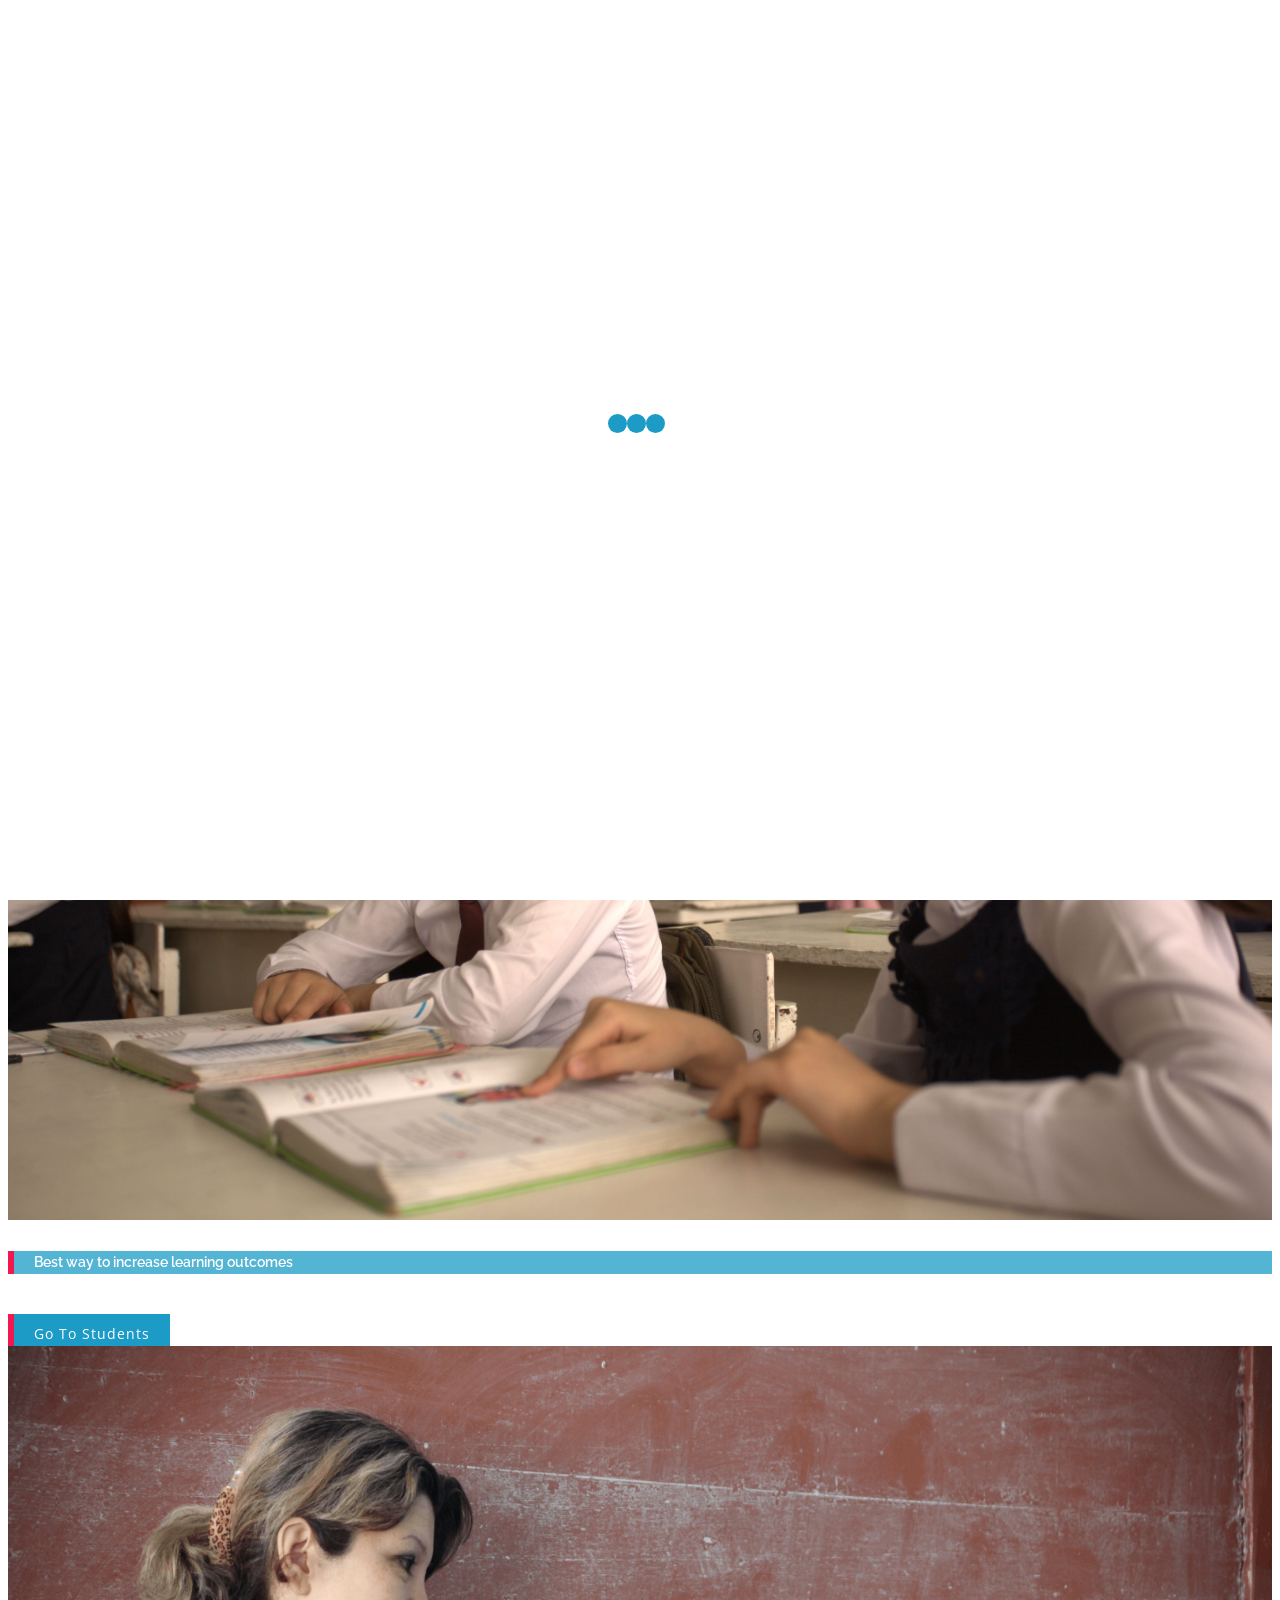
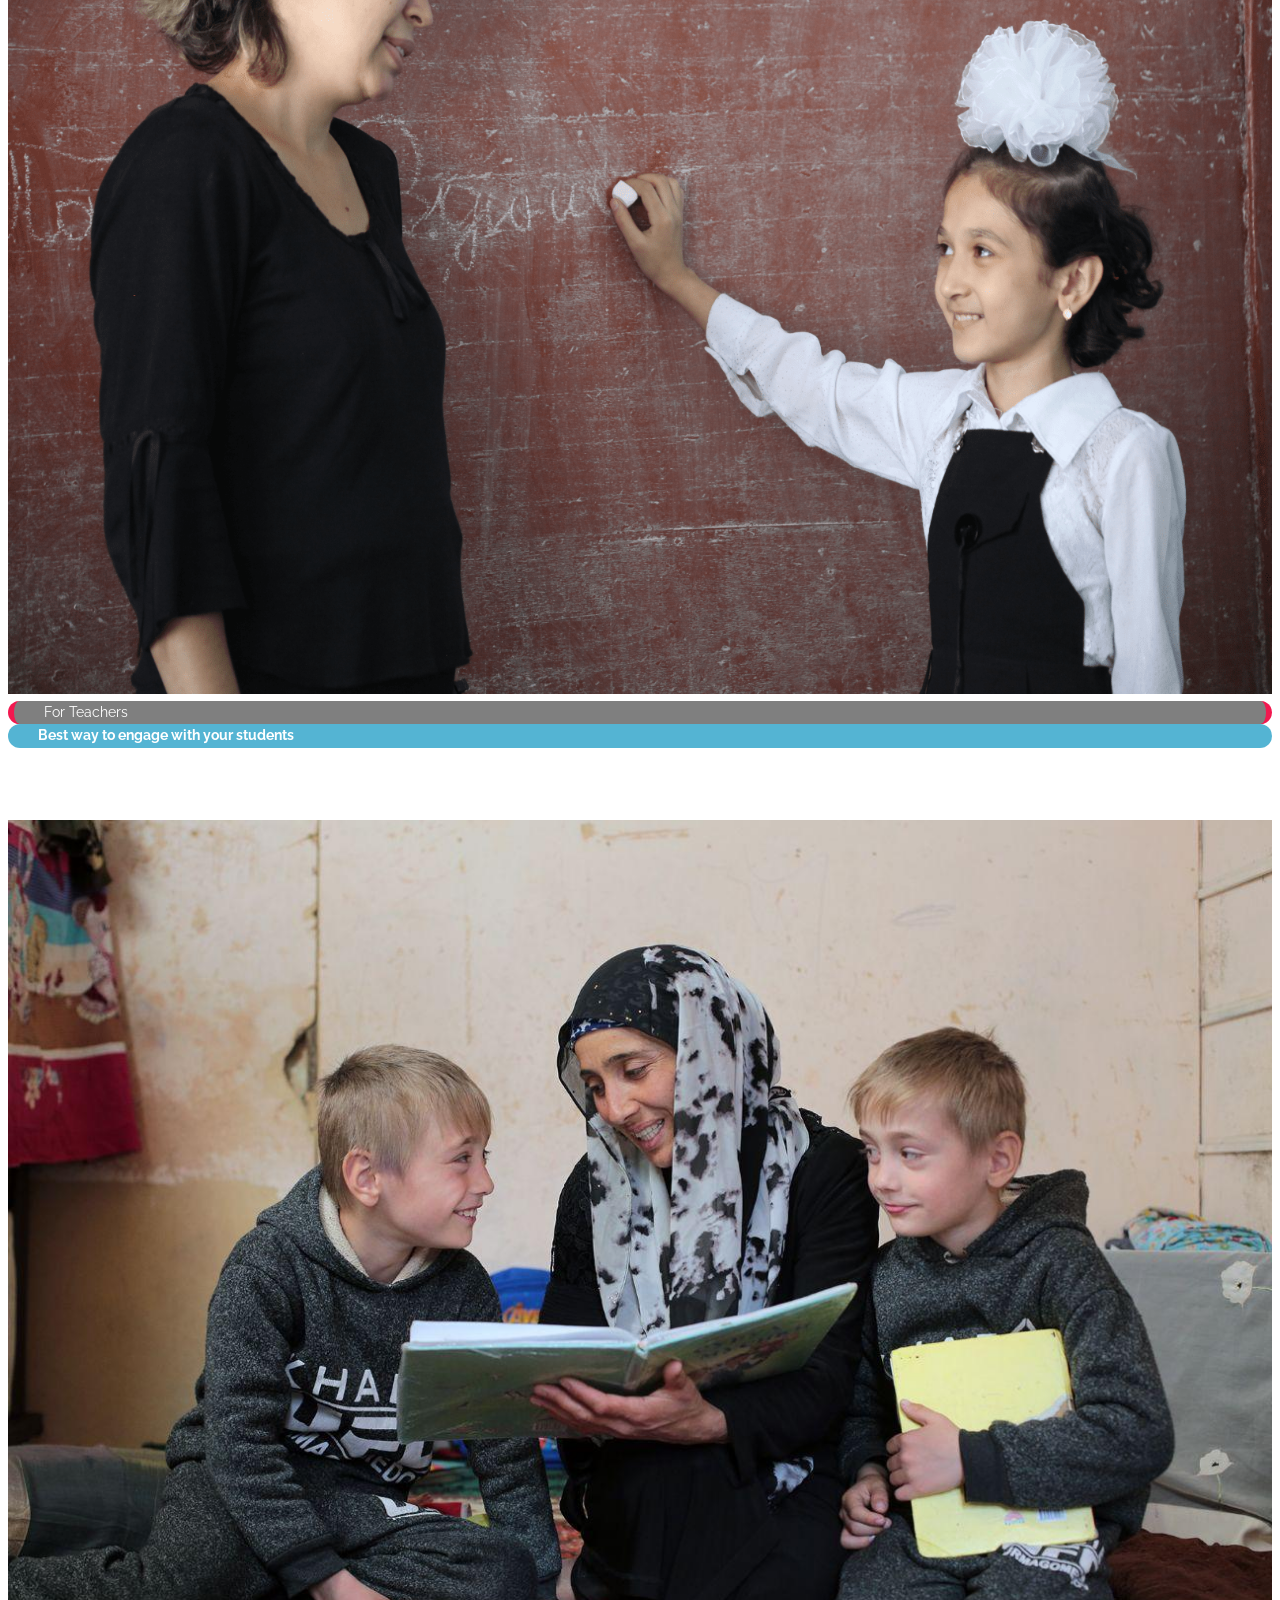
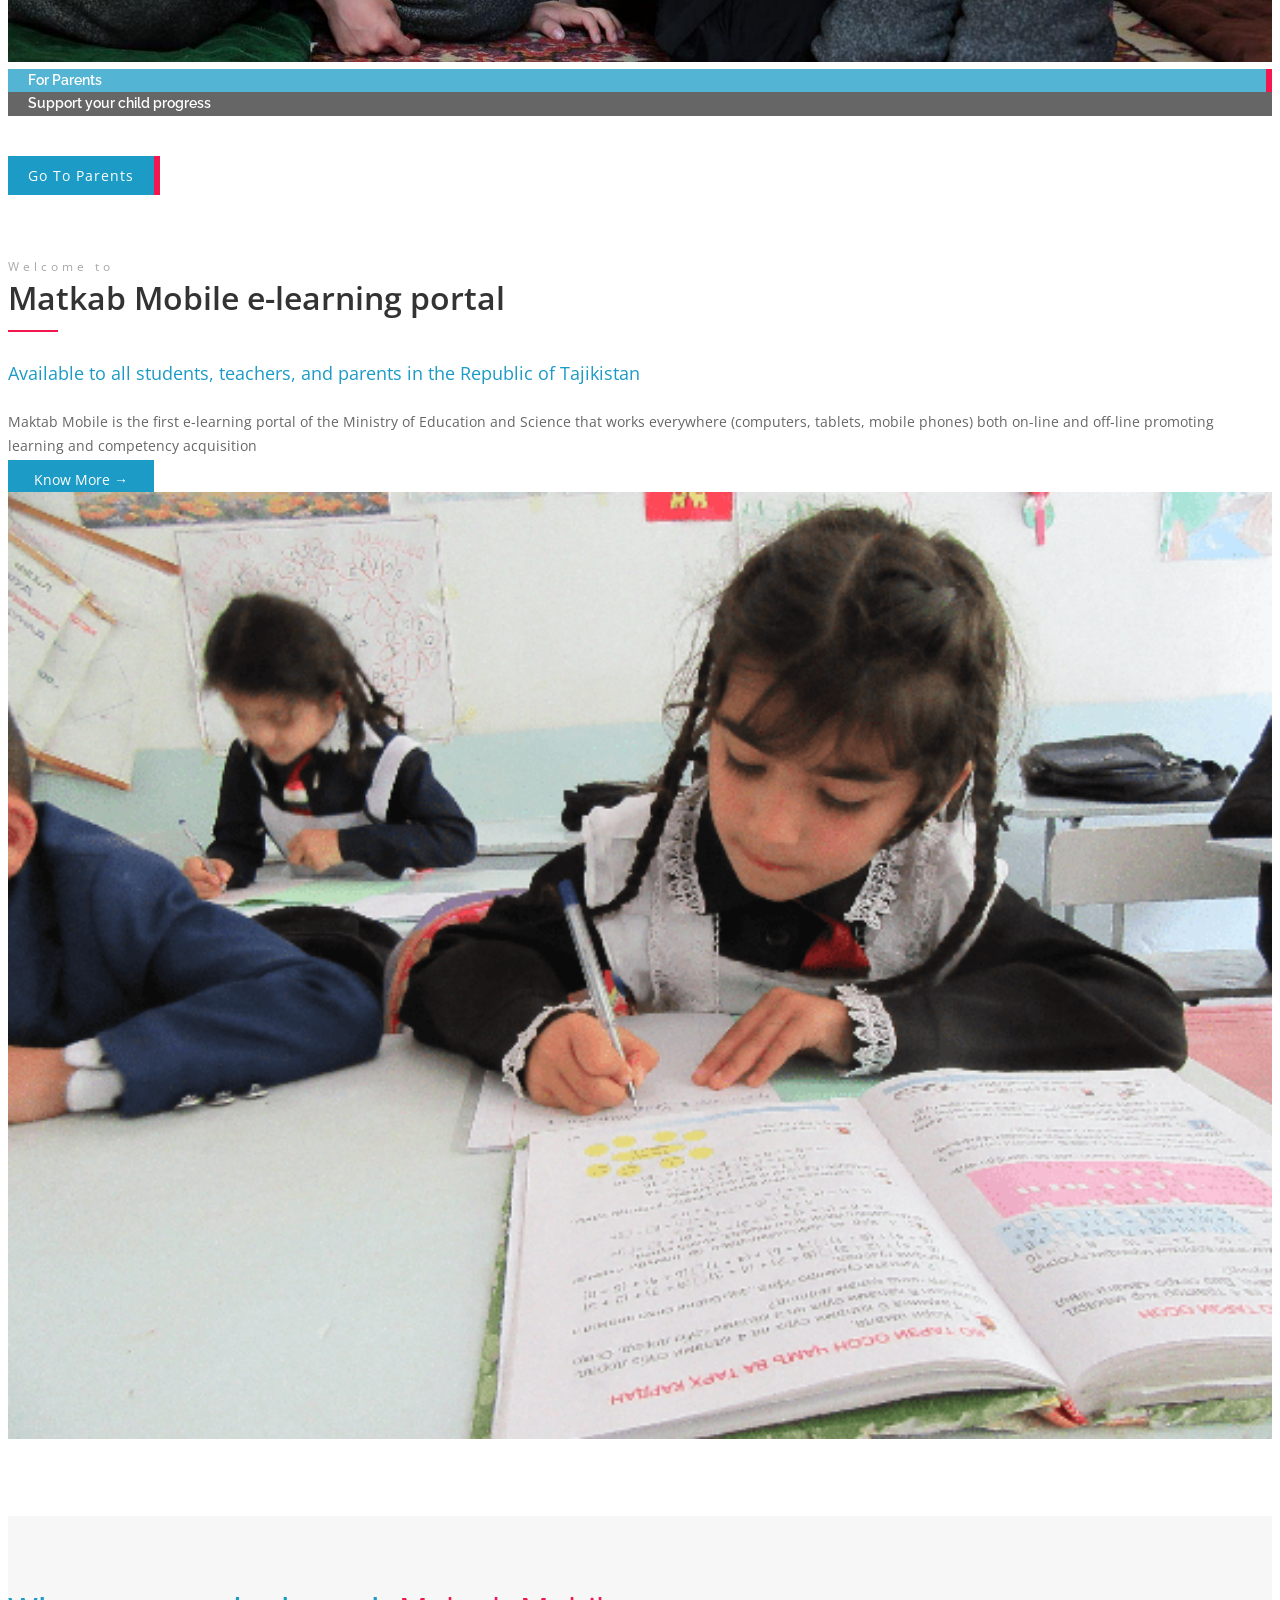
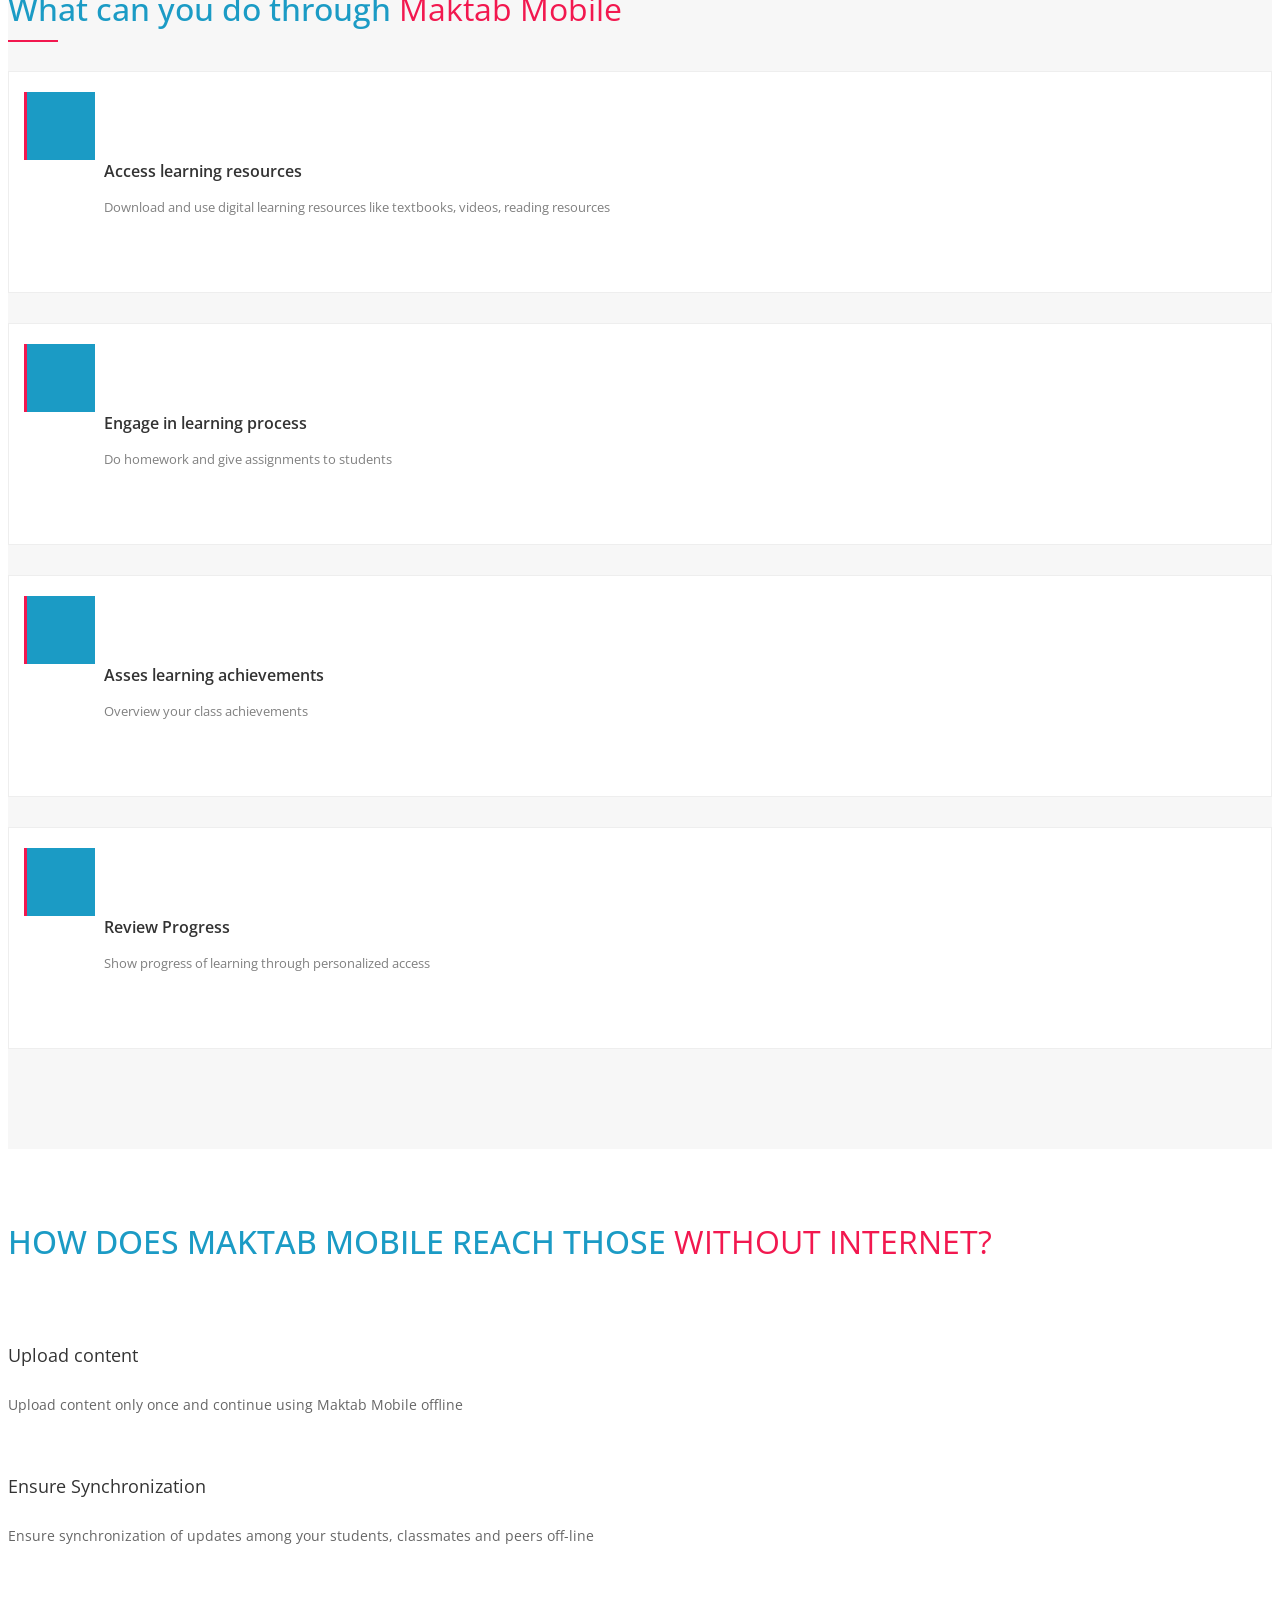
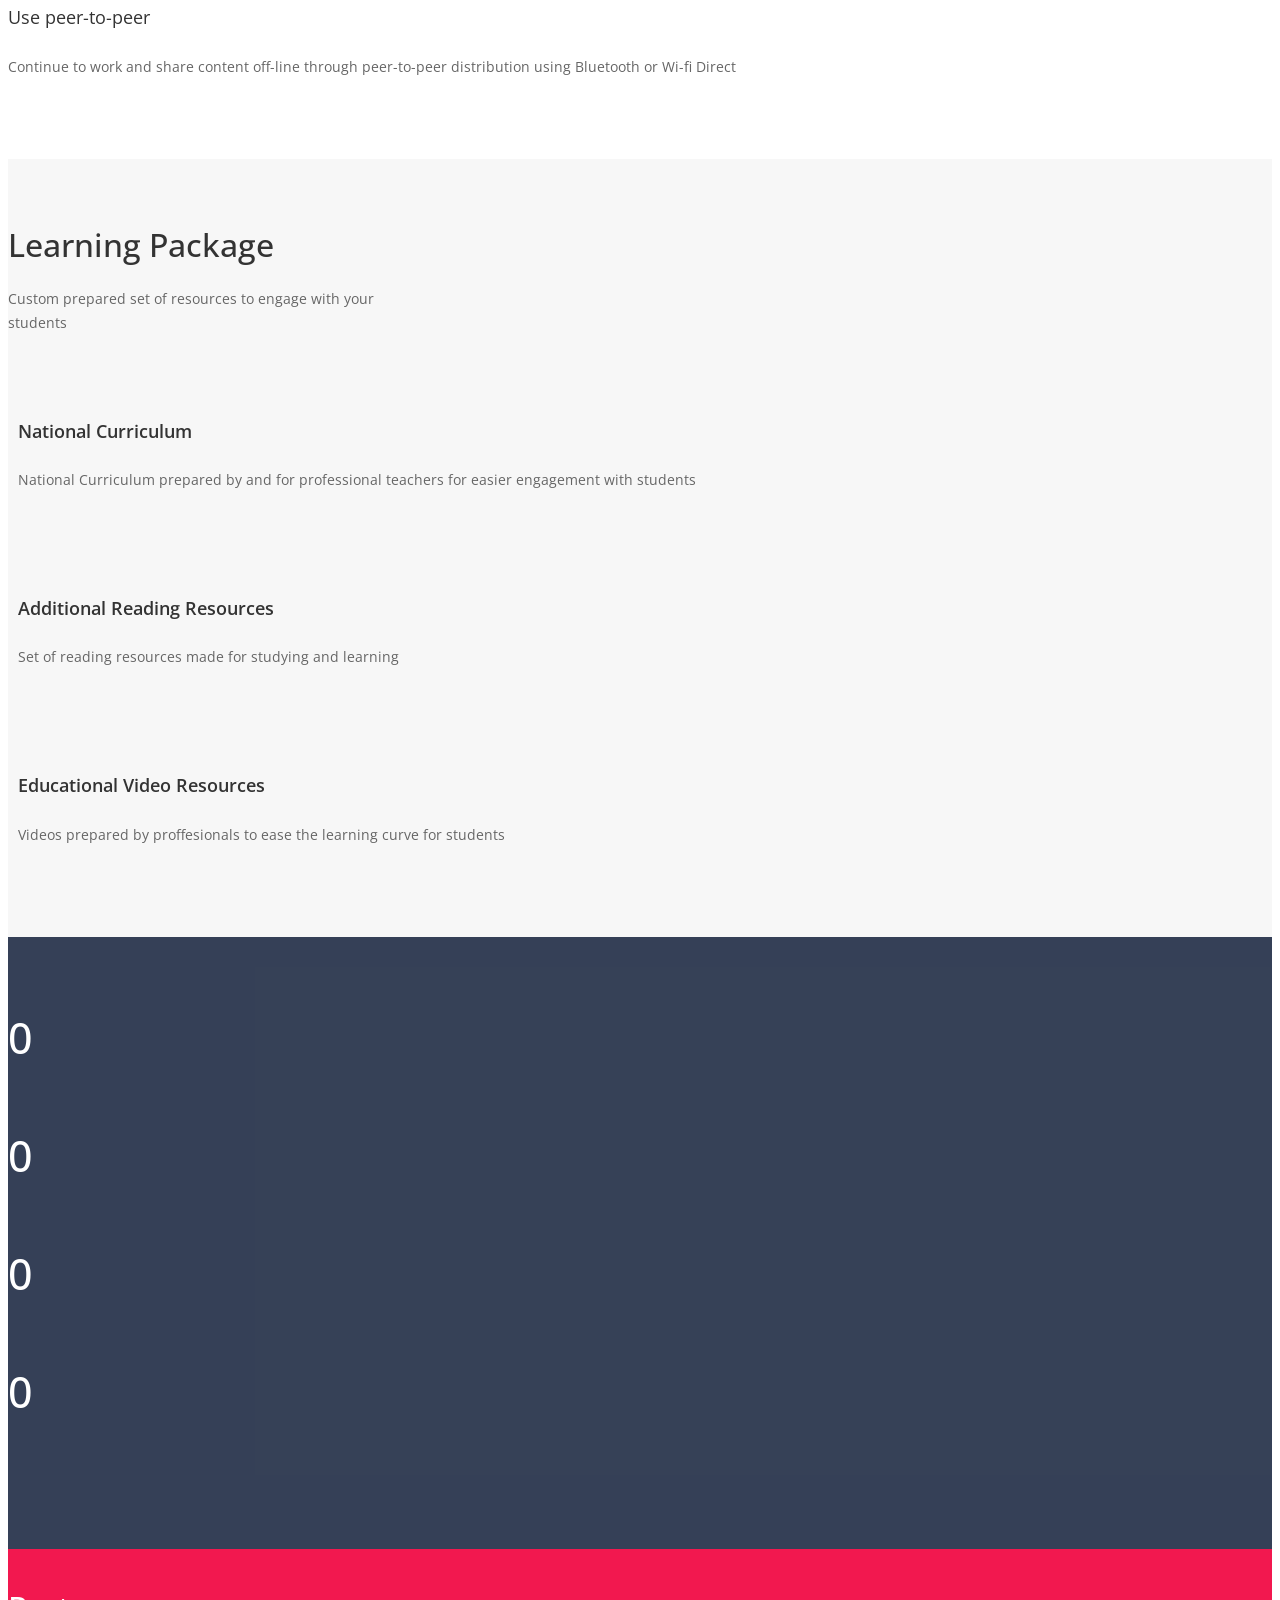
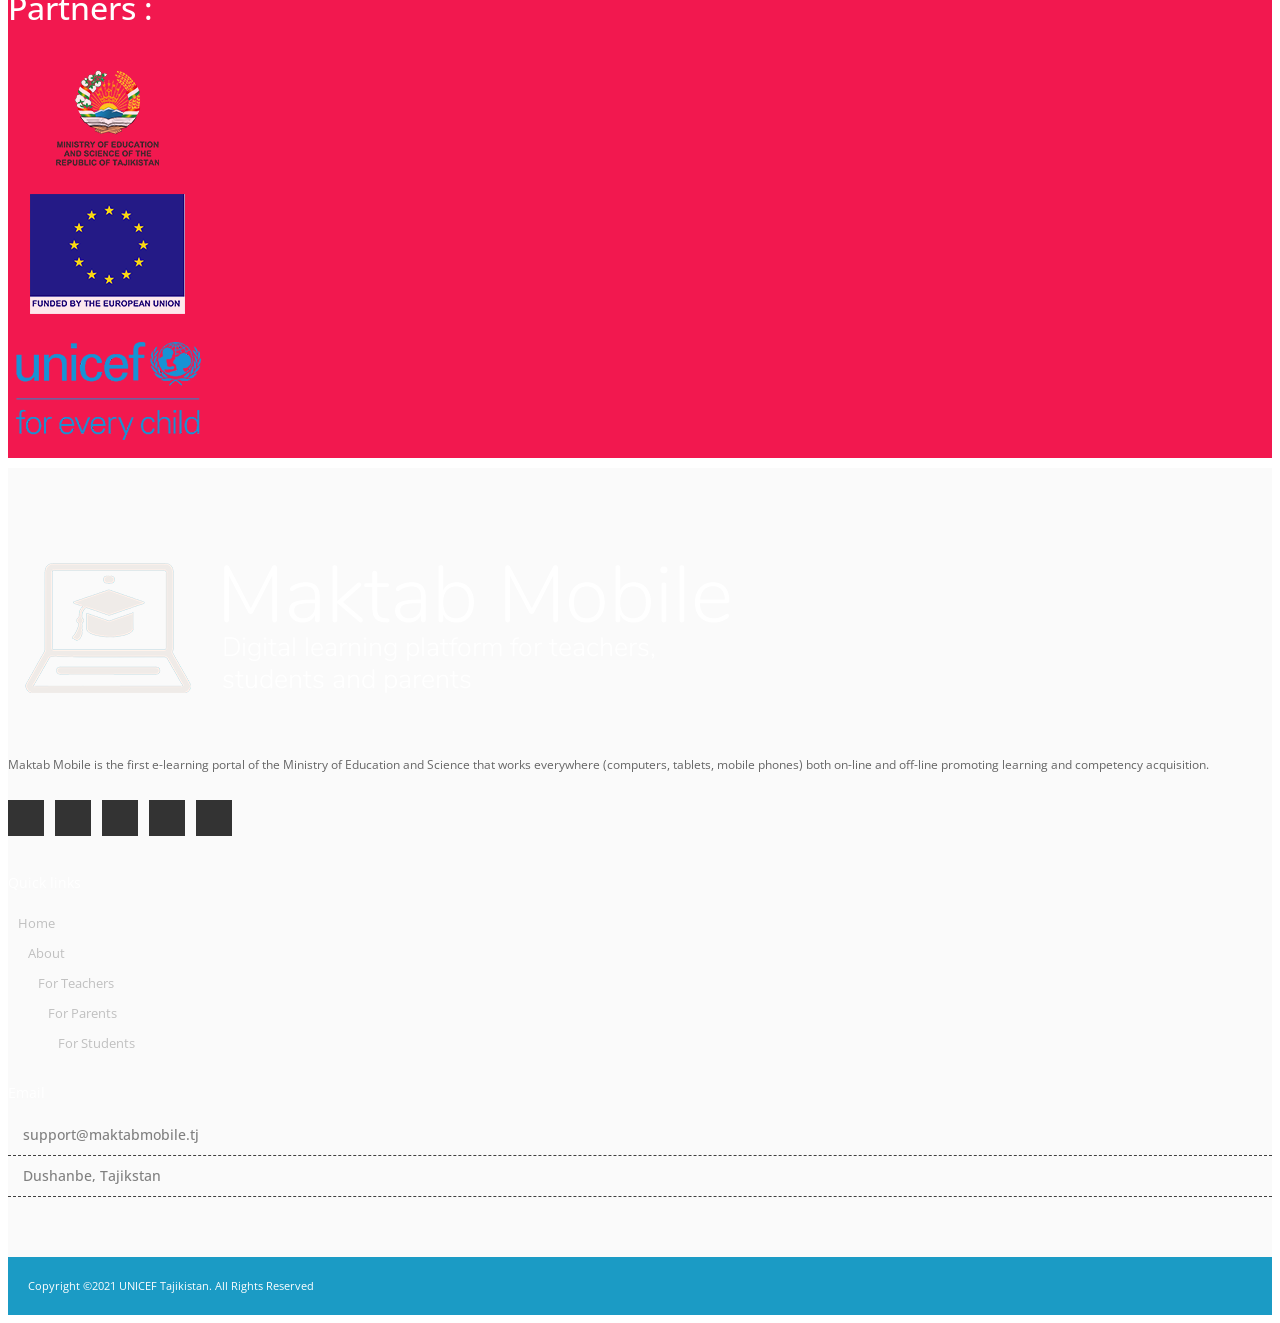
==== index.html @ 2756b374 "init" ====
<!DOCTYPE html>
<html lang="en">
<head>
 
<!-- Meta Tags -->
<meta name="viewport" content="width=device-width,initial-scale=1.0"/>
<meta http-equiv="content-type" content="text/html; charset=UTF-8"/>
<meta name="description" content="MaktabMobile | e-learning portal" />
<meta name="keywords" content="academy, course, education, education html theme, elearning, learning," />
<meta name="author" content="Shohjahon Hakimjonov" />

<!-- Page Title -->
<title>MaktabMobile | e-learning portal</title>

<link href="images/logo_blue.png" rel="shortcut icon" type="image/png">

<!-- Stylesheet -->
<link href="css/bootstrap.min.css" rel="stylesheet" type="text/css">
<link href="css/jquery-ui.min.css" rel="stylesheet" type="text/css">
<link href="css/animate.css" rel="stylesheet" type="text/css">
<link href="css/css-plugin-collections.css" rel="stylesheet"/>
<!-- CSS | menuzord megamenu skins -->
<link id="menuzord-menu-skins" href="css/menuzord-skins/menuzord-rounded-boxed.css" rel="stylesheet"/>
<!-- CSS | Main style file -->
<link href="css/style-main.css" rel="stylesheet" type="text/css">
<!-- CSS | Preloader Styles -->
<link href="css/preloader.css" rel="stylesheet" type="text/css">
<!-- CSS | Custom Margin Padding Collection -->
<link href="css/custom-bootstrap-margin-padding.css" rel="stylesheet" type="text/css">
<!-- CSS | Responsive media queries -->
<link href="css/responsive.css" rel="stylesheet" type="text/css">
<!-- CSS | Style css. This is the file where you can place your own custom css code. Just uncomment it and use it. -->
<!-- <link href="css/style.css" rel="stylesheet" type="text/css"> -->

<!-- Revolution Slider 5.x CSS settings -->
<link  href="js/revolution-slider/css/settings.css" rel="stylesheet" type="text/css"/>
<link  href="js/revolution-slider/css/layers.css" rel="stylesheet" type="text/css"/>
<link  href="js/revolution-slider/css/navigation.css" rel="stylesheet" type="text/css"/>

<!-- CSS | Theme Color -->
<link href="css/colors/theme-skin-color-set-1.css" rel="stylesheet" type="text/css">

<!-- external javascripts -->
<script src="js/jquery-2.2.4.min.js"></script>
<script src="js/jquery-ui.min.js"></script>
<script src="js/bootstrap.min.js"></script>
<!-- JS | jquery plugin collection for this theme -->
<script src="js/jquery-plugin-collection.js"></script>

<!-- Revolution Slider 5.x SCRIPTS -->
<script src="js/revolution-slider/js/jquery.themepunch.tools.min.js"></script>
<script src="js/revolution-slider/js/jquery.themepunch.revolution.min.js"></script>

</head>
<body class="">
<div id="wrapper" class="clearfix">
  <!-- preloader -->
  <div id="preloader">
    <div id="spinner">
      <div class="preloader-dot-loading">
        <div class="cssload-loading"><i></i><i></i><i></i><i></i></div>
      </div>
    </div>
   <!-- <div id="disable-preloader" class="btn btn-default btn-sm">Disable Preloader</div>-->
  </div>
  
  <!-- Header -->
  <header id="header" class="header">
    <div class="header-top bg-theme-color-2 sm-text-center p-0">
      <div class="container">
        <div class="row">
          <div class="col-md-4">
            
          </div>
          <div class="col-md-8">
           
            <div class="widget no-border m-0  pull-right flip sm-pull-none sm-text-center">
              <ul class="list-inline font-13 sm-text-center mt-5 mb-5 pull-right ">
              
                <li><a href="#" class="text-white" onclick="setCookieAndReload('en');" id="english_lang">English</a></li>
                <li class="text-white">|</li>
                <li><a href="#" class="text-white" onclick="setCookieAndReload('tj');" id="tajik_lang">Tajik</a></li>
                <li class="text-white">|</li>
                <li><a href="#" class="text-white" onclick="setCookieAndReload('ru');" id="russian_lang">Russian</a></li>
          
              </ul>
            </div>
          </div>
        </div>
      </div>
    </div>
    <div class="header-middle p-0 bg-lightest xs-text-center">
      <div class="container pt-0 pb-0">
        <div class="row">
          <div class="col-xs-12 col-sm-4 col-md-5">
            <div class="widget no-border m-0">
              <a class="menuzord-brand pull-left flip xs-pull-center mb-15" href="javascript:void(0)"><img id="logo_img" src="images/logo-wide.png" alt=""></a>
            </div>
          </div>
          <div class="col-xs-12 col-sm-4 col-md-4">
            <div class="widget no-border pull-right sm-pull-none sm-text-center mt-10 mb-10 m-0">
              <ul class="list-inline">
                <li>
                  
                </li>
              </ul>
            </div>
          </div>  
          <div class="col-xs-12 col-sm-4 col-md-3">
            <div class="widget no-border pull-right sm-pull-none sm-text-center mt-10 mb-10 m-0">
              <a class="menuzord-brand pull-right flip xs-pull-center mb-15" href="javascript:void(0)"><img id="logo_ministry" src="images/ministr-resized.png" alt=""></a>
            </div>
          </div>
        </div>
      </div>
    </div>
    <div class="header-nav">
      <div class="header-nav-wrapper navbar-scrolltofixed bg-theme-colored border-bottom-theme-color-2-1px">
        <div class="container">
          <nav id="menuzord" class="menuzord bg-theme-colored pull-left flip menuzord-responsive">
            <ul class="menuzord-menu">
              <li class="active " style="margin-right: 10px;"><a id="home" href="index.html">Home</a>
              
              </li>
              <li style="margin-right: 10px;"><a id="about" href="about.html">About <span class="label label-info"></span></a>
              
              </li>
              <li  style="margin-right: 10px;"><a id="educators" href="for-teachers.html">For Teachers</a>
               
              </li>
              <li style="margin-right: 10px;"><a id="parents" href="for-parents.html">For Parents</a>
               
              </li>
              <li style="margin-right: 10px;"><a id="students" href="for-students.html">For Students</a>
              </li>
             <!-- <li style="margin-right: 10px;"><a id="faq" href="faq.html">FAQ</a>-->
               
              </li>
             
            </ul>
            <ul class="pull-right flip hidden-sm hidden-xs">
              <li>
                <!-- Modal: Book Now Starts -->
                <a id="get_started" class="btn btn-colored btn-flat bg-theme-color-2 text-white font-14 bs-modal-ajax-load mt-0 p-25 pr-15 pl-15" href="https://maktabmobile.org/demo/">Get Started</a>
                <!-- Modal: Book Now End -->
              </li>
            </ul>
            <div id="top-search-bar" class="collapse">
              <div class="container">
                <form role="search" action="#" class="search_form_top" method="get">
                  <input type="text" placeholder="Type text and press Enter..." name="s" class="form-control" autocomplete="off">
                  <span class="search-close"><i class="fa fa-search"></i></span>
                </form>
              </div>
            </div>
          </nav>
        </div>
      </div>
    </div>
  </header>
  
  <!-- Start main-content -->
  <div class="main-content"> 
   
    <!-- Section: home -->
    <section id="home">
      <div class="container-fluid p-0">
        
        <!-- Slider Revolution Start -->
        <div class="rev_slider_wrapper">
          <div class="rev_slider" data-version="5.0">
            <ul>

              <!-- SLIDE 1 -->
              <li data-index="rs-1" data-transition="slidingoverlayhorizontal" data-slotamount="default" data-easein="default" data-easeout="default" data-masterspeed="default" data-thumb="" data-rotate="0" data-saveperformance="off" data-title="Slide 1" data-description="">
                <!-- MAIN IMAGE -->
                <img src="images/tj/IMG_5167-min.jpg"  alt=""  data-bgposition="center 10%" data-bgfit="cover" data-bgrepeat="no-repeat" class="rev-slidebg" data-bgparallax="10" data-no-retina>
                <!-- LAYERS -->

                <!-- LAYER NR. 1 -->
                <div class="tp-caption tp-resizeme text-uppercase text-white font-raleway"
                  id="rs_1_layer_1"

                  data-x="['left']"
                  data-hoffset="['30']"
                  data-y="['middle']"
                  data-voffset="['-110']" 
                  data-fontsize="['100']"
                  data-lineheight="['110']"
                  data-width="none"
                  data-height="none"
                  data-whitespace="nowrap"
                  data-transform_idle="o:1;s:500"
                  data-transform_in="y:100;scaleX:1;scaleY:1;opacity:0;"
                  data-transform_out="x:left(R);s:1000;e:Power3.easeIn;s:1000;e:Power3.easeIn;"
                  data-mask_in="x:0px;y:0px;s:inherit;e:inherit;"
                  data-mask_out="x:inherit;y:inherit;s:inherit;e:inherit;"
                  data-start="1000" 
                  data-splitin="none" 
                  data-splitout="none" 
                  data-responsive_offset="on"
                  style="z-index: 7; white-space: nowrap; font-weight:700;">For Students
                </div>

                <!-- LAYER NR. 2 -->
                <div class="tp-caption tp-resizeme text-uppercase text-white font-raleway bg-theme-colored-transparent border-left-theme-color-2-6px pl-20 pr-20"
                  id="rs_1_layer_2"

                  data-x="['left']"
                  data-hoffset="['35']"
                  data-y="['middle']"
                  data-voffset="['-25']" 
                  data-fontsize="['35']"
                  data-lineheight="['54']"
                  data-width="none"
                  data-height="none"
                  data-whitespace="nowrap"
                  data-transform_idle="o:1;s:500"
                  data-transform_in="y:100;scaleX:1;scaleY:1;opacity:0;"
                  data-transform_out="x:left(R);s:1000;e:Power3.easeIn;s:1000;e:Power3.easeIn;"
                  data-mask_in="x:0px;y:0px;s:inherit;e:inherit;"
                  data-mask_out="x:inherit;y:inherit;s:inherit;e:inherit;"
                  data-start="1000" 
                  data-splitin="none" 
                  data-splitout="none" 
                  data-responsive_offset="on"
                  style="z-index: 7; white-space: nowrap; font-weight:600;">Best way to increase learning outcomes
                </div>

                <!-- LAYER NR. 3 -->
                <div class="tp-caption tp-resizeme text-white" 
                  id="rs_1_layer_3"

                  data-x="['left']"
                  data-hoffset="['35']"
                  data-y="['middle']"
                  data-voffset="['35']"
                  data-fontsize="['16']"
                  data-lineheight="['28']"
                  data-width="none"
                  data-height="none"
                  data-whitespace="nowrap"
                  data-transform_idle="o:1;s:500"
                  data-transform_in="y:100;scaleX:1;scaleY:1;opacity:0;"
                  data-transform_out="x:left(R);s:1000;e:Power3.easeIn;s:1000;e:Power3.easeIn;"
                  data-mask_in="x:0px;y:0px;s:inherit;e:inherit;"
                  data-mask_out="x:inherit;y:inherit;s:inherit;e:inherit;"
                  data-start="1400" 
                  data-splitin="none" 
                  data-splitout="none" 
                  data-responsive_offset="on"
                  style="z-index: 5; white-space: nowrap; letter-spacing:0px; font-weight:400;">Track you progress  and <br> submit quizes online!
                </div>

                <!-- LAYER NR. 4 -->
                <div class="tp-caption tp-resizeme" 
                  id="rs-1-layer-4"

                  data-x="['left']"
                  data-hoffset="['35']"
                  data-y="['middle']"
                  data-voffset="['100']"
                  data-width="none"
                  data-height="none"
                  data-whitespace="nowrap"
                  data-transform_idle="o:1;"
                  data-transform_in="y:[100%];z:0;rX:0deg;rY:0;rZ:0;sX:1;sY:1;skX:0;skY:0;opacity:0;s:2000;e:Power4.easeInOut;" 
                  data-transform_out="y:[100%];s:1000;e:Power2.easeInOut;s:1000;e:Power2.easeInOut;" 
                  data-mask_in="x:0px;y:[100%];s:inherit;e:inherit;" 
                  data-mask_out="x:inherit;y:inherit;s:inherit;e:inherit;"
                  data-start="1400" 
                  data-splitin="none" 
                  data-splitout="none" 
                  data-responsive_offset="on"
                  style="z-index: 5; white-space: nowrap; letter-spacing:1px;"><a id="go_to_students" class="btn btn-colored btn-lg btn-flat btn-theme-colored border-left-theme-color-2-6px pl-20 pr-20" href="for-students.html">Go To Students</a> 
                </div>
              </li>

              <!-- SLIDE 2 -->
              <li data-index="rs-2" data-transition="slidingoverlayhorizontal" data-slotamount="default" data-easein="default" data-easeout="default" data-masterspeed="default" data-thumb="" data-rotate="0" data-saveperformance="off" data-title="Slide 2" data-description="">
                <!-- MAIN IMAGE -->
                <img src="images/tj/teach-slider.png"  alt=""  data-bgposition="center 40%" data-bgfit="cover" data-bgrepeat="no-repeat" class="rev-slidebg" data-bgparallax="10" data-no-retina>
                <!-- LAYERS -->

                <!-- LAYER NR. 1 -->
                <div class="tp-caption tp-resizeme text-uppercase  bg-dark-transparent-5 text-white font-raleway border-left-theme-color-2-6px border-right-theme-color-2-6px pl-30 pr-30"
                  id="rs_2_layer_1"
                
                  data-x="['center']"
                  data-hoffset="['0']"
                  data-y="['middle']"
                  data-voffset="['-90']" 
                  data-fontsize="['28']"
                  data-lineheight="['54']"
                  data-width="none"
                  data-height="none"
                  data-whitespace="nowrap"
                  data-transform_idle="o:1;s:500"
                  data-transform_in="y:100;scaleX:1;scaleY:1;opacity:0;"
                  data-transform_out="x:left(R);s:1000;e:Power3.easeIn;s:1000;e:Power3.easeIn;"
                  data-mask_in="x:0px;y:0px;s:inherit;e:inherit;"
                  data-mask_out="x:inherit;y:inherit;s:inherit;e:inherit;"
                  data-start="1000" 
                  data-splitin="none" 
                  data-splitout="none" 
                  data-responsive_offset="on"
                  style="z-index: 7; white-space: nowrap; font-weight:400; border-radius: 30px;">For Teachers
                </div>

                <!-- LAYER NR. 2 -->
                <div class="tp-caption tp-resizeme text-uppercase bg-theme-colored-transparent text-white font-raleway pl-30 pr-30"
                  id="rs_2_layer_2"

                  data-x="['center']"
                  data-hoffset="['0']"
                  data-y="['middle']"
                  data-voffset="['-20']"
                  data-fontsize="['48']"
                  data-lineheight="['70']"
                  data-width="none"
                  data-height="none"
                  data-whitespace="nowrap"
                  data-transform_idle="o:1;s:500"
                  data-transform_in="y:100;scaleX:1;scaleY:1;opacity:0;"
                  data-transform_out="x:left(R);s:1000;e:Power3.easeIn;s:1000;e:Power3.easeIn;"
                  data-mask_in="x:0px;y:0px;s:inherit;e:inherit;"
                  data-mask_out="x:inherit;y:inherit;s:inherit;e:inherit;"
                  data-start="1000" 
                  data-splitin="none" 
                  data-splitout="none" 
                  data-responsive_offset="on"
                  style="z-index: 7; white-space: nowrap; font-weight:700; border-radius: 30px;"> Best way to engage with your students
                </div>

                <!-- LAYER NR. 3 -->
                <div class="tp-caption tp-resizeme text-white text-center" 
                  id="rs_2_layer_3"

                  data-x="['center']"
                  data-hoffset="['0']"
                  data-y="['middle']"
                  data-voffset="['50']"
                  data-fontsize="['16']"
                  data-lineheight="['28']"
                  data-width="none"
                  data-height="none"
                  data-whitespace="nowrap"
                  data-transform_idle="o:1;s:500"
                  data-transform_in="y:100;scaleX:1;scaleY:1;opacity:0;"
                  data-transform_out="x:left(R);s:1000;e:Power3.easeIn;s:1000;e:Power3.easeIn;"
                  data-mask_in="x:0px;y:0px;s:inherit;e:inherit;"
                  data-mask_out="x:inherit;y:inherit;s:inherit;e:inherit;"
                  data-start="1400" 
                  data-splitin="none" 
                  data-splitout="none" 
                  data-responsive_offset="on"
                  style="z-index: 5; white-space: nowrap; letter-spacing:0px; font-weight:400;">Interact with your students using <br> interactive content, quizes and assignments.
                </div>

                <!-- LAYER NR. 4 -->
                <div class="tp-caption tp-resizeme" 
                  id="rs-2-layer-4"

                  data-x="['center']"
                  data-hoffset="['0']"
                  data-y="['middle']"
                  data-voffset="['115']"
                  data-width="none"
                  data-height="none"
                  data-whitespace="nowrap"
                  data-transform_idle="o:1;"
                  data-transform_in="y:[100%];z:0;rX:0deg;rY:0;rZ:0;sX:1;sY:1;skX:0;skY:0;opacity:0;s:2000;e:Power4.easeInOut;" 
                  data-transform_out="y:[100%];s:1000;e:Power2.easeInOut;s:1000;e:Power2.easeInOut;" 
                  data-mask_in="x:0px;y:[100%];s:inherit;e:inherit;" 
                  data-mask_out="x:inherit;y:inherit;s:inherit;e:inherit;"
                  data-start="1400" 
                  data-splitin="none" 
                  data-splitout="none" 
                  data-responsive_offset="on"
                  style="z-index: 5; white-space: nowrap; letter-spacing:1px;"><a id="go_to_teachers" class="btn btn-default btn-circled btn-transparent pl-20 pr-20" href="for-teachers.html">Go To Teachers</a> 
                </div>
              </li>

              <!-- SLIDE 3 -->
              <li data-index="rs-3" data-transition="slidingoverlayhorizontal" data-slotamount="default" data-easein="default" data-easeout="default" data-masterspeed="default" data-thumb="" data-rotate="0" data-saveperformance="off" data-title="Slide 3" data-description="">
                <!-- MAIN IMAGE -->
                <img src="images/tj/parent-slider.jpg"  alt=""  data-bgposition="center center" data-bgfit="cover" data-bgrepeat="no-repeat" class="rev-slidebg" data-bgparallax="10" data-no-retina>
                <!-- LAYERS -->

                <!-- LAYER NR. 1 -->
                <div class="tp-caption tp-resizeme text-uppercase text-white font-raleway bg-theme-colored-transparent border-right-theme-color-2-6px pr-20 pl-20"
                  id="rs_3_layer_1"

                  data-x="['right']"
                  data-hoffset="['30']"
                  data-y="['middle']"
                  data-voffset="['-90']" 
                  data-fontsize="['64']"
                  data-lineheight="['72']"
                  data-width="none"
                  data-height="none"
                  data-whitespace="nowrap"
                  data-transform_idle="o:1;s:500"
                  data-transform_in="y:100;scaleX:1;scaleY:1;opacity:0;"
                  data-transform_out="x:left(R);s:1000;e:Power3.easeIn;s:1000;e:Power3.easeIn;"
                  data-mask_in="x:0px;y:0px;s:inherit;e:inherit;"
                  data-mask_out="x:inherit;y:inherit;s:inherit;e:inherit;"
                  data-start="1000" 
                  data-splitin="none" 
                  data-splitout="none" 
                  data-responsive_offset="on"
                  style="z-index: 7; white-space: nowrap; font-weight:600;">For Parents
                </div>

                <!-- LAYER NR. 2 -->
                <div class="tp-caption tp-resizeme text-uppercase bg-dark-transparent-6 text-white font-raleway pl-20 pr-20"
                  id="rs_3_layer_2"

                  data-x="['right']"
                  data-hoffset="['35']"
                  data-y="['middle']"
                  data-voffset="['-25']" 
                  data-fontsize="['32']"
                  data-lineheight="['54']"
                  data-width="none"
                  data-height="none"
                  data-whitespace="nowrap"
                  data-transform_idle="o:1;s:500"
                  data-transform_in="y:100;scaleX:1;scaleY:1;opacity:0;"
                  data-transform_out="x:left(R);s:1000;e:Power3.easeIn;s:1000;e:Power3.easeIn;"
                  data-mask_in="x:0px;y:0px;s:inherit;e:inherit;"
                  data-mask_out="x:inherit;y:inherit;s:inherit;e:inherit;"
                  data-start="1000" 
                  data-splitin="none" 
                  data-splitout="none" 
                  data-responsive_offset="on"
                  style="z-index: 7; white-space: nowrap; font-weight:600;">Support your child progress
                </div>

                <!-- LAYER NR. 3 -->
                <div class="tp-caption tp-resizeme text-white text-right" 
                  id="rs_3_layer_3"

                  data-x="['right']"
                  data-hoffset="['35']"
                  data-y="['middle']"
                  data-voffset="['30']"
                  data-fontsize="['16']"
                  data-lineheight="['28']"
                  data-width="none"
                  data-height="none"
                  data-whitespace="nowrap"
                  data-transform_idle="o:1;s:500"
                  data-transform_in="y:100;scaleX:1;scaleY:1;opacity:0;"
                  data-transform_out="x:left(R);s:1000;e:Power3.easeIn;s:1000;e:Power3.easeIn;"
                  data-mask_in="x:0px;y:0px;s:inherit;e:inherit;"
                  data-mask_out="x:inherit;y:inherit;s:inherit;e:inherit;"
                  data-start="1400" 
                  data-splitin="none" 
                  data-splitout="none" 
                  data-responsive_offset="on"
                  style="z-index: 5; white-space: nowrap; letter-spacing:0px; font-weight:400;">Monitor your kids success <br> and help them to achieve more.
                </div>

                <!-- LAYER NR. 4 -->
                <div class="tp-caption tp-resizeme" 
                  id="rs-3-layer-4"

                  data-x="['right']"
                  data-hoffset="['35']"
                  data-y="['middle']"
                  data-voffset="['95']"
                  data-width="none"
                  data-height="none"
                  data-whitespace="nowrap"
                  data-transform_idle="o:1;"
                  data-transform_in="y:[100%];z:0;rX:0deg;rY:0;rZ:0;sX:1;sY:1;skX:0;skY:0;opacity:0;s:2000;e:Power4.easeInOut;" 
                  data-transform_out="y:[100%];s:1000;e:Power2.easeInOut;s:1000;e:Power2.easeInOut;" 
                  data-mask_in="x:0px;y:[100%];s:inherit;e:inherit;" 
                  data-mask_out="x:inherit;y:inherit;s:inherit;e:inherit;"
                  data-start="1400" 
                  data-splitin="none" 
                  data-splitout="none" 
                  data-responsive_offset="on"
                  style="z-index: 5; white-space: nowrap; letter-spacing:1px;"><a id="go_to_parents" class="btn btn-colored btn-lg btn-flat btn-theme-colored btn-theme-colored border-right-theme-color-2-6px pl-20 pr-20" href="for-parents.html">Go To Parents</a> 
                </div>
              </li>

            </ul>
          </div>
          <!-- end .rev_slider -->
        </div>
        <!-- end .rev_slider_wrapper -->
        <script>
          $(document).ready(function(e) {
            $(".rev_slider").revolution({
              sliderType:"standard",
              sliderLayout: "auto",
              dottedOverlay: "none",
              delay: 5000,
              navigation: {
                  keyboardNavigation: "off",
                  keyboard_direction: "horizontal",
                  mouseScrollNavigation: "off",
                  onHoverStop: "off",
                  touch: {
                      touchenabled: "on",
                      swipe_threshold: 75,
                      swipe_min_touches: 1,
                      swipe_direction: "horizontal",
                      drag_block_vertical: false
                  },
                arrows: {
                  style:"zeus",
                  enable:true,
                  hide_onmobile:true,
                  hide_under:600,
                  hide_onleave:true,
                  hide_delay:200,
                  hide_delay_mobile:1200,
                  tmp:'<div class="tp-title-wrap">    <div class="tp-arr-imgholder"></div> </div>',
                  left: {
                    h_align:"left",
                    v_align:"center",
                    h_offset:30,
                    v_offset:0
                  },
                  right: {
                    h_align:"right",
                    v_align:"center",
                    h_offset:30,
                    v_offset:0
                  }
                },
                bullets: {
                  enable:false,
                  hide_onmobile:true,
                  hide_under:600,
                  style:"metis",
                  hide_onleave:true,
                  hide_delay:200,
                  hide_delay_mobile:1200,
                  direction:"horizontal",
                  h_align:"center",
                  v_align:"bottom",
                  h_offset:0,
                  v_offset:30,
                  space:5,
                  tmp:'<span class="tp-bullet-img-wrap">  <span class="tp-bullet-image"></span></span><span class="tp-bullet-title">{{title}}</span>'
                }
              },
              responsiveLevels: [1240, 1024, 778],
              visibilityLevels: [1240, 1024, 778],
              gridwidth: [1170, 1024, 778, 480],
              gridheight: [650, 768, 960, 720],
              lazyType: "none",
              parallax: {
                  origo: "slidercenter",
                  speed: 1000,
                  levels: [5, 10, 15, 20, 25, 30, 35, 40, 45, 46, 47, 48, 49, 50, 100, 55],
                  type: "scroll"
              },
              shadow: 0,
              spinner: "off",
              stopLoop: "on",
              stopAfterLoops: 0,
              stopAtSlide: -1,
              shuffle: "off",
              autoHeight: "off",
              fullScreenAutoWidth: "off",
              fullScreenAlignForce: "off",
              fullScreenOffsetContainer: "",
              fullScreenOffset: "0",
              hideThumbsOnMobile: "off",
              hideSliderAtLimit: 0,
              hideCaptionAtLimit: 0,
              hideAllCaptionAtLilmit: 0,
              debugMode: false,
              fallbacks: {
                  simplifyAll: "off",
                  nextSlideOnWindowFocus: "off",
                  disableFocusListener: false,
              }
            });
          });
        </script>
        <!-- Slider Revolution Ends -->

      </div>
    </section>

    <!-- Section: About -->
    <section class="">
      <div class="container">
        <div class="section-content">
          <div class="row">
            <div class="col-md-6">
              <h6 id="welcome_to" class="letter-space-4 text-gray-darkgray text-uppercase mt-0 mb-0">Welcome to</h6>
              <h2 id="mm_portal" class="text-uppercase font-weight-600 mt-0 font-28 line-bottom">Matkab Mobile e-learning portal</h2>
              <h4 id="available" class="text-theme-colored">Available to all students, teachers, and parents in the Republic of Tajikistan  </h4>
              <p id="welcome_desc">Maktab Mobile is the first e-learning portal of the Ministry of Education and Science that works everywhere (computers, tablets, mobile phones) both on-line and off-line promoting learning and competency acquisition</p>
              <a id="know_more" class="btn btn-theme-colored btn-flat btn-lg mt-10 mb-sm-30" href="about.html">Know More →</a>
            </div>
            <div class="col-md-6">
              <div class="video-popup">                
                <a href="" data-lightbox-gallery="youtube-video" title="Video">
                  <img alt="" src="images/tj/m-1.png" class="img-responsive img-fullwidth">
                </a>
              </div>
            </div>
          </div>
        </div>
      </div>
    </section>

     <!-- Section: Services -->
     <section id="services" class="bg-lighter">
      <div class="container">
        <div class="section-title">
          <div class="row">
            <div class="col-md-12">
              <h2 id="what_can_you_do" class="text-uppercase text-theme-colored title line-bottom">What can you do through <span class="text-theme-color-2 font-weight-400">Maktab Mobile</span></h2>
            </div>
          </div>
        </div>
        <div class="row mtli-row-clearfix">
          <div class="col-xs-12 col-sm-6 col-md-3">
            <div class="icon-box iconbox-theme-colored bg-white p-15 mb-30 border-1px" style="height: 190px;">
              <a class="icon icon-dark border-left-theme-color-2-3px pull-left flip mb-0 mr-0 mt-5" href="#">
                <i class="pe-7s-scissors"></i>
              </a>
              <div class="icon-box-details">
                <h4 class="icon-box-title font-16 font-weight-600 m-0 mb-5" id="access_learning_resources">Access learning resources</h4>
                <p id="acces_learning_desc" class="text-gray font-13 mb-0">Download and use digital learning resources like textbooks, videos, reading resources</p>
              </div>
            </div>    
          </div>
          <div class="col-xs-12 col-sm-6 col-md-3">
            <div class="icon-box iconbox-theme-colored bg-white p-15 mb-30 border-1px" style="height: 190px;">
              <a class="icon icon-dark border-left-theme-color-2-3px pull-left flip mb-0 mr-0 mt-5" href="#">
                <i class="pe-7s-pen"></i>
              </a>
              <div class="icon-box-details">
                <h4 class="icon-box-title font-16 font-weight-600 m-0 mb-5" id="engage_in_learning">Engage in learning process</h4>
                <p class="text-gray font-13 mb-0" id="do_homework">Do homework and give assignments to students</p>
              </div>
            </div>    
          </div>
          <div class="col-xs-12 col-sm-6 col-md-3">
            <div class="icon-box iconbox-theme-colored bg-white p-15 mb-30 border-1px" style="height: 190px;">
              <a class="icon icon-dark border-left-theme-color-2-3px pull-left flip mb-0 mr-0 mt-5" href="#">
                <i class="pe-7s-tools"></i>
              </a>
              <div class="icon-box-details">
                <h4 class="icon-box-title font-16 font-weight-600 m-0 mb-5" id="asses_learning">Asses learning achievements</h4>
                <p class="text-gray font-13 mb-0" id="asses_learning_desc">Overview your class achievements<br> <br></p>
              </div>
            </div>    
          </div>
          <div class="col-xs-12 col-sm-6 col-md-3">
            <div class="icon-box iconbox-theme-colored bg-white p-15 mb-30 border-1px" style="height: 190px;">
              <a class="icon icon-dark border-left-theme-color-2-3px pull-left flip mb-0 mr-0 mt-5" href="#">
                <i class="pe-7s-vector"></i>
              </a>
              <div class="icon-box-details">
                <h4 class="icon-box-title font-16 font-weight-600 m-0 mb-5" id="review_progress">Review Progress</h4>
                <p class="text-gray font-13 mb-0" id="review_progress_desc">Show progress of learning through personalized access</p>
              </div>
            </div>    
          </div>
        
        </div>
      </div>
    </section>

    <section>
      <div class="container">
        <div class="section-title text-center">
          <div class="row">
            <div class="col-md-12">
              <h2 class="text-uppercase text-theme-colored title " id="how_do_reach_disconnected">HOW DOES MAKTAB MOBILE REACH THOSE <span class="text-theme-color-2 font-weight-400">WITHOUT INTERNET?</span></h2>
            </div>
          </div>
        </div>
        <div class="section-content">
          <div class="row">
            <div class="col-md-4">
              <div class="text-center">
                <a href="#" class="">
                  <img src="images/flaticon-png/small/graduates.png" width="90" alt="">
                </a>
                <h4 class="icon-box-title text-uppercase"><a class="" href="#" id="upload_content">Upload content</a></h4>
                <p id="upload_content_desc" class="">Upload content only once and continue using Maktab Mobile offline</p>
              </div>
            </div>
            <div class="col-md-4">
              <div class="text-center">
                <a href="#" class="">
                  <img src="images/flaticon-png/small/desktop.png" width="90" alt="">
                </a>
                <h4 class="icon-box-title text-uppercase"><a class="" href="#" id="ensure_sync">Ensure Synchronization</a></h4>
                <p class="" id="ensure_sync_desc">Ensure synchronization of updates among your students, classmates and peers off-line</p>
              </div>
            </div>
            <div class="col-md-4">
              <div class="text-center">
                <a href="#" class="">
                  <img src="images/flaticon-png/small/library.png" width="90" alt="">
                </a>
                <h4 class="icon-box-title text-uppercase"><a class="" href="#" id="use_peer">Use peer-to-peer</a></h4>
                <p class="" id="use_peer_desc">Continue to work and share content off-line through peer-to-peer distribution using Bluetooth or Wi-fi Direct</p>
              </div>
            </div>
           
          </div>
        </div>
      </div>
    </section>

    <!-- Section: Services -->
    <section id="services" class="bg-lighter">
      <div class="container pb-40">
        <div class="section-title text-center">
          <div class="row">
            <div class="col-md-10 col-md-offset-1">
              <h2 class="text-uppercase mt-0 line-height-1" id="learning_package">Learning Package</h2>
              <p id="learning_package_desc">Custom prepared set of resources to engage with your  <br>students</p>
            </div>
          </div>
        </div>
        <div class="section-content">
          <div class="row">
            <div class="col-xs-12 col-sm-6 col-md-4 col-lg-4">
              <div class="text-center mb-30 p-10">
                <a href="#" class="">
                  <img src="images/flaticon-png/small/7.png" width="70" alt="">
                </a>
                <h4 class="font-weight-600 mt-20" id="national_curriculum">National Curriculum</h4>
                <p id="national_curriculum_desc">National Curriculum prepared by and for professional teachers for easier engagement with students</p>
              </div>
            </div>
            <div class="col-xs-12 col-sm-6 col-md-4 col-lg-4">
              <div class="text-center mb-30 p-10">
                <a href="#" class="">
                  <img src="images/flaticon-png/small/3.png" width="70" alt="">
                </a>
                <h4 class="font-weight-600 mt-20" id="additional_reading_resources">Additional Reading Resources</h4>
                <p id="additional_reading_resources_desc">Set of reading resources made for studying and learning</p>
              </div>
            </div>
            <div class="col-xs-12 col-sm-6 col-md-4 col-lg-4">
              <div class="text-center mb-30 p-10">
                <a href="#" class="">
                  <img src="images/flaticon-png/small/2.png" width="70" alt="">
                </a>
                <h4 class="font-weight-600 mt-20" id="educational_video">Educational Video Resources</h4>
                <p id="educational_video_desc">Videos prepared by proffesionals to ease the learning curve for students</p>
              </div>
            </div>
         
            
          </div>
        </div>
      </div>
    </section>

    <!-- Divider: Funfact -->
    <section class="divider parallax layer-overlay overlay-theme-colored-9" data-bg-img="" data-parallax-ratio="0.7">
      <div class="container">
        <div class="row">
          <div class="col-xs-12 col-sm-6 col-md-3 mb-md-50">
            <div class="funfact text-center">
              <i class="pe-7s-smile mt-5 text-theme-color-2"></i>
              <h2 data-animation-duration="2000" data-value="5248" class="animate-number text-white mt-0 font-38 font-weight-500">0</h2>
              <h5 class="text-white text-uppercase mb-0" id="happy_students">Happy Students</h5>
            </div>
          </div>
          <div class="col-xs-12 col-sm-6 col-md-3 mb-md-50">
            <div class="funfact text-center">
              <i class="pe-7s-note2 mt-5 text-theme-color-2"></i>
              <h2 data-animation-duration="2000" data-value="675" class="animate-number text-white mt-0 font-38 font-weight-500">0</h2>
              <h5 class="text-white text-uppercase mb-0" id="number_resources">Number of Resources</h5>
            </div>
          </div>
          <div class="col-xs-12 col-sm-6 col-md-3 mb-md-50">
            <div class="funfact text-center">
              <i class="pe-7s-users mt-5 text-theme-color-2"></i>
              <h2 data-animation-duration="2000" data-value="248" class="animate-number text-white mt-0 font-38 font-weight-500">0</h2>
              <h5 class="text-white text-uppercase mb-0" id="number_teachers">Number of Teachers</h5>
            </div>
          </div>
          <div class="col-xs-12 col-sm-6 col-md-3 mb-md-0">
            <div class="funfact text-center">
              <i class="pe-7s-cup mt-5 text-theme-color-2"></i>
              <h2 data-animation-duration="2000" data-value="24" class="animate-number text-white mt-0 font-38 font-weight-500">0</h2>
              <h5 class="text-white text-uppercase mb-0" id="awards_won">Awards Won</h5>
            </div>
          </div>
        </div>
      </div>
    </section>

    <!-- Section: Gallery -->
    <!--<section id="gallery" class="bg-lighter">
     <div class="container">
        <div class="section-title mb-10">
          <div class="row">
            <div class="col-md-12">
              <h2 class="mt-0 text-uppercase text-theme-colored title line-bottom line-height-1" id="our_gallery">Our<span class="text-theme-color-2 font-weight-400"> Gallery</span></h2>
            </div>
          </div>
        </div>
        <div class="section-content">
          <div class="row">
            <div class="col-md-12">
            
              <div class="portfolio-filter font-alt align-center">
                <a href="#" class="active" data-filter="*" id="all">All</a>
                <a href="#select1" class="" data-filter=".select1" id="teachersg">Teachers</a>
                <a href="#select2" class="" data-filter=".select2" id="studentsg">Students</a>
                <a href="#select3" class="" data-filter=".select3" id="parentsg">Parents</a>
              </div>
            
              <div id="grid" class="gallery-isotope grid-4 gutter clearfix">
               
           
                <div class="gallery-item select1">
                  <div class="thumb">
                    <img class="img-fullwidth" src="http://placehold.it/280x160" alt="project">
                    <div class="overlay-shade"></div>
                    <div class="icons-holder">
                      <div class="icons-holder-inner">
                        <div class="styled-icons icon-sm icon-dark icon-circled icon-theme-colored">
                          <a data-lightbox="image" href="images/gallery/1.jpg"><i class="fa fa-plus"></i></a>
                          <a href="#"><i class="fa fa-link"></i></a>
                        </div>
                      </div>
                    </div>
                    <a class="hover-link" data-lightbox="image" href="images/gallery/1.jpg">View more</a>
                  </div>
                </div>
              

          
                <div class="gallery-item select1">
                  <div class="thumb">
                    <img class="img-fullwidth" src="http://placehold.it/280x160" alt="project">
                    <div class="overlay-shade"></div>
                    <div class="icons-holder">
                      <div class="icons-holder-inner">
                        <div class="styled-icons icon-sm icon-dark icon-circled icon-theme-colored">
                          <a data-lightbox="image" href="images/gallery/2.jpg"><i class="fa fa-plus"></i></a>
                          <a href="#"><i class="fa fa-link"></i></a>
                        </div>
                      </div>
                    </div>
                    <a class="hover-link" data-lightbox="image" href="images/gallery/2.jpg">View more</a>
                  </div>
                </div>
                
                
              </div>
          
            </div>
          </div>
        </div>
      </div >
    </section>-->

    <!-- Divider: Clients -->
    <section class="clients bg-theme-color-2">
      <div class="container pt-10 pb-0">
        <div class="row">
          <div class="col-md-12">
            <!-- Section: Clients -->
            <div class="owl-carousel-6col clients-logo transparent text-center owl-nav-top">
              <div class="item"> <h2 class="text-white bold" id="partners">Partners : </h2></div>
              <div class="item"> <a href="#"><img id="moes" src="images/moes.png" alt=""></a></div>
              <div class="item"> <a href="#"><img id="eu" src="images/un.png" alt=""></a></div>
              <div class="item"> <a href="#"><img id="unicef" src="images/unicef.png" alt=""></a></div>
            </div>
          </div>
        </div>
      </div>
    </section>
  <!-- end main-content -->
  </div>

  <footer id="footer" class="footer pb-0" data-bg-img="images/footer-bg.png" data-bg-color="#25272e">
    <div class="container pt-60 pb-30">
      <div class="row multi-row-clearfix">
        <div class="col-sm-6 col-md-4">
          <div class="widget dark"> <img alt="" id="footer_logo" src="images/logo-wide-white.png">
            <p class="font-12 mt-20 mb-10" id="maktab_desc_footer">Maktab Mobile is the first e-learning portal of the Ministry of Education and Science that works everywhere (computers, tablets, mobile phones) both on-line and off-line promoting learning and competency acquisition. </p>
            <ul class="styled-icons icon-dark mt-20">
              <li><a href="#" data-bg-color="#3B5998"><i class="fa fa-facebook"></i></a></li>
              <li><a href="#" data-bg-color="#02B0E8"><i class="fa fa-twitter"></i></a></li>
              <li><a href="#" data-bg-color="#05A7E3"><i class="fa fa-skype"></i></a></li>
              <li><a href="#" data-bg-color="#A11312"><i class="fa fa-google-plus"></i></a></li>
              <li><a href="#" data-bg-color="#C22E2A"><i class="fa fa-youtube"></i></a></li>
            </ul>
          </div>
        </div>
       
        <div class="col-sm-6 col-md-4 ">
          <div class="widget dark text-center">
            <h5 class="widget-title line-bottom-theme-colored-2" id="quick_links">Quick links</h5>
            <div class="latest-posts">
              <article class="post media-post clearfix pb-0 mb-10">
                <a class="post-thumb" href="#"><img src="" alt=""></a>
                <div class="post-right">
                  <h5 class="post-title mt-0 mb-5"><a href="index.html" id="homef">Home</a></h5>
                 
                </div>
              </article>
              <article class="post media-post clearfix pb-0 mb-10">
                <a class="post-thumb" href="#"><img src="" alt=""></a>
                <div class="post-right">
                  <h5 class="post-title mt-0 mb-5"><a href="about.html" id="aboutf">About</a></h5>
                  
                </div>
              </article>
              <article class="post media-post clearfix pb-0 mb-10">
                <a class="post-thumb" href="#"><img src="" alt=""></a>
                <div class="post-right">
                  <h5 class="post-title mt-0 mb-5"><a href="for-teachers.html" id="teachersf">For Teachers</a></h5>
            
                </div>
              </article>
              <article class="post media-post clearfix pb-0 mb-10">
                <a class="post-thumb" href="#"><img src="" alt=""></a>
                <div class="post-right">
                  <h5 class="post-title mt-0 mb-5"><a href="for-parents.html" id="parentsf">For Parents</a></h5>
            
                </div>
              </article>
              <article class="post media-post clearfix pb-0 mb-10">
                <a class="post-thumb" href="#"><img src="" alt=""></a>
                <div class="post-right">
                  <h5 class="post-title mt-0 mb-5"><a href="for-students.html" id="studentsf">For Students</a></h5>
            
                </div>
              </article>
             <!-- <article class="post media-post clearfix pb-0 mb-10">
                <a class="post-thumb" href="#"><img src="" alt=""></a>
                <div class="post-right">
                  <h5 class="post-title mt-0 mb-5"><a href="faq.html" id="faqf">FAQ</a></h5>
            
                </div>
              </article>-->
            </div>
          </div>
        </div>
        <div class="col-sm-6 col-md-4">
          <div class="widget dark text-right">
            <h5 class="widget-title line-bottom-theme-colored-2" id="email">Email</h5>
            <ul class="list list-border">
              <li><a href="#">support@maktabmobile.tj</a></li>
              <li><a href="#" class="lineheight-20" id="dushanbe">Dushanbe, Tajikstan</a></li>
            </ul>
          
          </div>
        </div>
      </div>
    </div>
    <div class="container-fluid bg-theme-colored p-20">
      <div class="row text-center">
        <div class="col-md-12">
          <p class="text-white font-11 m-0">Copyright &copy;2021 UNICEF Tajikistan. All Rights Reserved</p>
        </div>
      </div>
    </div>
  </footer>
  <a class="scrollToTop" href="#"><i class="fa fa-angle-up"></i></a>
</div>
<!-- end wrapper -->

<!-- Footer Scripts -->
<!-- JS | Custom script for all pages -->
<script src="js/custom.js"></script>
<script src="js/translation.js"></script>
<!-- SLIDER REVOLUTION 5.0 EXTENSIONS  
      (Load Extensions only on Local File Systems ! 
       The following part can be removed on Server for On Demand Loading) -->
<script type="text/javascript" src="js/revolution-slider/js/extensions/revolution.extension.actions.min.js"></script>
<script type="text/javascript" src="js/revolution-slider/js/extensions/revolution.extension.carousel.min.js"></script>
<script type="text/javascript" src="js/revolution-slider/js/extensions/revolution.extension.kenburn.min.js"></script>
<script type="text/javascript" src="js/revolution-slider/js/extensions/revolution.extension.layeranimation.min.js"></script>
<script type="text/javascript" src="js/revolution-slider/js/extensions/revolution.extension.migration.min.js"></script>
<script type="text/javascript" src="js/revolution-slider/js/extensions/revolution.extension.navigation.min.js"></script>
<script type="text/javascript" src="js/revolution-slider/js/extensions/revolution.extension.parallax.min.js"></script>
<script type="text/javascript" src="js/revolution-slider/js/extensions/revolution.extension.slideanims.min.js"></script>
<script type="text/javascript" src="js/revolution-slider/js/extensions/revolution.extension.video.min.js"></script>

</body>
</html>
---- css/menuzord-skins/menuzord-rounded-boxed.css ----
/*
Rounded Boxed Skin
*/

/* Menu items */
.menuzord-menu > li{
	padding: 18px 0;
}
.menuzord-menu > li > a{
	padding: 8px 16px;
	border-radius: 30px;
}

/* Active/hover state (Menu items) */
.menuzord-menu > li.active > a,
.menuzord-menu > li:hover > a{
	background: #333;
	color: #fff;
}

/* Dropdown */
.menuzord-menu ul.dropdown{
	top: 71px;
}
.menuzord-menu ul.dropdown li ul.dropdown{
    top: 0;
}

/* Dropdown items */
.menuzord .menuzord-menu ul.dropdown li:hover > a{
	background: #333;
	color: #fff;
}

/* Megamenu */
.menuzord-menu > li > .megamenu{
	top: 71px;
}

/* Search field */
.menuzord-menu > li.search form{
	padding: 2px 16px;
}

/* Color schemes */
/* blue */
.menuzord.blue .menuzord-menu > li.active > a, 
.menuzord.blue .menuzord-menu > li:hover > a, 
.menuzord.blue .menuzord-menu ul.dropdown li:hover > a{ 
	background: #5D9CEC; 
	color: #fff;
}
/* green */
.menuzord.green .menuzord-menu > li.active > a, 
.menuzord.green .menuzord-menu > li:hover > a, 
.menuzord.green .menuzord-menu ul.dropdown li:hover > a{ 
	background: #48CFAD;
	color: #fff;
}
/* red */
.menuzord.red .menuzord-menu > li.active > a, 
.menuzord.red .menuzord-menu > li:hover > a, 
.menuzord.red .menuzord-menu ul.dropdown li:hover > a{ 
	background: #FC6E51;
	color: #fff;
}
/* orange */
.menuzord.orange .menuzord-menu > li.active > a, 
.menuzord.orange .menuzord-menu > li:hover > a, 
.menuzord.orange .menuzord-menu ul.dropdown li:hover > a{ 
	background: #ff853f;
	color: #fff;
}
/* yellow */
.menuzord.yellow .menuzord-menu > li.active > a, 
.menuzord.yellow .menuzord-menu > li:hover > a, 
.menuzord.yellow .menuzord-menu ul.dropdown li:hover > a{ 
	background: #FFCE54;
	color: #fff;
}
/* purple */
.menuzord.purple .menuzord-menu > li.active > a, 
.menuzord.purple .menuzord-menu > li:hover > a, 
.menuzord.purple .menuzord-menu ul.dropdown li:hover > a{ 
	background: #AC92EC;
	color: #fff;
}
/* pink */
.menuzord.pink .menuzord-menu > li.active > a, 
.menuzord.pink .menuzord-menu > li:hover > a, 
.menuzord.pink .menuzord-menu ul.dropdown li:hover > a{ 
	background: #EC87C0;
	color: #fff;
}

/* Mobile mode (Responsive mode) */
@media (max-width: 900px){
	/* Menu items */
	.menuzord-responsive .menuzord-menu > li{
		padding: 0;
	}
	.menuzord-responsive .menuzord-menu > li > a{
		padding: 12px 20px !important;
		border-radius: 0;
	}
}
---- css/preloader.css ----
/*
@Author: ThemeMascot
@URL: http://ThemeMascot.com

*/

/* Your Preloader css codes start here: */

/*
 * 2.0 -> Preloader
 * -----------------------------------------------
*/
#preloader {
    position: fixed;
    top: 0;
    left: 0;
    width: 100%;
    height: 100%;
  	background-color: #fff;
    z-index: 9999;
}
#spinner {
    display: block;
    position: relative;
    left: 46%;
    top: 46%;
  	width: 70px;
  	height: 70px;
}
#preloader #disable-preloader {
    display: block;
    position: absolute;
    right: 30px;
    bottom: 30px;
}

/*===== Preloader One =======*/

/*=======Markup=====

<div class="preloader-whirlpool">
	<div class="whirlpool"></div>
</div>

 */
.preloader-whirlpool{
	position:relative;
}	
.preloader-whirlpool .whirlpool,
.preloader-whirlpool .whirlpool::before,
.preloader-whirlpool .whirlpool::after {
	position: absolute;
	top: 50%;
	left: 50%;
	border: 1px solid rgb(204,204,204);
	border-left-color: rgb(0,0,0);
	border-radius: 974px;
		-o-border-radius: 974px;
		-ms-border-radius: 974px;
		-webkit-border-radius: 974px;
		-moz-border-radius: 974px;
}
.preloader-whirlpool .whirlpool {
	margin: -24px 0 0 -24px;
	height: 49px;
	width: 49px;
	animation: cssload-rotate 1150ms linear infinite;
		-o-animation: cssload-rotate 1150ms linear infinite;
		-ms-animation: cssload-rotate 1150ms linear infinite;
		-webkit-animation: cssload-rotate 1150ms linear infinite;
		-moz-animation: cssload-rotate 1150ms linear infinite;
}

.preloader-whirlpool .whirlpool::before {
	content: "";
	margin: -22px 0 0 -22px;
	height: 43px;
	width: 43px;
	animation: cssload-rotate 1150ms linear infinite;
		-o-animation: cssload-rotate 1150ms linear infinite;
		-ms-animation: cssload-rotate 1150ms linear infinite;
		-webkit-animation: cssload-rotate 1150ms linear infinite;
		-moz-animation: cssload-rotate 1150ms linear infinite;
}
.preloader-whirlpool .whirlpool::after {
	content: "";
	margin: -28px 0 0 -28px;
	height: 55px;
	width: 55px;
	animation: cssload-rotate 2300ms linear infinite;
		-o-animation: cssload-rotate 2300ms linear infinite;
		-ms-animation: cssload-rotate 2300ms linear infinite;
		-webkit-animation: cssload-rotate 2300ms linear infinite;
		-moz-animation: cssload-rotate 2300ms linear infinite;
}
@keyframes cssload-rotate {
	100% {
		transform: rotate(360deg);
	}
}
@-o-keyframes cssload-rotate {
	100% {
		-o-transform: rotate(360deg);
	}
}
@-ms-keyframes cssload-rotate {
	100% {
		-ms-transform: rotate(360deg);
	}
}
@-webkit-keyframes cssload-rotate {
	100% {
		-webkit-transform: rotate(360deg);
	}
}
@-moz-keyframes cssload-rotate {
	100% {
		-moz-transform: rotate(360deg);
	}
}

/*===== Preloader Two =======*/

/*=======Markup=====

<div class="preloader-floating-circles">
	<div class="f_circleG" id="frotateG_01"></div>
	<div class="f_circleG" id="frotateG_02"></div>
	<div class="f_circleG" id="frotateG_03"></div>
	<div class="f_circleG" id="frotateG_04"></div>
	<div class="f_circleG" id="frotateG_05"></div>
	<div class="f_circleG" id="frotateG_06"></div>
	<div class="f_circleG" id="frotateG_07"></div>
	<div class="f_circleG" id="frotateG_08"></div>
</div>

 */
.preloader-floating-circles {
	position:relative;
	width:80px;
	height:80px;
	margin:auto;
	transform:scale(0.6);
		-o-transform:scale(0.6);
		-ms-transform:scale(0.6);
		-webkit-transform:scale(0.6);
		-moz-transform:scale(0.6);
}
.preloader-floating-circles .f_circleG{
	position:absolute;
	background-color:rgb(255,255,255);
	height:14px;
	width:14px;
	border-radius:7px;
		-o-border-radius:7px;
		-ms-border-radius:7px;
		-webkit-border-radius:7px;
		-moz-border-radius:7px;
	animation-name:f_fadeG;
		-o-animation-name:f_fadeG;
		-ms-animation-name:f_fadeG;
		-webkit-animation-name:f_fadeG;
		-moz-animation-name:f_fadeG;
	animation-duration:0.672s;
		-o-animation-duration:0.672s;
		-ms-animation-duration:0.672s;
		-webkit-animation-duration:0.672s;
		-moz-animation-duration:0.672s;
	animation-iteration-count:infinite;
		-o-animation-iteration-count:infinite;
		-ms-animation-iteration-count:infinite;
		-webkit-animation-iteration-count:infinite;
		-moz-animation-iteration-count:infinite;
	animation-direction:normal;
		-o-animation-direction:normal;
		-ms-animation-direction:normal;
		-webkit-animation-direction:normal;
		-moz-animation-direction:normal;
}
.preloader-floating-circles #frotateG_01{
	left:0;
	top:32px;
	animation-delay:0.2495s;
		-o-animation-delay:0.2495s;
		-ms-animation-delay:0.2495s;
		-webkit-animation-delay:0.2495s;
		-moz-animation-delay:0.2495s;
}
.preloader-floating-circles #frotateG_02{
	left:9px;
	top:9px;
	animation-delay:0.336s;
		-o-animation-delay:0.336s;
		-ms-animation-delay:0.336s;
		-webkit-animation-delay:0.336s;
		-moz-animation-delay:0.336s;
}
.preloader-floating-circles #frotateG_03{
	left:32px;
	top:0;
	animation-delay:0.4225s;
		-o-animation-delay:0.4225s;
		-ms-animation-delay:0.4225s;
		-webkit-animation-delay:0.4225s;
		-moz-animation-delay:0.4225s;
}
.preloader-floating-circles #frotateG_04{
	right:9px;
	top:9px;
	animation-delay:0.509s;
		-o-animation-delay:0.509s;
		-ms-animation-delay:0.509s;
		-webkit-animation-delay:0.509s;
		-moz-animation-delay:0.509s;
}
.preloader-floating-circles #frotateG_05{
	right:0;
	top:32px;
	animation-delay:0.5955s;
		-o-animation-delay:0.5955s;
		-ms-animation-delay:0.5955s;
		-webkit-animation-delay:0.5955s;
		-moz-animation-delay:0.5955s;
}
.preloader-floating-circles #frotateG_06{
	right:9px;
	bottom:9px;
	animation-delay:0.672s;
		-o-animation-delay:0.672s;
		-ms-animation-delay:0.672s;
		-webkit-animation-delay:0.672s;
		-moz-animation-delay:0.672s;
}
.preloader-floating-circles #frotateG_07{
	left:32px;
	bottom:0;
	animation-delay:0.7585s;
		-o-animation-delay:0.7585s;
		-ms-animation-delay:0.7585s;
		-webkit-animation-delay:0.7585s;
		-moz-animation-delay:0.7585s;
}
.preloader-floating-circles #frotateG_08{
	left:9px;
	bottom:9px;
	animation-delay:0.845s;
		-o-animation-delay:0.845s;
		-ms-animation-delay:0.845s;
		-webkit-animation-delay:0.845s;
		-moz-animation-delay:0.845s;
}
@keyframes f_fadeG{
	0%{
		background-color:rgb(0,0,0);
	}

	100%{
		background-color:rgb(255,255,255);
	}
}
@-o-keyframes f_fadeG{
	0%{
		background-color:rgb(0,0,0);
	}

	100%{
		background-color:rgb(255,255,255);
	}
}
@-ms-keyframes f_fadeG{
	0%{
		background-color:rgb(0,0,0);
	}

	100%{
		background-color:rgb(255,255,255);
	}
}
@-webkit-keyframes f_fadeG{
	0%{
		background-color:rgb(0,0,0);
	}

	100%{
		background-color:rgb(255,255,255);
	}
}
@-moz-keyframes f_fadeG{
	0%{
		background-color:rgb(0,0,0);
	}

	100%{
		background-color:rgb(255,255,255);
	}
}

/*===== Preloader Three =======*/

/*=======Markup=====

<div class="preloader-eight-spinning">
	<div class="cssload-lt"></div>
	<div class="cssload-rt"></div>
	<div class="cssload-lb"></div>
	<div class="cssload-rb"></div>
</div>

 */
.preloader-eight-spinning {
	width: 72px;
	margin: 0px auto;
	font-size: 0;
	position: relative;
	transform-origin: 50% 50%;
		-o-transform-origin: 50% 50%;
		-ms-transform-origin: 50% 50%;
		-webkit-transform-origin: 50% 50%;
		-moz-transform-origin: 50% 50%;
	animation: cssload-clockwise 6.9s linear infinite;
		-o-animation: cssload-clockwise 6.9s linear infinite;
		-ms-animation: cssload-clockwise 6.9s linear infinite;
		-webkit-animation: cssload-clockwise 6.9s linear infinite;
		-moz-animation: cssload-clockwise 6.9s linear infinite;
}
.preloader-eight-spinning:before {
	position: absolute;
	content: '';
	top: 0;
	left: 0;
	width: 39px;
	height: 39px;
	border: 6px solid rgb(229,229,229);
	border-radius: 100%;
		-o-border-radius: 100%;
		-ms-border-radius: 100%;
		-webkit-border-radius: 100%;
		-moz-border-radius: 100%;
	box-sizing: border-box;
		-o-box-sizing: border-box;
		-ms-box-sizing: border-box;
		-webkit-box-sizing: border-box;
		-moz-box-sizing: border-box;
}
.preloader-eight-spinning:after {
	position: absolute;
	content: '';
	z-index: -1;
	top: 0;
	right: 0;
	width: 39px;
	height: 39px;
	border: 6px solid rgb(229,229,229);
	border-radius: 100%;
		-o-border-radius: 100%;
		-ms-border-radius: 100%;
		-webkit-border-radius: 100%;
		-moz-border-radius: 100%;
	box-sizing: border-box;
		-o-box-sizing: border-box;
		-ms-box-sizing: border-box;
		-webkit-box-sizing: border-box;
		-moz-box-sizing: border-box;
}

.preloader-eight-spinning .cssload-lt, .preloader-eight-spinning .cssload-rt, .preloader-eight-spinning .cssload-lb, .preloader-eight-spinning .cssload-rb {
	position: relative;
	display: inline-block;
	overflow: hidden;
	width: 39px;
	height: 19px;
	opacity: 1;
}
.preloader-eight-spinning .cssload-lt:before, .preloader-eight-spinning .cssload-rt:before, 
.preloader-eight-spinning .cssload-lb:before, .preloader-eight-spinning .cssload-rb:before {
	position: absolute;
	content: '';
	width: 39px;
	height: 39px;
	border-top: 6px solid rgb(87,67,87);
	border-right: 6px solid transparent;
	border-bottom: 6px solid transparent;
	border-left: 6px solid transparent;
	border-radius: 100%;
		-o-border-radius: 100%;
		-ms-border-radius: 100%;
		-webkit-border-radius: 100%;
		-moz-border-radius: 100%;
	box-sizing: border-box;
		-o-box-sizing: border-box;
		-ms-box-sizing: border-box;
		-webkit-box-sizing: border-box;
		-moz-box-sizing: border-box;
	-moz-box-sizing: border-box;
}

.preloader-eight-spinning .cssload-lt {
	margin-right: -6px;
	animation: cssload-lt 2.3s linear -2300ms infinite;
		-o-animation: cssload-lt 2.3s linear -2300ms infinite;
		-ms-animation: cssload-lt 2.3s linear -2300ms infinite;
		-webkit-animation: cssload-lt 2.3s linear -2300ms infinite;
		-moz-animation: cssload-lt 2.3s linear -2300ms infinite;
}
.preloader-eight-spinning .cssload-lt:before {
	top: 0;
	left: 0;
	animation: cssload-not-clockwise 1.15s linear infinite;
		-o-animation: cssload-not-clockwise 1.15s linear infinite;
		-ms-animation: cssload-not-clockwise 1.15s linear infinite;
		-webkit-animation: cssload-not-clockwise 1.15s linear infinite;
		-moz-animation: cssload-not-clockwise 1.15s linear infinite;
}

.preloader-eight-spinning .cssload-rt {
	animation: cssload-lt 2.3s linear -1150ms infinite;
		-o-animation: cssload-lt 2.3s linear -1150ms infinite;
		-ms-animation: cssload-lt 2.3s linear -1150ms infinite;
		-webkit-animation: cssload-lt 2.3s linear -1150ms infinite;
		-moz-animation: cssload-lt 2.3s linear -1150ms infinite;
}
.preloader-eight-spinning .cssload-rt:before {
	top: 0;
	right: 0;
	animation: cssload-clockwise 1.15s linear infinite;
		-o-animation: cssload-clockwise 1.15s linear infinite;
		-ms-animation: cssload-clockwise 1.15s linear infinite;
		-webkit-animation: cssload-clockwise 1.15s linear infinite;
		-moz-animation: cssload-clockwise 1.15s linear infinite;
}

.preloader-eight-spinning .cssload-lb {
	margin-right: -6px;
	animation: cssload-lt 2.3s linear -1725ms infinite;
		-o-animation: cssload-lt 2.3s linear -1725ms infinite;
		-ms-animation: cssload-lt 2.3s linear -1725ms infinite;
		-webkit-animation: cssload-lt 2.3s linear -1725ms infinite;
		-moz-animation: cssload-lt 2.3s linear -1725ms infinite;
}
.preloader-eight-spinning .cssload-lb:before {
	bottom: 0;
	left: 0;
	animation: cssload-not-clockwise 1.15s linear infinite;
		-o-animation: cssload-not-clockwise 1.15s linear infinite;
		-ms-animation: cssload-not-clockwise 1.15s linear infinite;
		-webkit-animation: cssload-not-clockwise 1.15s linear infinite;
		-moz-animation: cssload-not-clockwise 1.15s linear infinite;
}

.preloader-eight-spinning .cssload-rb {
	animation: cssload-lt 2.3s linear -575ms infinite;
		-o-animation: cssload-lt 2.3s linear -575ms infinite;
		-ms-animation: cssload-lt 2.3s linear -575ms infinite;
		-webkit-animation: cssload-lt 2.3s linear -575ms infinite;
		-moz-animation: cssload-lt 2.3s linear -575ms infinite;
}
.preloader-eight-spinning .cssload-rb:before {
	bottom: 0;
	right: 0;
	animation: cssload-clockwise 1.15s linear infinite;
		-o-animation: cssload-clockwise 1.15s linear infinite;
		-ms-animation: cssload-clockwise 1.15s linear infinite;
		-webkit-animation: cssload-clockwise 1.15s linear infinite;
		-moz-animation: cssload-clockwise 1.15s linear infinite;
}

@keyframes cssload-clockwise {
	0% {
		transform: rotate(-45deg);
	}
	100% {
		transform: rotate(315deg);
	}
}

@-o-keyframes cssload-clockwise {
	0% {
		-o-transform: rotate(-45deg);
	}
	100% {
		-o-transform: rotate(315deg);
	}
}

@-ms-keyframes cssload-clockwise {
	0% {
		-ms-transform: rotate(-45deg);
	}
	100% {
		-ms-transform: rotate(315deg);
	}
}

@-webkit-keyframes cssload-clockwise {
	0% {
		-webkit-transform: rotate(-45deg);
	}
	100% {
		-webkit-transform: rotate(315deg);
	}
}

@-moz-keyframes cssload-clockwise {
	0% {
		-moz-transform: rotate(-45deg);
	}
	100% {
		-moz-transform: rotate(315deg);
	}
}
@keyframes cssload-not-clockwise {
	0% {
		transform: rotate(45deg);
	}
	100% {
		transform: rotate(-315deg);
	}
}
@-o-keyframes cssload-not-clockwise {
	0% {
		-o-transform: rotate(45deg);
	}
	100% {
		-o-transform: rotate(-315deg);
	}
}
@-ms-keyframes cssload-not-clockwise {
	0% {
		-ms-transform: rotate(45deg);
	}
	100% {
		-ms-transform: rotate(-315deg);
	}
}
@-webkit-keyframes cssload-not-clockwise {
	0% {
		-webkit-transform: rotate(45deg);
	}
	100% {
		-webkit-transform: rotate(-315deg);
	}
}

@-moz-keyframes cssload-not-clockwise {
	0% {
		-moz-transform: rotate(45deg);
	}
	100% {
		-moz-transform: rotate(-315deg);
	}
}
@keyframes cssload-lt {
	0% {
		opacity: 1;
	}
	25% {
		opacity: 1;
	}
	26% {
		opacity: 0;
	}
	75% {
		opacity: 0;
	}
	76% {
		opacity: 1;
	}
	100% {
		opacity: 1;
	}
}
@-o-keyframes cssload-lt {
	0% {
		opacity: 1;
	}
	25% {
		opacity: 1;
	}
	26% {
		opacity: 0;
	}
	75% {
		opacity: 0;
	}
	76% {
		opacity: 1;
	}
	100% {
		opacity: 1;
	}
}
@-ms-keyframes cssload-lt {
	0% {
		opacity: 1;
	}
	25% {
		opacity: 1;
	}
	26% {
		opacity: 0;
	}
	75% {
		opacity: 0;
	}
	76% {
		opacity: 1;
	}
	100% {
		opacity: 1;
	}
}
@-webkit-keyframes cssload-lt {
	0% {
		opacity: 1;
	}
	25% {
		opacity: 1;
	}
	26% {
		opacity: 0;
	}
	75% {
		opacity: 0;
	}
	76% {
		opacity: 1;
	}
	100% {
		opacity: 1;
	}
}
@-moz-keyframes cssload-lt {
	0% {
		opacity: 1;
	}
	25% {
		opacity: 1;
	}
	26% {
		opacity: 0;
	}
	75% {
		opacity: 0;
	}
	76% {
		opacity: 1;
	}
	100% {
		opacity: 1;
	}
}
/*===== Preloader Four =======*/

/*=======Markup=====

<div class="preloader-double-torus"></div>

 */
.preloader-double-torus {
	width: 49px;
	height: 49px;
	margin: 0 auto;
	border: 4px double;
	border-radius: 50%;
	border-color: transparent rgba(0,0,0,0.9) rgba(0,0,0,0.9);
	animation: cssload-spin 960ms infinite linear;
		-o-animation: cssload-spin 960ms infinite linear;
		-ms-animation: cssload-spin 960ms infinite linear;
		-webkit-animation: cssload-spin 960ms infinite linear;
		-moz-animation: cssload-spin 960ms infinite linear;
}

@keyframes cssload-spin {
	100%{ transform: rotate(360deg); transform: rotate(360deg); }
}

@-o-keyframes cssload-spin {
	100%{ -o-transform: rotate(360deg); transform: rotate(360deg); }
}

@-ms-keyframes cssload-spin {
	100%{ -ms-transform: rotate(360deg); transform: rotate(360deg); }
}

@-webkit-keyframes cssload-spin {
	100%{ -webkit-transform: rotate(360deg); transform: rotate(360deg); }
}

@-moz-keyframes cssload-spin {
	100%{ -moz-transform: rotate(360deg); transform: rotate(360deg); }
}

/*===== Preloader Five =======*/

/*=======Markup=====

<div class="preloader-tube-tunnel"></div>

 */
.preloader-tube-tunnel {
	width: 49px;
	height: 49px;
	margin: 0 auto;
	border: 4px solid;
	border-radius: 50%;
	border-color: rgb(0,0,0);
	animation: cssload-scale 1035ms infinite linear;
		-o-animation: cssload-scale 1035ms infinite linear;
		-ms-animation: cssload-scale 1035ms infinite linear;
		-webkit-animation: cssload-scale 1035ms infinite linear;
		-moz-animation: cssload-scale 1035ms infinite linear;
}
@keyframes cssload-scale {
	0% { transform: scale(0); transform: scale(0); }
	90% { transform: scale(0.7); transform: scale(0.7); }
	100% { transform: scale(1); transform: scale(1); }
}

@-o-keyframes cssload-scale {
	0% { -o-transform: scale(0); transform: scale(0); }
	90% { -o-transform: scale(0.7); transform: scale(0.7); }
	100% { -o-transform: scale(1); transform: scale(1); }
}

@-ms-keyframes cssload-scale {
	0% { -ms-transform: scale(0); transform: scale(0); }
	90% { -ms-transform: scale(0.7); transform: scale(0.7); }
	100% { -ms-transform: scale(1); transform: scale(1); }
}

@-webkit-keyframes cssload-scale {
	0% { -webkit-transform: scale(0); transform: scale(0); }
	90% { -webkit-transform: scale(0.7); transform: scale(0.7); }
	100% { -webkit-transform: scale(1); transform: scale(1); }
}

@-moz-keyframes cssload-scale {
	0% { -moz-transform: scale(0); transform: scale(0); }
	90% { -moz-transform: scale(0.7); transform: scale(0.7); }
	100% { -moz-transform: scale(1); transform: scale(1); }
}

/*===== Preloader Six =======*/

/*=======Markup=====

<div class="preloader-speeding-wheel"></div>

 */
.preloader-speeding-wheel {
	width: 49px;
	height: 49px;
	margin: 0 auto;
	border: 3px solid rgb(0,0,0);
	border-radius: 50%;
	border-left-color: transparent;
	border-right-color: transparent;
	animation: cssload-spin 575ms infinite linear;
		-o-animation: cssload-spin 575ms infinite linear;
		-ms-animation: cssload-spin 575ms infinite linear;
		-webkit-animation: cssload-spin 575ms infinite linear;
		-moz-animation: cssload-spin 575ms infinite linear;
}
@keyframes cssload-spin {
	100%{ transform: rotate(360deg); transform: rotate(360deg); }
}

@-o-keyframes cssload-spin {
	100%{ -o-transform: rotate(360deg); transform: rotate(360deg); }
}

@-ms-keyframes cssload-spin {
	100%{ -ms-transform: rotate(360deg); transform: rotate(360deg); }
}

@-webkit-keyframes cssload-spin {
	100%{ -webkit-transform: rotate(360deg); transform: rotate(360deg); }
}

@-moz-keyframes cssload-spin {
	100%{ -moz-transform: rotate(360deg); transform: rotate(360deg); }
}

/*===== Preloader Seven =======*/

/*=======Markup=====

<div class="preloader-loading-wrapper">
	<div class="cssload-loading"><i></i><i></i></div>
</div>

 */
 .preloader-loading-wrapper{
	display: block;
	margin:0px auto;
	width:97px;
}
.preloader-loading-wrapper .cssload-loading i{
	width: 49px;
	height: 49px;
	display: inline-block;
	background: rgb(255,89,84);
	border-radius: 50%;
}
.preloader-loading-wrapper .cssload-loading i:nth-child(1){
	animation:cssload-loading-ani1 1.15s ease-in-out infinite;
		-o-animation:cssload-loading-ani1 1.15s ease-in-out infinite;
		-ms-animation:cssload-loading-ani1 1.15s ease-in-out infinite;
		-webkit-animation:cssload-loading-ani1 1.15s ease-in-out infinite;
		-moz-animation:cssload-loading-ani1 1.15s ease-in-out infinite;

}
.preloader-loading-wrapper .cssload-loading i:nth-child(2){
	background: rgb(0,168,206);
	margin-left: -10px;
	animation:cssload-loading-ani1 1.15s ease-in-out 0.58s infinite;
		-o-animation:cssload-loading-ani1 1.15s ease-in-out 0.58s infinite;
		-ms-animation:cssload-loading-ani1 1.15s ease-in-out 0.58s infinite;
		-webkit-animation:cssload-loading-ani1 1.15s ease-in-out 0.58s infinite;
		-moz-animation:cssload-loading-ani1 1.15s ease-in-out 0.58s infinite;
}

@keyframes cssload-loading-ani1{
	70%{
		transform:scale(0.5);
	}
}

@-o-keyframes cssload-loading-ani1{
	70%{
		-o-transform:scale(0.5);
	}
}

@-ms-keyframes cssload-loading-ani1{
	70%{
		-ms-transform:scale(0.5);
	}
}

@-webkit-keyframes cssload-loading-ani1{
	70%{
		-webkit-transform:scale(0.5);
	}
}

@-moz-keyframes cssload-loading-ani1{
	70%{
		-moz-transform:scale(0.5);
	}
}

/*===== Preloader Eight =======*/

/*=======Markup=====

<div class="preloader-dot-loading">
	<div class="cssload-loading"><i></i><i></i><i></i><i></i></div>
</div>

 */
 .preloader-dot-loading {
	display: block;
	margin:0px auto;
	width:97px;
}

.preloader-dot-loading .cssload-loading i{
	width: 19px;
	height: 19px;
	display: inline-block;
	border-radius: 50%;
	background: rgb(42,43,38);
}
.preloader-dot-loading .cssload-loading i:first-child{
	opacity: 0;
	animation:cssload-loading-ani2 0.58s linear infinite;
		-o-animation:cssload-loading-ani2 0.58s linear infinite;
		-ms-animation:cssload-loading-ani2 0.58s linear infinite;
		-webkit-animation:cssload-loading-ani2 0.58s linear infinite;
		-moz-animation:cssload-loading-ani2 0.58s linear infinite;
	transform:translate(-19px);
		-o-transform:translate(-19px);
		-ms-transform:translate(-19px);
		-webkit-transform:translate(-19px);
		-moz-transform:translate(-19px);
}
.preloader-dot-loading .cssload-loading i:nth-child(2),
.preloader-dot-loading .cssload-loading i:nth-child(3){
	animation:cssload-loading-ani3 0.58s linear infinite;
		-o-animation:cssload-loading-ani3 0.58s linear infinite;
		-ms-animation:cssload-loading-ani3 0.58s linear infinite;
		-webkit-animation:cssload-loading-ani3 0.58s linear infinite;
		-moz-animation:cssload-loading-ani3 0.58s linear infinite;
}
.preloader-dot-loading .cssload-loading i:last-child{
	animation:cssload-loading-ani1 0.58s linear infinite;
		-o-animation:cssload-loading-ani1 0.58s linear infinite;
		-ms-animation:cssload-loading-ani1 0.58s linear infinite;
		-webkit-animation:cssload-loading-ani1 0.58s linear infinite;
		-moz-animation:cssload-loading-ani1 0.58s linear infinite;
}
@keyframes cssload-loading-ani1{
	100%{
		transform:translate(39px);
		opacity: 0;
	}
}

@-o-keyframes cssload-loading-ani1{
	100%{
		-o-transform:translate(39px);
		opacity: 0;
	}
}
@-ms-keyframes cssload-loading-ani1{
	100%{
		-ms-transform:translate(39px);
		opacity: 0;
	}
}

@-webkit-keyframes cssload-loading-ani1{
	100%{
		-webkit-transform:translate(39px);
		opacity: 0;
	}
}

@-moz-keyframes cssload-loading-ani1{
	100%{
		-moz-transform:translate(39px);
		opacity: 0;
	}
}

@keyframes cssload-loading-ani2{
	100%{
		transform:translate(19px);
		opacity: 1;
	}
}

@-o-keyframes cssload-loading-ani2{
	100%{
		-o-transform:translate(19px);
		opacity: 1;
	}
}

@-ms-keyframes cssload-loading-ani2{
	100%{
		-ms-transform:translate(19px);
		opacity: 1;
	}
}

@-webkit-keyframes cssload-loading-ani2{
	100%{
		-webkit-transform:translate(19px);
		opacity: 1;
	}
}

@-moz-keyframes cssload-loading-ani2{
	100%{
		-moz-transform:translate(19px);
		opacity: 1;
	}
}

@keyframes cssload-loading-ani3{
	100%{
		transform:translate(19px);
	}
}

@-o-keyframes cssload-loading-ani3{
	100%{
		-o-transform:translate(19px);
	}
}

@-ms-keyframes cssload-loading-ani3{
	100%{
		-ms-transform:translate(19px);
	}
}

@-webkit-keyframes cssload-loading-ani3{
	100%{
		-webkit-transform:translate(19px);
	}
}

@-moz-keyframes cssload-loading-ani3{
	100%{
		-moz-transform:translate(19px);
	}
}
/*===== Preloader Nine =======*/

/*=======Markup=====

<div class="preloader-fountainTextG">
	<div id="fountainTextG_1" class="fountainTextG">L</div>
	<div id="fountainTextG_2" class="fountainTextG">o</div>
	<div id="fountainTextG_3" class="fountainTextG">a</div>
	<div id="fountainTextG_4" class="fountainTextG">d</div>
	<div id="fountainTextG_5" class="fountainTextG">i</div>
	<div id="fountainTextG_6" class="fountainTextG">n</div>
	<div id="fountainTextG_7" class="fountainTextG">g</div>
</div>

*/
.preloader-fountainTextG{
	width:300px;
	margin:auto;
}

.preloader-fountainTextG .fountainTextG{
	color:rgb(0,0,0);
	font-family:Arial;
	font-size:31px;
	text-decoration:none;
	font-weight:normal;
	font-style:normal;
	float:left;
	animation-name:bounce_fountainTextG;
		-o-animation-name:bounce_fountainTextG;
		-ms-animation-name:bounce_fountainTextG;
		-webkit-animation-name:bounce_fountainTextG;
		-moz-animation-name:bounce_fountainTextG;
	animation-duration:2.09s;
		-o-animation-duration:2.09s;
		-ms-animation-duration:2.09s;
		-webkit-animation-duration:2.09s;
		-moz-animation-duration:2.09s;
	animation-iteration-count:infinite;
		-o-animation-iteration-count:infinite;
		-ms-animation-iteration-count:infinite;
		-webkit-animation-iteration-count:infinite;
		-moz-animation-iteration-count:infinite;
	animation-direction:normal;
		-o-animation-direction:normal;
		-ms-animation-direction:normal;
		-webkit-animation-direction:normal;
		-moz-animation-direction:normal;
	transform:scale(.5);
		-o-transform:scale(.5);
		-ms-transform:scale(.5);
		-webkit-transform:scale(.5);
		-moz-transform:scale(.5);
}.preloader-fountainTextG #fountainTextG_1{
	animation-delay:0.75s;
		-o-animation-delay:0.75s;
		-ms-animation-delay:0.75s;
		-webkit-animation-delay:0.75s;
		-moz-animation-delay:0.75s;
}
.preloader-fountainTextG #fountainTextG_2{
	animation-delay:0.9s;
		-o-animation-delay:0.9s;
		-ms-animation-delay:0.9s;
		-webkit-animation-delay:0.9s;
		-moz-animation-delay:0.9s;
}
.preloader-fountainTextG #fountainTextG_3{
	animation-delay:1.05s;
		-o-animation-delay:1.05s;
		-ms-animation-delay:1.05s;
		-webkit-animation-delay:1.05s;
		-moz-animation-delay:1.05s;
}
.preloader-fountainTextG #fountainTextG_4{
	animation-delay:1.2s;
		-o-animation-delay:1.2s;
		-ms-animation-delay:1.2s;
		-webkit-animation-delay:1.2s;
		-moz-animation-delay:1.2s;
}
.preloader-fountainTextG #fountainTextG_5{
	animation-delay:1.35s;
		-o-animation-delay:1.35s;
		-ms-animation-delay:1.35s;
		-webkit-animation-delay:1.35s;
		-moz-animation-delay:1.35s;
}
.preloader-fountainTextG #fountainTextG_6{
	animation-delay:1.5s;
		-o-animation-delay:1.5s;
		-ms-animation-delay:1.5s;
		-webkit-animation-delay:1.5s;
		-moz-animation-delay:1.5s;
}
.preloader-fountainTextG #fountainTextG_7{
	animation-delay:1.64s;
		-o-animation-delay:1.64s;
		-ms-animation-delay:1.64s;
		-webkit-animation-delay:1.64s;
		-moz-animation-delay:1.64s;
}
@keyframes bounce_fountainTextG{
	0%{
		transform:scale(1);
		color:rgb(0,0,0);
	}

	100%{
		transform:scale(.5);
		color:rgb(255,255,255);
	}
}

@-o-keyframes bounce_fountainTextG{
	0%{
		-o-transform:scale(1);
		color:rgb(0,0,0);
	}

	100%{
		-o-transform:scale(.5);
		color:rgb(255,255,255);
	}
}

@-ms-keyframes bounce_fountainTextG{
	0%{
		-ms-transform:scale(1);
		color:rgb(0,0,0);
	}

	100%{
		-ms-transform:scale(.5);
		color:rgb(255,255,255);
	}
}

@-webkit-keyframes bounce_fountainTextG{
	0%{
		-webkit-transform:scale(1);
		color:rgb(0,0,0);
	}

	100%{
		-webkit-transform:scale(.5);
		color:rgb(255,255,255);
	}
}

@-moz-keyframes bounce_fountainTextG{
	0%{
		-moz-transform:scale(1);
		color:rgb(0,0,0);
	}

	100%{
		-moz-transform:scale(.5);
		color:rgb(255,255,255);
	}
}
/*===== Preloader Ten =======*/

/*=======Markup=====

<div class="preloader-circle-loading-wrapper">
	<div class="cssload-loader"></div>
</div>

 */
 .preloader-circle-loading-wrapper {
	margin: 0px auto;
	display: block;
	width: 97px;
}
.preloader-circle-loading-wrapper .cssload-loader {
	width: 49px;
	height: 49px;
	border-radius: 50%;
	margin: 0;
	display: inline-block;
	position: relative;
	vertical-align: middle;
}
.preloader-circle-loading-wrapper .cssload-loader {
	width: 49px;
	height: 49px;
	border-radius: 50%;
	margin: 0;
	display: inline-block;
	position: relative;
	vertical-align: middle;
	background-color: rgb(211,211,211);
}
.preloader-circle-loading-wrapper .cssload-loader,
.preloader-circle-loading-wrapper .cssload-loader:before,
.preloader-circle-loading-wrapper .cssload-loader:after {
	animation: 1.15s infinite ease-in-out;
		-o-animation: 1.15s infinite ease-in-out;
		-ms-animation: 1.15s infinite ease-in-out;
		-webkit-animation: 1.15s infinite ease-in-out;
		-moz-animation: 1.15s infinite ease-in-out;
}
.preloader-circle-loading-wrapper .cssload-loader:before,
.preloader-circle-loading-wrapper .cssload-loader:after {
	width: 100%; 
	height: 100%;
	border-radius: 50%;
	position: absolute;
	top: 0;
	left: 0;
}

.preloader-circle-loading-wrapper .cssload-loader:before,
.preloader-circle-loading-wrapper .cssload-loader:after {
		content: "";
}
.preloader-circle-loading-wrapper .cssload-loader:before {
	content: '';
	border: 10px solid white;
	top: 0px;
	left: 0px;
	animation-name: cssload-animation;
		-o-animation-name: cssload-animation;
		-ms-animation-name: cssload-animation;
		-webkit-animation-name: cssload-animation;
		-moz-animation-name: cssload-animation;
}
@keyframes cssload-animation {
	0% { transform: scale(0); }
	100% { transform: scale(1); }
}

@-o-keyframes cssload-animation {
	0% { -o-transform: scale(0); }
	100% { -o-transform: scale(1); }
}

@-ms-keyframes cssload-animation {
	0% { -ms-transform: scale(0); }
	100% { -ms-transform: scale(1); }
}

@-webkit-keyframes cssload-animation {
	0% { -webkit-transform: scale(0); }
	100% { -webkit-transform: scale(1); }
}

@-moz-keyframes cssload-animation {
	0% { -moz-transform: scale(0); }
	100% { -moz-transform: scale(1); }
}

/*===== Preloader Eleven =======*/

/*=======Markup=====

<div class="preloader-dot-circle-rotator"></div>

*/
.preloader-dot-circle-rotator{
	position: relative;
	width: 12px;
	height: 12px;
	left: 46%;
	left: calc(50% - 6px);
		left: -o-calc(50% - 6px);
		left: -ms-calc(50% - 6px);
		left: -webkit-calc(50% - 6px);
		left: -moz-calc(50% - 6px);
	
	border-radius: 12px;
	background-color: rgb(0,0,0);
	transform-origin:	50% 50%;
		-o-transform-origin:	50% 50%;
		-ms-transform-origin:	50% 50%;
		-webkit-transform-origin:	50% 50%;
		-moz-transform-origin:	50% 50%;
	animation: cssload-loader 1.15s ease-in-out infinite;
		-o-animation: cssload-loader 1.15s ease-in-out infinite;
		-ms-animation: cssload-loader 1.15s ease-in-out infinite;
		-webkit-animation: cssload-loader 1.15s ease-in-out infinite;
		-moz-animation: cssload-loader 1.15s ease-in-out infinite;
}

.preloader-dot-circle-rotator:before{
	content: "";
	position: absolute;
	background-color: rgb(0,0,0);
	top: 0px;
	left: -24px;
	height: 12px;
	width: 12px;
	border-radius: 12px;
}

.preloader-dot-circle-rotator:after{
	content: "";
	position: absolute;
	background-color: rgb(0,0,0);
	top: 0px;
	left: 24px;
	height: 12px;
	width: 12px;
	border-radius: 12px;
}

@keyframes cssload-loader{
		0%{transform:rotate(0deg);}
		50%{transform:rotate(180deg);}
		100%{transform:rotate(180deg);}
}

@-o-keyframes cssload-loader{
		0%{-o-transform:rotate(0deg);}
		50%{-o-transform:rotate(180deg);}
		100%{-o-transform:rotate(180deg);}
}

@-ms-keyframes cssload-loader{
		0%{-ms-transform:rotate(0deg);}
		50%{-ms-transform:rotate(180deg);}
		100%{-ms-transform:rotate(180deg);}
}

@-webkit-keyframes cssload-loader{
		0%{-webkit-transform:rotate(0deg);}
		50%{-webkit-transform:rotate(180deg);}
		100%{-webkit-transform:rotate(180deg);}
}

@-moz-keyframes cssload-loader{
		0%{-moz-transform:rotate(0deg);}
		50%{-moz-transform:rotate(180deg);}
		100%{-moz-transform:rotate(180deg);}
}

/*===== Preloader Twelve =======*/

/*=======Markup=====

<div class="preloader-bubblingG">
	<span id="bubblingG_1">
	</span>
	<span id="bubblingG_2">
	</span>
	<span id="bubblingG_3">
	</span>
</div>
*/
.preloader-bubblingG {
	text-align: center;
	width:78px;
	height:49px;
	margin: auto;
}
.preloader-bubblingG span {
	display: inline-block;
	vertical-align: middle;
	width: 10px;
	height: 10px;
	margin: 24px auto;
	background: rgb(0,0,0);
	border-radius: 49px;
		-o-border-radius: 49px;
		-ms-border-radius: 49px;
		-webkit-border-radius: 49px;
		-moz-border-radius: 49px;
	animation: bubblingG 1.5s infinite alternate;
		-o-animation: bubblingG 1.5s infinite alternate;
		-ms-animation: bubblingG 1.5s infinite alternate;
		-webkit-animation: bubblingG 1.5s infinite alternate;
		-moz-animation: bubblingG 1.5s infinite alternate;
}
.preloader-bubblingG #bubblingG_1 {
	animation-delay: 0s;
		-o-animation-delay: 0s;
		-ms-animation-delay: 0s;
		-webkit-animation-delay: 0s;
		-moz-animation-delay: 0s;
}

.preloader-bubblingG #bubblingG_2 {
	animation-delay: 0.45s;
		-o-animation-delay: 0.45s;
		-ms-animation-delay: 0.45s;
		-webkit-animation-delay: 0.45s;
		-moz-animation-delay: 0.45s;
}
.preloader-bubblingG #bubblingG_3 {
	animation-delay: 0.9s;
		-o-animation-delay: 0.9s;
		-ms-animation-delay: 0.9s;
		-webkit-animation-delay: 0.9s;
		-moz-animation-delay: 0.9s;
}
@keyframes bubblingG {
	0% {
		width: 10px;
		height: 10px;
		background-color:rgb(0,0,0);
		transform: translateY(0);
	}

	100% {
		width: 23px;
		height: 23px;
		background-color:rgb(255,255,255);
		transform: translateY(-20px);
	}
}

@-o-keyframes bubblingG {
	0% {
		width: 10px;
		height: 10px;
		background-color:rgb(0,0,0);
		-o-transform: translateY(0);
	}

	100% {
		width: 23px;
		height: 23px;
		background-color:rgb(255,255,255);
		-o-transform: translateY(-20px);
	}
}

@-ms-keyframes bubblingG {
	0% {
		width: 10px;
		height: 10px;
		background-color:rgb(0,0,0);
		-ms-transform: translateY(0);
	}

	100% {
		width: 23px;
		height: 23px;
		background-color:rgb(255,255,255);
		-ms-transform: translateY(-20px);
	}
}

@-webkit-keyframes bubblingG {
	0% {
		width: 10px;
		height: 10px;
		background-color:rgb(0,0,0);
		-webkit-transform: translateY(0);
	}

	100% {
		width: 23px;
		height: 23px;
		background-color:rgb(255,255,255);
		-webkit-transform: translateY(-20px);
	}
}

@-moz-keyframes bubblingG {
	0% {
		width: 10px;
		height: 10px;
		background-color:rgb(0,0,0);
		-moz-transform: translateY(0);
	}

	100% {
		width: 23px;
		height: 23px;
		background-color:rgb(255,255,255);
		-moz-transform: translateY(-20px);
	}
}

/*===== Preloader Thirteen =======*/

/*=======Markup=====

<div class="preloader-coffee"></div>
*/
.preloader-coffee {
	text-align:left;
	height: 49px;
	width: 39px;
	border-bottom-left-radius: 5px;
	border-bottom-right-radius: 5px;
	position: absolute;
	left: 50%;
	z-index: 999;
	background: linear-gradient(to bottom left, rgb(247,148,30), rgb(194,108,7));
		background: -o-linear-gradient(to bottom left, rgb(247,148,30), rgb(194,108,7));
		background: -ms-linear-gradient(to bottom left, rgb(247,148,30), rgb(194,108,7));
		background: -webkit-linear-gradient(to bottom left, rgb(247,148,30), rgb(194,108,7));
		background: -moz-linear-gradient(to bottom left, rgb(247,148,30), rgb(194,108,7));
}
.preloader-coffee:before {
	position: absolute;
	content: "";
	right: -15px;
	top: 5px;
	height: 24px;
	width: 10px;
	background: transparent;
	border: 5px solid rgb(247,148,30);
	border-left: 5px solid transparent;
	border-bottom: 5px solid rgb(231,129,8);
	border-top-right-radius: 10px;
	border-bottom-right-radius: 10px;
	z-index: 1;
}
.preloader-coffee:after {
	position: absolute;
	content: "";
	width: 5px;
	height: 29px;
	background: rgb(225,225,225);
	border-radius: 4px;
	top: -29px;
	box-shadow: 34px 0px 0 rgb(225,225,225), 17.5px -15px 0 rgb(225,225,225);
	opacity: 1;
	animation: cssload-steam 3.45s ease infinite;
		-o-animation: cssload-steam 3.45s ease infinite;
		-ms-animation: cssload-steam 3.45s ease infinite;
		-webkit-animation: cssload-steam 3.45s ease infinite;
		-moz-animation: cssload-steam 3.45s ease infinite;
}



@keyframes cssload-steam {
	100% {
		top: -39px;
		background: rgb(238,238,238);
		box-shadow: 34px 0px 0 rgb(238,238,238), 17.5px -15px 0 rgb(238,238,238);
		opacity: 0.25;
	}
}

@-o-keyframes cssload-steam {
	100% {
		top: -39px;
		background: rgb(238,238,238);
		box-shadow: 34px 0px 0 rgb(238,238,238), 17.5px -15px 0 rgb(238,238,238);
		opacity: 0.25;
	}
}

@-ms-keyframes cssload-steam {
	100% {
		top: -39px;
		background: rgb(238,238,238);
		box-shadow: 34px 0px 0 rgb(238,238,238), 17.5px -15px 0 rgb(238,238,238);
		opacity: 0.25;
	}
}

@-webkit-keyframes cssload-steam {
	100% {
		top: -39px;
		background: rgb(238,238,238);
		box-shadow: 34px 0px 0 rgb(238,238,238), 17.5px -15px 0 rgb(238,238,238);
		opacity: 0.25;
	}
}

@-moz-keyframes cssload-steam {
	100% {
		top: -39px;
		background: rgb(238,238,238);
		box-shadow: 34px 0px 0 rgb(238,238,238), 17.5px -15px 0 rgb(238,238,238);
		opacity: 0.25;
	}
}

/*===== Preloader Fourteen =======*/

/*=======Markup=====

<div class="preloader-orbit-loading">
	<div class="cssload-inner cssload-one"></div>
	<div class="cssload-inner cssload-two"></div>
	<div class="cssload-inner cssload-three"></div>
</div>
*/
.preloader-orbit-loading {
	position: relative;
	left: calc(50% - 31px);
	width: 62px;
	height: 62px;
	border-radius: 50%;
		-o-border-radius: 50%;
		-ms-border-radius: 50%;
		-webkit-border-radius: 50%;
		-moz-border-radius: 50%;
	perspective: 780px;
}

.preloader-orbit-loading .cssload-inner {
	position: absolute;
	width: 100%;
	height: 100%;
	box-sizing: border-box;
		-o-box-sizing: border-box;
		-ms-box-sizing: border-box;
		-webkit-box-sizing: border-box;
		-moz-box-sizing: border-box;
	border-radius: 50%;
		-o-border-radius: 50%;
		-ms-border-radius: 50%;
		-webkit-border-radius: 50%;
		-moz-border-radius: 50%;	
}

.preloader-orbit-loading .cssload-inner.cssload-one {
	left: 0%;
	top: 0%;
	animation: cssload-rotate-one 1.15s linear infinite;
		-o-animation: cssload-rotate-one 1.15s linear infinite;
		-ms-animation: cssload-rotate-one 1.15s linear infinite;
		-webkit-animation: cssload-rotate-one 1.15s linear infinite;
		-moz-animation: cssload-rotate-one 1.15s linear infinite;
	border-bottom: 3px solid rgb(0,0,0);
}

.preloader-orbit-loading .cssload-inner.cssload-two {
	right: 0%;
	top: 0%;
	animation: cssload-rotate-two 1.15s linear infinite;
		-o-animation: cssload-rotate-two 1.15s linear infinite;
		-ms-animation: cssload-rotate-two 1.15s linear infinite;
		-webkit-animation: cssload-rotate-two 1.15s linear infinite;
		-moz-animation: cssload-rotate-two 1.15s linear infinite;
	border-right: 3px solid rgb(0,0,0);
}

.preloader-orbit-loading .cssload-inner.cssload-three {
	right: 0%;
	bottom: 0%;
	animation: cssload-rotate-three 1.15s linear infinite;
		-o-animation: cssload-rotate-three 1.15s linear infinite;
		-ms-animation: cssload-rotate-three 1.15s linear infinite;
		-webkit-animation: cssload-rotate-three 1.15s linear infinite;
		-moz-animation: cssload-rotate-three 1.15s linear infinite;
	border-top: 3px solid rgb(0,0,0);
}
@keyframes cssload-rotate-one {
	0% {
		transform: rotateX(35deg) rotateY(-45deg) rotateZ(0deg);
	}
	100% {
		transform: rotateX(35deg) rotateY(-45deg) rotateZ(360deg);
	}
}

@-o-keyframes cssload-rotate-one {
	0% {
		-o-transform: rotateX(35deg) rotateY(-45deg) rotateZ(0deg);
	}
	100% {
		-o-transform: rotateX(35deg) rotateY(-45deg) rotateZ(360deg);
	}
}

@-ms-keyframes cssload-rotate-one {
	0% {
		-ms-transform: rotateX(35deg) rotateY(-45deg) rotateZ(0deg);
	}
	100% {
		-ms-transform: rotateX(35deg) rotateY(-45deg) rotateZ(360deg);
	}
}

@-webkit-keyframes cssload-rotate-one {
	0% {
		-webkit-transform: rotateX(35deg) rotateY(-45deg) rotateZ(0deg);
	}
	100% {
		-webkit-transform: rotateX(35deg) rotateY(-45deg) rotateZ(360deg);
	}
}

@-moz-keyframes cssload-rotate-one {
	0% {
		-moz-transform: rotateX(35deg) rotateY(-45deg) rotateZ(0deg);
	}
	100% {
		-moz-transform: rotateX(35deg) rotateY(-45deg) rotateZ(360deg);
	}
}

@keyframes cssload-rotate-two {
	0% {
		transform: rotateX(50deg) rotateY(10deg) rotateZ(0deg);
	}
	100% {
		transform: rotateX(50deg) rotateY(10deg) rotateZ(360deg);
	}
}

@-o-keyframes cssload-rotate-two {
	0% {
		-o-transform: rotateX(50deg) rotateY(10deg) rotateZ(0deg);
	}
	100% {
		-o-transform: rotateX(50deg) rotateY(10deg) rotateZ(360deg);
	}
}

@-ms-keyframes cssload-rotate-two {
	0% {
		-ms-transform: rotateX(50deg) rotateY(10deg) rotateZ(0deg);
	}
	100% {
		-ms-transform: rotateX(50deg) rotateY(10deg) rotateZ(360deg);
	}
}

@-webkit-keyframes cssload-rotate-two {
	0% {
		-webkit-transform: rotateX(50deg) rotateY(10deg) rotateZ(0deg);
	}
	100% {
		-webkit-transform: rotateX(50deg) rotateY(10deg) rotateZ(360deg);
	}
}

@-moz-keyframes cssload-rotate-two {
	0% {
		-moz-transform: rotateX(50deg) rotateY(10deg) rotateZ(0deg);
	}
	100% {
		-moz-transform: rotateX(50deg) rotateY(10deg) rotateZ(360deg);
	}
}

@keyframes cssload-rotate-three {
	0% {
		transform: rotateX(35deg) rotateY(55deg) rotateZ(0deg);
	}
	100% {
		transform: rotateX(35deg) rotateY(55deg) rotateZ(360deg);
	}
}

@-o-keyframes cssload-rotate-three {
	0% {
		-o-transform: rotateX(35deg) rotateY(55deg) rotateZ(0deg);
	}
	100% {
		-o-transform: rotateX(35deg) rotateY(55deg) rotateZ(360deg);
	}
}

@-ms-keyframes cssload-rotate-three {
	0% {
		-ms-transform: rotateX(35deg) rotateY(55deg) rotateZ(0deg);
	}
	100% {
		-ms-transform: rotateX(35deg) rotateY(55deg) rotateZ(360deg);
	}
}

@-webkit-keyframes cssload-rotate-three {
	0% {
		-webkit-transform: rotateX(35deg) rotateY(55deg) rotateZ(0deg);
	}
	100% {
		-webkit-transform: rotateX(35deg) rotateY(55deg) rotateZ(360deg);
	}
}

@-moz-keyframes cssload-rotate-three {
	0% {
		-moz-transform: rotateX(35deg) rotateY(55deg) rotateZ(0deg);
	}
	100% {
		-moz-transform: rotateX(35deg) rotateY(55deg) rotateZ(360deg);
	}
}

/*===== Preloader Fifteen =======*/

/*=======Markup=====

<div class="preloader-battery">
	<div class="cssload-liquid"></div>
</div>
*/
.preloader-battery {
	display: block;
	margin:0px auto;
	position: relative;
	width: 2.25rem;
	height: 4.5rem;
	box-shadow: 0 0 0 0.2rem rgb(66,92,119);
		-o-box-shadow: 0 0 0 0.2rem rgb(66,92,119);
		-ms-box-shadow: 0 0 0 0.2rem rgb(66,92,119);
		-webkit-box-shadow: 0 0 0 0.2rem rgb(66,92,119);
		-moz-box-shadow: 0 0 0 0.2rem rgb(66,92,119);
	border-radius: 0.09rem;
		-o-border-radius: 0.09rem;
		-ms-border-radius: 0.09rem;
		-webkit-border-radius: 0.09rem;
		-moz-border-radius: 0.09rem;
	background: white;
}
.preloader-battery:before {
	content: '';
	position: absolute;
	left: 0.5625rem;
	right: 0.5625rem;
	top: -0.3375rem;
	height: 0.3375rem;
	width: 1.125rem;
	background: rgb(66,92,119);
	border-radius: 0.18rem;
		-o-border-radius: 0.18rem;
		-ms-border-radius: 0.18rem;
		-webkit-border-radius: 0.18rem;
		-moz-border-radius: 0.18rem;
}
.preloader-battery:after {
	content: '';
	position: absolute;
	top: 0;
	bottom: 0;
	left: 0;
	right: 0;
	border-right: 2.25rem solid transparent;
	border-bottom: 4.05rem solid rgba(255,255,255,0.32);
}

.preloader-battery .cssload-liquid {
	position: absolute;
	top: 0;
	bottom: 0;
	left: 0;
	right: 0;
	width: 2.25rem;
	background: rgb(113,251,133);
	animation: load 2.59s infinite;
		-o-animation: load 2.59s infinite;
		-ms-animation: load 2.59s infinite;
		-webkit-animation: load 2.59s infinite;
		-moz-animation: load 2.59s infinite;
}
.preloader-battery .cssload-liquid:after, .preloader-battery .cssload-liquid:before {
	content: '';
	position: absolute;
	top: -0.5rem;
	height: 1.125rem;
	width: 1.4625rem;
	background: rgb(113,251,133);
	opacity: 0;
	border-radius: 50%;
		-o-border-radius: 50%;
		-ms-border-radius: 50%;
		-webkit-border-radius: 50%;
		-moz-border-radius: 50%;
}
.preloader-battery .cssload-liquid:after {
	right: 0;
	animation: cssload-liquid-1 2.59s infinite;
		-o-animation: cssload-liquid-1 2.59s infinite;
		-ms-animation: cssload-liquid-1 2.59s infinite;
		-webkit-animation: cssload-liquid-1 2.59s infinite;
		-moz-animation: cssload-liquid-1 2.59s infinite;
}
.preloader-battery .cssload-liquid:before {
	left: 0;
	animation: cssload-liquid-2 2.59s infinite;
		-o-animation: cssload-liquid-2 2.59s infinite;
		-ms-animation: cssload-liquid-2 2.59s infinite;
		-webkit-animation: cssload-liquid-2 2.59s infinite;
		-moz-animation: cssload-liquid-2 2.59s infinite;
}

@keyframes load {
	0% {
		top: 4.5rem;
	}
	70% {
		top: 1.125rem;
	}
	90% {
		top: 0;
	}
	95% {
		top: 0;
	}
	100% {
		top: 4.5rem;
	}
}

@-o-keyframes load {
	0% {
		top: 4.5rem;
	}
	70% {
		top: 1.125rem;
	}
	90% {
		top: 0;
	}
	95% {
		top: 0;
	}
	100% {
		top: 4.5rem;
	}
}

@-ms-keyframes load {
	0% {
		top: 4.5rem;
	}
	70% {
		top: 1.125rem;
	}
	90% {
		top: 0;
	}
	95% {
		top: 0;
	}
	100% {
		top: 4.5rem;
	}
}

@-webkit-keyframes load {
	0% {
		top: 4.5rem;
	}
	70% {
		top: 1.125rem;
	}
	90% {
		top: 0;
	}
	95% {
		top: 0;
	}
	100% {
		top: 4.5rem;
	}
}

@-moz-keyframes load {
	0% {
		top: 4.5rem;
	}
	70% {
		top: 1.125rem;
	}
	90% {
		top: 0;
	}
	95% {
		top: 0;
	}
	100% {
		top: 4.5rem;
	}
}

@keyframes cssload-liquid-1 {
	0% {
		height: 0;
		opacity: 0;
		top: -0.5rem;
	}
	22% {
		height: 0.28125rem;
		top: 0.375rem;
		opacity: 1;
	}
	25% {
		top: -0.25rem;
	}
	35% {
		height: 1.125rem;
		top: -0.5rem;
	}
	55% {
		height: 0.28125rem;
		top: -0.125rem;
	}
	60% {
		height: 0.61875rem;
		opacity: 1;
		top: -0.275rem;
	}
	96% {
		height: 0.84375rem;
		opacity: 0;
		top: 0.5rem;
	}
	100% {
		height: 0;
		opacity: 0;
	}
}

@-o-keyframes cssload-liquid-1 {
	0% {
		height: 0;
		opacity: 0;
		top: -0.5rem;
	}
	22% {
		height: 0.28125rem;
		top: 0.375rem;
		opacity: 1;
	}
	25% {
		top: -0.25rem;
	}
	35% {
		height: 1.125rem;
		top: -0.5rem;
	}
	55% {
		height: 0.28125rem;
		top: -0.125rem;
	}
	60% {
		height: 0.61875rem;
		opacity: 1;
		top: -0.275rem;
	}
	96% {
		height: 0.84375rem;
		opacity: 0;
		top: 0.5rem;
	}
	100% {
		height: 0;
		opacity: 0;
	}
}

@-ms-keyframes cssload-liquid-1 {
	0% {
		height: 0;
		opacity: 0;
		top: -0.5rem;
	}
	22% {
		height: 0.28125rem;
		top: 0.375rem;
		opacity: 1;
	}
	25% {
		top: -0.25rem;
	}
	35% {
		height: 1.125rem;
		top: -0.5rem;
	}
	55% {
		height: 0.28125rem;
		top: -0.125rem;
	}
	60% {
		height: 0.61875rem;
		opacity: 1;
		top: -0.275rem;
	}
	96% {
		height: 0.84375rem;
		opacity: 0;
		top: 0.5rem;
	}
	100% {
		height: 0;
		opacity: 0;
	}
}

@-webkit-keyframes cssload-liquid-1 {
	0% {
		height: 0;
		opacity: 0;
		top: -0.5rem;
	}
	22% {
		height: 0.28125rem;
		top: 0.375rem;
		opacity: 1;
	}
	25% {
		top: -0.25rem;
	}
	35% {
		height: 1.125rem;
		top: -0.5rem;
	}
	55% {
		height: 0.28125rem;
		top: -0.125rem;
	}
	60% {
		height: 0.61875rem;
		opacity: 1;
		top: -0.275rem;
	}
	96% {
		height: 0.84375rem;
		opacity: 0;
		top: 0.5rem;
	}
	100% {
		height: 0;
		opacity: 0;
	}
}

@-moz-keyframes cssload-liquid-1 {
	0% {
		height: 0;
		opacity: 0;
		top: -0.5rem;
	}
	22% {
		height: 0.28125rem;
		top: 0.375rem;
		opacity: 1;
	}
	25% {
		top: -0.25rem;
	}
	35% {
		height: 1.125rem;
		top: -0.5rem;
	}
	55% {
		height: 0.28125rem;
		top: -0.125rem;
	}
	60% {
		height: 0.61875rem;
		opacity: 1;
		top: -0.275rem;
	}
	96% {
		height: 0.84375rem;
		opacity: 0;
		top: 0.5rem;
	}
	100% {
		height: 0;
		opacity: 0;
	}
}

@keyframes cssload-liquid-2 {
	0% {
		height: 0;
		opacity: 0;
		top: -0.5rem;
	}
	17.5% {
		height: 0.28125rem;
		top: 0.2rem;
		opacity: 1;
	}
	20% {
		top: -0.25rem;
	}
	25% {
		height: 1.40625rem;
		top: -0.625rem;
	}
	45% {
		height: 0.28125rem;
		top: -0.125rem;
	}
	60% {
		height: 1.40625rem;
		opacity: 1;
		top: -0.5rem;
	}
	96% {
		height: 0.84375rem;
		opacity: 0;
		top: 0.5rem;
	}
	100% {
		height: 0;
		opacity: 0;
	}
}

@-o-keyframes cssload-liquid-2 {
	0% {
		height: 0;
		opacity: 0;
		top: -0.5rem;
	}
	17.5% {
		height: 0.28125rem;
		top: 0.2rem;
		opacity: 1;
	}
	20% {
		top: -0.25rem;
	}
	25% {
		height: 1.40625rem;
		top: -0.625rem;
	}
	45% {
		height: 0.28125rem;
		top: -0.125rem;
	}
	60% {
		height: 1.40625rem;
		opacity: 1;
		top: -0.5rem;
	}
	96% {
		height: 0.84375rem;
		opacity: 0;
		top: 0.5rem;
	}
	100% {
		height: 0;
		opacity: 0;
	}
}

@-ms-keyframes cssload-liquid-2 {
	0% {
		height: 0;
		opacity: 0;
		top: -0.5rem;
	}
	17.5% {
		height: 0.28125rem;
		top: 0.2rem;
		opacity: 1;
	}
	20% {
		top: -0.25rem;
	}
	25% {
		height: 1.40625rem;
		top: -0.625rem;
	}
	45% {
		height: 0.28125rem;
		top: -0.125rem;
	}
	60% {
		height: 1.40625rem;
		opacity: 1;
		top: -0.5rem;
	}
	96% {
		height: 0.84375rem;
		opacity: 0;
		top: 0.5rem;
	}
	100% {
		height: 0;
		opacity: 0;
	}
}

@-webkit-keyframes cssload-liquid-2 {
	0% {
		height: 0;
		opacity: 0;
		top: -0.5rem;
	}
	17.5% {
		height: 0.28125rem;
		top: 0.2rem;
		opacity: 1;
	}
	20% {
		top: -0.25rem;
	}
	25% {
		height: 1.40625rem;
		top: -0.625rem;
	}
	45% {
		height: 0.28125rem;
		top: -0.125rem;
	}
	60% {
		height: 1.40625rem;
		opacity: 1;
		top: -0.5rem;
	}
	96% {
		height: 0.84375rem;
		opacity: 0;
		top: 0.5rem;
	}
	100% {
		height: 0;
		opacity: 0;
	}
}

@-moz-keyframes cssload-liquid-2 {
	0% {
		height: 0;
		opacity: 0;
		top: -0.5rem;
	}
	17.5% {
		height: 0.28125rem;
		top: 0.2rem;
		opacity: 1;
	}
	20% {
		top: -0.25rem;
	}
	25% {
		height: 1.40625rem;
		top: -0.625rem;
	}
	45% {
		height: 0.28125rem;
		top: -0.125rem;
	}
	60% {
		height: 1.40625rem;
		opacity: 1;
		top: -0.5rem;
	}
	96% {
		height: 0.84375rem;
		opacity: 0;
		top: 0.5rem;
	}
	100% {
		height: 0;
		opacity: 0;
	}
}
/*===== Preloader Sixteen =======*/

/*=======Markup=====

<div class="preloader-equalizer">
	<ul>
		<li></li>
		<li></li>
		<li></li>
		<li></li>
		<li></li>
		<li></li>
	</ul>
</div>
*/

.preloader-equalizer {
	position: absolute;
	margin: 50px auto;
	left: 0;
	right: 0;
	width: 88px;
}
.preloader-equalizer ul {
	margin: 0;
	list-style: none;
	width: 88px;
	height: 63px;
	position: relative;
	padding: 0;
	height: 10px;
}
.preloader-equalizer ul li {
	position: absolute;
	width: 2px;
	height: 0;
	background-color: rgb(0,0,0);
	bottom: 0;
}
.preloader-equalizer li:nth-child(1) {
	left: 0;
	animation: cssload-sequence1 1.15s ease infinite 0;
		-o-animation: cssload-sequence1 1.15s ease infinite 0;
		-ms-animation: cssload-sequence1 1.15s ease infinite 0;
		-webkit-animation: cssload-sequence1 1.15s ease infinite 0;
		-moz-animation: cssload-sequence1 1.15s ease infinite 0;
}
.preloader-equalizer li:nth-child(2) {
	left: 15px;
	animation: cssload-sequence2 1.15s ease infinite 0.12s;
		-o-animation: cssload-sequence2 1.15s ease infinite 0.12s;
		-ms-animation: cssload-sequence2 1.15s ease infinite 0.12s;
		-webkit-animation: cssload-sequence2 1.15s ease infinite 0.12s;
		-moz-animation: cssload-sequence2 1.15s ease infinite 0.12s;
}
.preloader-equalizer li:nth-child(3) {
	left: 29px;
	animation: cssload-sequence1 1.15s ease-in-out infinite 0.23s;
		-o-animation: cssload-sequence1 1.15s ease-in-out infinite 0.23s;
		-ms-animation: cssload-sequence1 1.15s ease-in-out infinite 0.23s;
		-webkit-animation: cssload-sequence1 1.15s ease-in-out infinite 0.23s;
		-moz-animation: cssload-sequence1 1.15s ease-in-out infinite 0.23s;
}
.preloader-equalizer li:nth-child(4) {
	left: 44px;
	animation: cssload-sequence2 1.15s ease-in infinite 0.35s;
		-o-animation: cssload-sequence2 1.15s ease-in infinite 0.35s;
		-ms-animation: cssload-sequence2 1.15s ease-in infinite 0.35s;
		-webkit-animation: cssload-sequence2 1.15s ease-in infinite 0.35s;
		-moz-animation: cssload-sequence2 1.15s ease-in infinite 0.35s;
}
.preloader-equalizer li:nth-child(5) {
	left: 58px;
	animation: cssload-sequence1 1.15s ease-in-out infinite 0.46s;
		-o-animation: cssload-sequence1 1.15s ease-in-out infinite 0.46s;
		-ms-animation: cssload-sequence1 1.15s ease-in-out infinite 0.46s;
		-webkit-animation: cssload-sequence1 1.15s ease-in-out infinite 0.46s;
		-moz-animation: cssload-sequence1 1.15s ease-in-out infinite 0.46s;
}
.preloader-equalizer li:nth-child(6) {
	left: 73px;
	animation: cssload-sequence2 1.15s ease infinite 0.58s;
		-o-animation: cssload-sequence2 1.15s ease infinite 0.58s;
		-ms-animation: cssload-sequence2 1.15s ease infinite 0.58s;
		-webkit-animation: cssload-sequence2 1.15s ease infinite 0.58s;
		-moz-animation: cssload-sequence2 1.15s ease infinite 0.58s;
}

@keyframes cssload-sequence1 {
	0% {
		height: 10px;
	}
	50% {
		height: 49px;
	}
	100% {
		height: 10px;
	}
}

@-o-keyframes cssload-sequence1 {
	0% {
		height: 10px;
	}
	50% {
		height: 49px;
	}
	100% {
		height: 10px;
	}
}

@-ms-keyframes cssload-sequence1 {
	0% {
		height: 10px;
	}
	50% {
		height: 49px;
	}
	100% {
		height: 10px;
	}
}

@-webkit-keyframes cssload-sequence1 {
	0% {
		height: 10px;
	}
	50% {
		height: 49px;
	}
	100% {
		height: 10px;
	}
}

@-moz-keyframes cssload-sequence1 {
	0% {
		height: 10px;
	}
	50% {
		height: 49px;
	}
	100% {
		height: 10px;
	}
}

@keyframes cssload-sequence2 {
	0% {
		height: 19px;
	}
	50% {
		height: 63px;
	}
	100% {
		height: 19px;
	}
}

@-o-keyframes cssload-sequence2 {
	0% {
		height: 19px;
	}
	50% {
		height: 63px;
	}
	100% {
		height: 19px;
	}
}

@-ms-keyframes cssload-sequence2 {
	0% {
		height: 19px;
	}
	50% {
		height: 63px;
	}
	100% {
		height: 19px;
	}
}

@-webkit-keyframes cssload-sequence2 {
	0% {
		height: 19px;
	}
	50% {
		height: 63px;
	}
	100% {
		height: 19px;
	}
}

@-moz-keyframes cssload-sequence2 {
	0% {
		height: 19px;
	}
	50% {
		height: 63px;
	}
	100% {
		height: 19px;
	}
}

/*===== Preloader Seventeen =======*/

/*=======Markup=====

<div class="preloader-square-swapping">
	<div class="cssload-square-part cssload-square-green"></div>
	<div class="cssload-square-part cssload-square-pink"></div>
	<div class="cssload-square-blend"></div>
</div>
*/
.preloader-square-swapping {
	margin: 30px auto;
	width: 19px;
	height: 19px;
	transform: rotate(-45deg);
		-o-transform: rotate(-45deg);
		-ms-transform: rotate(-45deg);
		-webkit-transform: rotate(-45deg);
		-moz-transform: rotate(-45deg);
}

.preloader-square-swapping .cssload-square-part {
	position: absolute;
	width: 19px;
	height: 19px;
	z-index: 1;
	animation: cssload-part-anim 0.92s cubic-bezier(0.445, 0.05, 0.55, 0.95) infinite alternate;
		-o-animation: cssload-part-anim 0.92s cubic-bezier(0.445, 0.05, 0.55, 0.95) infinite alternate;
		-ms-animation: cssload-part-anim 0.92s cubic-bezier(0.445, 0.05, 0.55, 0.95) infinite alternate;
		-webkit-animation: cssload-part-anim 0.92s cubic-bezier(0.445, 0.05, 0.55, 0.95) infinite alternate;
		-moz-animation: cssload-part-anim 0.92s cubic-bezier(0.445, 0.05, 0.55, 0.95) infinite alternate;
}

.preloader-square-swapping .cssload-square-green {
	background: rgb(84,250,212);
	right: 0;
	bottom: 0;
	animation-direction: alternate-reverse;
		-o-animation-direction: alternate-reverse;
		-ms-animation-direction: alternate-reverse;
		-webkit-animation-direction: alternate-reverse;
		-moz-animation-direction: alternate-reverse;
}

.preloader-square-swapping .cssload-square-pink {
	background: rgb(233,111,146);
	left: 0;
	top: 0;
}

.preloader-square-swapping .cssload-square-blend {
	background: rgb(117,81,125);
	position: absolute;
	top: 0;
	left: 0;
	bottom: 0;
	right: 0;
	z-index: 2;
	animation: blend-anim 0.92s ease-in infinite;
		-o-animation: blend-anim 0.92s ease-in infinite;
		-ms-animation: blend-anim 0.92s ease-in infinite;
		-webkit-animation: blend-anim 0.92s ease-in infinite;
		-moz-animation: blend-anim 0.92s ease-in infinite;
}

@keyframes blend-anim {
	0% {
		transform: scale(0.01, 0.01) rotateY(0);
		animation-timing-function: cubic-bezier(0.47, 0, 0.745, 0.715);
	}
	50% {
		transform: scale(1, 1) rotateY(0);
		animation-timing-function: cubic-bezier(0.39, 0.575, 0.565, 1);
	}
	100% {
		transform: scale(0.01, 0.01) rotateY(0);
	}
}

@-o-keyframes blend-anim {
	0% {
		-o-transform: scale(0.01, 0.01) rotateY(0);
		-o-animation-timing-function: cubic-bezier(0.47, 0, 0.745, 0.715);
	}
	50% {
		-o-transform: scale(1, 1) rotateY(0);
		-o-animation-timing-function: cubic-bezier(0.39, 0.575, 0.565, 1);
	}
	100% {
		-o-transform: scale(0.01, 0.01) rotateY(0);
	}
}

@-ms-keyframes blend-anim {
	0% {
		-ms-transform: scale(0.01, 0.01) rotateY(0);
		-ms-animation-timing-function: cubic-bezier(0.47, 0, 0.745, 0.715);
	}
	50% {
		-ms-transform: scale(1, 1) rotateY(0);
		-ms-animation-timing-function: cubic-bezier(0.39, 0.575, 0.565, 1);
	}
	100% {
		-ms-transform: scale(0.01, 0.01) rotateY(0);
	}
}

@-webkit-keyframes blend-anim {
	0% {
		-webkit-transform: scale(0.01, 0.01) rotateY(0);
		-webkit-animation-timing-function: cubic-bezier(0.47, 0, 0.745, 0.715);
	}
	50% {
		-webkit-transform: scale(1, 1) rotateY(0);
		-webkit-animation-timing-function: cubic-bezier(0.39, 0.575, 0.565, 1);
	}
	100% {
		-webkit-transform: scale(0.01, 0.01) rotateY(0);
	}
}

@-moz-keyframes blend-anim {
	0% {
		-moz-transform: scale(0.01, 0.01) rotateY(0);
		-moz-animation-timing-function: cubic-bezier(0.47, 0, 0.745, 0.715);
	}
	50% {
		-moz-transform: scale(1, 1) rotateY(0);
		-moz-animation-timing-function: cubic-bezier(0.39, 0.575, 0.565, 1);
	}
	100% {
		-moz-transform: scale(0.01, 0.01) rotateY(0);
	}
}

@keyframes cssload-part-anim {
	0% {
		transform: translate3d(-10px, -10px, 0);
	}
	100% {
		transform: translate3d(10px, 10px, 0);
	}
}

@-o-keyframes cssload-part-anim {
	0% {
		-o-transform: translate3d(-10px, -10px, 0);
	}
	100% {
		-o-transform: translate3d(10px, 10px, 0);
	}
}

@-ms-keyframes cssload-part-anim {
	0% {
		-ms-transform: translate3d(-10px, -10px, 0);
	}
	100% {
		-ms-transform: translate3d(10px, 10px, 0);
	}
}

@-webkit-keyframes cssload-part-anim {
	0% {
		-webkit-transform: translate3d(-10px, -10px, 0);
	}
	100% {
		-webkit-transform: translate3d(10px, 10px, 0);
	}
}

@-moz-keyframes cssload-part-anim {
	0% {
		-moz-transform: translate3d(-10px, -10px, 0);
	}
	100% {
		-moz-transform: translate3d(10px, 10px, 0);
	}
}

/*===== Preloader Eighteen =======*/

/*=======Markup=====

<div class="preloader-jackhammer">
	<ul class="cssload-flex-container">
		<li>
			<span class="cssload-loading"></span>
		</li>
	</div>
</div>
*/
.preloader-jackhammer * {
	box-sizing: border-box;
		-o-box-sizing: border-box;
		-ms-box-sizing: border-box;
		-webkit-box-sizing: border-box;
		-moz-box-sizing: border-box;
}
.preloader-jackhammer {
	margin: 0 auto;
	max-width: 545px;
}

.preloader-jackhammer ul li{
	list-style: none;
}

.preloader-jackhammer .cssload-flex-container {
	display: flex;
		display: -o-flex;
		display: -ms-flex;
		display: -webkit-flex;
		display: -moz-flex;
	flex-direction: row;
		-o-flex-direction: row;
		-ms-flex-direction: row;
		-webkit-flex-direction: row;
		-moz-flex-direction: row;
	flex-wrap: wrap;
		-o-flex-wrap: wrap;
		-ms-flex-wrap: wrap;
		-webkit-flex-wrap: wrap;
		-moz-flex-wrap: wrap;
	justify-content: space-around;
}
.preloader-jackhammer .cssload-flex-container li {
	padding: 10px;
	height: 97px;
	width: 97px;
	margin: 0;
	position: relative;
	text-align: center;
}

.preloader-jackhammer .cssload-loading, .preloader-jackhammer .cssload-loading:after, .preloader-jackhammer .cssload-loading:before {
	display: inline-block;
	position: relative;
	width: 5px;
	height: 49px;
	background: rgb(0,0,0);
	margin-top: 5px;
	border-radius: 975px;
		-o-border-radius: 975px;
		-ms-border-radius: 975px;
		-webkit-border-radius: 975px;
		-moz-border-radius: 975px;
	animation: cssload-upDown2 1.15s ease infinite;
		-o-animation: cssload-upDown2 1.15s ease infinite;
		-ms-animation: cssload-upDown2 1.15s ease infinite;
		-webkit-animation: cssload-upDown2 1.15s ease infinite;
		-moz-animation: cssload-upDown2 1.15s ease infinite;
	animation-direction: alternate;
		-o-animation-direction: alternate;
		-ms-animation-direction: alternate;
		-webkit-animation-direction: alternate;
		-moz-animation-direction: alternate;
	animation-delay: 0.29s;
		-o-animation-delay: 0.29s;
		-ms-animation-delay: 0.29s;
		-webkit-animation-delay: 0.29s;
		-moz-animation-delay: 0.29s;
}
.preloader-jackhammer .cssload-loading:after, .preloader-jackhammer .cssload-loading:before {
	position: absolute;
	content: '';
	animation: cssload-upDown 1.15s ease infinite;
		-o-animation: cssload-upDown 1.15s ease infinite;
		-ms-animation: cssload-upDown 1.15s ease infinite;
		-webkit-animation: cssload-upDown 1.15s ease infinite;
		-moz-animation: cssload-upDown 1.15s ease infinite;
	animation-direction: alternate;
		-o-animation-direction: alternate;
		-ms-animation-direction: alternate;
		-webkit-animation-direction: alternate;
		-moz-animation-direction: alternate;
}
.preloader-jackhammer .cssload-loading:before {
	left: -10px;
}
.preloader-jackhammer .cssload-loading:after {
	left: 10px;
	animation-delay: 0.58s;
		-o-animation-delay: 0.58s;
		-ms-animation-delay: 0.58s;
		-webkit-animation-delay: 0.58s;
		-moz-animation-delay: 0.58s;
}
@keyframes cssload-upDown {
	from {
		transform: translateY(19px);
	}
	to {
		transform: translateY(-19px);
	}
}

@-o-keyframes cssload-upDown {
	from {
		-o-transform: translateY(19px);
	}
	to {
		-o-transform: translateY(-19px);
	}
}

@-ms-keyframes cssload-upDown {
	from {
		-ms-transform: translateY(19px);
	}
	to {
		-ms-transform: translateY(-19px);
	}
}

@-webkit-keyframes cssload-upDown {
	from {
		-webkit-transform: translateY(19px);
	}
	to {
		-webkit-transform: translateY(-19px);
	}
}

@-moz-keyframes cssload-upDown {
	from {
		-moz-transform: translateY(19px);
	}
	to {
		-moz-transform: translateY(-19px);
	}
}

@keyframes cssload-upDown2 {
	from {
		transform: translateY(29px);
	}
	to {
		transform: translateY(-19px);
	}
}

@-o-keyframes cssload-upDown2 {
	from {
		-o-transform: translateY(29px);
	}
	to {
		-o-transform: translateY(-19px);
	}
}

@-ms-keyframes cssload-upDown2 {
	from {
		-ms-transform: translateY(29px);
	}
	to {
		-ms-transform: translateY(-19px);
	}
}

@-webkit-keyframes cssload-upDown2 {
	from {
		-webkit-transform: translateY(29px);
	}
	to {
		-webkit-transform: translateY(-19px);
	}
}

@-moz-keyframes cssload-upDown2 {
	from {
		-moz-transform: translateY(29px);
	}
	to {
		-moz-transform: translateY(-19px);
	}
}

/* -------- Preloader animation ---------- */
---- css/style.css ----
/*
@Author: ThemeMascot
@URL: http://ThemeMascot.com

This is the file where you can add your custom styles to change the look of the
theme. But don't modify style-main.css file.

*/

/* Your custom css codes start here: */
---- css/colors/theme-skin-color-set-1.css ----
/* --------------------------------------
@Author: ThemeMascot
@URL: http://themeforest.net/user/ThemeMascot

Default COLOR :  Color Set 1
COLOR CODE1: #1b9bc5 
COLOR CODE2: #F2184F 
----------------------------------------- */
/*Theme Colored Red Text-color*/
.text-theme-color-2,
.widget .twitter-feed li::after,
.work-gallery .gallery-bottom-part .title {
  color: #F2184F;
}
/*Theme Colored Red Bg-color*/
/* background-theme-color */
.bg-theme-colored {
  background-color: #1b9bc5 !important;
}
.bg-theme-colored-lighter2 {
  background-color: #25334f !important;
}
.bg-theme-colored-lighter3 {
  background-color: #283756 !important;
}
.bg-theme-colored-lighter4 {
  background-color: #2b3c5d !important;
}
.bg-theme-colored-darker2 {
  background-color: #1b253b !important;
}
.bg-theme-colored-darker3 {
  background-color: #182134 !important;
}
.bg-theme-colored-darker4 {
  background-color: #151c2d !important;
}
/* background-color-transparent */
.bg-theme-colored-transparent-9 {
  background-color: rgba(32, 44, 69, 0.9);
}
.bg-theme-colored-transparent-8 {
  background-color: rgba(32, 44, 69, 0.8);
}
.bg-theme-colored-transparent-7 {
  background-color: rgba(32, 44, 69, 0.7);
}
.bg-theme-colored-transparent-6 {
  background-color: rgba(32, 44, 69, 0.6);
}
.bg-theme-colored-transparent-5 {
  background-color: rgba(32, 44, 69, 0.5);
}
.bg-theme-colored-transparent-4 {
  background-color: rgba(32, 44, 69, 0.4);
}
.bg-theme-colored-transparent-3 {
  background-color: rgba(32, 44, 69, 0.3);
}
.bg-theme-colored-transparent-2 {
  background-color: rgba(32, 44, 69, 0.2);
}
.bg-theme-colored-transparent-1 {
  background-color: rgba(32, 44, 69, 0.1);
}
.bg-theme-colored-transparent {
  background-color: rgba(32, 44, 69, 0.75) !important;
}
.bg-theme-color-2,
.line-bottom:after,
.line-bottom-center:after {
  background: #F2184F !important;
}
.team-block .team-thumb .styled-icons a:hover,
.work-gallery .gallery-thumb .styled-icons a:hover,
.work-gallery:hover .gallery-bottom-part,
.line-bottom-theme-colored-2:after,
.panel-group .panel-title a.active::after {
  background: #F2184F;
}
.panel-group .panel-title a.active::after {
  background-color: #F2184F !important;
}
.btn-theme-color-2 {
  background-color: #F2184F;
}
/*Theme Colored Red Bg-transparent-color*/
/*Theme Colored Red Border-top-color*/
.border-theme-color-2-1px {
  border: 1px solid #F2184F !important;
}
.border-top-theme-color-2-1px {
  border-top: 1px solid #F2184F !important;
}
.border-top-theme-color-2-2px {
  border-top: 2px solid #F2184F !important;
}
.border-top-theme-color-2-3px {
  border-top: 3px solid #F2184F !important;
}
.border-top-theme-color-2-4px {
  border-top: 4px solid #F2184F !important;
}
.border-top-theme-color-2-5px {
  border-top: 5px solid #F2184F !important;
}
.border-top-theme-color-2-6px {
  border-top: 6px solid #F2184F !important;
}
.border-top-theme-color-2-7px {
  border-top: 7px solid #F2184F !important;
}
.border-top-theme-color-2-8px {
  border-top: 8px solid #F2184F !important;
}
.border-top-theme-color-2-9px {
  border-top: 9px solid #F2184F !important;
}
.border-top-theme-color-2-10px {
  border-top: 10px solid #F2184F !important;
}
/*Theme Colored Red Border-bottom-color*/
.border-bottom-theme-color-2-1px {
  border-bottom: 1px solid #F2184F !important;
}
.border-bottom-theme-color-2-2px {
  border-bottom: 2px solid #F2184F !important;
}
.border-bottom-theme-color-2-3px {
  border-bottom: 3px solid #F2184F !important;
}
.border-bottom-theme-color-2-4px {
  border-bottom: 4px solid #F2184F !important;
}
.border-bottom-theme-color-2-5px {
  border-bottom: 5px solid #F2184F !important;
}
.border-bottom-theme-color-2-6px {
  border-bottom: 6px solid #F2184F !important;
}
.border-bottom-theme-color-2-7px {
  border-bottom: 7px solid #F2184F !important;
}
.border-bottom-theme-color-2-8px {
  border-bottom: 8px solid #F2184F !important;
}
.border-bottom-theme-color-2-9px {
  border-bottom: 9px solid #F2184F !important;
}
.border-bottom-theme-color-2-10px {
  border-bottom: 10px solid #F2184F !important;
}
/*Theme Colored Red Border-left-color*/
.border-left-theme-color-2-1px {
  border-left: 1px solid #F2184F !important;
}
.border-left-theme-color-2-2px {
  border-left: 2px solid #F2184F !important;
}
.border-left-theme-color-2-3px {
  border-left: 3px solid #F2184F !important;
}
.border-left-theme-color-2-4px {
  border-left: 4px solid #F2184F !important;
}
.border-left-theme-color-2-5px {
  border-left: 5px solid #F2184F !important;
}
.border-left-theme-color-2-6px {
  border-left: 6px solid #F2184F !important;
}
.border-left-theme-color-2-7px {
  border-left: 7px solid #F2184F !important;
}
.border-left-theme-color-2-8px {
  border-left: 8px solid #F2184F !important;
}
.border-left-theme-color-2-9px {
  border-left: 9px solid #F2184F !important;
}
.border-left-theme-color-2-10px {
  border-left: 10px solid #F2184F !important;
}
/*Theme Colored Red Border-right-color*/
.border-right-theme-color-2-1px {
  border-right: 1px solid #F2184F !important;
}
.border-right-theme-color-2-2px {
  border-right: 2px solid #F2184F !important;
}
.border-right-theme-color-2-3px {
  border-right: 3px solid #F2184F !important;
}
.border-right-theme-color-2-4px {
  border-right: 4px solid #F2184F !important;
}
.border-right-theme-color-2-5px {
  border-right: 5px solid #F2184F !important;
}
.border-right-theme-color-2-6px {
  border-right: 6px solid #F2184F !important;
}
.border-right-theme-color-2-7px {
  border-right: 7px solid #F2184F !important;
}
.border-right-theme-color-2-8px {
  border-right: 8px solid #F2184F !important;
}
.border-right-theme-color-2-9px {
  border-right: 9px solid #F2184F !important;
}
.border-right-theme-color-2-10px {
  border-right: 10px solid #F2184F !important;
}
.service-block .thumb .desc {
  border-top: 4px solid #F2184F;
}
/*Theme Colored Red Border-right-color*/
.service-block .thumb .price {
  border-left: 3px solid #F2184F;
}
/*Theme Colored Red Border-left-color*/
.portfolio-filter a.active,
.portfolio-filter a:hover {
  border-left: 3px solid #F2184F;
}
.widget.dark .tags a:hover,
.title-dots span {
  background-color: #F2184F;
}
.horizontal-contact-widget .widget::before,
.horizontal-contact-widget .each-widget::before {
  color: #F2184F;
}
/*
 * background: theme-color
 * -----------------------------------------------
*/
.tab-slider .nav.nav-pills a:hover,
.tab-slider .nav.nav-pills a.active,
.custom-nav-tabs > li > a:hover,
.widget .tags a:hover,
.progress-item .progress-bar,
.small-title .title::after,
.testimonial .item::after,
.drop-caps.colored-square p:first-child:first-letter,
.drop-caps.colored-rounded p:first-child:first-letter,
.list-icon.theme-colored.square li i,
.list-icon.theme-colored.rounded li i,
.working-process.theme-colored a,
.blog-posts .post .entry-content .post-date.right,
.horizontal-tab-centered .nav-pills > li > a:hover,
.horizontal-tab-centered .nav-pills > li.active > a,
.horizontal-tab-centered .nav-pills > li.active > a:hover,
.horizontal-tab-centered .nav-pills > li.active > a:focus,
.owl-theme.dot-theme-colored .owl-controls .owl-dot span,
.pagination.theme-colored li.active a,
.section-title .both-side-line::after,
.section-title .both-side-line::before,
.section-title .top-side-line::after,
.section-title .left-side-line::before,
.section-title .right-side-line::before,
.product .tag-sale,
.team-member:hover .team-details,
.owl-theme .owl-dots .owl-dot.active span,
.portfolio-filter a.active,
.portfolio-filter a:hover {
  background: #1b9bc5;
}
.panel-group .panel-title a.active {
  background-color: #1b9bc5 !important;
}
.ui-state-highlight {
  background: #1b9bc5 !important;
  color: #fff !important;
}
/*
 * text: theme-color
 * -----------------------------------------------
*/
ul.list.theme-colored li:before,
ul.list.theme-colored.angle-double-right li:before,
ul.list.theme-colored.angle-right li:before,
ul.list.theme-colored.check-circle li:before,
ul.list.theme-colored.check li:before,
.list-icon.theme-colored li i,
.menuzord-menu > li > .megamenu .megamenu-row li:hover > a,
.menuzord-menu > li > .megamenu .megamenu-row .post a:hover,
.menuzord-menu > li > .megamenu .megamenu-row li:hover > a i,
.menuzord-menu > li > .megamenu .megamenu-row .post a:hover i,
.pricing-table .table-list li i,
.testimonial-carousel.boxed .content::after,
.blog-posts .post .entry-meta li i,
.widget .address li i,
.icon-box.box-style1.practice-style3 i,
.attorney-carousel .content .contact-area i,
.attorney-address li i,
.icon-box.services-style1:hover .heading,
.small-title i,
.drop-caps.text-colored p:first-child:first-letter,
.schedule-box:hover .schedule-details .title a,
.widget.dark .nav-tabs li.active a,
.pagination.theme-colored li a,
.pager.theme-colored a,
.widget .post-title a:hover,
.volunteer .info .name a,
.donation-form .form-group label,
.team-block .team-thumb .team-overlay .styled-icons a:hover i,
.section-title .title-icon i,
.portfolio-filter a,
.panel-group .panel-title a,
.testimonials-details::after {
  color: #1b9bc5;
}
.menuzord .menuzord-menu > li.active > a,
.menuzord .menuzord-menu > li:hover > a,
.menuzord .menuzord-menu ul.dropdown li:hover > a {
  background: #fff none repeat scroll 0 0;
  color: #1b9bc5;
}
.menuzord .menuzord-menu > li.active > a i,
.menuzord .menuzord-menu > li:hover > a i,
.menuzord .menuzord-menu ul.dropdown li:hover > a i {
  color: #1b9bc5;
}
/* text-theme-color */
.text-theme-colored {
  color: #1b9bc5 !important;
}
/* text-hover-theme-color */
.text-hover-theme-colored:hover {
  color: #1b9bc5 !important;
}
/* background-theme-color */
.bg-theme-colored {
  background-color: #1b9bc5 !important;
}
/* bg-hover-theme-color */
.bg-hover-theme-colored:hover {
  background: #1b9bc5 !important;
  border-color: #1b9bc5 !important;
  color: #fff !important;
}
.bg-hover-theme-colored:hover h1,
.bg-hover-theme-colored:hover h2,
.bg-hover-theme-colored:hover h3,
.bg-hover-theme-colored:hover h4,
.bg-hover-theme-colored:hover h5,
.bg-hover-theme-colored:hover h6,
.bg-hover-theme-colored:hover p,
.bg-hover-theme-colored:hover a,
.bg-hover-theme-colored:hover i {
  color: #fff !important;
}
.hover-text-theme-color-2:hover {
  color: #F2184F;
}
/* border-theme-color */
.border-theme-colored {
  border-color: #1b9bc5 !important;
}
.widget .services-list li.active::after {
  border-color: transparent #1b9bc5 transparent transparent;
}
.widget .services-list li.active {
  background-color: #1b9bc5 !important;
  border-right: 6px solid #F2184F !important;
}
/* background-color-transparent */
.bg-theme-colored-transparent,
.piechart-block {
  background-color: rgba(27, 155, 197, 0.75) !important;
}
.service-block .thumb .price,
.service-block .thumb .desc,
.team-block .team-thumb .team-overlay,
.team-block .team-thumb .styled-icons,
.work-gallery .gallery-thumb .gallery-overlay {
  background: rgba(32, 44, 69, 0.7);
}
.team-block .team-thumb .team-overlay::after {
  border-color: rgba(32, 44, 69, 0.75) transparent transparent rgba(32, 44, 69, 0.75);
}
.team-block .team-thumb .styled-icons::after {
  border-color: transparent rgba(32, 44, 69, 0.75) rgba(32, 44, 69, 0.75) transparent;
}
/* Layer-overlay */
.overlay-theme-colored-1:before {
  background-color: rgba(32, 44, 69, 0.1) !important;
}
.overlay-theme-colored-2:before {
  background-color: rgba(32, 44, 69, 0.2) !important;
}
.overlay-theme-colored-3:before {
  background-color: rgba(32, 44, 69, 0.3) !important;
}
.overlay-theme-colored-4:before {
  background-color: rgba(32, 44, 69, 0.4) !important;
}
.overlay-theme-colored-5:before {
  background-color: rgba(32, 44, 69, 0.5) !important;
}
.overlay-theme-colored-6:before {
  background-color: rgba(32, 44, 69, 0.6) !important;
}
.overlay-theme-colored-7:before {
  background-color: rgba(32, 44, 69, 0.7) !important;
}
.overlay-theme-colored-8:before {
  background-color: rgba(32, 44, 69, 0.8) !important;
}
.overlay-theme-colored-9:before {
  background-color: rgba(32, 44, 69, 0.9) !important;
}
/* Layeroverlay */
.post .entry-meta.meta-absolute,
.volunteer .overlay,
.bg-theme-colored-transparent-deep {
  background-color: rgba(32, 44, 69, 0.9) !important;
}
.icon-box.box-style1.practice-style3:hover .icon-wrapper,
.zeus .tp-bullet::after {
  background-color: #1b9bc5;
}
.preloader-dot-loading .cssload-loading i {
  background: #1b9bc5 !important;
}
/*
 * border: theme-color
 * -----------------------------------------------
*/
.icon-box.icon-rounded-bordered i,
.widget .line-bottom:after,
.widget .line-bottom:after,
.pager.theme-colored a {
  border: 1px solid #1b9bc5;
}
.border-theme-colored,
.owl-theme .owl-dots .owl-dot span {
  border-color: #1b9bc5;
}
.icon-box.box-style1.practice-style3:hover .icon-wrapper::after {
  border-color: #1b9bc5 transparent transparent;
}
.opening-hours ul li {
  border-bottom: 1px dashed #1b9bc5;
}
/* border-left-color */
blockquote.theme-colored {
  border-left: 3px solid #1b9bc5;
}
blockquote.bg-theme-colored {
  border-left: 3px solid #101622;
  color: #fff;
}
blockquote.bg-theme-colored footer {
  color: #eeeeee;
}
blockquote.gray.bg-theme-colored {
  background-color: #eeeeee !important;
  border-left: 3px solid #1b9bc5;
  color: #1b9bc5;
}
blockquote.gray.bg-theme-colored footer {
  color: #777777;
}
.attorney-address li {
  border-left: 1px solid #1b9bc5;
}
.section-title.title-border {
  border-left: 4px solid #1b9bc5;
}
/* border-top-color */
.member-info {
  border-top: 3px outset #1b9bc5;
}
.cssload-tri {
  border-top: 27px solid #1b9bc5;
}
/* border-right-color */
.border-right-theme-color-2 {
  border-right: 1px solid #1b9bc5;
}
.section-title.title-border.title-right {
  border-right: 4px solid #1b9bc5;
}
/* border-bottom-color */
.event {
  border-bottom-color: #1b9bc5;
}
.cssload-tri.cssload-invert {
  border-bottom: 27px solid #1b9bc5;
}
/* box-shadow */
/*
 * btn-default: theme-color
 * -----------------------------------------------
*/
.btn-default.btn-theme-colored {
  color: #1b9bc5;
  background-color: #fff;
  border-color: #1b9bc5;
}
.btn-default.btn-theme-colored:focus,
.btn-default.btn-theme-colored.focus {
  color: #1b9bc5;
  background-color: #e6e6e6;
  border-color: #000000;
}
.btn-default.btn-theme-colored:hover {
  color: #1b9bc5;
  background-color: #e6e6e6;
  border-color: #0d111b;
}
.btn-default.btn-theme-colored:active,
.btn-default.btn-theme-colored.active,
.open > .dropdown-toggle.btn-default.btn-theme-colored {
  color: #1b9bc5;
  background-color: #e6e6e6;
  border-color: #0d111b;
}
.btn-default.btn-theme-colored:active:hover,
.btn-default.btn-theme-colored.active:hover,
.open > .dropdown-toggle.btn-default.btn-theme-colored:hover,
.btn-default.btn-theme-colored:active:focus,
.btn-default.btn-theme-colored.active:focus,
.open > .dropdown-toggle.btn-default.btn-theme-colored:focus,
.btn-default.btn-theme-colored:active.focus,
.btn-default.btn-theme-colored.active.focus,
.open > .dropdown-toggle.btn-default.btn-theme-colored.focus {
  color: #1b9bc5;
  background-color: #d4d4d4;
  border-color: #000000;
}
.btn-default.btn-theme-colored:active,
.btn-default.btn-theme-colored.active,
.open > .dropdown-toggle.btn-default.btn-theme-colored {
  background-image: none;
}
.btn-default.btn-theme-colored.disabled:hover,
.btn-default.btn-theme-colored[disabled]:hover,
fieldset[disabled] .btn-default.btn-theme-colored:hover,
.btn-default.btn-theme-colored.disabled:focus,
.btn-default.btn-theme-colored[disabled]:focus,
fieldset[disabled] .btn-default.btn-theme-colored:focus,
.btn-default.btn-theme-colored.disabled.focus,
.btn-default.btn-theme-colored[disabled].focus,
fieldset[disabled] .btn-default.btn-theme-colored.focus {
  background-color: #fff;
  border-color: #1b9bc5;
}
.btn-default.btn-theme-colored .badge {
  color: #fff;
  background-color: #1b9bc5;
}
.btn-default.btn-theme-colored:hover,
.btn-default.btn-theme-colored:active,
.btn-default.btn-theme-colored:focus {
  background-color: #1b9bc5;
  border-color: #1b9bc5;
  color: #fff;
}
/*
 * btn-border
 * -----------------------------------------------
*/
.btn-border.btn-theme-colored {
  color: #1b9bc5;
  background-color: #fff;
  border-color: #1b9bc5;
}
.btn-border.btn-theme-colored:focus,
.btn-border.btn-theme-colored.focus {
  color: #1b9bc5;
  background-color: #e6e6e6;
  border-color: #000000;
}
.btn-border.btn-theme-colored:hover {
  color: #1b9bc5;
  background-color: #e6e6e6;
  border-color: #0d111b;
}
.btn-border.btn-theme-colored:active,
.btn-border.btn-theme-colored.active,
.open > .dropdown-toggle.btn-border.btn-theme-colored {
  color: #1b9bc5;
  background-color: #e6e6e6;
  border-color: #0d111b;
}
.btn-border.btn-theme-colored:active:hover,
.btn-border.btn-theme-colored.active:hover,
.open > .dropdown-toggle.btn-border.btn-theme-colored:hover,
.btn-border.btn-theme-colored:active:focus,
.btn-border.btn-theme-colored.active:focus,
.open > .dropdown-toggle.btn-border.btn-theme-colored:focus,
.btn-border.btn-theme-colored:active.focus,
.btn-border.btn-theme-colored.active.focus,
.open > .dropdown-toggle.btn-border.btn-theme-colored.focus {
  color: #1b9bc5;
  background-color: #d4d4d4;
  border-color: #000000;
}
.btn-border.btn-theme-colored:active,
.btn-border.btn-theme-colored.active,
.open > .dropdown-toggle.btn-border.btn-theme-colored {
  background-image: none;
}
.btn-border.btn-theme-colored.disabled:hover,
.btn-border.btn-theme-colored[disabled]:hover,
fieldset[disabled] .btn-border.btn-theme-colored:hover,
.btn-border.btn-theme-colored.disabled:focus,
.btn-border.btn-theme-colored[disabled]:focus,
fieldset[disabled] .btn-border.btn-theme-colored:focus,
.btn-border.btn-theme-colored.disabled.focus,
.btn-border.btn-theme-colored[disabled].focus,
fieldset[disabled] .btn-border.btn-theme-colored.focus {
  background-color: #fff;
  border-color: #1b9bc5;
}
.btn-border.btn-theme-colored .badge {
  color: #fff;
  background-color: #1b9bc5;
}
.btn-border.btn-theme-colored:hover,
.btn-border.btn-theme-colored:active,
.btn-border.btn-theme-colored:focus {
  background-color: #101622;
  border-color: #101622;
  color: #fff;
}
/*
 * btn-dark
 * -----------------------------------------------
*/
.btn-dark.btn-theme-colored {
  color: #fff;
  background-color: #1b9bc5;
  border-color: #1b9bc5;
}
.btn-dark.btn-theme-colored:focus,
.btn-dark.btn-theme-colored.focus {
  color: #fff;
  background-color: #101622;
  border-color: #000000;
}
.btn-dark.btn-theme-colored:hover {
  color: #fff;
  background-color: #101622;
  border-color: #0d111b;
}
.btn-dark.btn-theme-colored:active,
.btn-dark.btn-theme-colored.active,
.open > .dropdown-toggle.btn-dark.btn-theme-colored {
  color: #fff;
  background-color: #101622;
  border-color: #0d111b;
}
.btn-dark.btn-theme-colored:active:hover,
.btn-dark.btn-theme-colored.active:hover,
.open > .dropdown-toggle.btn-dark.btn-theme-colored:hover,
.btn-dark.btn-theme-colored:active:focus,
.btn-dark.btn-theme-colored.active:focus,
.open > .dropdown-toggle.btn-dark.btn-theme-colored:focus,
.btn-dark.btn-theme-colored:active.focus,
.btn-dark.btn-theme-colored.active.focus,
.open > .dropdown-toggle.btn-dark.btn-theme-colored.focus {
  color: #fff;
  background-color: #05060a;
  border-color: #000000;
}
.btn-dark.btn-theme-colored:active,
.btn-dark.btn-theme-colored.active,
.open > .dropdown-toggle.btn-dark.btn-theme-colored {
  background-image: none;
}
.btn-dark.btn-theme-colored.disabled:hover,
.btn-dark.btn-theme-colored[disabled]:hover,
fieldset[disabled] .btn-dark.btn-theme-colored:hover,
.btn-dark.btn-theme-colored.disabled:focus,
.btn-dark.btn-theme-colored[disabled]:focus,
fieldset[disabled] .btn-dark.btn-theme-colored:focus,
.btn-dark.btn-theme-colored.disabled.focus,
.btn-dark.btn-theme-colored[disabled].focus,
fieldset[disabled] .btn-dark.btn-theme-colored.focus {
  background-color: #1b9bc5;
  border-color: #1b9bc5;
}
.btn-dark.btn-theme-colored .badge {
  color: #1b9bc5;
  background-color: #fff;
}
/*
 * btn-gray
 * -----------------------------------------------
*/
.btn-gray.btn-theme-colored {
  color: #fff;
  background-color: #304268;
  border-color: #304268;
}
.btn-gray.btn-theme-colored:focus,
.btn-gray.btn-theme-colored.focus {
  color: #fff;
  background-color: #1b9bc5;
  border-color: #080b11;
}
.btn-gray.btn-theme-colored:hover {
  color: #fff;
  background-color: #1b9bc5;
  border-color: #1d283e;
}
.btn-gray.btn-theme-colored:active,
.btn-gray.btn-theme-colored.active,
.open > .dropdown-toggle.btn-gray.btn-theme-colored {
  color: #fff;
  background-color: #1b9bc5;
  border-color: #1d283e;
}
.btn-gray.btn-theme-colored:active:hover,
.btn-gray.btn-theme-colored.active:hover,
.open > .dropdown-toggle.btn-gray.btn-theme-colored:hover,
.btn-gray.btn-theme-colored:active:focus,
.btn-gray.btn-theme-colored.active:focus,
.open > .dropdown-toggle.btn-gray.btn-theme-colored:focus,
.btn-gray.btn-theme-colored:active.focus,
.btn-gray.btn-theme-colored.active.focus,
.open > .dropdown-toggle.btn-gray.btn-theme-colored.focus {
  color: #fff;
  background-color: #151c2d;
  border-color: #080b11;
}
.btn-gray.btn-theme-colored:active,
.btn-gray.btn-theme-colored.active,
.open > .dropdown-toggle.btn-gray.btn-theme-colored {
  background-image: none;
}
.btn-gray.btn-theme-colored.disabled:hover,
.btn-gray.btn-theme-colored[disabled]:hover,
fieldset[disabled] .btn-gray.btn-theme-colored:hover,
.btn-gray.btn-theme-colored.disabled:focus,
.btn-gray.btn-theme-colored[disabled]:focus,
fieldset[disabled] .btn-gray.btn-theme-colored:focus,
.btn-gray.btn-theme-colored.disabled.focus,
.btn-gray.btn-theme-colored[disabled].focus,
fieldset[disabled] .btn-gray.btn-theme-colored.focus {
  background-color: #304268;
  border-color: #304268;
}
.btn-gray.btn-theme-colored .badge {
  color: #304268;
  background-color: #fff;
}
/*
 * btn-primary: theme-color
 * -----------------------------------------------
*/
.btn-theme-colored {
  color: #fff;
  background-color: #1b9bc5;
  border-color: #1b9bc5;
}
.btn-theme-colored:focus,
.btn-theme-colored.focus {
  color: #fff;
  background-color: #101622;
  border-color: #000000;
}
.btn-theme-colored:hover {
  color: #fff;
  background-color: #101622;
  border-color: #0d111b;
}
.btn-theme-colored:active,
.btn-theme-colored.active,
.open > .dropdown-toggle.btn-theme-colored {
  color: #fff;
  background-color: #101622;
  border-color: #0d111b;
}
.btn-theme-colored:active:hover,
.btn-theme-colored.active:hover,
.open > .dropdown-toggle.btn-theme-colored:hover,
.btn-theme-colored:active:focus,
.btn-theme-colored.active:focus,
.open > .dropdown-toggle.btn-theme-colored:focus,
.btn-theme-colored:active.focus,
.btn-theme-colored.active.focus,
.open > .dropdown-toggle.btn-theme-colored.focus {
  color: #fff;
  background-color: #05060a;
  border-color: #000000;
}
.btn-theme-colored:active,
.btn-theme-colored.active,
.open > .dropdown-toggle.btn-theme-colored {
  background-image: none;
}
.btn-theme-colored.disabled:hover,
.btn-theme-colored[disabled]:hover,
fieldset[disabled] .btn-theme-colored:hover,
.btn-theme-colored.disabled:focus,
.btn-theme-colored[disabled]:focus,
fieldset[disabled] .btn-theme-colored:focus,
.btn-theme-colored.disabled.focus,
.btn-theme-colored[disabled].focus,
fieldset[disabled] .btn-theme-colored.focus {
  background-color: #1b9bc5;
  border-color: #1b9bc5;
}
.btn-theme-colored .badge {
  color: #1b9bc5;
  background-color: #fff;
}
/*
 * btn-transparent
 * -----------------------------------------------
*/
.btn-transparent {
  background-color: transparent;
  color: #fff;
}
.btn-transparent.btn-theme-colored {
  background-color: transparent;
}
.btn-transparent.btn-dark {
  background-color: #111111;
  border-color: #111111;
}
.btn-transparent.btn-dark:hover {
  background-color: #000000;
  border-color: #000000;
}
.btn-transparent.btn-dark.btn-theme-colored {
  background-color: #1b9bc5;
  border-color: #1b9bc5;
}
.btn-transparent.btn-dark.btn-theme-colored:hover {
  background-color: #101622;
  border-color: #101622;
}
.btn-transparent.btn-border {
  background-color: transparent;
  border-color: #eeeeee;
}
.btn-transparent.btn-border:hover {
  background-color: #eeeeee;
  color: #000;
}
.btn-transparent.btn-border.btn-theme-colored {
  background-color: transparent;
  border-color: #1b9bc5;
}
.btn-transparent.btn-border.btn-theme-colored:hover {
  background-color: #1b9bc5;
  color: #fff;
}
.btn-gray.btn-transparent {
  background-color: #d3d3d3;
  color: #333333;
}
.btn-gray.btn-transparent:hover {
  background-color: #ececec;
  color: #1a1a1a;
}
.btn-gray.btn-transparent.btn-theme-colored {
  background-color: #304268;
  color: #fff;
}
.btn-gray.btn-transparent.btn-theme-colored:hover {
  background-color: #101622;
  color: #e6e6e6;
}
.btn-hover-theme-colored:hover {
  background-color: #1b9bc5;
  border-color: #1b9bc5;
  color: #fff;
}
/*
 * Shortcode: styled-icons Theme Colored
 * -----------------------------------------------
*/
.icon-theme-colored a {
  color: #1b9bc5;
}
.icon-theme-colored.icon-bordered a {
  border-color: #1b9bc5;
}
.icon-theme-colored.icon-bordered a:hover {
  background-color: #1b9bc5;
  color: #fff;
}
.icon-theme-colored.icon-dark a {
  background-color: #1b9bc5;
  color: #fff;
}
.icon-theme-colored.icon-dark a:hover {
  background-color: #101622;
  color: #e6e6e6;
}
.icon-theme-colored.icon-dark.icon-bordered a {
  border-color: #1b9bc5;
  color: #1b9bc5;
}
.icon-theme-colored.icon-dark.icon-bordered a:hover {
  background-color: #1b9bc5;
  border-color: #1b9bc5;
  color: #fff;
}
.icon-theme-colored.icon-gray a {
  color: #1b9bc5;
}
.icon-theme-colored.icon-gray a:hover {
  color: #101622;
}
.icon-theme-colored.icon-gray.icon-bordered a {
  color: #1b9bc5;
}
.icon-theme-colored.icon-gray.icon-bordered a:hover {
  background-color: #eeeeee;
  border-color: #eeeeee;
  color: #1b9bc5;
}
.icon-theme-colored a:hover {
  color: #101622;
}
.icon-hover-theme-colored a:hover {
  background-color: #1b9bc5;
  border-color: #1b9bc5;
  color: #fff;
}
.styled-icons.icon-hover-theme-colored a:hover {
  background-color: #1b9bc5;
  border-color: #1b9bc5;
  color: #fff;
}
/*
 * Shortcode: Icon Boxes Theme Colored
 * -----------------------------------------------
*/
.icon-box.iconbox-theme-colored .icon {
  color: #1b9bc5;
}
.icon-box.iconbox-theme-colored .icon.icon-border-effect::after {
  box-shadow: 0 0 0 3px #1b9bc5;
}
.icon-box.iconbox-theme-colored .icon.icon-bordered {
  border-color: #1b9bc5;
}
.icon-box.iconbox-theme-colored .icon.icon-bordered:hover {
  background-color: #1b9bc5;
  color: #fff;
}
.icon-box.iconbox-theme-colored .icon.icon-gray:hover {
  background-color: #1b9bc5;
  color: #fff;
}
.icon-box.iconbox-theme-colored .icon.icon-gray.icon-bordered {
  border-color: #eeeeee;
}
.icon-box.iconbox-theme-colored .icon.icon-gray.icon-bordered:hover {
  background-color: #1b9bc5;
  border-color: #1b9bc5;
  color: #fff;
}
.icon-box.iconbox-theme-colored .icon.icon-dark {
  background-color: #1b9bc5;
  color: #fff;
}
.icon-box.iconbox-theme-colored .icon.icon-dark:hover {
  color: #fff;
}
.icon-box.iconbox-theme-colored .icon.icon-dark.icon-bordered {
  background-color: transparent;
  border-color: #1b9bc5;
  color: #1b9bc5;
}
.icon-box.iconbox-theme-colored .icon.icon-dark.icon-bordered:hover {
  background-color: #1b9bc5;
  border-color: #1b9bc5;
  color: #fff;
}
.icon-box.iconbox-theme-colored .icon.icon-white {
  background-color: #fff;
  color: #1b9bc5;
}
.icon-box.iconbox-theme-colored .icon.icon-white:hover {
  background-color: #1b9bc5;
  color: #fff;
}
.icon-box.iconbox-theme-colored .icon.icon-white.icon-bordered {
  background-color: transparent;
  border-color: #1b9bc5;
  color: #fff;
}
.icon-box.iconbox-theme-colored .icon.icon-white.icon-bordered:hover {
  background-color: #1b9bc5;
  border-color: #1b9bc5;
  color: #fff;
}
.icon-box.iconbox-theme-colored.iconbox-border {
  border-color: #1b9bc5;
}
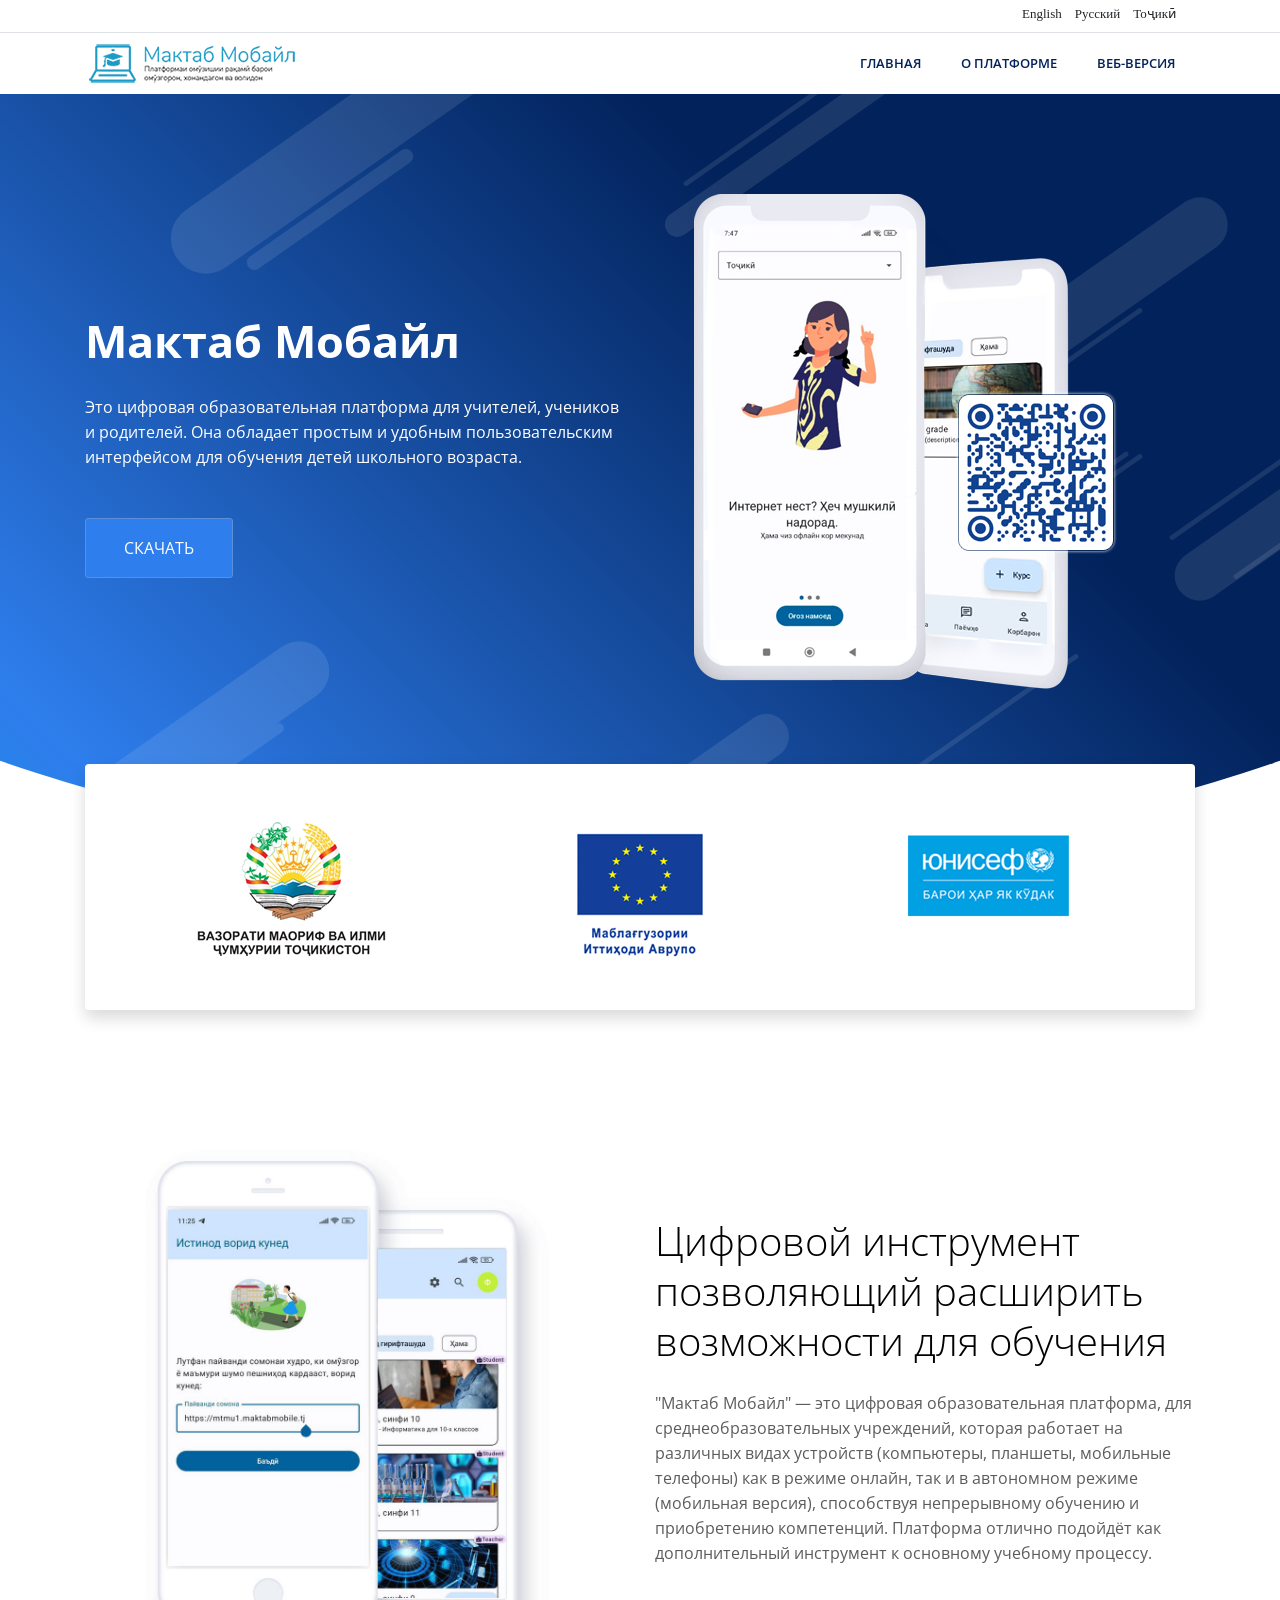
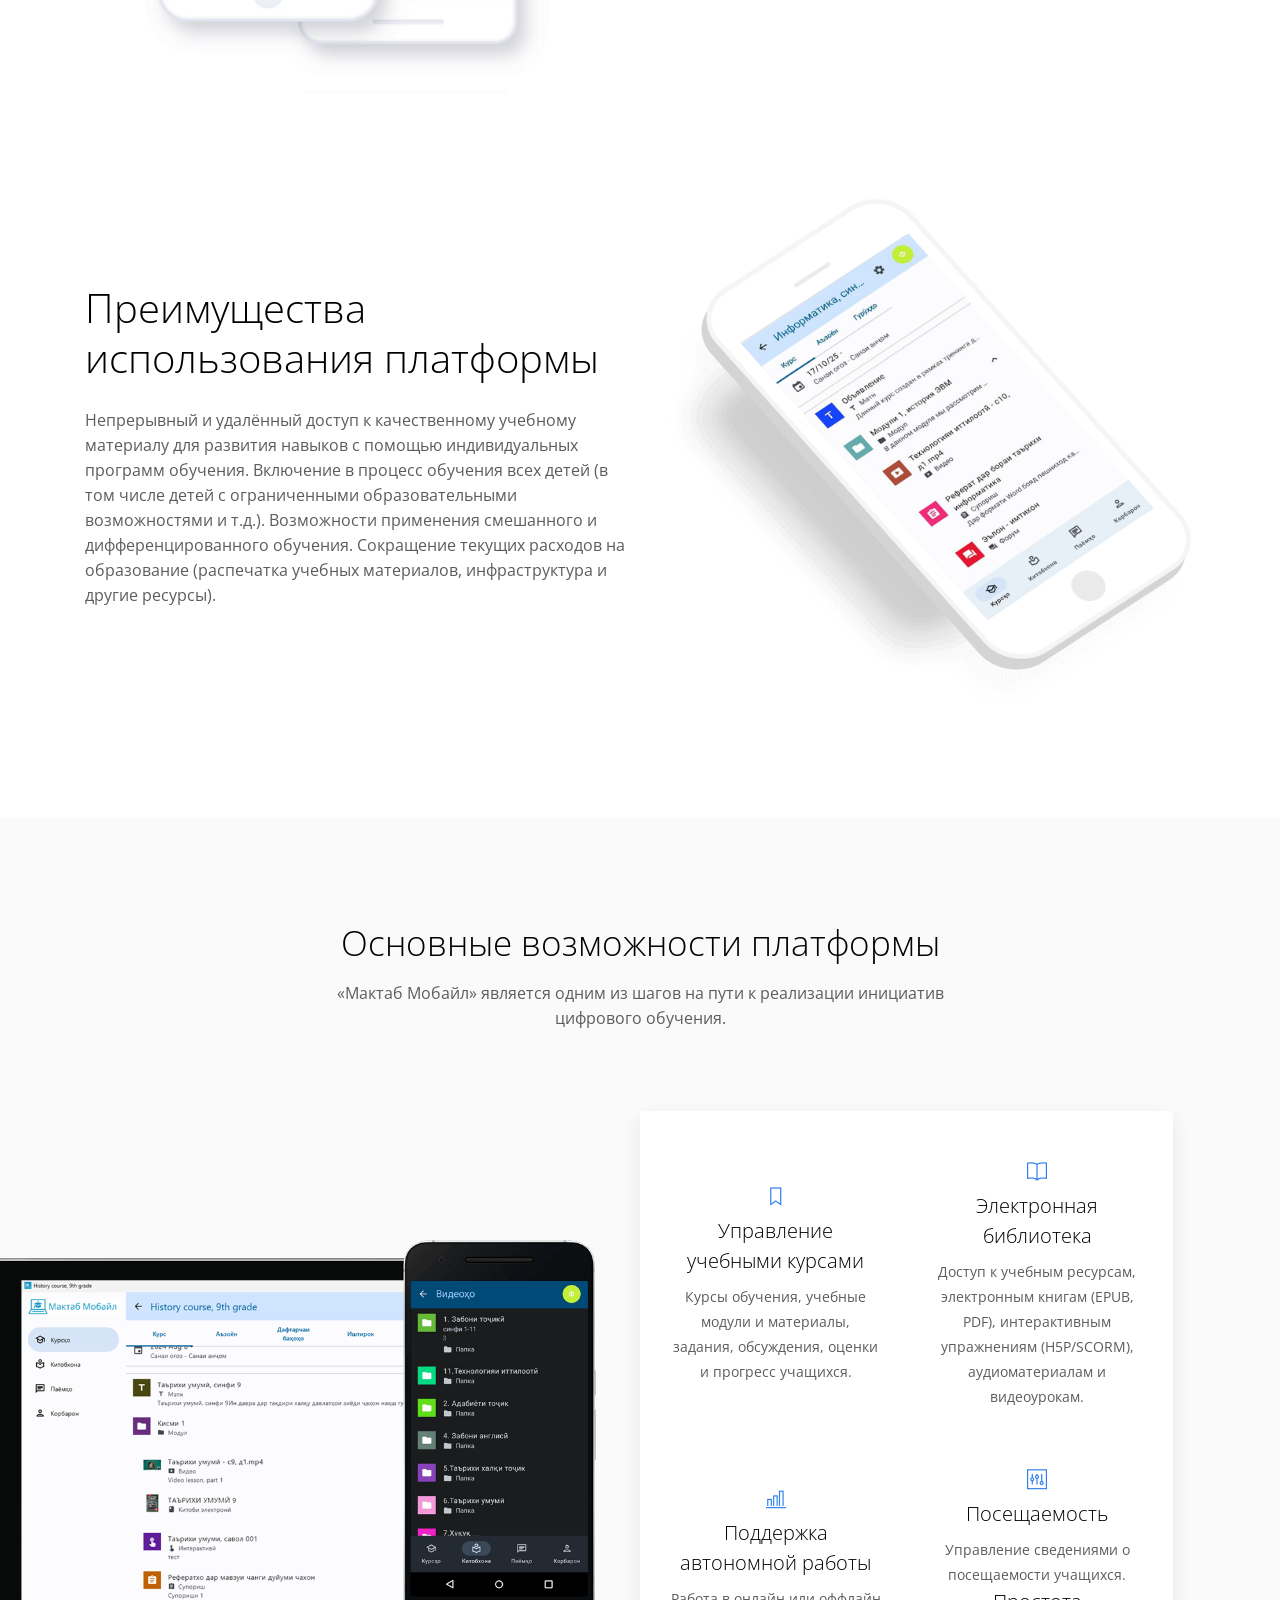
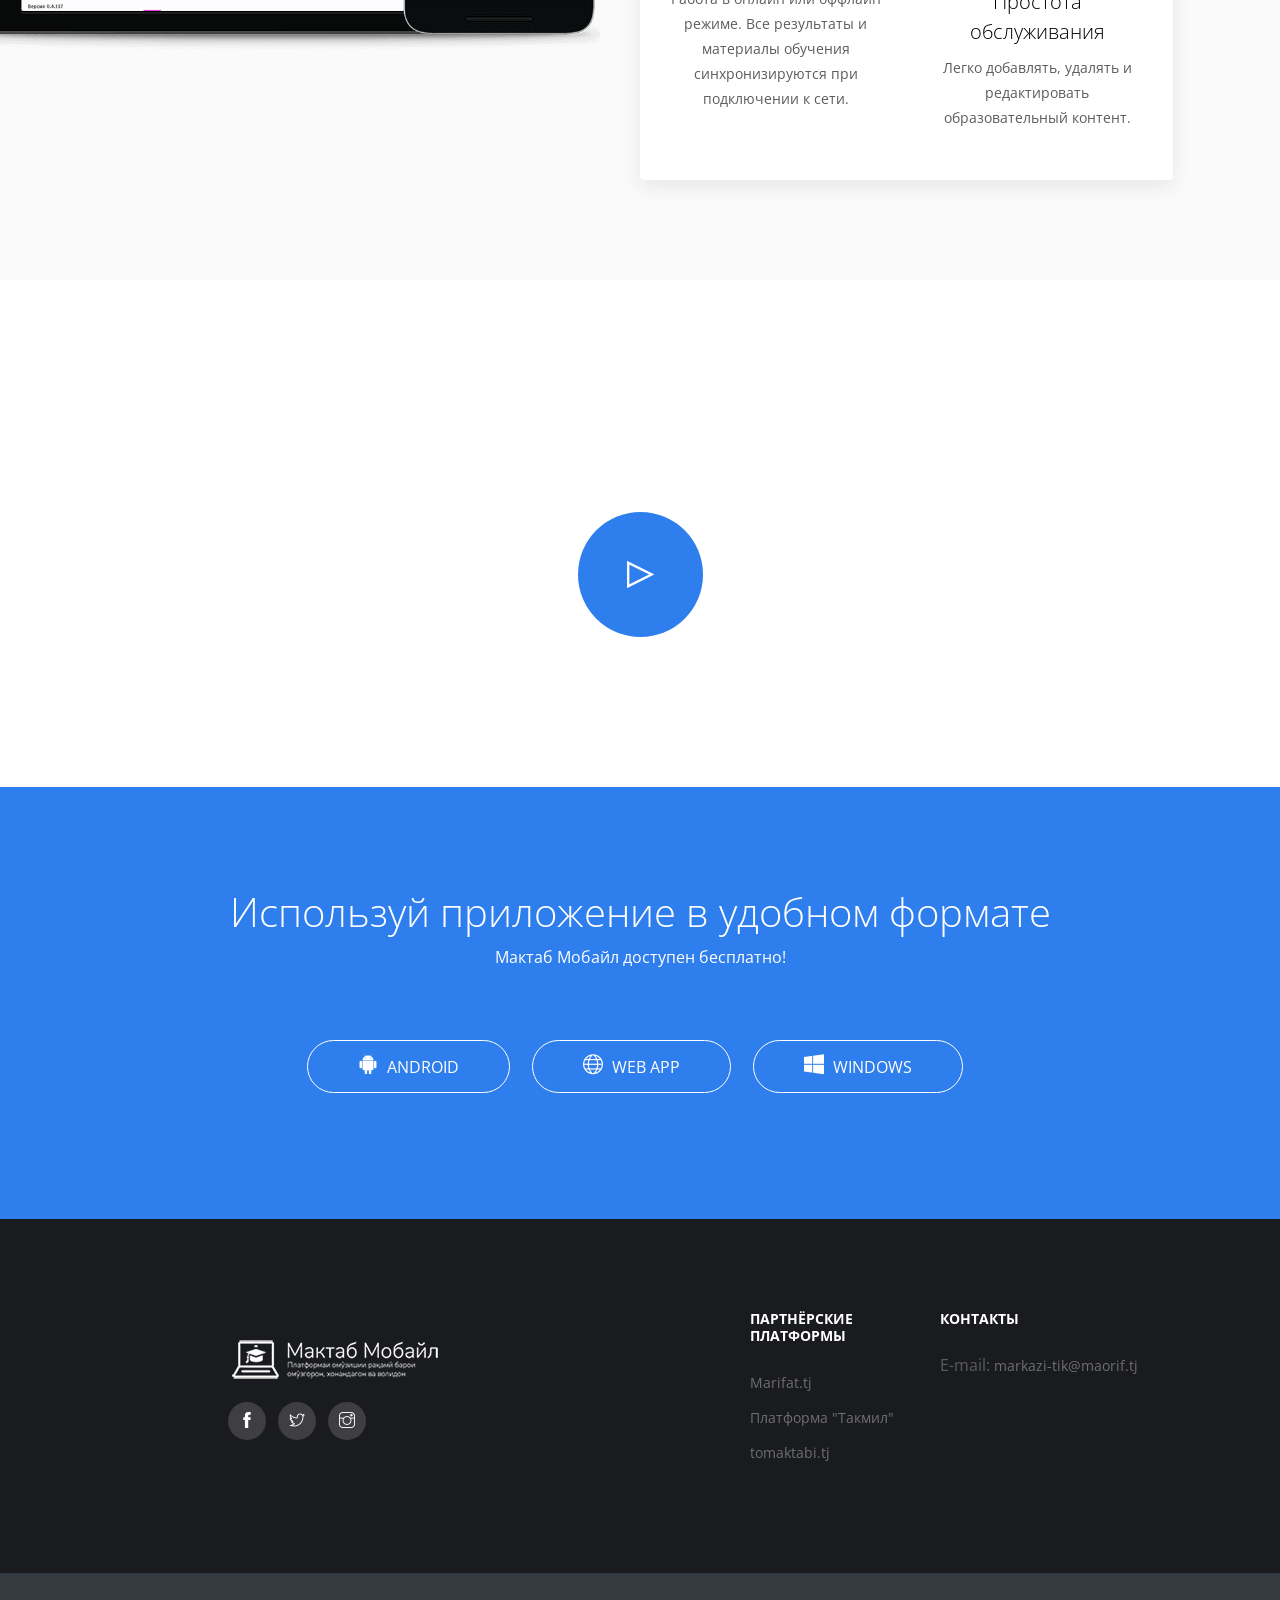
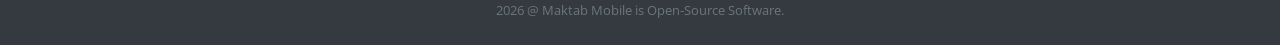
==== commit dea5bd60: "mm landing v2" ====
--- a/index.html
+++ b/index.html
@@ -1,996 +1,379 @@
 <!DOCTYPE html>
-<html lang="en">
+<html lang="en,ru,tj">
 <head>
- 
-<!-- Meta Tags -->
-<meta name="viewport" content="width=device-width,initial-scale=1.0"/>
-<meta http-equiv="content-type" content="text/html; charset=UTF-8"/>
-<meta name="description" content="MaktabMobile | e-learning portal" />
-<meta name="keywords" content="academy, course, education, education html theme, elearning, learning," />
-<meta name="author" content="Shohjahon Hakimjonov" />
-
-<!-- Page Title -->
-<title>MaktabMobile | e-learning portal</title>
-
-<link href="images/logo_blue.png" rel="shortcut icon" type="image/png">
-
-<!-- Stylesheet -->
-<link href="css/bootstrap.min.css" rel="stylesheet" type="text/css">
-<link href="css/jquery-ui.min.css" rel="stylesheet" type="text/css">
-<link href="css/animate.css" rel="stylesheet" type="text/css">
-<link href="css/css-plugin-collections.css" rel="stylesheet"/>
-<!-- CSS | menuzord megamenu skins -->
-<link id="menuzord-menu-skins" href="css/menuzord-skins/menuzord-rounded-boxed.css" rel="stylesheet"/>
-<!-- CSS | Main style file -->
-<link href="css/style-main.css" rel="stylesheet" type="text/css">
-<!-- CSS | Preloader Styles -->
-<link href="css/preloader.css" rel="stylesheet" type="text/css">
-<!-- CSS | Custom Margin Padding Collection -->
-<link href="css/custom-bootstrap-margin-padding.css" rel="stylesheet" type="text/css">
-<!-- CSS | Responsive media queries -->
-<link href="css/responsive.css" rel="stylesheet" type="text/css">
-<!-- CSS | Style css. This is the file where you can place your own custom css code. Just uncomment it and use it. -->
-<!-- <link href="css/style.css" rel="stylesheet" type="text/css"> -->
-
-<!-- Revolution Slider 5.x CSS settings -->
-<link  href="js/revolution-slider/css/settings.css" rel="stylesheet" type="text/css"/>
-<link  href="js/revolution-slider/css/layers.css" rel="stylesheet" type="text/css"/>
-<link  href="js/revolution-slider/css/navigation.css" rel="stylesheet" type="text/css"/>
-
-<!-- CSS | Theme Color -->
-<link href="css/colors/theme-skin-color-set-1.css" rel="stylesheet" type="text/css">
-
-<!-- external javascripts -->
-<script src="js/jquery-2.2.4.min.js"></script>
-<script src="js/jquery-ui.min.js"></script>
-<script src="js/bootstrap.min.js"></script>
-<!-- JS | jquery plugin collection for this theme -->
-<script src="js/jquery-plugin-collection.js"></script>
-
-<!-- Revolution Slider 5.x SCRIPTS -->
-<script src="js/revolution-slider/js/jquery.themepunch.tools.min.js"></script>
-<script src="js/revolution-slider/js/jquery.themepunch.revolution.min.js"></script>
-
+  <meta charset="utf-8">
+  <title>Мактаб Мобайл - цифровая образовательная платформа</title>
+  <meta http-equiv="X-UA-Compatible" content="IE=edge">
+  <meta name="description" content="Maktab Mobile landing page">
+  <meta name="viewport" content="width=device-width, initial-scale=1.0, maximum-scale=5.0">
+  <meta name="author" content="RCAIDT">
+  <!-- Favicon -->
+  <link rel="shortcut icon" type="image/x-icon" href="images/mm/mm_favicon.png" />
+  <!-- PLUGINS CSS STYLE -->
+  <link rel="stylesheet" href="plugins/bootstrap/bootstrap.min.css">
+  <link rel="stylesheet" href="plugins/themify-icons/themify-icons.css">
+  <link rel="stylesheet" href="plugins/slick/slick.css">
+  <link rel="stylesheet" href="plugins/slick/slick-theme.css">
+  <link rel="stylesheet" href="plugins/fancybox/jquery.fancybox.min.css">
+  <link rel="stylesheet" href="plugins/aos/aos.css">
+  <!-- CUSTOM CSS -->
+  <link href="css/style.css" rel="stylesheet">
 </head>
-<body class="">
-<div id="wrapper" class="clearfix">
-  <!-- preloader -->
-  <div id="preloader">
-    <div id="spinner">
-      <div class="preloader-dot-loading">
-        <div class="cssload-loading"><i></i><i></i><i></i><i></i></div>
-      </div>
+
+<body class="body-wrapper" data-spy="scroll" data-target=".privacy-nav">
+
+<!-- Выбор языка -->
+<div class="border-bottom" id="top_language_bar">
+	<div class="container p-1">
+	<div class="row" style="height: 24px;">
+		<div class="col-lg-12 text-right" style="font-size:13px;">
+		<a href="" onclick="setLanguage('en');" style="margin-right: 10px; font-family: OpenSans;" id="english_lang">English</a>
+		<a href="" onclick="setLanguage('ru');" style="margin-right: 10px; font-family: OpenSans;" id="russian_lang">Русский</a>
+		<a href="" onclick="setLanguage('tj');" style="margin-right: 30px; font-family: OpenSans;" id="tajik_lang">Тоҷикӣ</a>
+		</div>
+	</div>
+	</div>
+</div>
+
+<nav class="navbar main-nav navbar-expand-lg px-2 px-sm-0 py-2 py-lg-0">
+  <div class="container">
+    <a class="navbar-brand" href="index.html"><img src="images/mm/logo-horizontal.png" alt="logo"></a>
+    <button class="navbar-toggler" type="button" data-toggle="collapse" data-target="#navbarNav"
+      aria-controls="navbarNav" aria-expanded="false" aria-label="Toggle navigation">
+      <span class="ti-menu"></span>
+    </button>
+    <div class="collapse navbar-collapse" id="navbarNav">
+      <ul class="navbar-nav ml-auto">
+		<li class="nav-item">
+          <a class="nav-link active" href="index.html">Главная</a>
+        </li>
+        <li class="nav-item @@about">
+          <a class="nav-link" href="about.html">О платформе</a>
+        </li>
+		<li class="nav-item">
+          <a class="nav-link" href="https://school.maktabmobile.tj" target="_blank">Веб-версия</a>
+        </li>
+      </ul>
     </div>
-   <!-- <div id="disable-preloader" class="btn btn-default btn-sm">Disable Preloader</div>-->
   </div>
-  
-  <!-- Header -->
-  <header id="header" class="header">
-    <div class="header-top bg-theme-color-2 sm-text-center p-0">
-      <div class="container">
-        <div class="row">
-          <div class="col-md-4">
-            
+</nav>
+
+<!--====================================
+=            Hero Section            =
+=====================================-->
+<section class="section gradient-banner">
+	<div class="shapes-container">
+		<div class="shape" data-aos="fade-down-left" data-aos-duration="1500" data-aos-delay="100"></div>
+		<div class="shape" data-aos="fade-down" data-aos-duration="1000" data-aos-delay="100"></div>
+		<div class="shape" data-aos="fade-up-right" data-aos-duration="1000" data-aos-delay="200"></div>
+		<div class="shape" data-aos="fade-up" data-aos-duration="1000" data-aos-delay="200"></div>
+		<div class="shape" data-aos="fade-down-left" data-aos-duration="1000" data-aos-delay="100"></div>
+		<div class="shape" data-aos="fade-down-left" data-aos-duration="1000" data-aos-delay="100"></div>
+		<div class="shape" data-aos="zoom-in" data-aos-duration="1000" data-aos-delay="300"></div>
+		<div class="shape" data-aos="fade-down-right" data-aos-duration="500" data-aos-delay="200"></div>
+		<div class="shape" data-aos="fade-down-right" data-aos-duration="500" data-aos-delay="100"></div>
+		<div class="shape" data-aos="zoom-out" data-aos-duration="2000" data-aos-delay="500"></div>
+		<div class="shape" data-aos="fade-up-right" data-aos-duration="500" data-aos-delay="200"></div>
+		<div class="shape" data-aos="fade-down-left" data-aos-duration="500" data-aos-delay="100"></div>
+		<div class="shape" data-aos="fade-up" data-aos-duration="500" data-aos-delay="0"></div>
+		<div class="shape" data-aos="fade-down" data-aos-duration="500" data-aos-delay="0"></div>
+		<div class="shape" data-aos="fade-up-right" data-aos-duration="500" data-aos-delay="100"></div>
+		<div class="shape" data-aos="fade-down-left" data-aos-duration="500" data-aos-delay="0"></div>
+	</div>
+	<div class="container">
+		<div class="row align-items-center">
+			<div class="col-md-6 order-2 order-md-1 text-center text-md-left">
+				<h1 class="text-white font-weight-bold mb-4">Мактаб Мобайл</h1>
+				<p class="text-white mb-5">Это цифровая образовательная платформа для учителей, учеников и родителей. Она обладает простым и удобным пользовательским интерфейсом для обучения детей школьного возраста.</p>
+				<a href="https://play.google.com/store/apps/details?id=tj.maktabmobile.app" class="btn btn-main-md" style="border:1px solid #5b8fd8">Скачать</a>
+			</div>
+			<div class="col-md-6 text-center order-1 order-md-2">
+				<img class="img-fluid" src="images/mm/mobile2.png" alt="screenshot">
+			</div>
+		</div>
+	</div>
+</section>
+<!--====  End of Hero Section  ====-->
+
+<!-- Партнёры -->
+<section class="section pt-0 position-relative pull-top">
+	<div class="container">
+		<div class="rounded shadow p-5 bg-white">
+			<div class="row">
+				<div class="col-lg-4 col-md-6 mt-5 mt-md-0 text-center">
+					<img src="images/mm/logo/MoES.png">
+				</div>
+				<div class="col-lg-4 col-md-6 mt-5 mt-md-0 text-center">
+					<img src="images/mm/logo/EU.png">
+				</div>
+				<div class="col-lg-4 col-md-12 mt-5 mt-lg-0 text-center">
+					<img src="images/mm/logo/UNICEF.png">
+					</p>
+				</div>
+			</div>
+		</div>
+	</div>
+</section>
+
+<!--==================================
+=            Feature Grid            =
+===================================-->
+<section class="feature section pt-0">
+	<div class="container">
+		<div class="row">
+			<div class="col-lg-6 ml-auto justify-content-center">
+				<!-- Feature Mockup -->
+				<div class="image-content" data-aos="fade-right">
+					<img class="img-fluid" src="images/mm/feature/feature-new-01.jpg" alt="iphone">
+				</div>
+			</div>
+			<div class="col-lg-6 mr-auto align-self-center">
+				<div class="feature-content">
+					<!-- Feature Title -->
+					<h2>Цифровой инструмент позволяющий расширить возможности для обучения</h2>
+					<!-- Feature Description -->
+					<p class="desc">"Мактаб Мобайл" — это цифровая образовательная платформа, для среднеобразовательных учреждений, которая работает на различных видах устройств (компьютеры, планшеты, мобильные телефоны) как в режиме онлайн, так и в автономном режиме (мобильная версия), способствуя непрерывному обучению и приобретению компетенций. Платформа отлично подойдёт как дополнительный инструмент к основному учебному процессу.</p>
+				</div>
+			</div>
+		</div>
+	</div>
+</section>
+
+<section class="feature section pt-0">
+	<div class="container">
+		<div class="row">
+			<div class="col-lg-6 ml-auto align-self-center">
+				<div class="feature-content">
+					<!-- Feature Title -->
+					<h2>Преимущества использования платформы</h2>
+					<!-- Feature Description -->
+					<p>Непрерывный и удалённый доступ к качественному учебному материалу для развития навыков с помощью индивидуальных программ обучения. Включение в процесс обучения всех детей (в том числе детей с ограниченными образовательными возможностями и т.д.). Возможности применения смешанного и дифференцированного обучения. Сокращение текущих расходов на образование (распечатка учебных материалов, инфраструктура и другие ресурсы).</p>
+				</div>
+			</div>
+			<div class="col-lg-6 mr-auto justify-content-center">
+				<!-- Feature mockup -->
+				<div class="image-content" data-aos="fade-left">
+					<img class="img-fluid" src="images/mm/feature/feature-new-02.png" alt="ipad">
+				</div>
+			</div>
+		</div>
+	</div>
+</section>
+<!--====  End of Feature Grid  ====-->
+
+<!--==============================
+=            Services            =
+===============================-->
+<section class="service section bg-gray">
+	<div class="container-fluid p-0">
+		<div class="row">
+			<div class="col-lg-12">
+				<div class="section-title">
+					<h2>Основные возможности платформы</h2>
+					<p>«Мактаб Мобайл» является одним из шагов на пути к реализации инициатив цифрового обучения.</p>
+				</div>
+			</div>
+		</div>
+		<div class="row no-gutters">
+			<div class="col-lg-6 align-self-center">
+				<!-- Feature Image -->
+				<div class="service-thumb left" data-aos="fade-right">
+					<img class="img-fluid" src="images/mm/feature/iphone-ipad.png" alt="iphone-ipad">
+				</div>
+			</div>
+			<div class="col-lg-5 mr-auto align-self-center">
+				<div class="service-box">
+					<div class="row align-items-center">
+						<div class="col-md-6 col-xs-12">
+							<!-- Service 01 -->
+							<div class="service-item">
+								<!-- Icon -->
+								<i class="ti-bookmark"></i>
+								<!-- Heading -->
+								<h3>Управление учебными курсами</h3>
+								<!-- Description -->
+								<p>Курсы обучения, учебные модули и материалы, задания, обсуждения, оценки и прогресс учащихся.</p>
+							</div>
+						</div>
+						<div class="col-md-6 col-xs-12">
+							<!-- Service 01 -->
+							<div class="service-item">
+								<!-- Icon -->
+								<i class="ti-book"></i>
+								<!-- Heading -->
+								<h3>Электронная библиотека</h3>
+								<!-- Description -->
+								<p>Доступ к учебным ресурсам, электронным книгам (EPUB, PDF), интерактивным упражнениям (H5P/SCORM), аудиоматериалам и видеоурокам.</p>
+							</div>
+						</div>
+						<div class="col-md-6 col-xs-12">
+							<!-- Service 01 -->
+							<div class="service-item">
+								<!-- Icon -->
+								<i class="ti-bar-chart"></i>
+								<!-- Heading -->
+								<h3>Поддержка автономной работы</h3>
+								<!-- Description -->
+								<p>Работа в онлайн или оффлайн режиме. Все результаты и материалы обучения синхронизируются при подключении к сети.</p>
+							</div>
+						</div>
+						<div class="col-md-6 col-xs-12">
+							<!-- Service 01 -->
+							<div class="service-item">
+								<!-- Icon -->
+								<i class="ti-panel"></i>
+								<!-- Heading -->
+								<h3>Посещаемость</h3>
+								<!-- Description -->
+								<p>Управление сведениями о посещаемости учащихся.</p>
+								<!-- Heading -->
+								<h3>Простота обслуживания</h3>
+								<!-- Description -->
+								<p>Легко добавлять, удалять и редактировать образовательный контент.</p>
+							</div>
+						</div>
+					</div>
+				</div>
+			</div>
+		</div>
+	</div>
+</section>
+<!--====  End of Services  ====-->
+
+
+<!--=================================
+=            Video Promo            =
+==================================-->
+<section class="video-promo section bg-1">
+	<div class="container">
+		<div class="row">
+			<div class="col-lg-12">
+				<div class="content-block">
+					<!-- Heading -->
+					<h2>Демо видео - начало работы с платформой</h2>
+					<!-- Promotional Speech -->
+					<!-- <p>Данный плейлист содержит серию видеороликов по основам работы с платформой</p> -->
+					<!-- Video -->
+					<!-- <a data-fancybox href="https://youtube.com/shorts/muabighf5Bc?si=-gCNv10S2cwgLtlq">
+						<i class="ti-control-play video"></i>
+					</a> -->
+					<br>
+					<a href="https://youtube.com/shorts/muabighf5Bc" target="_blank">
+						<i class="ti-control-play video"></i>
+					</a>
+				</div>
+			</div>
+		</div>
+	</div>
+</section>
+<!--====  End of Video Promo  ====-->
+
+<!--=================================
+=            Testimonial            =
+==================================-->
+
+<!--====  End of Testimonial  ====-->
+
+<section class="call-to-action-app section bg-blue">
+	<div class="container">
+		<div class="row">
+			<div class="col-lg-12">
+				<h2>Используй приложение в удобном формате</h2>
+				<p>Мактаб Мобайл доступен бесплатно!
+				<ul class="list-inline">
+					<li class="list-inline-item">
+						<a href="https://play.google.com/store/apps/details?id=tj.maktabmobile.app" class="btn btn-rounded-icon">
+							<i class="ti-android"></i>
+							Android
+						</a>
+					</li>
+					<li class="list-inline-item">
+						<a href="https://school.maktabmobile.tj" class="btn btn-rounded-icon">
+							<i class="ti-world"></i>
+							Web App
+						</a>
+					</li>
+					<li class="list-inline-item">
+						<a href="https://devserver3.ustadmobile.com/conveyor/Release-Maktab/download.html" class="btn btn-rounded-icon">
+							<i class="ti-microsoft-alt"></i>
+							Windows
+						</a>
+					</li>
+				</ul>
+			</div>
+		</div>
+	</div>
+</section>
+
+<!--============================
+=            Footer            =
+=============================-->
+<footer>
+  <div class="footer-main">
+    <div class="container">
+      <div class="row">
+        <div class="col-lg-4 col-md-12 m-md-auto align-self-center">
+          <div class="block">
+            <a href="index.html"><img src="images/mm/logo-horizontal-white.png" alt="footer-logo"></a>
+            <!-- Social Site Icons -->
+            <ul class="social-icon list-inline">
+              <li class="list-inline-item">
+                <a href="https://www.facebook.com/uniceftajikistan/"><i class="ti-facebook"></i></a>
+              </li>
+              <li class="list-inline-item">
+                <a href="https://x.com/unicef_tjk/"><i class="ti-twitter"></i></a>
+              </li>
+              <li class="list-inline-item">
+                <a href="https://www.instagram.com/uniceftajikistan/"><i class="ti-instagram"></i></a>
+              </li>
+            </ul>
           </div>
-          <div class="col-md-8">
-           
-            <div class="widget no-border m-0  pull-right flip sm-pull-none sm-text-center">
-              <ul class="list-inline font-13 sm-text-center mt-5 mb-5 pull-right ">
-              
-                <li><a href="#" class="text-white" onclick="setCookieAndReload('en');" id="english_lang">English</a></li>
-                <li class="text-white">|</li>
-                <li><a href="#" class="text-white" onclick="setCookieAndReload('tj');" id="tajik_lang">Tajik</a></li>
-                <li class="text-white">|</li>
-                <li><a href="#" class="text-white" onclick="setCookieAndReload('ru');" id="russian_lang">Russian</a></li>
-          
-              </ul>
-            </div>
+        </div>
+        <div class="col-lg-2 col-md-3 col-6 mt-5 mt-lg-0">
+          <div class="block-2">
+            <!-- heading -->
+            <h6>Партнёрские платформы</h6>
+            <!-- links -->
+            <ul>
+              <li><a href="https://marifat.tj">Marifat.tj</a></li>
+              <li><a href="https://dl.rcict.net">Платформа "Такмил"</a></li>
+              <li><a href="https://tomaktabi.tj">tomaktabi.tj</a></li>
+            </ul>
+          </div>
+        </div>
+        <div class="col-lg-3 col-md-3 col-6 mt-5 mt-lg-0">
+          <div class="block-2">
+            <!-- heading -->
+            <h6>Контакты</h6>
+            <!-- links -->
+            <ul>
+              <li>E-mail: <a href="mailto:markazi-tik@maorif.tj">markazi-tik@maorif.tj</a></li>
+            </ul>
           </div>
         </div>
       </div>
     </div>
-    <div class="header-middle p-0 bg-lightest xs-text-center">
-      <div class="container pt-0 pb-0">
-        <div class="row">
-          <div class="col-xs-12 col-sm-4 col-md-5">
-            <div class="widget no-border m-0">
-              <a class="menuzord-brand pull-left flip xs-pull-center mb-15" href="javascript:void(0)"><img id="logo_img" src="images/logo-wide.png" alt=""></a>
-            </div>
-          </div>
-          <div class="col-xs-12 col-sm-4 col-md-4">
-            <div class="widget no-border pull-right sm-pull-none sm-text-center mt-10 mb-10 m-0">
-              <ul class="list-inline">
-                <li>
-                  
-                </li>
-              </ul>
-            </div>
-          </div>  
-          <div class="col-xs-12 col-sm-4 col-md-3">
-            <div class="widget no-border pull-right sm-pull-none sm-text-center mt-10 mb-10 m-0">
-              <a class="menuzord-brand pull-right flip xs-pull-center mb-15" href="javascript:void(0)"><img id="logo_ministry" src="images/ministr-resized.png" alt=""></a>
-            </div>
-          </div>
-        </div>
-      </div>
-    </div>
-    <div class="header-nav">
-      <div class="header-nav-wrapper navbar-scrolltofixed bg-theme-colored border-bottom-theme-color-2-1px">
-        <div class="container">
-          <nav id="menuzord" class="menuzord bg-theme-colored pull-left flip menuzord-responsive">
-            <ul class="menuzord-menu">
-              <li class="active " style="margin-right: 10px;"><a id="home" href="index.html">Home</a>
-              
-              </li>
-              <li style="margin-right: 10px;"><a id="about" href="about.html">About <span class="label label-info"></span></a>
-              
-              </li>
-              <li  style="margin-right: 10px;"><a id="educators" href="for-teachers.html">For Teachers</a>
-               
-              </li>
-              <li style="margin-right: 10px;"><a id="parents" href="for-parents.html">For Parents</a>
-               
-              </li>
-              <li style="margin-right: 10px;"><a id="students" href="for-students.html">For Students</a>
-              </li>
-             <!-- <li style="margin-right: 10px;"><a id="faq" href="faq.html">FAQ</a>-->
-               
-              </li>
-             
-            </ul>
-            <ul class="pull-right flip hidden-sm hidden-xs">
-              <li>
-                <!-- Modal: Book Now Starts -->
-                <a id="get_started" class="btn btn-colored btn-flat bg-theme-color-2 text-white font-14 bs-modal-ajax-load mt-0 p-25 pr-15 pl-15" href="https://maktabmobile.org/demo/">Get Started</a>
-                <!-- Modal: Book Now End -->
-              </li>
-            </ul>
-            <div id="top-search-bar" class="collapse">
-              <div class="container">
-                <form role="search" action="#" class="search_form_top" method="get">
-                  <input type="text" placeholder="Type text and press Enter..." name="s" class="form-control" autocomplete="off">
-                  <span class="search-close"><i class="fa fa-search"></i></span>
-                </form>
-              </div>
-            </div>
-          </nav>
-        </div>
-      </div>
-    </div>
-  </header>
+  </div>
+  <div class="text-center bg-dark py-4">
+    <small class="text-secondary"><script>document.write(new Date().getFullYear())</script> @ Maktab Mobile is Open-Source Software<a href="https://github.com/UstadMobile/UstadMobile/tree/release-maktab-mobile">.</a></small>
+  </div>
+</footer>
+
+
+  <!-- To Top -->
+  <div class="scroll-top-to">
+    <i class="ti-angle-up"></i>
+  </div>
   
-  <!-- Start main-content -->
-  <div class="main-content"> 
-   
-    <!-- Section: home -->
-    <section id="home">
-      <div class="container-fluid p-0">
-        
-        <!-- Slider Revolution Start -->
-        <div class="rev_slider_wrapper">
-          <div class="rev_slider" data-version="5.0">
-            <ul>
-
-              <!-- SLIDE 1 -->
-              <li data-index="rs-1" data-transition="slidingoverlayhorizontal" data-slotamount="default" data-easein="default" data-easeout="default" data-masterspeed="default" data-thumb="" data-rotate="0" data-saveperformance="off" data-title="Slide 1" data-description="">
-                <!-- MAIN IMAGE -->
-                <img src="images/tj/IMG_5167-min.jpg"  alt=""  data-bgposition="center 10%" data-bgfit="cover" data-bgrepeat="no-repeat" class="rev-slidebg" data-bgparallax="10" data-no-retina>
-                <!-- LAYERS -->
-
-                <!-- LAYER NR. 1 -->
-                <div class="tp-caption tp-resizeme text-uppercase text-white font-raleway"
-                  id="rs_1_layer_1"
-
-                  data-x="['left']"
-                  data-hoffset="['30']"
-                  data-y="['middle']"
-                  data-voffset="['-110']" 
-                  data-fontsize="['100']"
-                  data-lineheight="['110']"
-                  data-width="none"
-                  data-height="none"
-                  data-whitespace="nowrap"
-                  data-transform_idle="o:1;s:500"
-                  data-transform_in="y:100;scaleX:1;scaleY:1;opacity:0;"
-                  data-transform_out="x:left(R);s:1000;e:Power3.easeIn;s:1000;e:Power3.easeIn;"
-                  data-mask_in="x:0px;y:0px;s:inherit;e:inherit;"
-                  data-mask_out="x:inherit;y:inherit;s:inherit;e:inherit;"
-                  data-start="1000" 
-                  data-splitin="none" 
-                  data-splitout="none" 
-                  data-responsive_offset="on"
-                  style="z-index: 7; white-space: nowrap; font-weight:700;">For Students
-                </div>
-
-                <!-- LAYER NR. 2 -->
-                <div class="tp-caption tp-resizeme text-uppercase text-white font-raleway bg-theme-colored-transparent border-left-theme-color-2-6px pl-20 pr-20"
-                  id="rs_1_layer_2"
-
-                  data-x="['left']"
-                  data-hoffset="['35']"
-                  data-y="['middle']"
-                  data-voffset="['-25']" 
-                  data-fontsize="['35']"
-                  data-lineheight="['54']"
-                  data-width="none"
-                  data-height="none"
-                  data-whitespace="nowrap"
-                  data-transform_idle="o:1;s:500"
-                  data-transform_in="y:100;scaleX:1;scaleY:1;opacity:0;"
-                  data-transform_out="x:left(R);s:1000;e:Power3.easeIn;s:1000;e:Power3.easeIn;"
-                  data-mask_in="x:0px;y:0px;s:inherit;e:inherit;"
-                  data-mask_out="x:inherit;y:inherit;s:inherit;e:inherit;"
-                  data-start="1000" 
-                  data-splitin="none" 
-                  data-splitout="none" 
-                  data-responsive_offset="on"
-                  style="z-index: 7; white-space: nowrap; font-weight:600;">Best way to increase learning outcomes
-                </div>
-
-                <!-- LAYER NR. 3 -->
-                <div class="tp-caption tp-resizeme text-white" 
-                  id="rs_1_layer_3"
-
-                  data-x="['left']"
-                  data-hoffset="['35']"
-                  data-y="['middle']"
-                  data-voffset="['35']"
-                  data-fontsize="['16']"
-                  data-lineheight="['28']"
-                  data-width="none"
-                  data-height="none"
-                  data-whitespace="nowrap"
-                  data-transform_idle="o:1;s:500"
-                  data-transform_in="y:100;scaleX:1;scaleY:1;opacity:0;"
-                  data-transform_out="x:left(R);s:1000;e:Power3.easeIn;s:1000;e:Power3.easeIn;"
-                  data-mask_in="x:0px;y:0px;s:inherit;e:inherit;"
-                  data-mask_out="x:inherit;y:inherit;s:inherit;e:inherit;"
-                  data-start="1400" 
-                  data-splitin="none" 
-                  data-splitout="none" 
-                  data-responsive_offset="on"
-                  style="z-index: 5; white-space: nowrap; letter-spacing:0px; font-weight:400;">Track you progress  and <br> submit quizes online!
-                </div>
-
-                <!-- LAYER NR. 4 -->
-                <div class="tp-caption tp-resizeme" 
-                  id="rs-1-layer-4"
-
-                  data-x="['left']"
-                  data-hoffset="['35']"
-                  data-y="['middle']"
-                  data-voffset="['100']"
-                  data-width="none"
-                  data-height="none"
-                  data-whitespace="nowrap"
-                  data-transform_idle="o:1;"
-                  data-transform_in="y:[100%];z:0;rX:0deg;rY:0;rZ:0;sX:1;sY:1;skX:0;skY:0;opacity:0;s:2000;e:Power4.easeInOut;" 
-                  data-transform_out="y:[100%];s:1000;e:Power2.easeInOut;s:1000;e:Power2.easeInOut;" 
-                  data-mask_in="x:0px;y:[100%];s:inherit;e:inherit;" 
-                  data-mask_out="x:inherit;y:inherit;s:inherit;e:inherit;"
-                  data-start="1400" 
-                  data-splitin="none" 
-                  data-splitout="none" 
-                  data-responsive_offset="on"
-                  style="z-index: 5; white-space: nowrap; letter-spacing:1px;"><a id="go_to_students" class="btn btn-colored btn-lg btn-flat btn-theme-colored border-left-theme-color-2-6px pl-20 pr-20" href="for-students.html">Go To Students</a> 
-                </div>
-              </li>
-
-              <!-- SLIDE 2 -->
-              <li data-index="rs-2" data-transition="slidingoverlayhorizontal" data-slotamount="default" data-easein="default" data-easeout="default" data-masterspeed="default" data-thumb="" data-rotate="0" data-saveperformance="off" data-title="Slide 2" data-description="">
-                <!-- MAIN IMAGE -->
-                <img src="images/tj/teach-slider.png"  alt=""  data-bgposition="center 40%" data-bgfit="cover" data-bgrepeat="no-repeat" class="rev-slidebg" data-bgparallax="10" data-no-retina>
-                <!-- LAYERS -->
-
-                <!-- LAYER NR. 1 -->
-                <div class="tp-caption tp-resizeme text-uppercase  bg-dark-transparent-5 text-white font-raleway border-left-theme-color-2-6px border-right-theme-color-2-6px pl-30 pr-30"
-                  id="rs_2_layer_1"
-                
-                  data-x="['center']"
-                  data-hoffset="['0']"
-                  data-y="['middle']"
-                  data-voffset="['-90']" 
-                  data-fontsize="['28']"
-                  data-lineheight="['54']"
-                  data-width="none"
-                  data-height="none"
-                  data-whitespace="nowrap"
-                  data-transform_idle="o:1;s:500"
-                  data-transform_in="y:100;scaleX:1;scaleY:1;opacity:0;"
-                  data-transform_out="x:left(R);s:1000;e:Power3.easeIn;s:1000;e:Power3.easeIn;"
-                  data-mask_in="x:0px;y:0px;s:inherit;e:inherit;"
-                  data-mask_out="x:inherit;y:inherit;s:inherit;e:inherit;"
-                  data-start="1000" 
-                  data-splitin="none" 
-                  data-splitout="none" 
-                  data-responsive_offset="on"
-                  style="z-index: 7; white-space: nowrap; font-weight:400; border-radius: 30px;">For Teachers
-                </div>
-
-                <!-- LAYER NR. 2 -->
-                <div class="tp-caption tp-resizeme text-uppercase bg-theme-colored-transparent text-white font-raleway pl-30 pr-30"
-                  id="rs_2_layer_2"
-
-                  data-x="['center']"
-                  data-hoffset="['0']"
-                  data-y="['middle']"
-                  data-voffset="['-20']"
-                  data-fontsize="['48']"
-                  data-lineheight="['70']"
-                  data-width="none"
-                  data-height="none"
-                  data-whitespace="nowrap"
-                  data-transform_idle="o:1;s:500"
-                  data-transform_in="y:100;scaleX:1;scaleY:1;opacity:0;"
-                  data-transform_out="x:left(R);s:1000;e:Power3.easeIn;s:1000;e:Power3.easeIn;"
-                  data-mask_in="x:0px;y:0px;s:inherit;e:inherit;"
-                  data-mask_out="x:inherit;y:inherit;s:inherit;e:inherit;"
-                  data-start="1000" 
-                  data-splitin="none" 
-                  data-splitout="none" 
-                  data-responsive_offset="on"
-                  style="z-index: 7; white-space: nowrap; font-weight:700; border-radius: 30px;"> Best way to engage with your students
-                </div>
-
-                <!-- LAYER NR. 3 -->
-                <div class="tp-caption tp-resizeme text-white text-center" 
-                  id="rs_2_layer_3"
-
-                  data-x="['center']"
-                  data-hoffset="['0']"
-                  data-y="['middle']"
-                  data-voffset="['50']"
-                  data-fontsize="['16']"
-                  data-lineheight="['28']"
-                  data-width="none"
-                  data-height="none"
-                  data-whitespace="nowrap"
-                  data-transform_idle="o:1;s:500"
-                  data-transform_in="y:100;scaleX:1;scaleY:1;opacity:0;"
-                  data-transform_out="x:left(R);s:1000;e:Power3.easeIn;s:1000;e:Power3.easeIn;"
-                  data-mask_in="x:0px;y:0px;s:inherit;e:inherit;"
-                  data-mask_out="x:inherit;y:inherit;s:inherit;e:inherit;"
-                  data-start="1400" 
-                  data-splitin="none" 
-                  data-splitout="none" 
-                  data-responsive_offset="on"
-                  style="z-index: 5; white-space: nowrap; letter-spacing:0px; font-weight:400;">Interact with your students using <br> interactive content, quizes and assignments.
-                </div>
-
-                <!-- LAYER NR. 4 -->
-                <div class="tp-caption tp-resizeme" 
-                  id="rs-2-layer-4"
-
-                  data-x="['center']"
-                  data-hoffset="['0']"
-                  data-y="['middle']"
-                  data-voffset="['115']"
-                  data-width="none"
-                  data-height="none"
-                  data-whitespace="nowrap"
-                  data-transform_idle="o:1;"
-                  data-transform_in="y:[100%];z:0;rX:0deg;rY:0;rZ:0;sX:1;sY:1;skX:0;skY:0;opacity:0;s:2000;e:Power4.easeInOut;" 
-                  data-transform_out="y:[100%];s:1000;e:Power2.easeInOut;s:1000;e:Power2.easeInOut;" 
-                  data-mask_in="x:0px;y:[100%];s:inherit;e:inherit;" 
-                  data-mask_out="x:inherit;y:inherit;s:inherit;e:inherit;"
-                  data-start="1400" 
-                  data-splitin="none" 
-                  data-splitout="none" 
-                  data-responsive_offset="on"
-                  style="z-index: 5; white-space: nowrap; letter-spacing:1px;"><a id="go_to_teachers" class="btn btn-default btn-circled btn-transparent pl-20 pr-20" href="for-teachers.html">Go To Teachers</a> 
-                </div>
-              </li>
-
-              <!-- SLIDE 3 -->
-              <li data-index="rs-3" data-transition="slidingoverlayhorizontal" data-slotamount="default" data-easein="default" data-easeout="default" data-masterspeed="default" data-thumb="" data-rotate="0" data-saveperformance="off" data-title="Slide 3" data-description="">
-                <!-- MAIN IMAGE -->
-                <img src="images/tj/parent-slider.jpg"  alt=""  data-bgposition="center center" data-bgfit="cover" data-bgrepeat="no-repeat" class="rev-slidebg" data-bgparallax="10" data-no-retina>
-                <!-- LAYERS -->
-
-                <!-- LAYER NR. 1 -->
-                <div class="tp-caption tp-resizeme text-uppercase text-white font-raleway bg-theme-colored-transparent border-right-theme-color-2-6px pr-20 pl-20"
-                  id="rs_3_layer_1"
-
-                  data-x="['right']"
-                  data-hoffset="['30']"
-                  data-y="['middle']"
-                  data-voffset="['-90']" 
-                  data-fontsize="['64']"
-                  data-lineheight="['72']"
-                  data-width="none"
-                  data-height="none"
-                  data-whitespace="nowrap"
-                  data-transform_idle="o:1;s:500"
-                  data-transform_in="y:100;scaleX:1;scaleY:1;opacity:0;"
-                  data-transform_out="x:left(R);s:1000;e:Power3.easeIn;s:1000;e:Power3.easeIn;"
-                  data-mask_in="x:0px;y:0px;s:inherit;e:inherit;"
-                  data-mask_out="x:inherit;y:inherit;s:inherit;e:inherit;"
-                  data-start="1000" 
-                  data-splitin="none" 
-                  data-splitout="none" 
-                  data-responsive_offset="on"
-                  style="z-index: 7; white-space: nowrap; font-weight:600;">For Parents
-                </div>
-
-                <!-- LAYER NR. 2 -->
-                <div class="tp-caption tp-resizeme text-uppercase bg-dark-transparent-6 text-white font-raleway pl-20 pr-20"
-                  id="rs_3_layer_2"
-
-                  data-x="['right']"
-                  data-hoffset="['35']"
-                  data-y="['middle']"
-                  data-voffset="['-25']" 
-                  data-fontsize="['32']"
-                  data-lineheight="['54']"
-                  data-width="none"
-                  data-height="none"
-                  data-whitespace="nowrap"
-                  data-transform_idle="o:1;s:500"
-                  data-transform_in="y:100;scaleX:1;scaleY:1;opacity:0;"
-                  data-transform_out="x:left(R);s:1000;e:Power3.easeIn;s:1000;e:Power3.easeIn;"
-                  data-mask_in="x:0px;y:0px;s:inherit;e:inherit;"
-                  data-mask_out="x:inherit;y:inherit;s:inherit;e:inherit;"
-                  data-start="1000" 
-                  data-splitin="none" 
-                  data-splitout="none" 
-                  data-responsive_offset="on"
-                  style="z-index: 7; white-space: nowrap; font-weight:600;">Support your child progress
-                </div>
-
-                <!-- LAYER NR. 3 -->
-                <div class="tp-caption tp-resizeme text-white text-right" 
-                  id="rs_3_layer_3"
-
-                  data-x="['right']"
-                  data-hoffset="['35']"
-                  data-y="['middle']"
-                  data-voffset="['30']"
-                  data-fontsize="['16']"
-                  data-lineheight="['28']"
-                  data-width="none"
-                  data-height="none"
-                  data-whitespace="nowrap"
-                  data-transform_idle="o:1;s:500"
-                  data-transform_in="y:100;scaleX:1;scaleY:1;opacity:0;"
-                  data-transform_out="x:left(R);s:1000;e:Power3.easeIn;s:1000;e:Power3.easeIn;"
-                  data-mask_in="x:0px;y:0px;s:inherit;e:inherit;"
-                  data-mask_out="x:inherit;y:inherit;s:inherit;e:inherit;"
-                  data-start="1400" 
-                  data-splitin="none" 
-                  data-splitout="none" 
-                  data-responsive_offset="on"
-                  style="z-index: 5; white-space: nowrap; letter-spacing:0px; font-weight:400;">Monitor your kids success <br> and help them to achieve more.
-                </div>
-
-                <!-- LAYER NR. 4 -->
-                <div class="tp-caption tp-resizeme" 
-                  id="rs-3-layer-4"
-
-                  data-x="['right']"
-                  data-hoffset="['35']"
-                  data-y="['middle']"
-                  data-voffset="['95']"
-                  data-width="none"
-                  data-height="none"
-                  data-whitespace="nowrap"
-                  data-transform_idle="o:1;"
-                  data-transform_in="y:[100%];z:0;rX:0deg;rY:0;rZ:0;sX:1;sY:1;skX:0;skY:0;opacity:0;s:2000;e:Power4.easeInOut;" 
-                  data-transform_out="y:[100%];s:1000;e:Power2.easeInOut;s:1000;e:Power2.easeInOut;" 
-                  data-mask_in="x:0px;y:[100%];s:inherit;e:inherit;" 
-                  data-mask_out="x:inherit;y:inherit;s:inherit;e:inherit;"
-                  data-start="1400" 
-                  data-splitin="none" 
-                  data-splitout="none" 
-                  data-responsive_offset="on"
-                  style="z-index: 5; white-space: nowrap; letter-spacing:1px;"><a id="go_to_parents" class="btn btn-colored btn-lg btn-flat btn-theme-colored btn-theme-colored border-right-theme-color-2-6px pl-20 pr-20" href="for-parents.html">Go To Parents</a> 
-                </div>
-              </li>
-
-            </ul>
-          </div>
-          <!-- end .rev_slider -->
-        </div>
-        <!-- end .rev_slider_wrapper -->
-        <script>
-          $(document).ready(function(e) {
-            $(".rev_slider").revolution({
-              sliderType:"standard",
-              sliderLayout: "auto",
-              dottedOverlay: "none",
-              delay: 5000,
-              navigation: {
-                  keyboardNavigation: "off",
-                  keyboard_direction: "horizontal",
-                  mouseScrollNavigation: "off",
-                  onHoverStop: "off",
-                  touch: {
-                      touchenabled: "on",
-                      swipe_threshold: 75,
-                      swipe_min_touches: 1,
-                      swipe_direction: "horizontal",
-                      drag_block_vertical: false
-                  },
-                arrows: {
-                  style:"zeus",
-                  enable:true,
-                  hide_onmobile:true,
-                  hide_under:600,
-                  hide_onleave:true,
-                  hide_delay:200,
-                  hide_delay_mobile:1200,
-                  tmp:'<div class="tp-title-wrap">    <div class="tp-arr-imgholder"></div> </div>',
-                  left: {
-                    h_align:"left",
-                    v_align:"center",
-                    h_offset:30,
-                    v_offset:0
-                  },
-                  right: {
-                    h_align:"right",
-                    v_align:"center",
-                    h_offset:30,
-                    v_offset:0
-                  }
-                },
-                bullets: {
-                  enable:false,
-                  hide_onmobile:true,
-                  hide_under:600,
-                  style:"metis",
-                  hide_onleave:true,
-                  hide_delay:200,
-                  hide_delay_mobile:1200,
-                  direction:"horizontal",
-                  h_align:"center",
-                  v_align:"bottom",
-                  h_offset:0,
-                  v_offset:30,
-                  space:5,
-                  tmp:'<span class="tp-bullet-img-wrap">  <span class="tp-bullet-image"></span></span><span class="tp-bullet-title">{{title}}</span>'
-                }
-              },
-              responsiveLevels: [1240, 1024, 778],
-              visibilityLevels: [1240, 1024, 778],
-              gridwidth: [1170, 1024, 778, 480],
-              gridheight: [650, 768, 960, 720],
-              lazyType: "none",
-              parallax: {
-                  origo: "slidercenter",
-                  speed: 1000,
-                  levels: [5, 10, 15, 20, 25, 30, 35, 40, 45, 46, 47, 48, 49, 50, 100, 55],
-                  type: "scroll"
-              },
-              shadow: 0,
-              spinner: "off",
-              stopLoop: "on",
-              stopAfterLoops: 0,
-              stopAtSlide: -1,
-              shuffle: "off",
-              autoHeight: "off",
-              fullScreenAutoWidth: "off",
-              fullScreenAlignForce: "off",
-              fullScreenOffsetContainer: "",
-              fullScreenOffset: "0",
-              hideThumbsOnMobile: "off",
-              hideSliderAtLimit: 0,
-              hideCaptionAtLimit: 0,
-              hideAllCaptionAtLilmit: 0,
-              debugMode: false,
-              fallbacks: {
-                  simplifyAll: "off",
-                  nextSlideOnWindowFocus: "off",
-                  disableFocusListener: false,
-              }
-            });
-          });
-        </script>
-        <!-- Slider Revolution Ends -->
-
-      </div>
-    </section>
-
-    <!-- Section: About -->
-    <section class="">
-      <div class="container">
-        <div class="section-content">
-          <div class="row">
-            <div class="col-md-6">
-              <h6 id="welcome_to" class="letter-space-4 text-gray-darkgray text-uppercase mt-0 mb-0">Welcome to</h6>
-              <h2 id="mm_portal" class="text-uppercase font-weight-600 mt-0 font-28 line-bottom">Matkab Mobile e-learning portal</h2>
-              <h4 id="available" class="text-theme-colored">Available to all students, teachers, and parents in the Republic of Tajikistan  </h4>
-              <p id="welcome_desc">Maktab Mobile is the first e-learning portal of the Ministry of Education and Science that works everywhere (computers, tablets, mobile phones) both on-line and off-line promoting learning and competency acquisition</p>
-              <a id="know_more" class="btn btn-theme-colored btn-flat btn-lg mt-10 mb-sm-30" href="about.html">Know More →</a>
-            </div>
-            <div class="col-md-6">
-              <div class="video-popup">                
-                <a href="" data-lightbox-gallery="youtube-video" title="Video">
-                  <img alt="" src="images/tj/m-1.png" class="img-responsive img-fullwidth">
-                </a>
-              </div>
-            </div>
-          </div>
-        </div>
-      </div>
-    </section>
-
-     <!-- Section: Services -->
-     <section id="services" class="bg-lighter">
-      <div class="container">
-        <div class="section-title">
-          <div class="row">
-            <div class="col-md-12">
-              <h2 id="what_can_you_do" class="text-uppercase text-theme-colored title line-bottom">What can you do through <span class="text-theme-color-2 font-weight-400">Maktab Mobile</span></h2>
-            </div>
-          </div>
-        </div>
-        <div class="row mtli-row-clearfix">
-          <div class="col-xs-12 col-sm-6 col-md-3">
-            <div class="icon-box iconbox-theme-colored bg-white p-15 mb-30 border-1px" style="height: 190px;">
-              <a class="icon icon-dark border-left-theme-color-2-3px pull-left flip mb-0 mr-0 mt-5" href="#">
-                <i class="pe-7s-scissors"></i>
-              </a>
-              <div class="icon-box-details">
-                <h4 class="icon-box-title font-16 font-weight-600 m-0 mb-5" id="access_learning_resources">Access learning resources</h4>
-                <p id="acces_learning_desc" class="text-gray font-13 mb-0">Download and use digital learning resources like textbooks, videos, reading resources</p>
-              </div>
-            </div>    
-          </div>
-          <div class="col-xs-12 col-sm-6 col-md-3">
-            <div class="icon-box iconbox-theme-colored bg-white p-15 mb-30 border-1px" style="height: 190px;">
-              <a class="icon icon-dark border-left-theme-color-2-3px pull-left flip mb-0 mr-0 mt-5" href="#">
-                <i class="pe-7s-pen"></i>
-              </a>
-              <div class="icon-box-details">
-                <h4 class="icon-box-title font-16 font-weight-600 m-0 mb-5" id="engage_in_learning">Engage in learning process</h4>
-                <p class="text-gray font-13 mb-0" id="do_homework">Do homework and give assignments to students</p>
-              </div>
-            </div>    
-          </div>
-          <div class="col-xs-12 col-sm-6 col-md-3">
-            <div class="icon-box iconbox-theme-colored bg-white p-15 mb-30 border-1px" style="height: 190px;">
-              <a class="icon icon-dark border-left-theme-color-2-3px pull-left flip mb-0 mr-0 mt-5" href="#">
-                <i class="pe-7s-tools"></i>
-              </a>
-              <div class="icon-box-details">
-                <h4 class="icon-box-title font-16 font-weight-600 m-0 mb-5" id="asses_learning">Asses learning achievements</h4>
-                <p class="text-gray font-13 mb-0" id="asses_learning_desc">Overview your class achievements<br> <br></p>
-              </div>
-            </div>    
-          </div>
-          <div class="col-xs-12 col-sm-6 col-md-3">
-            <div class="icon-box iconbox-theme-colored bg-white p-15 mb-30 border-1px" style="height: 190px;">
-              <a class="icon icon-dark border-left-theme-color-2-3px pull-left flip mb-0 mr-0 mt-5" href="#">
-                <i class="pe-7s-vector"></i>
-              </a>
-              <div class="icon-box-details">
-                <h4 class="icon-box-title font-16 font-weight-600 m-0 mb-5" id="review_progress">Review Progress</h4>
-                <p class="text-gray font-13 mb-0" id="review_progress_desc">Show progress of learning through personalized access</p>
-              </div>
-            </div>    
-          </div>
-        
-        </div>
-      </div>
-    </section>
-
-    <section>
-      <div class="container">
-        <div class="section-title text-center">
-          <div class="row">
-            <div class="col-md-12">
-              <h2 class="text-uppercase text-theme-colored title " id="how_do_reach_disconnected">HOW DOES MAKTAB MOBILE REACH THOSE <span class="text-theme-color-2 font-weight-400">WITHOUT INTERNET?</span></h2>
-            </div>
-          </div>
-        </div>
-        <div class="section-content">
-          <div class="row">
-            <div class="col-md-4">
-              <div class="text-center">
-                <a href="#" class="">
-                  <img src="images/flaticon-png/small/graduates.png" width="90" alt="">
-                </a>
-                <h4 class="icon-box-title text-uppercase"><a class="" href="#" id="upload_content">Upload content</a></h4>
-                <p id="upload_content_desc" class="">Upload content only once and continue using Maktab Mobile offline</p>
-              </div>
-            </div>
-            <div class="col-md-4">
-              <div class="text-center">
-                <a href="#" class="">
-                  <img src="images/flaticon-png/small/desktop.png" width="90" alt="">
-                </a>
-                <h4 class="icon-box-title text-uppercase"><a class="" href="#" id="ensure_sync">Ensure Synchronization</a></h4>
-                <p class="" id="ensure_sync_desc">Ensure synchronization of updates among your students, classmates and peers off-line</p>
-              </div>
-            </div>
-            <div class="col-md-4">
-              <div class="text-center">
-                <a href="#" class="">
-                  <img src="images/flaticon-png/small/library.png" width="90" alt="">
-                </a>
-                <h4 class="icon-box-title text-uppercase"><a class="" href="#" id="use_peer">Use peer-to-peer</a></h4>
-                <p class="" id="use_peer_desc">Continue to work and share content off-line through peer-to-peer distribution using Bluetooth or Wi-fi Direct</p>
-              </div>
-            </div>
-           
-          </div>
-        </div>
-      </div>
-    </section>
-
-    <!-- Section: Services -->
-    <section id="services" class="bg-lighter">
-      <div class="container pb-40">
-        <div class="section-title text-center">
-          <div class="row">
-            <div class="col-md-10 col-md-offset-1">
-              <h2 class="text-uppercase mt-0 line-height-1" id="learning_package">Learning Package</h2>
-              <p id="learning_package_desc">Custom prepared set of resources to engage with your  <br>students</p>
-            </div>
-          </div>
-        </div>
-        <div class="section-content">
-          <div class="row">
-            <div class="col-xs-12 col-sm-6 col-md-4 col-lg-4">
-              <div class="text-center mb-30 p-10">
-                <a href="#" class="">
-                  <img src="images/flaticon-png/small/7.png" width="70" alt="">
-                </a>
-                <h4 class="font-weight-600 mt-20" id="national_curriculum">National Curriculum</h4>
-                <p id="national_curriculum_desc">National Curriculum prepared by and for professional teachers for easier engagement with students</p>
-              </div>
-            </div>
-            <div class="col-xs-12 col-sm-6 col-md-4 col-lg-4">
-              <div class="text-center mb-30 p-10">
-                <a href="#" class="">
-                  <img src="images/flaticon-png/small/3.png" width="70" alt="">
-                </a>
-                <h4 class="font-weight-600 mt-20" id="additional_reading_resources">Additional Reading Resources</h4>
-                <p id="additional_reading_resources_desc">Set of reading resources made for studying and learning</p>
-              </div>
-            </div>
-            <div class="col-xs-12 col-sm-6 col-md-4 col-lg-4">
-              <div class="text-center mb-30 p-10">
-                <a href="#" class="">
-                  <img src="images/flaticon-png/small/2.png" width="70" alt="">
-                </a>
-                <h4 class="font-weight-600 mt-20" id="educational_video">Educational Video Resources</h4>
-                <p id="educational_video_desc">Videos prepared by proffesionals to ease the learning curve for students</p>
-              </div>
-            </div>
-         
-            
-          </div>
-        </div>
-      </div>
-    </section>
-
-    <!-- Divider: Funfact -->
-    <section class="divider parallax layer-overlay overlay-theme-colored-9" data-bg-img="" data-parallax-ratio="0.7">
-      <div class="container">
-        <div class="row">
-          <div class="col-xs-12 col-sm-6 col-md-3 mb-md-50">
-            <div class="funfact text-center">
-              <i class="pe-7s-smile mt-5 text-theme-color-2"></i>
-              <h2 data-animation-duration="2000" data-value="5248" class="animate-number text-white mt-0 font-38 font-weight-500">0</h2>
-              <h5 class="text-white text-uppercase mb-0" id="happy_students">Happy Students</h5>
-            </div>
-          </div>
-          <div class="col-xs-12 col-sm-6 col-md-3 mb-md-50">
-            <div class="funfact text-center">
-              <i class="pe-7s-note2 mt-5 text-theme-color-2"></i>
-              <h2 data-animation-duration="2000" data-value="675" class="animate-number text-white mt-0 font-38 font-weight-500">0</h2>
-              <h5 class="text-white text-uppercase mb-0" id="number_resources">Number of Resources</h5>
-            </div>
-          </div>
-          <div class="col-xs-12 col-sm-6 col-md-3 mb-md-50">
-            <div class="funfact text-center">
-              <i class="pe-7s-users mt-5 text-theme-color-2"></i>
-              <h2 data-animation-duration="2000" data-value="248" class="animate-number text-white mt-0 font-38 font-weight-500">0</h2>
-              <h5 class="text-white text-uppercase mb-0" id="number_teachers">Number of Teachers</h5>
-            </div>
-          </div>
-          <div class="col-xs-12 col-sm-6 col-md-3 mb-md-0">
-            <div class="funfact text-center">
-              <i class="pe-7s-cup mt-5 text-theme-color-2"></i>
-              <h2 data-animation-duration="2000" data-value="24" class="animate-number text-white mt-0 font-38 font-weight-500">0</h2>
-              <h5 class="text-white text-uppercase mb-0" id="awards_won">Awards Won</h5>
-            </div>
-          </div>
-        </div>
-      </div>
-    </section>
-
-    <!-- Section: Gallery -->
-    <!--<section id="gallery" class="bg-lighter">
-     <div class="container">
-        <div class="section-title mb-10">
-          <div class="row">
-            <div class="col-md-12">
-              <h2 class="mt-0 text-uppercase text-theme-colored title line-bottom line-height-1" id="our_gallery">Our<span class="text-theme-color-2 font-weight-400"> Gallery</span></h2>
-            </div>
-          </div>
-        </div>
-        <div class="section-content">
-          <div class="row">
-            <div class="col-md-12">
-            
-              <div class="portfolio-filter font-alt align-center">
-                <a href="#" class="active" data-filter="*" id="all">All</a>
-                <a href="#select1" class="" data-filter=".select1" id="teachersg">Teachers</a>
-                <a href="#select2" class="" data-filter=".select2" id="studentsg">Students</a>
-                <a href="#select3" class="" data-filter=".select3" id="parentsg">Parents</a>
-              </div>
-            
-              <div id="grid" class="gallery-isotope grid-4 gutter clearfix">
-               
-           
-                <div class="gallery-item select1">
-                  <div class="thumb">
-                    <img class="img-fullwidth" src="http://placehold.it/280x160" alt="project">
-                    <div class="overlay-shade"></div>
-                    <div class="icons-holder">
-                      <div class="icons-holder-inner">
-                        <div class="styled-icons icon-sm icon-dark icon-circled icon-theme-colored">
-                          <a data-lightbox="image" href="images/gallery/1.jpg"><i class="fa fa-plus"></i></a>
-                          <a href="#"><i class="fa fa-link"></i></a>
-                        </div>
-                      </div>
-                    </div>
-                    <a class="hover-link" data-lightbox="image" href="images/gallery/1.jpg">View more</a>
-                  </div>
-                </div>
-              
-
-          
-                <div class="gallery-item select1">
-                  <div class="thumb">
-                    <img class="img-fullwidth" src="http://placehold.it/280x160" alt="project">
-                    <div class="overlay-shade"></div>
-                    <div class="icons-holder">
-                      <div class="icons-holder-inner">
-                        <div class="styled-icons icon-sm icon-dark icon-circled icon-theme-colored">
-                          <a data-lightbox="image" href="images/gallery/2.jpg"><i class="fa fa-plus"></i></a>
-                          <a href="#"><i class="fa fa-link"></i></a>
-                        </div>
-                      </div>
-                    </div>
-                    <a class="hover-link" data-lightbox="image" href="images/gallery/2.jpg">View more</a>
-                  </div>
-                </div>
-                
-                
-              </div>
-          
-            </div>
-          </div>
-        </div>
-      </div >
-    </section>-->
-
-    <!-- Divider: Clients -->
-    <section class="clients bg-theme-color-2">
-      <div class="container pt-10 pb-0">
-        <div class="row">
-          <div class="col-md-12">
-            <!-- Section: Clients -->
-            <div class="owl-carousel-6col clients-logo transparent text-center owl-nav-top">
-              <div class="item"> <h2 class="text-white bold" id="partners">Partners : </h2></div>
-              <div class="item"> <a href="#"><img id="moes" src="images/moes.png" alt=""></a></div>
-              <div class="item"> <a href="#"><img id="eu" src="images/un.png" alt=""></a></div>
-              <div class="item"> <a href="#"><img id="unicef" src="images/unicef.png" alt=""></a></div>
-            </div>
-          </div>
-        </div>
-      </div>
-    </section>
-  <!-- end main-content -->
-  </div>
-
-  <footer id="footer" class="footer pb-0" data-bg-img="images/footer-bg.png" data-bg-color="#25272e">
-    <div class="container pt-60 pb-30">
-      <div class="row multi-row-clearfix">
-        <div class="col-sm-6 col-md-4">
-          <div class="widget dark"> <img alt="" id="footer_logo" src="images/logo-wide-white.png">
-            <p class="font-12 mt-20 mb-10" id="maktab_desc_footer">Maktab Mobile is the first e-learning portal of the Ministry of Education and Science that works everywhere (computers, tablets, mobile phones) both on-line and off-line promoting learning and competency acquisition. </p>
-            <ul class="styled-icons icon-dark mt-20">
-              <li><a href="#" data-bg-color="#3B5998"><i class="fa fa-facebook"></i></a></li>
-              <li><a href="#" data-bg-color="#02B0E8"><i class="fa fa-twitter"></i></a></li>
-              <li><a href="#" data-bg-color="#05A7E3"><i class="fa fa-skype"></i></a></li>
-              <li><a href="#" data-bg-color="#A11312"><i class="fa fa-google-plus"></i></a></li>
-              <li><a href="#" data-bg-color="#C22E2A"><i class="fa fa-youtube"></i></a></li>
-            </ul>
-          </div>
-        </div>
-       
-        <div class="col-sm-6 col-md-4 ">
-          <div class="widget dark text-center">
-            <h5 class="widget-title line-bottom-theme-colored-2" id="quick_links">Quick links</h5>
-            <div class="latest-posts">
-              <article class="post media-post clearfix pb-0 mb-10">
-                <a class="post-thumb" href="#"><img src="" alt=""></a>
-                <div class="post-right">
-                  <h5 class="post-title mt-0 mb-5"><a href="index.html" id="homef">Home</a></h5>
-                 
-                </div>
-              </article>
-              <article class="post media-post clearfix pb-0 mb-10">
-                <a class="post-thumb" href="#"><img src="" alt=""></a>
-                <div class="post-right">
-                  <h5 class="post-title mt-0 mb-5"><a href="about.html" id="aboutf">About</a></h5>
-                  
-                </div>
-              </article>
-              <article class="post media-post clearfix pb-0 mb-10">
-                <a class="post-thumb" href="#"><img src="" alt=""></a>
-                <div class="post-right">
-                  <h5 class="post-title mt-0 mb-5"><a href="for-teachers.html" id="teachersf">For Teachers</a></h5>
-            
-                </div>
-              </article>
-              <article class="post media-post clearfix pb-0 mb-10">
-                <a class="post-thumb" href="#"><img src="" alt=""></a>
-                <div class="post-right">
-                  <h5 class="post-title mt-0 mb-5"><a href="for-parents.html" id="parentsf">For Parents</a></h5>
-            
-                </div>
-              </article>
-              <article class="post media-post clearfix pb-0 mb-10">
-                <a class="post-thumb" href="#"><img src="" alt=""></a>
-                <div class="post-right">
-                  <h5 class="post-title mt-0 mb-5"><a href="for-students.html" id="studentsf">For Students</a></h5>
-            
-                </div>
-              </article>
-             <!-- <article class="post media-post clearfix pb-0 mb-10">
-                <a class="post-thumb" href="#"><img src="" alt=""></a>
-                <div class="post-right">
-                  <h5 class="post-title mt-0 mb-5"><a href="faq.html" id="faqf">FAQ</a></h5>
-            
-                </div>
-              </article>-->
-            </div>
-          </div>
-        </div>
-        <div class="col-sm-6 col-md-4">
-          <div class="widget dark text-right">
-            <h5 class="widget-title line-bottom-theme-colored-2" id="email">Email</h5>
-            <ul class="list list-border">
-              <li><a href="#">support@maktabmobile.tj</a></li>
-              <li><a href="#" class="lineheight-20" id="dushanbe">Dushanbe, Tajikstan</a></li>
-            </ul>
-          
-          </div>
-        </div>
-      </div>
-    </div>
-    <div class="container-fluid bg-theme-colored p-20">
-      <div class="row text-center">
-        <div class="col-md-12">
-          <p class="text-white font-11 m-0">Copyright &copy;2021 UNICEF Tajikistan. All Rights Reserved</p>
-        </div>
-      </div>
-    </div>
-  </footer>
-  <a class="scrollToTop" href="#"><i class="fa fa-angle-up"></i></a>
-</div>
-<!-- end wrapper -->
-
-<!-- Footer Scripts -->
-<!-- JS | Custom script for all pages -->
-<script src="js/custom.js"></script>
-<script src="js/translation.js"></script>
-<!-- SLIDER REVOLUTION 5.0 EXTENSIONS  
-      (Load Extensions only on Local File Systems ! 
-       The following part can be removed on Server for On Demand Loading) -->
-<script type="text/javascript" src="js/revolution-slider/js/extensions/revolution.extension.actions.min.js"></script>
-<script type="text/javascript" src="js/revolution-slider/js/extensions/revolution.extension.carousel.min.js"></script>
-<script type="text/javascript" src="js/revolution-slider/js/extensions/revolution.extension.kenburn.min.js"></script>
-<script type="text/javascript" src="js/revolution-slider/js/extensions/revolution.extension.layeranimation.min.js"></script>
-<script type="text/javascript" src="js/revolution-slider/js/extensions/revolution.extension.migration.min.js"></script>
-<script type="text/javascript" src="js/revolution-slider/js/extensions/revolution.extension.navigation.min.js"></script>
-<script type="text/javascript" src="js/revolution-slider/js/extensions/revolution.extension.parallax.min.js"></script>
-<script type="text/javascript" src="js/revolution-slider/js/extensions/revolution.extension.slideanims.min.js"></script>
-<script type="text/javascript" src="js/revolution-slider/js/extensions/revolution.extension.video.min.js"></script>
-
+  <!-- JAVASCRIPTS -->
+  <script src="plugins/jquery/jquery.min.js"></script>
+  <script src="plugins/bootstrap/bootstrap.min.js"></script>
+  <script src="plugins/slick/slick.min.js"></script>
+  <script src="plugins/fancybox/jquery.fancybox.min.js"></script>
+  <script src="plugins/syotimer/jquery.syotimer.min.js"></script>
+  <script src="plugins/aos/aos.js"></script>
+  
+  <script src="js/script.js"></script>
 </body>
-</html>+
+</html>
--- a/plugins/themify-icons/themify-icons.css
+++ b/plugins/themify-icons/themify-icons.css
@@ -0,0 +1,1433 @@
+@font-face {
+  font-family: 'themify';
+  src: url('fonts/themify.eot?-fvbane');
+  src: url('fonts/themify.eot?#iefix-fvbane') format('embedded-opentype'),
+  url('fonts/themify.woff?-fvbane') format('woff'),
+  url('fonts/themify.ttf?-fvbane') format('truetype'),
+  url('fonts/themify.svg?-fvbane#themify') format('svg');
+  font-weight: normal;
+  font-style: normal;
+}
+
+[class^="ti-"],
+[class*=" ti-"] {
+  font-family: 'themify';
+  speak: none;
+  font-style: normal;
+  font-weight: normal;
+  font-variant: normal;
+  text-transform: none;
+  line-height: 1;
+
+  /* Better Font Rendering =========== */
+  -webkit-font-smoothing: antialiased;
+  -moz-osx-font-smoothing: grayscale;
+}
+
+.ti-wand:before {
+  content: "\e600";
+}
+
+.ti-volume:before {
+  content: "\e601";
+}
+
+.ti-user:before {
+  content: "\e602";
+}
+
+.ti-unlock:before {
+  content: "\e603";
+}
+
+.ti-unlink:before {
+  content: "\e604";
+}
+
+.ti-trash:before {
+  content: "\e605";
+}
+
+.ti-thought:before {
+  content: "\e606";
+}
+
+.ti-target:before {
+  content: "\e607";
+}
+
+.ti-tag:before {
+  content: "\e608";
+}
+
+.ti-tablet:before {
+  content: "\e609";
+}
+
+.ti-star:before {
+  content: "\e60a";
+}
+
+.ti-spray:before {
+  content: "\e60b";
+}
+
+.ti-signal:before {
+  content: "\e60c";
+}
+
+.ti-shopping-cart:before {
+  content: "\e60d";
+}
+
+.ti-shopping-cart-full:before {
+  content: "\e60e";
+}
+
+.ti-settings:before {
+  content: "\e60f";
+}
+
+.ti-search:before {
+  content: "\e610";
+}
+
+.ti-zoom-in:before {
+  content: "\e611";
+}
+
+.ti-zoom-out:before {
+  content: "\e612";
+}
+
+.ti-cut:before {
+  content: "\e613";
+}
+
+.ti-ruler:before {
+  content: "\e614";
+}
+
+.ti-ruler-pencil:before {
+  content: "\e615";
+}
+
+.ti-ruler-alt:before {
+  content: "\e616";
+}
+
+.ti-bookmark:before {
+  content: "\e617";
+}
+
+.ti-bookmark-alt:before {
+  content: "\e618";
+}
+
+.ti-reload:before {
+  content: "\e619";
+}
+
+.ti-plus:before {
+  content: "\e61a";
+}
+
+.ti-pin:before {
+  content: "\e61b";
+}
+
+.ti-pencil:before {
+  content: "\e61c";
+}
+
+.ti-pencil-alt:before {
+  content: "\e61d";
+}
+
+.ti-paint-roller:before {
+  content: "\e61e";
+}
+
+.ti-paint-bucket:before {
+  content: "\e61f";
+}
+
+.ti-na:before {
+  content: "\e620";
+}
+
+.ti-mobile:before {
+  content: "\e621";
+}
+
+.ti-minus:before {
+  content: "\e622";
+}
+
+.ti-medall:before {
+  content: "\e623";
+}
+
+.ti-medall-alt:before {
+  content: "\e624";
+}
+
+.ti-marker:before {
+  content: "\e625";
+}
+
+.ti-marker-alt:before {
+  content: "\e626";
+}
+
+.ti-arrow-up:before {
+  content: "\e627";
+}
+
+.ti-arrow-right:before {
+  content: "\e628";
+}
+
+.ti-arrow-left:before {
+  content: "\e629";
+}
+
+.ti-arrow-down:before {
+  content: "\e62a";
+}
+
+.ti-lock:before {
+  content: "\e62b";
+}
+
+.ti-location-arrow:before {
+  content: "\e62c";
+}
+
+.ti-link:before {
+  content: "\e62d";
+}
+
+.ti-layout:before {
+  content: "\e62e";
+}
+
+.ti-layers:before {
+  content: "\e62f";
+}
+
+.ti-layers-alt:before {
+  content: "\e630";
+}
+
+.ti-key:before {
+  content: "\e631";
+}
+
+.ti-import:before {
+  content: "\e632";
+}
+
+.ti-image:before {
+  content: "\e633";
+}
+
+.ti-heart:before {
+  content: "\e634";
+}
+
+.ti-heart-broken:before {
+  content: "\e635";
+}
+
+.ti-hand-stop:before {
+  content: "\e636";
+}
+
+.ti-hand-open:before {
+  content: "\e637";
+}
+
+.ti-hand-drag:before {
+  content: "\e638";
+}
+
+.ti-folder:before {
+  content: "\e639";
+}
+
+.ti-flag:before {
+  content: "\e63a";
+}
+
+.ti-flag-alt:before {
+  content: "\e63b";
+}
+
+.ti-flag-alt-2:before {
+  content: "\e63c";
+}
+
+.ti-eye:before {
+  content: "\e63d";
+}
+
+.ti-export:before {
+  content: "\e63e";
+}
+
+.ti-exchange-vertical:before {
+  content: "\e63f";
+}
+
+.ti-desktop:before {
+  content: "\e640";
+}
+
+.ti-cup:before {
+  content: "\e641";
+}
+
+.ti-crown:before {
+  content: "\e642";
+}
+
+.ti-comments:before {
+  content: "\e643";
+}
+
+.ti-comment:before {
+  content: "\e644";
+}
+
+.ti-comment-alt:before {
+  content: "\e645";
+}
+
+.ti-close:before {
+  content: "\e646";
+}
+
+.ti-clip:before {
+  content: "\e647";
+}
+
+.ti-angle-up:before {
+  content: "\e648";
+}
+
+.ti-angle-right:before {
+  content: "\e649";
+}
+
+.ti-angle-left:before {
+  content: "\e64a";
+}
+
+.ti-angle-down:before {
+  content: "\e64b";
+}
+
+.ti-check:before {
+  content: "\e64c";
+}
+
+.ti-check-box:before {
+  content: "\e64d";
+}
+
+.ti-camera:before {
+  content: "\e64e";
+}
+
+.ti-announcement:before {
+  content: "\e64f";
+}
+
+.ti-brush:before {
+  content: "\e650";
+}
+
+.ti-briefcase:before {
+  content: "\e651";
+}
+
+.ti-bolt:before {
+  content: "\e652";
+}
+
+.ti-bolt-alt:before {
+  content: "\e653";
+}
+
+.ti-blackboard:before {
+  content: "\e654";
+}
+
+.ti-bag:before {
+  content: "\e655";
+}
+
+.ti-move:before {
+  content: "\e656";
+}
+
+.ti-arrows-vertical:before {
+  content: "\e657";
+}
+
+.ti-arrows-horizontal:before {
+  content: "\e658";
+}
+
+.ti-fullscreen:before {
+  content: "\e659";
+}
+
+.ti-arrow-top-right:before {
+  content: "\e65a";
+}
+
+.ti-arrow-top-left:before {
+  content: "\e65b";
+}
+
+.ti-arrow-circle-up:before {
+  content: "\e65c";
+}
+
+.ti-arrow-circle-right:before {
+  content: "\e65d";
+}
+
+.ti-arrow-circle-left:before {
+  content: "\e65e";
+}
+
+.ti-arrow-circle-down:before {
+  content: "\e65f";
+}
+
+.ti-angle-double-up:before {
+  content: "\e660";
+}
+
+.ti-angle-double-right:before {
+  content: "\e661";
+}
+
+.ti-angle-double-left:before {
+  content: "\e662";
+}
+
+.ti-angle-double-down:before {
+  content: "\e663";
+}
+
+.ti-zip:before {
+  content: "\e664";
+}
+
+.ti-world:before {
+  content: "\e665";
+}
+
+.ti-wheelchair:before {
+  content: "\e666";
+}
+
+.ti-view-list:before {
+  content: "\e667";
+}
+
+.ti-view-list-alt:before {
+  content: "\e668";
+}
+
+.ti-view-grid:before {
+  content: "\e669";
+}
+
+.ti-uppercase:before {
+  content: "\e66a";
+}
+
+.ti-upload:before {
+  content: "\e66b";
+}
+
+.ti-underline:before {
+  content: "\e66c";
+}
+
+.ti-truck:before {
+  content: "\e66d";
+}
+
+.ti-timer:before {
+  content: "\e66e";
+}
+
+.ti-ticket:before {
+  content: "\e66f";
+}
+
+.ti-thumb-up:before {
+  content: "\e670";
+}
+
+.ti-thumb-down:before {
+  content: "\e671";
+}
+
+.ti-text:before {
+  content: "\e672";
+}
+
+.ti-stats-up:before {
+  content: "\e673";
+}
+
+.ti-stats-down:before {
+  content: "\e674";
+}
+
+.ti-split-v:before {
+  content: "\e675";
+}
+
+.ti-split-h:before {
+  content: "\e676";
+}
+
+.ti-smallcap:before {
+  content: "\e677";
+}
+
+.ti-shine:before {
+  content: "\e678";
+}
+
+.ti-shift-right:before {
+  content: "\e679";
+}
+
+.ti-shift-left:before {
+  content: "\e67a";
+}
+
+.ti-shield:before {
+  content: "\e67b";
+}
+
+.ti-notepad:before {
+  content: "\e67c";
+}
+
+.ti-server:before {
+  content: "\e67d";
+}
+
+.ti-quote-right:before {
+  content: "\e67e";
+}
+
+.ti-quote-left:before {
+  content: "\e67f";
+}
+
+.ti-pulse:before {
+  content: "\e680";
+}
+
+.ti-printer:before {
+  content: "\e681";
+}
+
+.ti-power-off:before {
+  content: "\e682";
+}
+
+.ti-plug:before {
+  content: "\e683";
+}
+
+.ti-pie-chart:before {
+  content: "\e684";
+}
+
+.ti-paragraph:before {
+  content: "\e685";
+}
+
+.ti-panel:before {
+  content: "\e686";
+}
+
+.ti-package:before {
+  content: "\e687";
+}
+
+.ti-music:before {
+  content: "\e688";
+}
+
+.ti-music-alt:before {
+  content: "\e689";
+}
+
+.ti-mouse:before {
+  content: "\e68a";
+}
+
+.ti-mouse-alt:before {
+  content: "\e68b";
+}
+
+.ti-money:before {
+  content: "\e68c";
+}
+
+.ti-microphone:before {
+  content: "\e68d";
+}
+
+.ti-menu:before {
+  content: "\e68e";
+}
+
+.ti-menu-alt:before {
+  content: "\e68f";
+}
+
+.ti-map:before {
+  content: "\e690";
+}
+
+.ti-map-alt:before {
+  content: "\e691";
+}
+
+.ti-loop:before {
+  content: "\e692";
+}
+
+.ti-location-pin:before {
+  content: "\e693";
+}
+
+.ti-list:before {
+  content: "\e694";
+}
+
+.ti-light-bulb:before {
+  content: "\e695";
+}
+
+.ti-Italic:before {
+  content: "\e696";
+}
+
+.ti-info:before {
+  content: "\e697";
+}
+
+.ti-infinite:before {
+  content: "\e698";
+}
+
+.ti-id-badge:before {
+  content: "\e699";
+}
+
+.ti-hummer:before {
+  content: "\e69a";
+}
+
+.ti-home:before {
+  content: "\e69b";
+}
+
+.ti-help:before {
+  content: "\e69c";
+}
+
+.ti-headphone:before {
+  content: "\e69d";
+}
+
+.ti-harddrives:before {
+  content: "\e69e";
+}
+
+.ti-harddrive:before {
+  content: "\e69f";
+}
+
+.ti-gift:before {
+  content: "\e6a0";
+}
+
+.ti-game:before {
+  content: "\e6a1";
+}
+
+.ti-filter:before {
+  content: "\e6a2";
+}
+
+.ti-files:before {
+  content: "\e6a3";
+}
+
+.ti-file:before {
+  content: "\e6a4";
+}
+
+.ti-eraser:before {
+  content: "\e6a5";
+}
+
+.ti-envelope:before {
+  content: "\e6a6";
+}
+
+.ti-download:before {
+  content: "\e6a7";
+}
+
+.ti-direction:before {
+  content: "\e6a8";
+}
+
+.ti-direction-alt:before {
+  content: "\e6a9";
+}
+
+.ti-dashboard:before {
+  content: "\e6aa";
+}
+
+.ti-control-stop:before {
+  content: "\e6ab";
+}
+
+.ti-control-shuffle:before {
+  content: "\e6ac";
+}
+
+.ti-control-play:before {
+  content: "\e6ad";
+}
+
+.ti-control-pause:before {
+  content: "\e6ae";
+}
+
+.ti-control-forward:before {
+  content: "\e6af";
+}
+
+.ti-control-backward:before {
+  content: "\e6b0";
+}
+
+.ti-cloud:before {
+  content: "\e6b1";
+}
+
+.ti-cloud-up:before {
+  content: "\e6b2";
+}
+
+.ti-cloud-down:before {
+  content: "\e6b3";
+}
+
+.ti-clipboard:before {
+  content: "\e6b4";
+}
+
+.ti-car:before {
+  content: "\e6b5";
+}
+
+.ti-calendar:before {
+  content: "\e6b6";
+}
+
+.ti-book:before {
+  content: "\e6b7";
+}
+
+.ti-bell:before {
+  content: "\e6b8";
+}
+
+.ti-basketball:before {
+  content: "\e6b9";
+}
+
+.ti-bar-chart:before {
+  content: "\e6ba";
+}
+
+.ti-bar-chart-alt:before {
+  content: "\e6bb";
+}
+
+.ti-back-right:before {
+  content: "\e6bc";
+}
+
+.ti-back-left:before {
+  content: "\e6bd";
+}
+
+.ti-arrows-corner:before {
+  content: "\e6be";
+}
+
+.ti-archive:before {
+  content: "\e6bf";
+}
+
+.ti-anchor:before {
+  content: "\e6c0";
+}
+
+.ti-align-right:before {
+  content: "\e6c1";
+}
+
+.ti-align-left:before {
+  content: "\e6c2";
+}
+
+.ti-align-justify:before {
+  content: "\e6c3";
+}
+
+.ti-align-center:before {
+  content: "\e6c4";
+}
+
+.ti-alert:before {
+  content: "\e6c5";
+}
+
+.ti-alarm-clock:before {
+  content: "\e6c6";
+}
+
+.ti-agenda:before {
+  content: "\e6c7";
+}
+
+.ti-write:before {
+  content: "\e6c8";
+}
+
+.ti-window:before {
+  content: "\e6c9";
+}
+
+.ti-widgetized:before {
+  content: "\e6ca";
+}
+
+.ti-widget:before {
+  content: "\e6cb";
+}
+
+.ti-widget-alt:before {
+  content: "\e6cc";
+}
+
+.ti-wallet:before {
+  content: "\e6cd";
+}
+
+.ti-video-clapper:before {
+  content: "\e6ce";
+}
+
+.ti-video-camera:before {
+  content: "\e6cf";
+}
+
+.ti-vector:before {
+  content: "\e6d0";
+}
+
+.ti-themify-logo:before {
+  content: "\e6d1";
+}
+
+.ti-themify-favicon:before {
+  content: "\e6d2";
+}
+
+.ti-themify-favicon-alt:before {
+  content: "\e6d3";
+}
+
+.ti-support:before {
+  content: "\e6d4";
+}
+
+.ti-stamp:before {
+  content: "\e6d5";
+}
+
+.ti-split-v-alt:before {
+  content: "\e6d6";
+}
+
+.ti-slice:before {
+  content: "\e6d7";
+}
+
+.ti-shortcode:before {
+  content: "\e6d8";
+}
+
+.ti-shift-right-alt:before {
+  content: "\e6d9";
+}
+
+.ti-shift-left-alt:before {
+  content: "\e6da";
+}
+
+.ti-ruler-alt-2:before {
+  content: "\e6db";
+}
+
+.ti-receipt:before {
+  content: "\e6dc";
+}
+
+.ti-pin2:before {
+  content: "\e6dd";
+}
+
+.ti-pin-alt:before {
+  content: "\e6de";
+}
+
+.ti-pencil-alt2:before {
+  content: "\e6df";
+}
+
+.ti-palette:before {
+  content: "\e6e0";
+}
+
+.ti-more:before {
+  content: "\e6e1";
+}
+
+.ti-more-alt:before {
+  content: "\e6e2";
+}
+
+.ti-microphone-alt:before {
+  content: "\e6e3";
+}
+
+.ti-magnet:before {
+  content: "\e6e4";
+}
+
+.ti-line-double:before {
+  content: "\e6e5";
+}
+
+.ti-line-dotted:before {
+  content: "\e6e6";
+}
+
+.ti-line-dashed:before {
+  content: "\e6e7";
+}
+
+.ti-layout-width-full:before {
+  content: "\e6e8";
+}
+
+.ti-layout-width-default:before {
+  content: "\e6e9";
+}
+
+.ti-layout-width-default-alt:before {
+  content: "\e6ea";
+}
+
+.ti-layout-tab:before {
+  content: "\e6eb";
+}
+
+.ti-layout-tab-window:before {
+  content: "\e6ec";
+}
+
+.ti-layout-tab-v:before {
+  content: "\e6ed";
+}
+
+.ti-layout-tab-min:before {
+  content: "\e6ee";
+}
+
+.ti-layout-slider:before {
+  content: "\e6ef";
+}
+
+.ti-layout-slider-alt:before {
+  content: "\e6f0";
+}
+
+.ti-layout-sidebar-right:before {
+  content: "\e6f1";
+}
+
+.ti-layout-sidebar-none:before {
+  content: "\e6f2";
+}
+
+.ti-layout-sidebar-left:before {
+  content: "\e6f3";
+}
+
+.ti-layout-placeholder:before {
+  content: "\e6f4";
+}
+
+.ti-layout-menu:before {
+  content: "\e6f5";
+}
+
+.ti-layout-menu-v:before {
+  content: "\e6f6";
+}
+
+.ti-layout-menu-separated:before {
+  content: "\e6f7";
+}
+
+.ti-layout-menu-full:before {
+  content: "\e6f8";
+}
+
+.ti-layout-media-right-alt:before {
+  content: "\e6f9";
+}
+
+.ti-layout-media-right:before {
+  content: "\e6fa";
+}
+
+.ti-layout-media-overlay:before {
+  content: "\e6fb";
+}
+
+.ti-layout-media-overlay-alt:before {
+  content: "\e6fc";
+}
+
+.ti-layout-media-overlay-alt-2:before {
+  content: "\e6fd";
+}
+
+.ti-layout-media-left-alt:before {
+  content: "\e6fe";
+}
+
+.ti-layout-media-left:before {
+  content: "\e6ff";
+}
+
+.ti-layout-media-center-alt:before {
+  content: "\e700";
+}
+
+.ti-layout-media-center:before {
+  content: "\e701";
+}
+
+.ti-layout-list-thumb:before {
+  content: "\e702";
+}
+
+.ti-layout-list-thumb-alt:before {
+  content: "\e703";
+}
+
+.ti-layout-list-post:before {
+  content: "\e704";
+}
+
+.ti-layout-list-large-image:before {
+  content: "\e705";
+}
+
+.ti-layout-line-solid:before {
+  content: "\e706";
+}
+
+.ti-layout-grid4:before {
+  content: "\e707";
+}
+
+.ti-layout-grid3:before {
+  content: "\e708";
+}
+
+.ti-layout-grid2:before {
+  content: "\e709";
+}
+
+.ti-layout-grid2-thumb:before {
+  content: "\e70a";
+}
+
+.ti-layout-cta-right:before {
+  content: "\e70b";
+}
+
+.ti-layout-cta-left:before {
+  content: "\e70c";
+}
+
+.ti-layout-cta-center:before {
+  content: "\e70d";
+}
+
+.ti-layout-cta-btn-right:before {
+  content: "\e70e";
+}
+
+.ti-layout-cta-btn-left:before {
+  content: "\e70f";
+}
+
+.ti-layout-column4:before {
+  content: "\e710";
+}
+
+.ti-layout-column3:before {
+  content: "\e711";
+}
+
+.ti-layout-column2:before {
+  content: "\e712";
+}
+
+.ti-layout-accordion-separated:before {
+  content: "\e713";
+}
+
+.ti-layout-accordion-merged:before {
+  content: "\e714";
+}
+
+.ti-layout-accordion-list:before {
+  content: "\e715";
+}
+
+.ti-ink-pen:before {
+  content: "\e716";
+}
+
+.ti-info-alt:before {
+  content: "\e717";
+}
+
+.ti-help-alt:before {
+  content: "\e718";
+}
+
+.ti-headphone-alt:before {
+  content: "\e719";
+}
+
+.ti-hand-point-up:before {
+  content: "\e71a";
+}
+
+.ti-hand-point-right:before {
+  content: "\e71b";
+}
+
+.ti-hand-point-left:before {
+  content: "\e71c";
+}
+
+.ti-hand-point-down:before {
+  content: "\e71d";
+}
+
+.ti-gallery:before {
+  content: "\e71e";
+}
+
+.ti-face-smile:before {
+  content: "\e71f";
+}
+
+.ti-face-sad:before {
+  content: "\e720";
+}
+
+.ti-credit-card:before {
+  content: "\e721";
+}
+
+.ti-control-skip-forward:before {
+  content: "\e722";
+}
+
+.ti-control-skip-backward:before {
+  content: "\e723";
+}
+
+.ti-control-record:before {
+  content: "\e724";
+}
+
+.ti-control-eject:before {
+  content: "\e725";
+}
+
+.ti-comments-smiley:before {
+  content: "\e726";
+}
+
+.ti-brush-alt:before {
+  content: "\e727";
+}
+
+.ti-youtube:before {
+  content: "\e728";
+}
+
+.ti-vimeo:before {
+  content: "\e729";
+}
+
+.ti-twitter:before {
+  content: "\e72a";
+}
+
+.ti-time:before {
+  content: "\e72b";
+}
+
+.ti-tumblr:before {
+  content: "\e72c";
+}
+
+.ti-skype:before {
+  content: "\e72d";
+}
+
+.ti-share:before {
+  content: "\e72e";
+}
+
+.ti-share-alt:before {
+  content: "\e72f";
+}
+
+.ti-rocket:before {
+  content: "\e730";
+}
+
+.ti-pinterest:before {
+  content: "\e731";
+}
+
+.ti-new-window:before {
+  content: "\e732";
+}
+
+.ti-microsoft:before {
+  content: "\e733";
+}
+
+.ti-list-ol:before {
+  content: "\e734";
+}
+
+.ti-linkedin:before {
+  content: "\e735";
+}
+
+.ti-layout-sidebar-2:before {
+  content: "\e736";
+}
+
+.ti-layout-grid4-alt:before {
+  content: "\e737";
+}
+
+.ti-layout-grid3-alt:before {
+  content: "\e738";
+}
+
+.ti-layout-grid2-alt:before {
+  content: "\e739";
+}
+
+.ti-layout-column4-alt:before {
+  content: "\e73a";
+}
+
+.ti-layout-column3-alt:before {
+  content: "\e73b";
+}
+
+.ti-layout-column2-alt:before {
+  content: "\e73c";
+}
+
+.ti-instagram:before {
+  content: "\e73d";
+}
+
+.ti-google:before {
+  content: "\e73e";
+}
+
+.ti-github:before {
+  content: "\e73f";
+}
+
+.ti-flickr:before {
+  content: "\e740";
+}
+
+.ti-facebook:before {
+  content: "\e741";
+}
+
+.ti-dropbox:before {
+  content: "\e742";
+}
+
+.ti-dribbble:before {
+  content: "\e743";
+}
+
+.ti-apple:before {
+  content: "\e744";
+}
+
+.ti-android:before {
+  content: "\e745";
+}
+
+.ti-save:before {
+  content: "\e746";
+}
+
+.ti-save-alt:before {
+  content: "\e747";
+}
+
+.ti-yahoo:before {
+  content: "\e748";
+}
+
+.ti-wordpress:before {
+  content: "\e749";
+}
+
+.ti-vimeo-alt:before {
+  content: "\e74a";
+}
+
+.ti-twitter-alt:before {
+  content: "\e74b";
+}
+
+.ti-tumblr-alt:before {
+  content: "\e74c";
+}
+
+.ti-trello:before {
+  content: "\e74d";
+}
+
+.ti-stack-overflow:before {
+  content: "\e74e";
+}
+
+.ti-soundcloud:before {
+  content: "\e74f";
+}
+
+.ti-sharethis:before {
+  content: "\e750";
+}
+
+.ti-sharethis-alt:before {
+  content: "\e751";
+}
+
+.ti-reddit:before {
+  content: "\e752";
+}
+
+.ti-pinterest-alt:before {
+  content: "\e753";
+}
+
+.ti-microsoft-alt:before {
+  content: "\e754";
+}
+
+.ti-linux:before {
+  content: "\e755";
+}
+
+.ti-jsfiddle:before {
+  content: "\e756";
+}
+
+.ti-joomla:before {
+  content: "\e757";
+}
+
+.ti-html5:before {
+  content: "\e758";
+}
+
+.ti-flickr-alt:before {
+  content: "\e759";
+}
+
+.ti-email:before {
+  content: "\e75a";
+}
+
+.ti-drupal:before {
+  content: "\e75b";
+}
+
+.ti-dropbox-alt:before {
+  content: "\e75c";
+}
+
+.ti-css3:before {
+  content: "\e75d";
+}
+
+.ti-rss:before {
+  content: "\e75e";
+}
+
+.ti-rss-alt:before {
+  content: "\e75f";
+}
--- a/css/style.css
+++ b/css/style.css
@@ -1,10 +1,1897 @@
-/*
-@Author: ThemeMascot
-@URL: http://ThemeMascot.com
-
-This is the file where you can add your custom styles to change the look of the
-theme. But don't modify style-main.css file.
-
-*/
-
-/* Your custom css codes start here: */+/**
+ * WEBSITE: https://themefisher.com
+ * TWITTER: https://twitter.com/themefisher
+ * FACEBOOK: https://www.facebook.com/themefisher
+ * GITHUB: https://github.com/themefisher/
+ */
+
+/*=== MEDIA QUERY ===*/
+@import url("https://fonts.googleapis.com/css?family=Lora:400,400i|Open+Sans:300,400,600,700,800");
+body {
+  font-family: "Open Sans", sans-serif;
+  -webkit-font-smoothing: antialiased;
+}
+
+.mm-color1 {
+  color:#1b9bc5;
+}
+
+h1, h2, h3, h4, h5, h6 {
+  font-family: "Open Sans", sans-serif;
+  color: #000;
+  font-weight: 300;
+}
+
+h1 {
+  font-size: 45px;
+  line-height: 61px;
+}
+
+h2 {
+  font-size: 40px;
+  line-height: 50px;
+}
+
+h3 {
+  font-size: 20px;
+  line-height: 30px;
+}
+
+p, li, blockquote, label {
+  font-size: 16px;
+  letter-spacing: 0;
+  line-height: 25px;
+  color: #5c5c5c;
+  margin-bottom: 0;
+}
+
+cite {
+  font-size: 14px;
+  font-style: normal;
+}
+
+.lora {
+  font-family: "Lora", serif;
+  font-style: italic;
+}
+
+.form-control::-webkit-input-placeholder {
+  color: #808080;
+  line-height: 25px;
+  font-size: 16px;
+}
+
+ul.app-badge {
+  margin-bottom: 60px;
+}
+ul.app-badge li a img {
+  width: 150px;
+  height: auto;
+}
+@media (max-width: 400px) {
+  ul.app-badge li {
+    margin-bottom: 10px;
+  }
+}
+
+ul.post-tag {
+  margin-bottom: 20px;
+}
+ul.post-tag li {
+  font-size: 14px;
+}
+ul.post-tag li img {
+  width: 25px;
+  height: 25px;
+  border-radius: 100%;
+  margin-right: 5px;
+}
+ul.post-tag li a {
+  font-size: 14px;
+}
+ul.post-tag li:last-child {
+  margin-left: 25px;
+}
+
+ul.social-links {
+  margin-bottom: 0;
+}
+ul.social-links li:first-child a {
+  padding-left: 0;
+}
+ul.social-links li a {
+  padding: 0 15px;
+  display: block;
+}
+ul.social-links li a i {
+  font-size: 20px;
+  color: #000;
+}
+
+body {
+  overflow-x: hidden;
+}
+
+.shadow, .coming-soon .block .count-down .syotimer-cell, .user-login .block .image img, .privacy .block, .job-list .block, .team-sm .image img, .founder img, .service .service-box {
+  box-shadow: 0 7px 20px 0 rgba(0, 0, 0, 0.08);
+}
+
+.overlay:before {
+  content: "";
+  background: rgba(105, 140, 230, 0.1);
+  position: absolute;
+  top: 0;
+  left: 0;
+  right: 0;
+  bottom: 0;
+}
+
+a {
+  font-size: inherit;
+  color: inherit;
+}
+
+a:focus,
+a:hover {
+  color: #2e7eed;
+  text-decoration: none;
+}
+
+.bg-gray {
+  background: #fafafa;
+}
+
+.bg-blue {
+  background: #2e7eed;
+}
+
+.bg-1 {
+  background: url(../images/background/promo-video-back.jpg) fixed no-repeat;
+  background-size: cover;
+}
+
+.bg-coming-soon {
+  background: url(../images/background/comming-soon.jpg) fixed no-repeat;
+  background-size: cover;
+  background-position: bottom;
+}
+
+.section {
+  padding: 100px 0;
+}
+
+.section-title {
+  text-align: center;
+  margin-bottom: 80px;
+}
+.section-title h2 {
+  font-size: 35px;
+  margin-bottom: 13px;
+}
+.section-title p {
+  width: 50%;
+  margin: 0 auto;
+}
+@media (max-width: 480px) {
+  .section-title p {
+    width: 100%;
+  }
+}
+
+.page-title {
+  text-align: center;
+}
+
+.video {
+  position: relative;
+}
+.video:before {
+  border-radius: 3px;
+}
+.video img {
+  width: 100%;
+  border-radius: 8px;
+}
+.video .video-button {
+  position: absolute;
+  left: 0;
+  top: 0;
+  display: flex;
+  justify-content: center;
+  align-items: center;
+  width: 100%;
+  height: 100%;
+}
+.video .video-box a {
+  width: 100%;
+  height: 100%;
+  display: flex;
+  justify-content: center;
+  align-items: center;
+}
+.video .video-box a i {
+  height: 125px;
+  width: 125px;
+  font-size: 40px;
+  background: #2e7eed;
+  border-radius: 100%;
+  color: #fff;
+  line-height: 125px;
+  text-align: center;
+}
+@media (max-width: 992px) {
+  .video .video-box a i {
+    height: 80px;
+    width: 80px;
+    line-height: 80px;
+    font-size: 22px;
+  }
+}
+.video .video-box a iframe {
+  width: 100%;
+  height: 100%;
+}
+
+.form-control.main {
+  background: #fff;
+  padding: 15px 20px;
+  height: 48px;
+  margin-bottom: 20px;
+  border: 1px solid #cccccc;
+  font-size: 14px;
+}
+.form-control.main:focus {
+  border: 1px solid #2e7eed;
+  box-shadow: none;
+}
+
+textarea.form-control.main {
+  height: initial;
+}
+
+.form-control::-webkit-input-placeholder {
+  color: #808080;
+  font-size: 14px;
+}
+
+.left {
+  overflow: hidden;
+}
+.left img {
+  margin-left: -40px;
+}
+@media (max-width: 768px) {
+  .left img {
+    margin-left: 0;
+    margin-bottom: 30px;
+  }
+}
+
+.right {
+  overflow: hidden;
+}
+.right img {
+  margin-left: 40px;
+}
+@media (max-width: 768px) {
+  .right img {
+    margin-left: 0;
+  }
+}
+
+.hide-overflow, .service {
+  overflow: hidden;
+}
+
+.nav-up {
+  top: -70px;
+}
+
+button:focus,
+.slick-slide:focus {
+  outline: 0;
+}
+
+.btn {
+  text-transform: uppercase;
+}
+
+.btn-download {
+  padding: 20px 35px;
+  font-size: 14px;
+  background: #fff;
+  color: #2e7eed;
+}
+.btn-download span {
+  margin-left: 5px;
+  font-size: 20px;
+}
+
+.btn-main {
+  padding: 25px 45px;
+  border-radius: 3px;
+  background: #2e7eed;
+  color: #fff;
+  outline: none;
+}
+.btn-main:hover {
+  color: #fff;
+}
+.btn-main:focus {
+  color: #fff;
+  box-shadow: none;
+}
+
+.btn-main-md {
+  padding: 17px 38px;
+  border-radius: 3px;
+  background: #2e7eed;
+  color: #fff;
+  outline: none;
+}
+.btn-main-md:hover {
+  color: #fff;
+}
+.btn-main-md:focus {
+  color: #fff;
+  box-shadow: none;
+}
+
+.btn-main-sm {
+  padding: 15px 35px;
+  border-radius: 3px;
+  background: #2e7eed;
+  color: #fff;
+  outline: none;
+  font-size: 14px;
+}
+.btn-main-sm:hover {
+  color: #fff;
+}
+.btn-main-sm:focus {
+  color: #fff;
+  box-shadow: none;
+}
+
+.btn-white {
+  background: white;
+  color: #2e7eed;
+}
+
+.btn-rounded-icon {
+  border-radius: 100px;
+  color: #fff;
+  border: 1px solid #fff;
+  padding: 13px 50px;
+}
+
+.main-nav {
+  background: #fff;
+  z-index: 1;
+}
+.main-nav .navbar-brand {
+  padding: 0;
+}
+.main-nav .navbar-nav .nav-item {
+  position: relative;
+  font-family: "Open Sans", sans-serif;
+}
+.main-nav .navbar-nav .nav-item .nav-link {
+  position: relative;
+  text-align: center;
+  font-size: 13px;
+  text-transform: uppercase;
+  font-weight: 600;
+  color: #02225b;
+  padding-left: 20px;
+  padding-right: 20px;
+  line-height: 45px;
+}
+@media (max-width: 992px) {
+  .main-nav .navbar-nav .nav-item .nav-link {
+    line-height: 25px;
+  }
+}
+.main-nav .navbar-nav .nav-item .nav-link span i {
+  font-size: 11px;
+}
+.main-nav .navbar-nav .nav-item.active .nav-link {
+  color: #2e7eed;
+}
+.main-nav .navbar-nav .nav-item.active .nav-link:before {
+  content: "";
+  background: #2e7eed;
+  width: 60%;
+  height: 2px;
+  position: absolute;
+  top: 0;
+  left: 20%;
+}
+@media (max-width: 992px) {
+  .main-nav .navbar-nav .nav-item.active .nav-link:before {
+    display: none;
+  }
+}
+.main-nav .dropdown {
+  position: relative;
+}
+.main-nav .dropdown .open > a,
+.main-nav .dropdown .open > a:focus,
+.main-nav .dropdown .open > a:hover {
+  background: transparent;
+}
+.main-nav .dropdown.full-width .dropdown-menu {
+  left: 0 !important;
+  right: 0 !important;
+}
+@media (max-width: 992px) {
+  .main-nav .dropdown {
+    transform: none;
+    left: auto;
+    position: relative;
+    text-align: center;
+  }
+}
+.main-nav .dropdown .dropdown-menu {
+  border-radius: 0;
+  padding: 0;
+  border: 0;
+  box-shadow: 0 8px 30px rgba(0, 0, 0, 0.05);
+  display: none;
+  margin-top: 0;
+}
+.main-nav .dropdown .dropdown-menu.show {
+  display: block;
+}
+@media (max-width: 992px) {
+  .main-nav .dropdown .dropdown-menu {
+    text-align: center;
+    float: left !important;
+    width: 100%;
+    margin: 0;
+  }
+}
+.main-nav .dropdown .dropdown-menu .dropdown-item {
+  font-size: 13px;
+  padding: 3px 22px;
+  transition: 0.3s ease;
+}
+.main-nav .dropdown .dropdown-menu .dropdown-item.active, .main-nav .dropdown .dropdown-menu .dropdown-item.focus, .main-nav .dropdown .dropdown-menu .dropdown-item:focus, .main-nav .dropdown .dropdown-menu .dropdown-item:hover {
+  background-color: transparent;
+  color: #2e7eed;
+}
+.main-nav .dropdown .dropdown-menu li:first-child {
+  margin-top: 10px;
+}
+.main-nav .dropdown .dropdown-menu li:last-child {
+  margin-bottom: 10px;
+}
+@media (min-width: 992px) {
+  .main-nav .dropdown .dropdown-menu {
+    position: absolute;
+    display: block;
+    visibility: hidden;
+    opacity: 0;
+    transform: translateY(10px);
+    transition: visibility 0.2s, opacity 0.2s, transform 500ms cubic-bezier(0.43, 0.26, 0.11, 0.99);
+  }
+  .main-nav .dropdown:hover > .dropdown-menu {
+    opacity: 1;
+    visibility: visible;
+    color: #777;
+    transform: translateY(0px);
+  }
+}
+
+.dropdown-submenu.active > a,
+.dropdown-submenu:hover > a {
+  color: #2e7eed;
+}
+
+.dropleft .dropdown-menu,
+.dropright .dropdown-menu {
+  margin: 0;
+}
+
+.dropdown-toggle::after {
+  display: none;
+}
+
+.dropleft .dropdown-toggle::before,
+.dropright .dropdown-toggle::after {
+  font-weight: bold;
+  font-family: "themify";
+  border: 0;
+  font-size: 8px;
+  vertical-align: 1px;
+}
+
+.dropleft .dropdown-toggle::before {
+  content: "\e64a";
+  margin-right: 5px;
+}
+
+.dropright .dropdown-toggle::after {
+  content: "\e649";
+  margin-left: 5px;
+}
+
+.navbar-toggler:focus,
+.navbar-toggler:hover {
+  outline: none;
+}
+
+.footer-main {
+  padding: 92px 0;
+  background: #1a1b1f;
+}
+@media (max-width: 768px) {
+  .footer-main {
+    padding: 50px 0;
+  }
+}
+.footer-main .block img {
+  margin-bottom: 20px;
+}
+.footer-main .block img #small-Apps {
+  fill: red;
+}
+.footer-main .block ul.social-icon li a {
+  text-decoration: none;
+  display: block;
+  width: 38px;
+  height: 38px;
+  border-radius: 100%;
+  background: #3f3f43;
+  color: #fff;
+  text-align: center;
+  line-height: 38px;
+}
+@media (max-width: 768px) {
+  .footer-main .block {
+    margin-bottom: 40px;
+  }
+}
+.footer-main .block-2 h6 {
+  font-weight: bold;
+  font-size: 14px;
+  text-transform: uppercase;
+  color: #fff;
+  margin-bottom: 25px;
+}
+.footer-main .block-2 ul {
+  padding: 0;
+}
+.footer-main .block-2 ul li {
+  margin-bottom: 10px;
+  list-style: none;
+}
+.footer-main .block-2 ul li a {
+  font-size: 14px;
+  color: #6f6f71;
+  transition: 0.2s ease;
+}
+.footer-main .block-2 ul li a:hover {
+  color: #fff;
+}
+
+.footer-classic {
+  background: #fafafa;
+  text-align: center;
+  padding: 110px 0;
+}
+.footer-classic ul.social-icons {
+  margin-bottom: 30px;
+}
+@media (max-width: 480px) {
+  .footer-classic ul.social-icons li {
+    margin-bottom: 10px;
+  }
+}
+.footer-classic ul.social-icons li a {
+  padding: 0 20px;
+  display: block;
+}
+.footer-classic ul.social-icons li a i {
+  font-size: 25px;
+  color: #000;
+}
+.footer-classic ul.footer-links li a {
+  padding: 0 10px;
+  display: block;
+  font-weight: bold;
+  text-transform: uppercase;
+  font-size: 14px;
+  color: #000;
+}
+
+.scroll-top-to {
+  position: fixed;
+  right: 20px;
+  bottom: 50px;
+  width: 40px;
+  height: 40px;
+  line-height: 40px;
+  text-align: center;
+  background: #2e7eed;
+  color: #fff;
+  transition: 0.3s;
+  z-index: 999556;
+  cursor: pointer;
+  display: none;
+}
+.scroll-top-to:hover {
+  background: #333;
+}
+@media (max-width: 768px) {
+  .scroll-top-to {
+    bottom: 15px;
+    right: 15px;
+    width: 35px;
+    height: 35px;
+    line-height: 35px;
+  }
+}
+
+.call-to-action-app {
+  text-align: center;
+}
+.call-to-action-app h2,
+.call-to-action-app p,
+.call-to-action-app a {
+  color: #fff !important;
+}
+.call-to-action-app p {
+  margin-bottom: 60px;
+}
+.call-to-action-app ul li {
+  margin: 10px;
+}
+@media (max-width: 480px) {
+  .call-to-action-app ul li {
+    margin-left: 0;
+    margin-bottom: 10px;
+  }
+}
+.call-to-action-app ul li:first-child {
+  margin-left: 0;
+}
+.call-to-action-app ul li a i {
+  font-size: 20px;
+  margin-right: 5px;
+}
+
+.cta-hire {
+  background: #FAFAFA;
+}
+.cta-hire p {
+  width: 65%;
+  margin: 0 auto;
+}
+.cta-hire h2,
+.cta-hire p {
+  margin-bottom: 20px;
+}
+
+.cta-community {
+  margin-bottom: 50px;
+  padding: 40px 100px;
+}
+@media (max-width: 992px) {
+  .cta-community {
+    padding: 40px;
+  }
+}
+
+.jd-modal .modal-content {
+  padding: 25px;
+  text-align: left;
+  background: #fafafa;
+}
+.jd-modal .modal-content .modal-header .modal-title {
+  color: #000;
+}
+.jd-modal .modal-content .modal-body .block-2 {
+  display: flex;
+  margin-bottom: 70px;
+}
+.jd-modal .modal-content .modal-body .block-2 .title {
+  width: 30%;
+}
+.jd-modal .modal-content .modal-body .block-2 .title p {
+  color: #000;
+}
+.jd-modal .modal-content .modal-body .block-2 .details {
+  width: 70%;
+}
+.jd-modal .modal-content .modal-body .block-2 .details ul {
+  padding-left: 0;
+  margin: 0;
+}
+.jd-modal .modal-content .modal-body .block-2 .details ul li {
+  list-style: none;
+  margin-bottom: 5px;
+}
+.jd-modal .modal-content .modal-body .block-2 .details ul li span {
+  padding-right: 5px;
+  color: #000;
+}
+.jd-modal .modal-content .modal-body .form-title {
+  margin-bottom: 30px;
+}
+
+.banner {
+  padding: 100px 0;
+}
+.banner .block h1 {
+  margin-bottom: 13px;
+}
+.banner .block p {
+  font-size: 20px;
+  margin-bottom: 30px;
+}
+.banner .block .video {
+  width: 80%;
+  margin: 0 auto;
+}
+@media (max-width: 768px) {
+  .banner .block .video {
+    width: 100%;
+  }
+}
+.banner .block ul.clients-logo {
+  margin-top: 30px;
+}
+.banner .block ul.clients-logo li {
+  margin-left: 30px;
+}
+@media (max-width: 480px) {
+  .banner .block ul.clients-logo li {
+    margin-bottom: 20px;
+  }
+}
+.banner .block ul.clients-logo li:first-child {
+  margin-left: 0;
+}
+
+.slider {
+  padding: 180px 0 300px;
+  text-align: center;
+  position: relative;
+  overflow: hidden;
+}
+.slider .block {
+  position: relative;
+}
+.slider .block h1,
+.slider .block h3 {
+  color: #fff;
+}
+.slider .block .download {
+  margin-top: 20px;
+}
+.slider .block .image-content {
+  text-align: center;
+}
+.slider .block .image-content img {
+  margin-top: 100px;
+  margin-bottom: -200px;
+}
+.slider:before {
+  content: "";
+  position: absolute;
+  bottom: 0;
+  right: 0;
+  border-bottom: 290px solid #fff;
+  border-left: 2000px solid transparent;
+  width: 0;
+}
+
+.services .service-block {
+  background: #fff;
+  padding: 30px 40px;
+  margin-bottom: 30px;
+  border-radius: 5px;
+}
+.services .service-block:last-child {
+  margin-bottom: 0;
+}
+@media (max-width: 480px) {
+  .services .service-block:last-child {
+    margin-bottom: 30px;
+  }
+}
+.services .service-block h3 {
+  line-height: 30px;
+  text-transform: capitalize;
+  font-size: 16px;
+  font-weight: 500;
+}
+.services .service-block i {
+  font-size: 30px;
+  color: #2e7eed;
+  margin-bottom: 15px;
+  display: inline-block;
+}
+.services .service-block p {
+  margin-bottom: 0;
+  font-size: 14px;
+  line-height: 20px;
+}
+.services .app-preview {
+  display: flex;
+  justify-content: center !important;
+}
+.services .app-preview img {
+  height: 500px;
+  width: auto;
+}
+@media (max-width: 992px) {
+  .services .col-lg-4.m-auto {
+    display: none;
+  }
+}
+
+@media (max-width: 768px) {
+  .service .service-thumb {
+    width: 80%;
+    margin: 0 auto;
+  }
+}
+.service .service-box {
+  padding: 20px;
+  background: #fff;
+  border-radius: 4px;
+}
+@media (max-width: 768px) {
+  .service .service-box {
+    width: 80%;
+    margin: 0 auto;
+  }
+}
+.service .service-box .service-item {
+  text-align: center;
+  padding: 10px;
+  margin: 20px 0;
+}
+.service .service-box .service-item i {
+  font-size: 20px;
+  color: #2e7eed;
+  display: inline-block;
+  margin-bottom: 10px;
+}
+.service .service-box .service-item p {
+  font-size: 14px;
+}
+
+.feature .feature-content h2,
+.feature .feature-content p {
+  margin-bottom: 25px;
+}
+@media (max-width: 768px) {
+  .feature .feature-content h2,
+.feature .feature-content p {
+    text-align: center;
+  }
+}
+@media (max-width: 768px) {
+  .feature .testimonial {
+    text-align: center;
+  }
+}
+.feature .testimonial p {
+  font-family: "Lora", serif;
+  margin-bottom: 10px;
+  font-style: italic;
+  color: #242424;
+}
+.feature .testimonial ul.meta li {
+  font-size: 12px;
+  margin-right: 10px;
+}
+.feature .testimonial ul.meta li img {
+  height: 40px;
+  width: 40px;
+  border-radius: 100%;
+}
+
+@media (max-width: 480px) {
+  .app-features .app-feature {
+    margin-bottom: 30px;
+  }
+}
+.app-features .app-explore {
+  display: flex;
+  justify-content: center !important;
+  margin-bottom: 40px;
+}
+
+.banner-full .image {
+  display: flex;
+  justify-content: center;
+}
+.banner-full .image img {
+  height: 625px;
+}
+@media (max-width: 768px) {
+  .banner-full .image {
+    margin-bottom: 30px;
+  }
+}
+@media (max-width: 768px) {
+  .banner-full .block {
+    text-align: center;
+  }
+}
+.banner-full .block .logo {
+  margin-bottom: 40px;
+}
+.banner-full .block h1 {
+  margin-bottom: 40px;
+}
+.banner-full .block p {
+  font-size: 20px;
+  margin-bottom: 50px;
+}
+.banner-full .block .app {
+  margin-bottom: 20px;
+}
+
+.video-promo {
+  padding: 150px 0;
+}
+.video-promo .content-block {
+  width: 60%;
+  margin: 0 auto;
+  text-align: center;
+}
+.video-promo .content-block h2 {
+  font-size: 30px;
+  color: #fff;
+}
+.video-promo .content-block p {
+  margin-bottom: 30px;
+}
+.video-promo .content-block a i.video {
+  height: 125px;
+  width: 125px;
+  background: #2e7eed;
+  display: inline-block;
+  font-size: 40px;
+  color: #fff;
+  text-align: center;
+  line-height: 125px;
+  border-radius: 100%;
+}
+.video-promo .content-block a:focus {
+  outline: 0;
+}
+
+.testimonial .testimonial-slider .item {
+  padding-bottom: 10px;
+}
+.testimonial .testimonial-slider .item .block {
+  padding: 40px;
+  text-align: center;
+  margin: 10px;
+  border-radius: 5px;
+}
+.testimonial .testimonial-slider .item .block .image {
+  margin-top: 30px;
+  margin-bottom: 5px;
+  width: 100%;
+  display: flex;
+  justify-content: center;
+}
+@media (max-width: 768px) {
+  .testimonial .testimonial-slider .item .block .image {
+    flex-grow: 1;
+  }
+}
+.testimonial .testimonial-slider .item .block .image img {
+  height: 40px;
+  width: 40px;
+  border-radius: 100%;
+}
+.testimonial .testimonial-slider .item .block p {
+  font-family: "Lora", serif;
+  font-style: italic;
+  color: #888888;
+}
+.testimonial .testimonial-slider .item .block cite {
+  font-style: normal;
+  font-size: 14px;
+  color: #161616;
+}
+.testimonial .testimonial-slider .owl-dots .owl-dot:hover span {
+  background: #2e7eed;
+}
+.testimonial .testimonial-slider .owl-dots .owl-dot.active span {
+  background: #2e7eed;
+}
+
+/* homepage 3 */
+.gradient-banner {
+  padding: 100px 0 170px;
+  position: relative;
+  overflow: hidden;
+}
+.gradient-banner::before {
+  position: absolute;
+  content: "";
+  bottom: 0;
+  left: 50%;
+  transform: translateX(-50%);
+  width: 200%;
+  height: 200%;
+  border-radius: 50%;
+  background-image: linear-gradient(45deg, #009EC5 0%, #2e7eed 20%, #02225B 50%);
+}
+
+.pull-top {
+  margin-top: -100px;
+}
+
+.shapes-container {
+  position: absolute;
+  overflow: hidden;
+  top: 0;
+  left: 0;
+  right: 0;
+  bottom: 0;
+}
+.shapes-container .shape {
+  position: absolute;
+}
+.shapes-container .shape::before {
+  content: "";
+  top: 0;
+  bottom: 0;
+  left: 0;
+  right: 0;
+  background-color: rgba(255, 255, 255, 0.1);
+  transform: rotate(-35deg);
+  position: absolute;
+  border-radius: 50px;
+}
+.shapes-container .shape:nth-child(1) {
+  top: 2%;
+  left: 11%;
+  width: 400px;
+  height: 70px;
+}
+.shapes-container .shape:nth-child(2) {
+  top: 14%;
+  left: 18%;
+  width: 200px;
+  height: 15px;
+}
+.shapes-container .shape:nth-child(3) {
+  top: 80%;
+  left: 4%;
+  width: 300px;
+  height: 60px;
+}
+.shapes-container .shape:nth-child(4) {
+  top: 85%;
+  left: 15%;
+  width: 100px;
+  height: 10px;
+}
+.shapes-container .shape:nth-child(5) {
+  top: 5%;
+  left: 50%;
+  width: 300px;
+  height: 25px;
+}
+.shapes-container .shape:nth-child(6) {
+  top: 4%;
+  left: 52%;
+  width: 200px;
+  height: 5px;
+}
+.shapes-container .shape:nth-child(7) {
+  top: 80%;
+  left: 70%;
+  width: 200px;
+  height: 5px;
+}
+.shapes-container .shape:nth-child(8) {
+  top: 55%;
+  left: 95%;
+  width: 200px;
+  height: 5px;
+}
+.shapes-container .shape:nth-child(9) {
+  top: 50%;
+  left: 90%;
+  width: 300px;
+  height: 50px;
+}
+.shapes-container .shape:nth-child(10) {
+  top: 30%;
+  left: 60%;
+  width: 500px;
+  height: 55px;
+}
+.shapes-container .shape:nth-child(11) {
+  top: 60%;
+  left: 60%;
+  width: 200px;
+  height: 5px;
+}
+.shapes-container .shape:nth-child(12) {
+  top: 35%;
+  left: 75%;
+  width: 200px;
+  height: 5px;
+}
+.shapes-container .shape:nth-child(13) {
+  top: 90%;
+  left: 40%;
+  width: 300px;
+  height: 45px;
+}
+.shapes-container .shape:nth-child(14) {
+  top: 54%;
+  left: 75%;
+  width: 200px;
+  height: 5px;
+}
+.shapes-container .shape:nth-child(15) {
+  top: 50%;
+  left: 90%;
+  width: 200px;
+  height: 5px;
+}
+.shapes-container .shape:nth-child(16) {
+  top: 50%;
+  left: 81%;
+  width: 100px;
+  height: 5px;
+}
+
+.zindex-1 {
+  z-index: 1;
+}
+
+hr {
+  display: block;
+  height: 2px;
+  border: 0;
+  border-top: 2px solid #2e7eed;
+  margin: 1em 0;
+  padding: 0;
+}
+
+.icon-box {
+  height: 80px;
+  width: 80px;
+  text-align: center;
+  background: #2e7eed;
+}
+.icon-box i {
+  line-height: 80px;
+  font-size: 30px;
+}
+
+.founder {
+  margin-bottom: 30px;
+}
+.founder img {
+  border-radius: 5px;
+  margin-bottom: 25px;
+}
+.founder h2 {
+  font-size: 30px;
+  line-height: 30px;
+}
+.founder cite {
+  font-size: 14px;
+  font-style: normal;
+}
+.founder p {
+  margin-top: 10px;
+  font-size: 14px;
+  margin-bottom: 20px;
+}
+
+.team-sm {
+  margin-bottom: 30px;
+}
+.team-sm .image {
+  position: relative;
+  overflow: hidden;
+  margin-bottom: 30px;
+}
+.team-sm .image img {
+  border-radius: 5px;
+}
+.team-sm .image .social-links {
+  position: absolute;
+  background: #2e7eed;
+  left: 0;
+  right: 0;
+  text-align: center;
+  width: calc(100% - 80px);
+  margin: 0 40px;
+  border-radius: 4px;
+  opacity: 0;
+  transform: translate3d(0, 10px, 0);
+  transition: 0.3s;
+  bottom: 20px;
+}
+.team-sm .image .social-links ul {
+  margin-bottom: 0;
+}
+.team-sm .image .social-links ul li a {
+  display: block;
+  padding: 15px;
+}
+.team-sm .image .social-links ul li a i {
+  font-size: 20px;
+  color: #fff;
+}
+.team-sm .image:hover .social-links {
+  opacity: 1;
+  transform: translate3d(0, 0, 0);
+}
+.team-sm h3 {
+  margin-bottom: 0;
+}
+.team-sm cite {
+  font-size: 14px;
+  font-style: normal;
+}
+.team-sm p {
+  margin-top: 15px;
+}
+
+.featured-article {
+  padding: 0 0 50px 0;
+}
+.featured-article article.featured {
+  display: flex;
+}
+@media (max-width: 768px) {
+  .featured-article article.featured {
+    flex-wrap: wrap;
+  }
+}
+.featured-article article.featured .image {
+  flex-basis: 100%;
+  padding: 20px;
+}
+.featured-article article.featured .image img {
+  width: 100%;
+  border-radius: 8px;
+}
+@media (max-width: 768px) {
+  .featured-article article.featured .image {
+    margin-bottom: 20px;
+  }
+}
+.featured-article article.featured .content {
+  margin-left: 30px;
+  flex-basis: 100%;
+  align-self: center;
+}
+@media (max-width: 768px) {
+  .featured-article article.featured .content {
+    text-align: center;
+  }
+}
+.featured-article article.featured .content h2 {
+  margin-bottom: 20px;
+}
+.featured-article article.featured .content h2 a {
+  font-size: 30px;
+  color: #000;
+  display: inline-block;
+}
+.featured-article article.featured .content h2 a:hover {
+  color: #2e7eed;
+}
+.featured-article article.featured .content p {
+  margin-bottom: 25px;
+}
+
+.post-sm {
+  margin-bottom: 40px;
+}
+.post-sm .post-thumb {
+  margin-bottom: 15px;
+  overflow: hidden;
+}
+.post-sm .post-thumb img {
+  transition: 0.3s ease;
+}
+.post-sm .post-title {
+  margin-bottom: 15px;
+}
+.post-sm .post-title h3 a {
+  color: #000;
+  font-size: 20px;
+}
+.post-sm .post-title h3 a:hover {
+  color: #2e7eed;
+}
+.post-sm:hover .post-thumb img {
+  transform: scale(1.3);
+}
+
+.blog-single .single-post {
+  padding-bottom: 70px;
+}
+.blog-single .single-post .post-body .feature-image {
+  margin-bottom: 30px;
+}
+.blog-single .single-post .post-body .feature-image img {
+  width: 100%;
+}
+.blog-single .single-post .post-body p {
+  margin-bottom: 20px;
+}
+.blog-single .single-post .post-body .quote {
+  padding: 30px 0;
+  width: 80%;
+  margin: 0 auto;
+}
+@media (max-width: 768px) {
+  .blog-single .single-post .post-body .quote {
+    width: 80%;
+  }
+}
+.blog-single .single-post .post-body .quote blockquote {
+  color: #000;
+  padding: 10px 0 10px 30px;
+  text-align: left;
+  font-size: 30px;
+  line-height: 40px;
+  border-left: 6px solid #666666;
+}
+.blog-single .single-post .post-body .post-image {
+  width: 60%;
+  margin: 0 auto;
+  margin-bottom: 20px;
+}
+.blog-single .about-author h2 {
+  padding-bottom: 15px;
+  border-bottom: 1px solid #cccccc;
+  margin-bottom: 30px;
+  font-size: 30px;
+}
+@media (max-width: 480px) {
+  .blog-single .about-author h2 {
+    text-align: center;
+  }
+}
+@media (max-width: 480px) {
+  .blog-single .about-author .media {
+    flex-wrap: wrap;
+  }
+}
+@media (max-width: 480px) {
+  .blog-single .about-author .media .image {
+    flex-grow: 1;
+    width: 100%;
+    display: flex;
+    justify-content: center;
+  }
+}
+.blog-single .about-author .media .image img {
+  width: 150px;
+  height: 150px;
+  border-radius: 100%;
+}
+.blog-single .about-author .media .media-body {
+  margin-left: 40px;
+}
+@media (max-width: 480px) {
+  .blog-single .about-author .media .media-body {
+    flex-grow: 1;
+    width: 100%;
+    text-align: center;
+    margin-left: 0;
+    margin-top: 20px;
+  }
+}
+.blog-single .about-author .media .media-body p {
+  margin-bottom: 15px;
+}
+
+.related-articles .title {
+  margin-bottom: 20px;
+}
+.related-articles .title h2 {
+  font-size: 30px;
+}
+
+.pagination-nav {
+  display: flex;
+  justify-content: center;
+}
+.pagination-nav ul.pagination {
+  padding-top: 30px;
+}
+.pagination-nav ul.pagination li {
+  margin-right: 10px;
+}
+.pagination-nav ul.pagination li a {
+  border-radius: 3px;
+  padding: 0;
+  height: 50px;
+  width: 50px;
+  line-height: 50px;
+  text-align: center;
+  border-color: transparent;
+  box-shadow: 0px 1px 3px 0px rgba(0, 0, 0, 0.1);
+  color: #808080;
+  transition: 0.3s ease-in;
+}
+.pagination-nav ul.pagination li a:hover {
+  background-color: #2e7eed;
+  color: #fff;
+  border-color: transparent;
+}
+.pagination-nav ul.pagination .active a {
+  background-color: #2e7eed;
+  color: #fff;
+  border-color: transparent;
+}
+
+@media (max-width: 480px) {
+  .about .content {
+    text-align: center;
+  }
+}
+.about .content h2 {
+  margin-bottom: 20px;
+  text-transform: capitalize;
+}
+.about .about-slider .item {
+  padding: 20px;
+}
+.about .about-slider .owl-dots .owl-dot:hover span {
+  background: #2e7eed;
+}
+.about .about-slider .owl-dots .owl-dot.active span {
+  background: #2e7eed;
+}
+
+.create-stories .block img {
+  width: 100%;
+  margin-bottom: 20px;
+}
+.create-stories .block h3 {
+  margin-bottom: 10px;
+}
+@media (max-width: 768px) {
+  .create-stories .block {
+    margin-bottom: 30px;
+  }
+}
+
+.quotes .quote-slider h2 {
+  font-size: 50px;
+}
+.quotes .quote-slider cite {
+  margin-left: 150px;
+  font-style: normal;
+}
+
+.clients {
+  padding: 50px 0;
+}
+.clients h3 {
+  margin-bottom: 30px;
+}
+.clients .client-slider .slick-track {
+  display: flex;
+  align-items: center;
+}
+.clients .client-slider img {
+  max-width: 80%;
+}
+
+.investors .block {
+  margin-bottom: 30px;
+}
+.investors .block .image {
+  margin-bottom: 20px;
+}
+.investors .block .image img {
+  width: 100%;
+  border-radius: 8px;
+}
+.investors .block h3 {
+  margin-bottom: 0;
+  line-height: 1;
+}
+.investors .block p {
+  font-size: 14px;
+}
+
+.hover-zoom {
+  overflow: hidden;
+  border-radius: 8px;
+}
+.hover-zoom img {
+  transition: 0.3s ease;
+}
+.hover-zoom:hover img {
+  transform: scale(1.2);
+}
+
+.error-page {
+  position: fixed;
+  height: 100%;
+  width: 100%;
+}
+.error-page .center {
+  height: 100%;
+  display: flex;
+  justify-content: center;
+  align-items: center;
+}
+.error-page .center .block h1 {
+  font-size: 200px;
+  font-weight: 400;
+  line-height: 266px;
+  font-family: "Lora", serif;
+}
+.error-page .center .block p {
+  margin-bottom: 50px;
+}
+
+.career-featured .block {
+  display: flex;
+}
+@media (max-width: 768px) {
+  .career-featured .block {
+    flex-wrap: wrap;
+  }
+}
+.career-featured .block .content {
+  flex-basis: 100%;
+  align-self: center;
+}
+@media (max-width: 768px) {
+  .career-featured .block .content {
+    flex-grow: 1;
+    width: 100%;
+    margin-bottom: 30px;
+    text-align: center;
+  }
+}
+.career-featured .block .content h2 {
+  margin-bottom: 30px;
+}
+.career-featured .block .video {
+  justify-content: center;
+  align-self: center;
+  flex-basis: 100%;
+  margin-left: 10px;
+}
+@media (max-width: 768px) {
+  .career-featured .block .video {
+    flex-grow: 1;
+    width: 100%;
+  }
+}
+
+.company-fun-facts h2 {
+  margin-bottom: 60px;
+}
+.company-fun-facts .fun-fact {
+  margin-bottom: 20px;
+  text-align: center;
+}
+.company-fun-facts .fun-fact i {
+  font-size: 25px;
+  display: inline-block;
+  margin-bottom: 10px;
+  line-height: 60px;
+  height: 60px;
+  width: 60px;
+  border: 1px solid #000;
+  border-radius: 100%;
+}
+
+.gallery .image {
+  cursor: pointer;
+}
+
+.job-list .block {
+  padding: 50px 80px;
+  background: #fff;
+}
+.job-list .block h2 {
+  margin-bottom: 40px;
+  font-size: 30px;
+}
+.job-list .block .job {
+  padding: 50px 10px;
+  display: flex;
+}
+@media (max-width: 768px) {
+  .job-list .block .job {
+    display: block;
+    text-align: center;
+  }
+}
+.job-list .block .job:not(:last-child) {
+  border-bottom: 1px solid #cccccc;
+}
+@media (max-width: 480px) {
+  .job-list .block .job {
+    flex-wrap: wrap;
+  }
+}
+.job-list .block .job .content {
+  flex-basis: 100%;
+}
+.job-list .block .job .content h3 {
+  margin-bottom: 0;
+}
+.job-list .block .job .apply-button {
+  flex-basis: 100%;
+  align-self: center;
+  text-align: right;
+}
+@media (max-width: 768px) {
+  .job-list .block .job .apply-button {
+    margin-top: 20px;
+    text-align: center;
+  }
+}
+
+.faq .block {
+  padding: 50px;
+}
+@media (max-width: 480px) {
+  .faq .block {
+    padding: 30px;
+  }
+}
+.faq .block .faq-item {
+  margin-bottom: 40px;
+}
+.faq .block .faq-item .faq-item-title {
+  margin-bottom: 30px;
+}
+.faq .block .faq-item .faq-item-title h2 {
+  font-size: 30px;
+  border-bottom: 1px solid #cccccc;
+}
+.faq .block .faq-item .faq-item-title:last-child {
+  margin-bottom: 0;
+}
+.faq .block .faq-item .item .item-link {
+  position: relative;
+  padding: 10px 0 10px 18px;
+  padding-left: 25px;
+}
+.faq .block .faq-item .item .item-link a {
+  font-size: 20px;
+  color: #000;
+}
+.faq .block .faq-item .item .item-link a span {
+  margin-right: 5px;
+}
+.faq .block .faq-item .item .item-link:before {
+  font-family: "themify";
+  content: "\e64b";
+  position: absolute;
+  left: 0;
+  font-weight: 600;
+  font-size: 15px;
+  top: 15px;
+}
+.faq .block .faq-item .item .accordion-block {
+  background: #fafafa;
+}
+.faq .block .faq-item .item .accordion-block p {
+  padding: 20px;
+}
+
+.privacy .privacy-nav {
+  position: -webkit-sticky;
+  position: sticky;
+  top: 15px;
+  background: #fafafa;
+  padding: 30px 0;
+  display: flex;
+  justify-content: center;
+}
+.privacy .privacy-nav ul {
+  padding-left: 0;
+  margin-bottom: 0;
+}
+.privacy .privacy-nav ul li {
+  list-style: none;
+}
+.privacy .privacy-nav ul li a {
+  font-size: 16px;
+  color: #757575;
+  padding: 10px 0;
+  font-weight: bold;
+  display: block;
+}
+@media (max-width: 768px) {
+  .privacy .privacy-nav ul li a {
+    font-size: 16px;
+    padding: 5px 0;
+  }
+}
+.privacy .privacy-nav ul li a.active {
+  color: #000;
+}
+@media (max-width: 768px) {
+  .privacy .privacy-nav {
+    margin-bottom: 30px;
+  }
+}
+.privacy .block {
+  background: #fff;
+  padding: 40px 50px;
+}
+.privacy .block .policy-item {
+  padding-bottom: 40px;
+}
+.privacy .block .policy-item .title {
+  margin-bottom: 20px;
+}
+.privacy .block .policy-item .title h3 {
+  border-bottom: 1px solid #cccccc;
+  padding-bottom: 15px;
+}
+.privacy .block .policy-item .policy-details p {
+  margin-bottom: 20px;
+}
+
+.user-login {
+  height: 100%;
+  width: 100%;
+}
+.user-login .block {
+  display: flex;
+}
+@media (max-width: 768px) {
+  .user-login .block {
+    flex-wrap: wrap;
+  }
+}
+.user-login .block .image {
+  flex-basis: 100%;
+  margin-right: 40px;
+}
+@media (max-width: 768px) {
+  .user-login .block .image {
+    flex-grow: 1;
+    text-align: center;
+    margin-bottom: 30px;
+    margin-right: 0;
+  }
+}
+.user-login .block .image img {
+  border-radius: 8px;
+}
+.user-login .block .content {
+  flex-basis: 100%;
+  align-self: center;
+  padding: 50px;
+  border: 1px solid #cccccc;
+  border-radius: 4px;
+}
+@media (max-width: 768px) {
+  .user-login .block .content {
+    flex-grow: 1;
+  }
+}
+.user-login .block .content .logo {
+  margin-bottom: 80px;
+}
+@media (max-width: 992px) {
+  .user-login .block .content .logo {
+    margin-bottom: 40px;
+  }
+}
+.user-login .block .content .title-text {
+  margin-bottom: 35px;
+}
+.user-login .block .content .title-text h3 {
+  padding-bottom: 20px;
+  border-bottom: 1px solid #cccccc;
+}
+.user-login .block .content .new-acount {
+  margin-top: 20px;
+}
+.user-login .block .content .new-acount p, .user-login .block .content .new-acount a {
+  font-size: 14px;
+}
+.user-login .block .content .new-acount p a {
+  color: #000;
+}
+
+.coming-soon {
+  color: #000;
+  padding: 120px 0;
+  min-height: 100vh;
+}
+@media (max-width: 992px) {
+  .coming-soon {
+    padding: 80px 0;
+  }
+}
+.coming-soon .block h3 {
+  color: #808080;
+}
+.coming-soon .block .count-down {
+  margin-top: 70px;
+}
+@media (max-width: 768px) {
+  .coming-soon .block .count-down {
+    margin-top: 40px;
+  }
+}
+.coming-soon .block .count-down .syotimer-cell {
+  min-width: 200px;
+  padding: 45px 0;
+  margin-right: 30px;
+  margin-bottom: 20px;
+  background: #fff;
+  display: inline-block;
+}
+@media (max-width: 768px) {
+  .coming-soon .block .count-down .syotimer-cell {
+    min-width: 180px;
+    padding: 35px 0;
+  }
+}
+.coming-soon .block .count-down .syotimer-cell .syotimer-cell__value {
+  font-size: 65px;
+  line-height: 80px;
+  text-align: center;
+  position: relative;
+  font-weight: bold;
+}
+.coming-soon .block .count-down .syotimer-cell .syotimer-cell__unit {
+  font-size: 20px;
+  color: #6c6c6c;
+  text-transform: uppercase;
+  font-weight: normal;
+}
+
+.address .block .address-block {
+  text-align: center;
+}
+.address .block .address-block .icon {
+  margin-bottom: 25px;
+  display: flex;
+  justify-content: center;
+}
+.address .block .address-block .icon i {
+  display: block;
+  height: 100px;
+  width: 100px;
+  background: #fafafa;
+  border-radius: 100%;
+  font-size: 45px;
+  text-align: center;
+  line-height: 100px;
+}
+
+.google-map {
+  position: relative;
+}
+.google-map #map_canvas {
+  height: 500px;
+  width: 100%;
+}
+@media (max-width: 768px) {
+  .google-map #map_canvas {
+    height: 350px;
+  }
+}
+/*# sourceMappingURL=style.css.map */
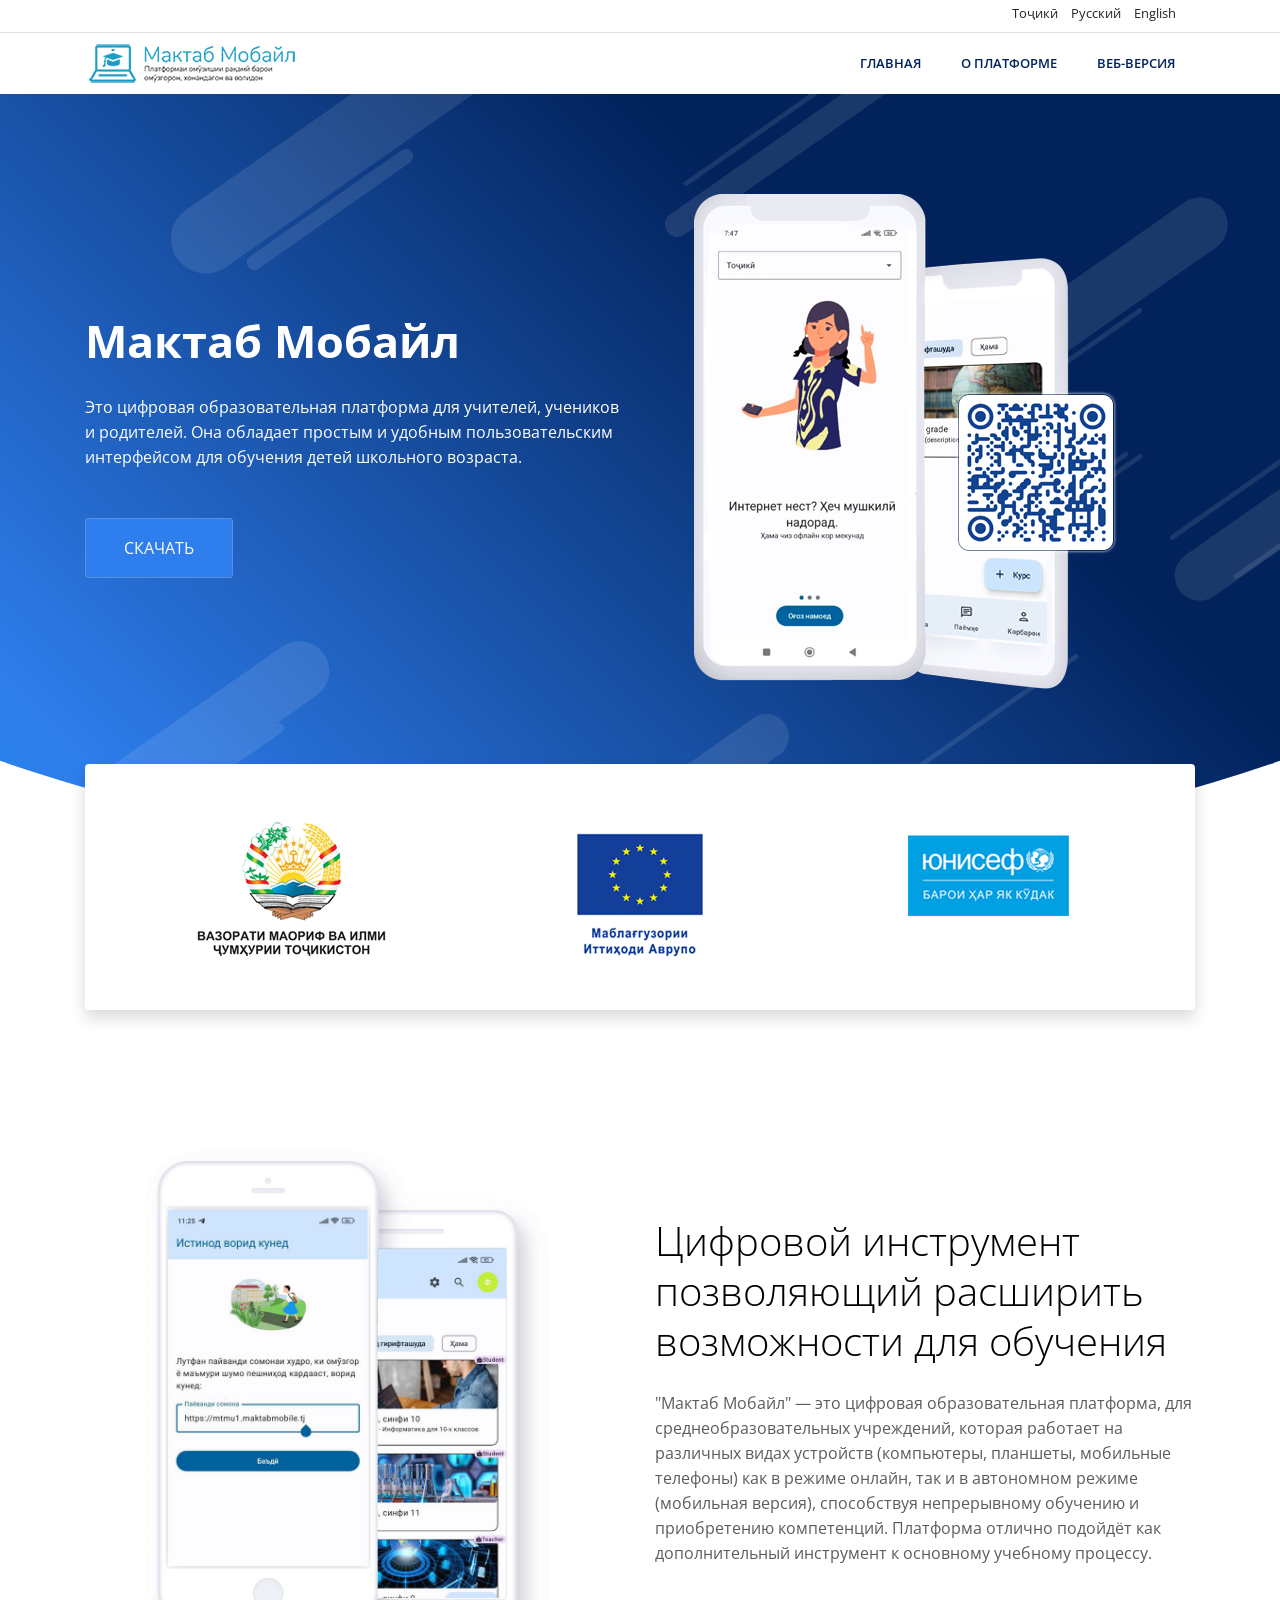
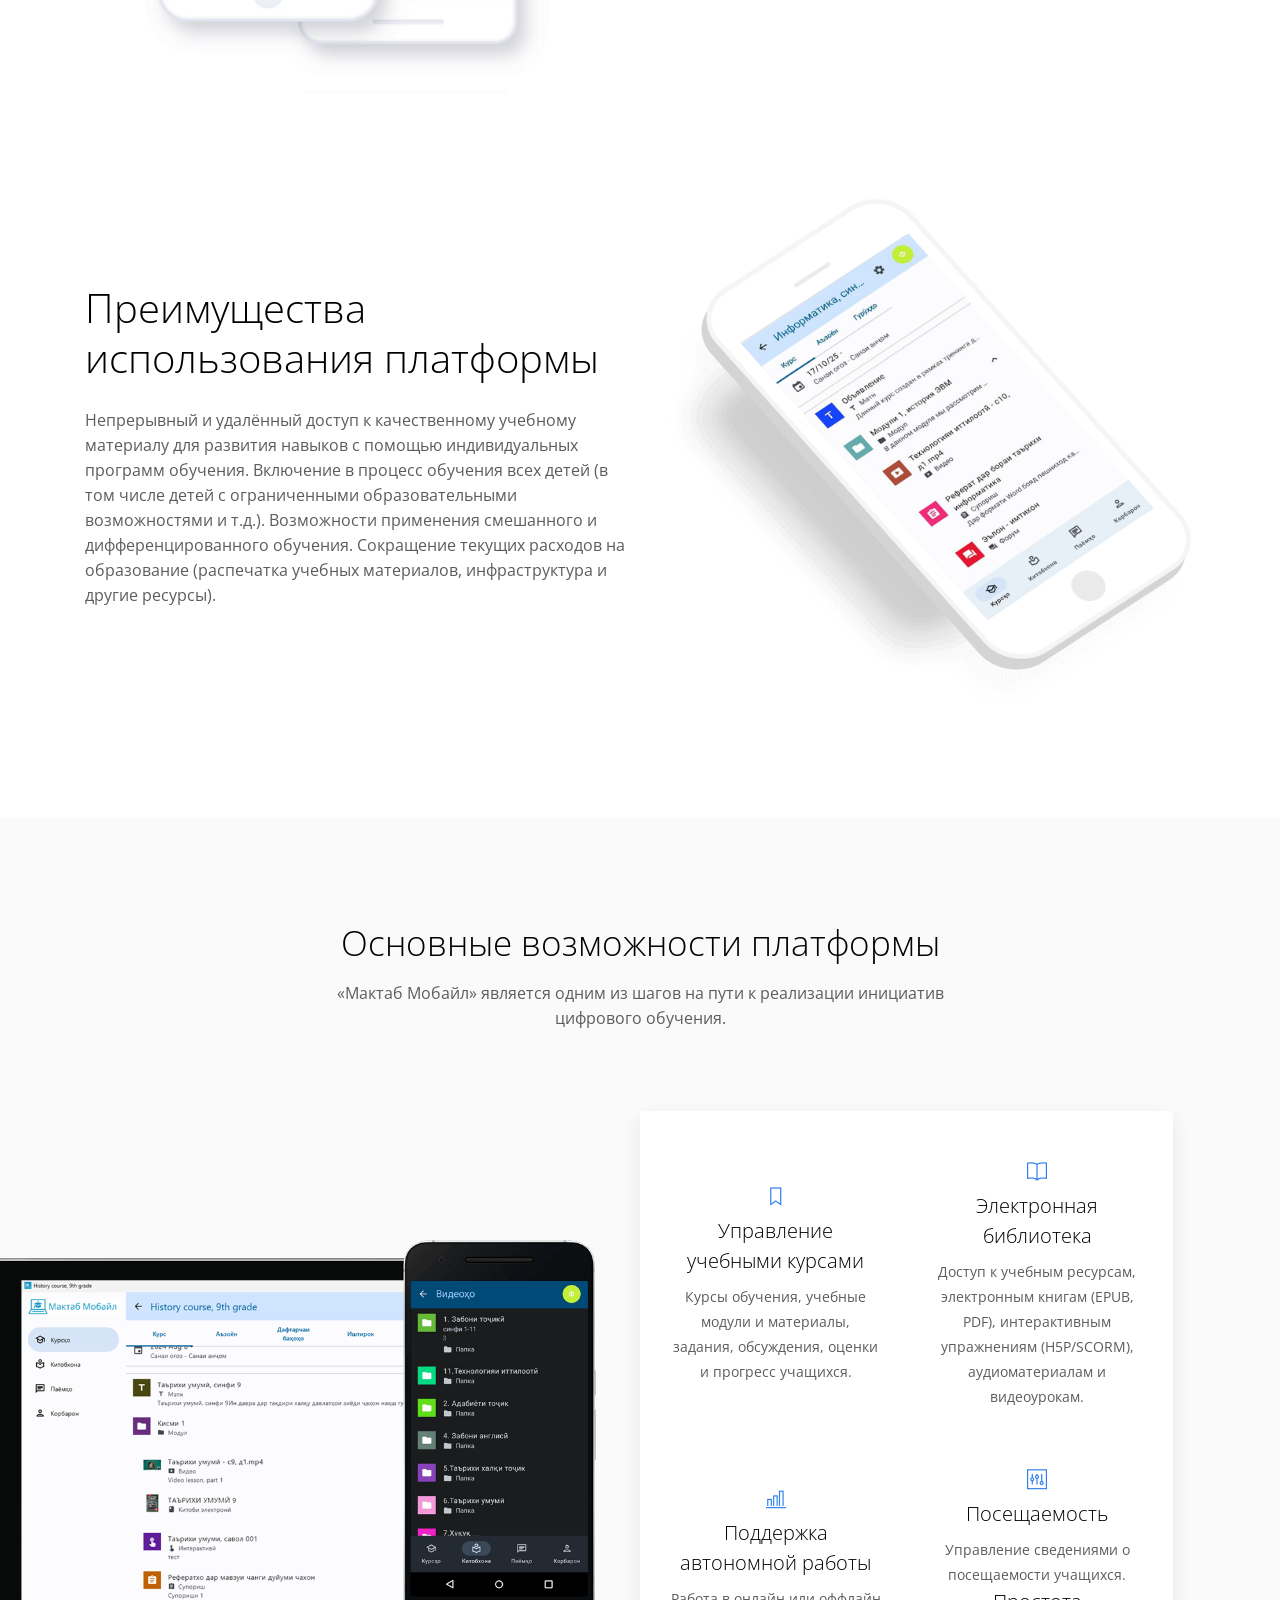
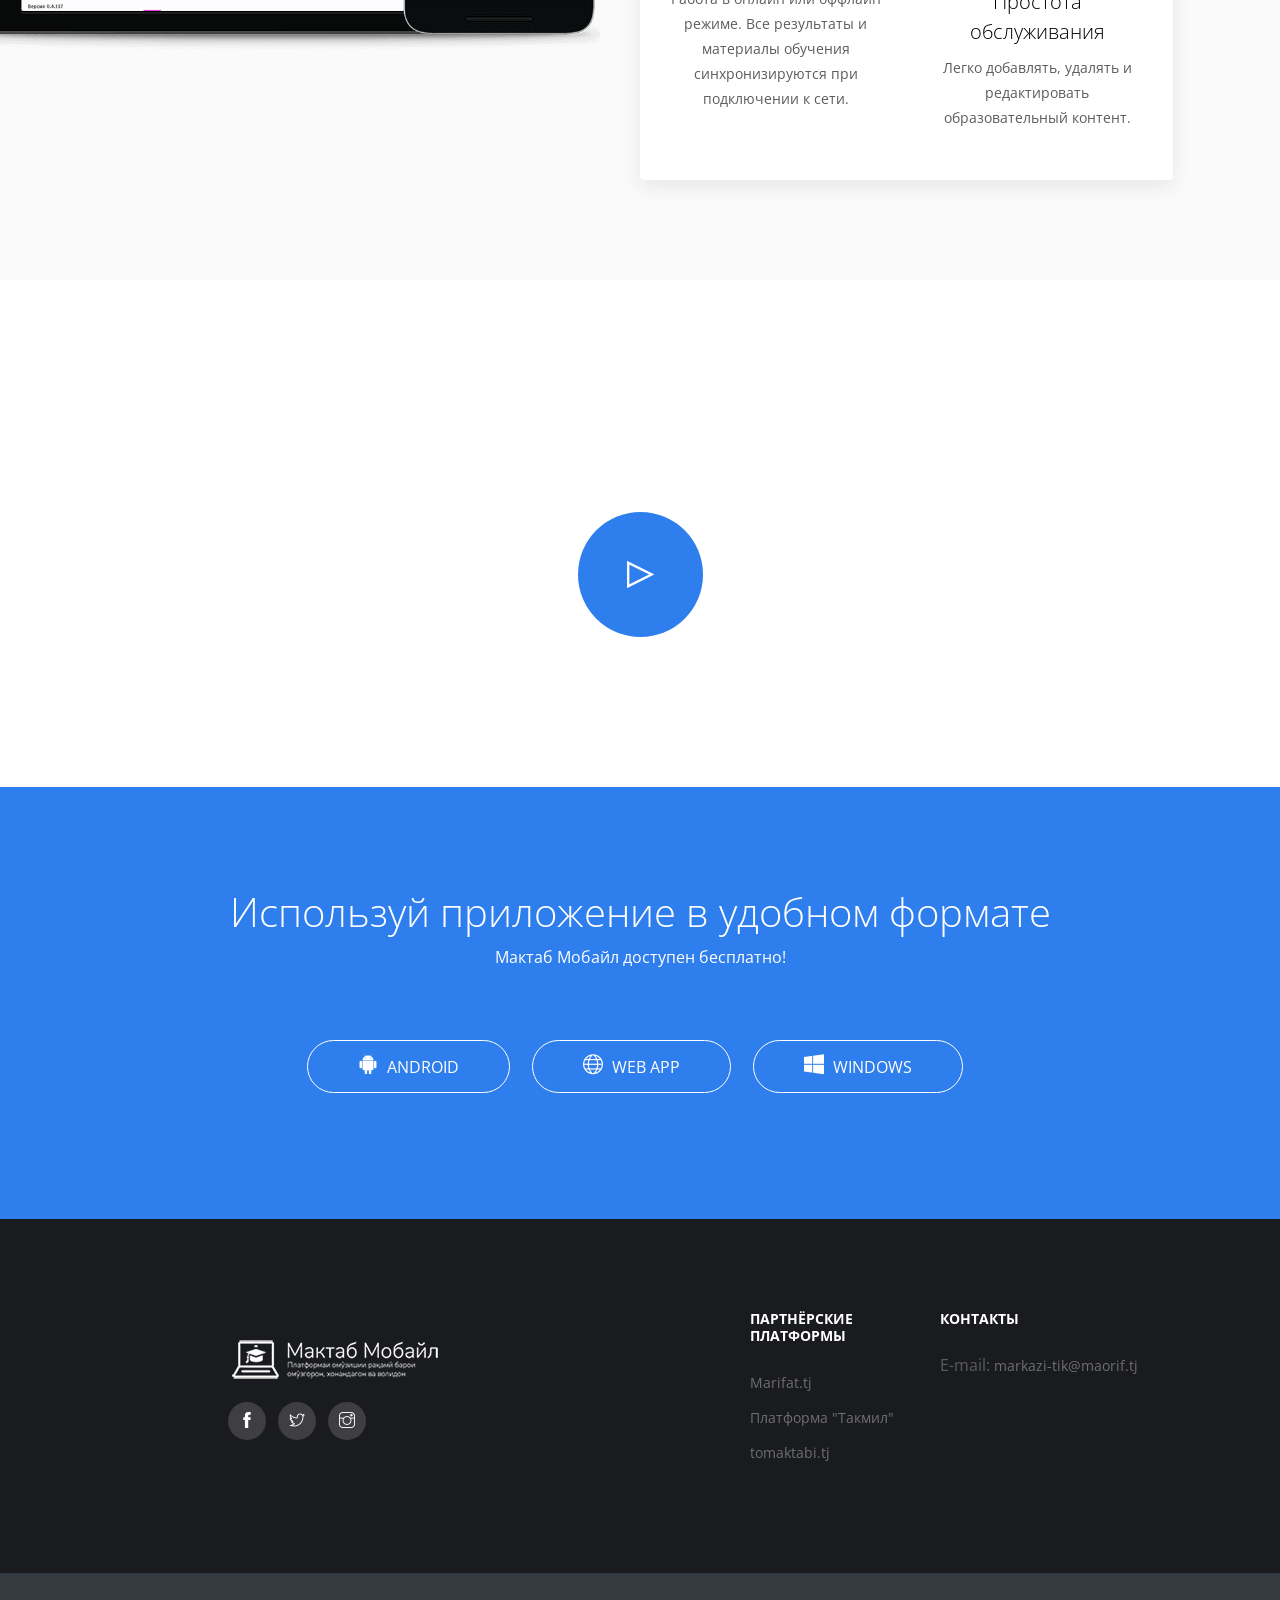
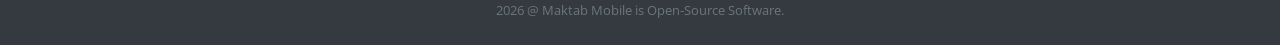
==== commit b6039152: "prepare translations" ====
--- a/index.html
+++ b/index.html
@@ -27,9 +27,10 @@
 	<div class="container p-1">
 	<div class="row" style="height: 24px;">
 		<div class="col-lg-12 text-right" style="font-size:13px;">
-		<a href="" onclick="setLanguage('en');" style="margin-right: 10px; font-family: OpenSans;" id="english_lang">English</a>
-		<a href="" onclick="setLanguage('ru');" style="margin-right: 10px; font-family: OpenSans;" id="russian_lang">Русский</a>
-		<a href="" onclick="setLanguage('tj');" style="margin-right: 30px; font-family: OpenSans;" id="tajik_lang">Тоҷикӣ</a>
+		<a href="" onclick="setLanguage('tj');" style="margin-right: 10px;" id="tajik_lang">Тоҷикӣ</a>
+		<a href="" onclick="setLanguage('ru');" style="margin-right: 10px;" id="russian_lang">Русский</a>
+		<a href="" onclick="setLanguage('en');" style="margin-right: 30px;" id="english_lang">English</a>
+		
 		</div>
 	</div>
 	</div>
@@ -45,13 +46,13 @@
     <div class="collapse navbar-collapse" id="navbarNav">
       <ul class="navbar-nav ml-auto">
 		<li class="nav-item">
-          <a class="nav-link active" href="index.html">Главная</a>
+          <a class="nav-link active" href="index.html" lngK="Main">Главная</a>
         </li>
         <li class="nav-item @@about">
-          <a class="nav-link" href="about.html">О платформе</a>
+          <a class="nav-link" href="about.html" lngK="About">О платформе</a>
         </li>
 		<li class="nav-item">
-          <a class="nav-link" href="https://school.maktabmobile.tj" target="_blank">Веб-версия</a>
+          <a class="nav-link" href="https://school.maktabmobile.tj" target="_blank" lngK="WebVersion">Веб-версия</a>
         </li>
       </ul>
     </div>
@@ -83,12 +84,12 @@
 	<div class="container">
 		<div class="row align-items-center">
 			<div class="col-md-6 order-2 order-md-1 text-center text-md-left">
-				<h1 class="text-white font-weight-bold mb-4">Мактаб Мобайл</h1>
-				<p class="text-white mb-5">Это цифровая образовательная платформа для учителей, учеников и родителей. Она обладает простым и удобным пользовательским интерфейсом для обучения детей школьного возраста.</p>
-				<a href="https://play.google.com/store/apps/details?id=tj.maktabmobile.app" class="btn btn-main-md" style="border:1px solid #5b8fd8">Скачать</a>
+				<h1 class="text-white font-weight-bold mb-4" lngK="MaktabMobile">Мактаб Мобайл</h1>
+				<p class="text-white mb-5" lngK="mainDescr">Это цифровая образовательная платформа для учителей, учеников и родителей. Она обладает простым и удобным пользовательским интерфейсом для обучения детей школьного возраста.</p>
+				<a href="https://play.google.com/store/apps/details?id=tj.maktabmobile.app" class="btn btn-main-md" style="border:1px solid #5b8fd8" lngK="Download">Скачать</a>
 			</div>
 			<div class="col-md-6 text-center order-1 order-md-2">
-				<img class="img-fluid" src="images/mm/mobile2.png" alt="screenshot">
+				<img class="img-fluid" src="images/mm/mobile2.png" alt="MaktabMobile">
 			</div>
 		</div>
 	</div>
@@ -130,9 +131,9 @@
 			<div class="col-lg-6 mr-auto align-self-center">
 				<div class="feature-content">
 					<!-- Feature Title -->
-					<h2>Цифровой инструмент позволяющий расширить возможности для обучения</h2>
+					<h2 lngK="mainH1">Цифровой инструмент позволяющий расширить возможности для обучения</h2>
 					<!-- Feature Description -->
-					<p class="desc">"Мактаб Мобайл" — это цифровая образовательная платформа, для среднеобразовательных учреждений, которая работает на различных видах устройств (компьютеры, планшеты, мобильные телефоны) как в режиме онлайн, так и в автономном режиме (мобильная версия), способствуя непрерывному обучению и приобретению компетенций. Платформа отлично подойдёт как дополнительный инструмент к основному учебному процессу.</p>
+					<p class="desc" lngK="mainD1">"Мактаб Мобайл" — это цифровая образовательная платформа, для среднеобразовательных учреждений, которая работает на различных видах устройств (компьютеры, планшеты, мобильные телефоны) как в режиме онлайн, так и в автономном режиме (мобильная версия), способствуя непрерывному обучению и приобретению компетенций. Платформа отлично подойдёт как дополнительный инструмент к основному учебному процессу.</p>
 				</div>
 			</div>
 		</div>
@@ -145,9 +146,9 @@
 			<div class="col-lg-6 ml-auto align-self-center">
 				<div class="feature-content">
 					<!-- Feature Title -->
-					<h2>Преимущества использования платформы</h2>
+					<h2 lngK="mainH2">Преимущества использования платформы</h2>
 					<!-- Feature Description -->
-					<p>Непрерывный и удалённый доступ к качественному учебному материалу для развития навыков с помощью индивидуальных программ обучения. Включение в процесс обучения всех детей (в том числе детей с ограниченными образовательными возможностями и т.д.). Возможности применения смешанного и дифференцированного обучения. Сокращение текущих расходов на образование (распечатка учебных материалов, инфраструктура и другие ресурсы).</p>
+					<p lngK="mainD2">Непрерывный и удалённый доступ к качественному учебному материалу для развития навыков с помощью индивидуальных программ обучения. Включение в процесс обучения всех детей (в том числе детей с ограниченными образовательными возможностями и т.д.). Возможности применения смешанного и дифференцированного обучения. Сокращение текущих расходов на образование (распечатка учебных материалов, инфраструктура и другие ресурсы).</p>
 				</div>
 			</div>
 			<div class="col-lg-6 mr-auto justify-content-center">
@@ -169,8 +170,8 @@
 		<div class="row">
 			<div class="col-lg-12">
 				<div class="section-title">
-					<h2>Основные возможности платформы</h2>
-					<p>«Мактаб Мобайл» является одним из шагов на пути к реализации инициатив цифрового обучения.</p>
+					<h2 lngK="mainH3">Основные возможности платформы</h2>
+					<p lngK="mainD3">«Мактаб Мобайл» является одним из шагов на пути к реализации инициатив цифрового обучения.</p>
 				</div>
 			</div>
 		</div>
@@ -190,9 +191,9 @@
 								<!-- Icon -->
 								<i class="ti-bookmark"></i>
 								<!-- Heading -->
-								<h3>Управление учебными курсами</h3>
-								<!-- Description -->
-								<p>Курсы обучения, учебные модули и материалы, задания, обсуждения, оценки и прогресс учащихся.</p>
+								<h3 lngK="mainH4">Управление учебными курсами</h3>
+								<!-- Description -->
+								<p lngK="mainD4">Курсы обучения, учебные модули и материалы, задания, обсуждения, оценки и прогресс учащихся.</p>
 							</div>
 						</div>
 						<div class="col-md-6 col-xs-12">
@@ -258,7 +259,7 @@
 						<i class="ti-control-play video"></i>
 					</a> -->
 					<br>
-					<a href="https://youtube.com/shorts/muabighf5Bc" target="_blank">
+					<a href="https://www.youtube.com/playlist?list=PLSjLi6syRt2pgsEkg42RTnIU-hBkp2TOU" target="_blank">
 						<i class="ti-control-play video"></i>
 					</a>
 				</div>
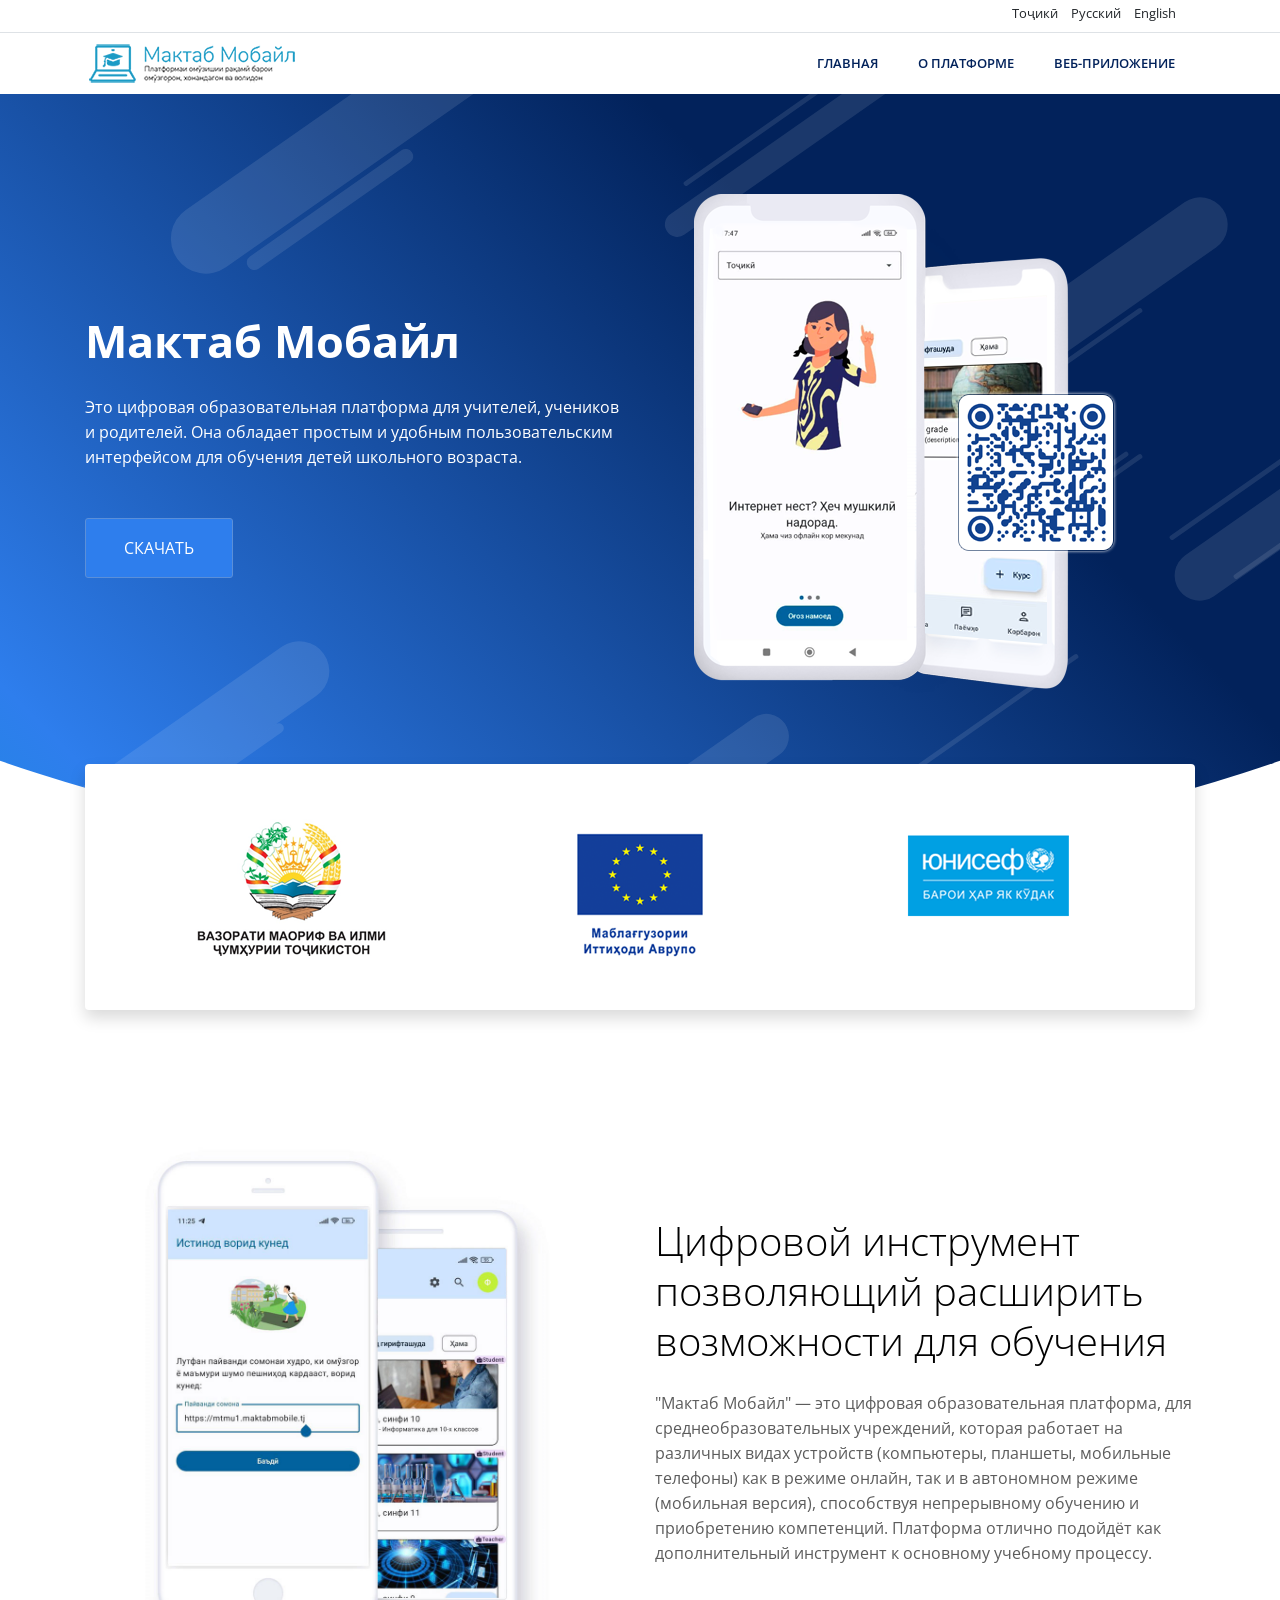
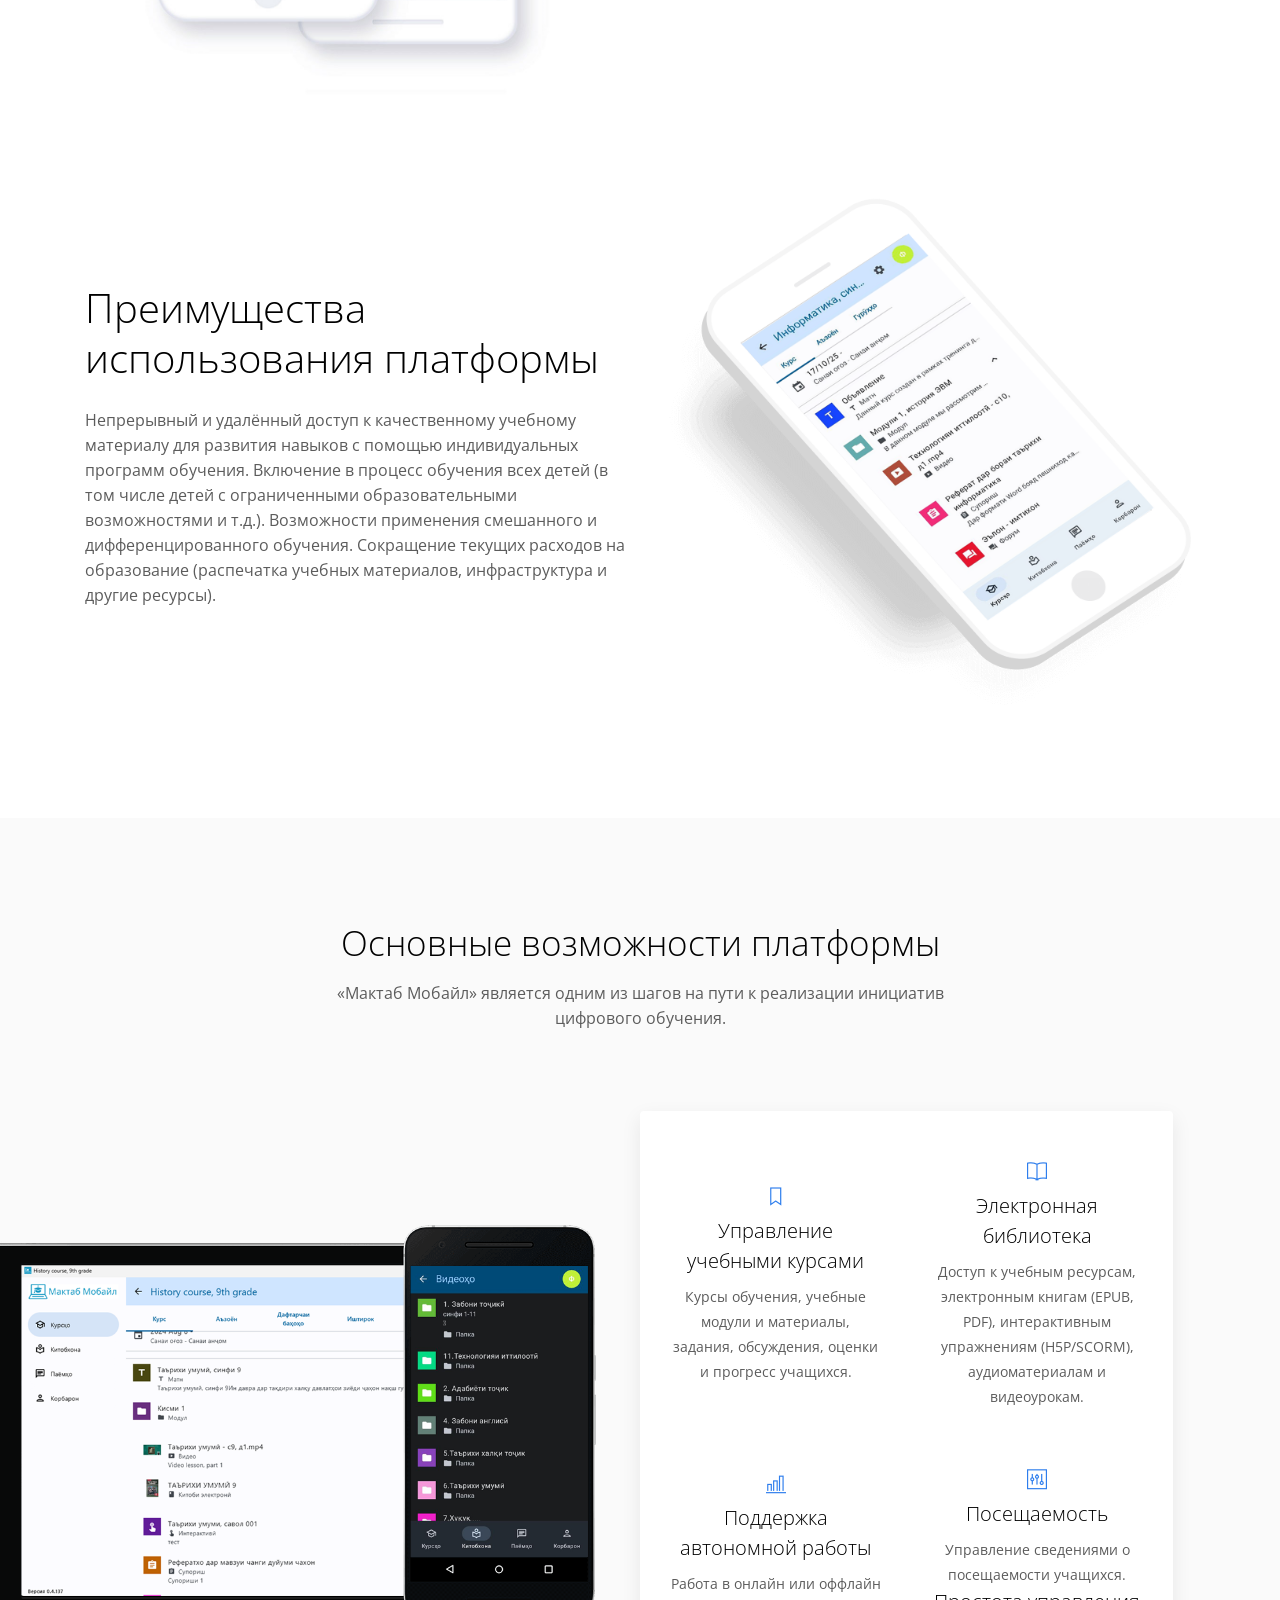
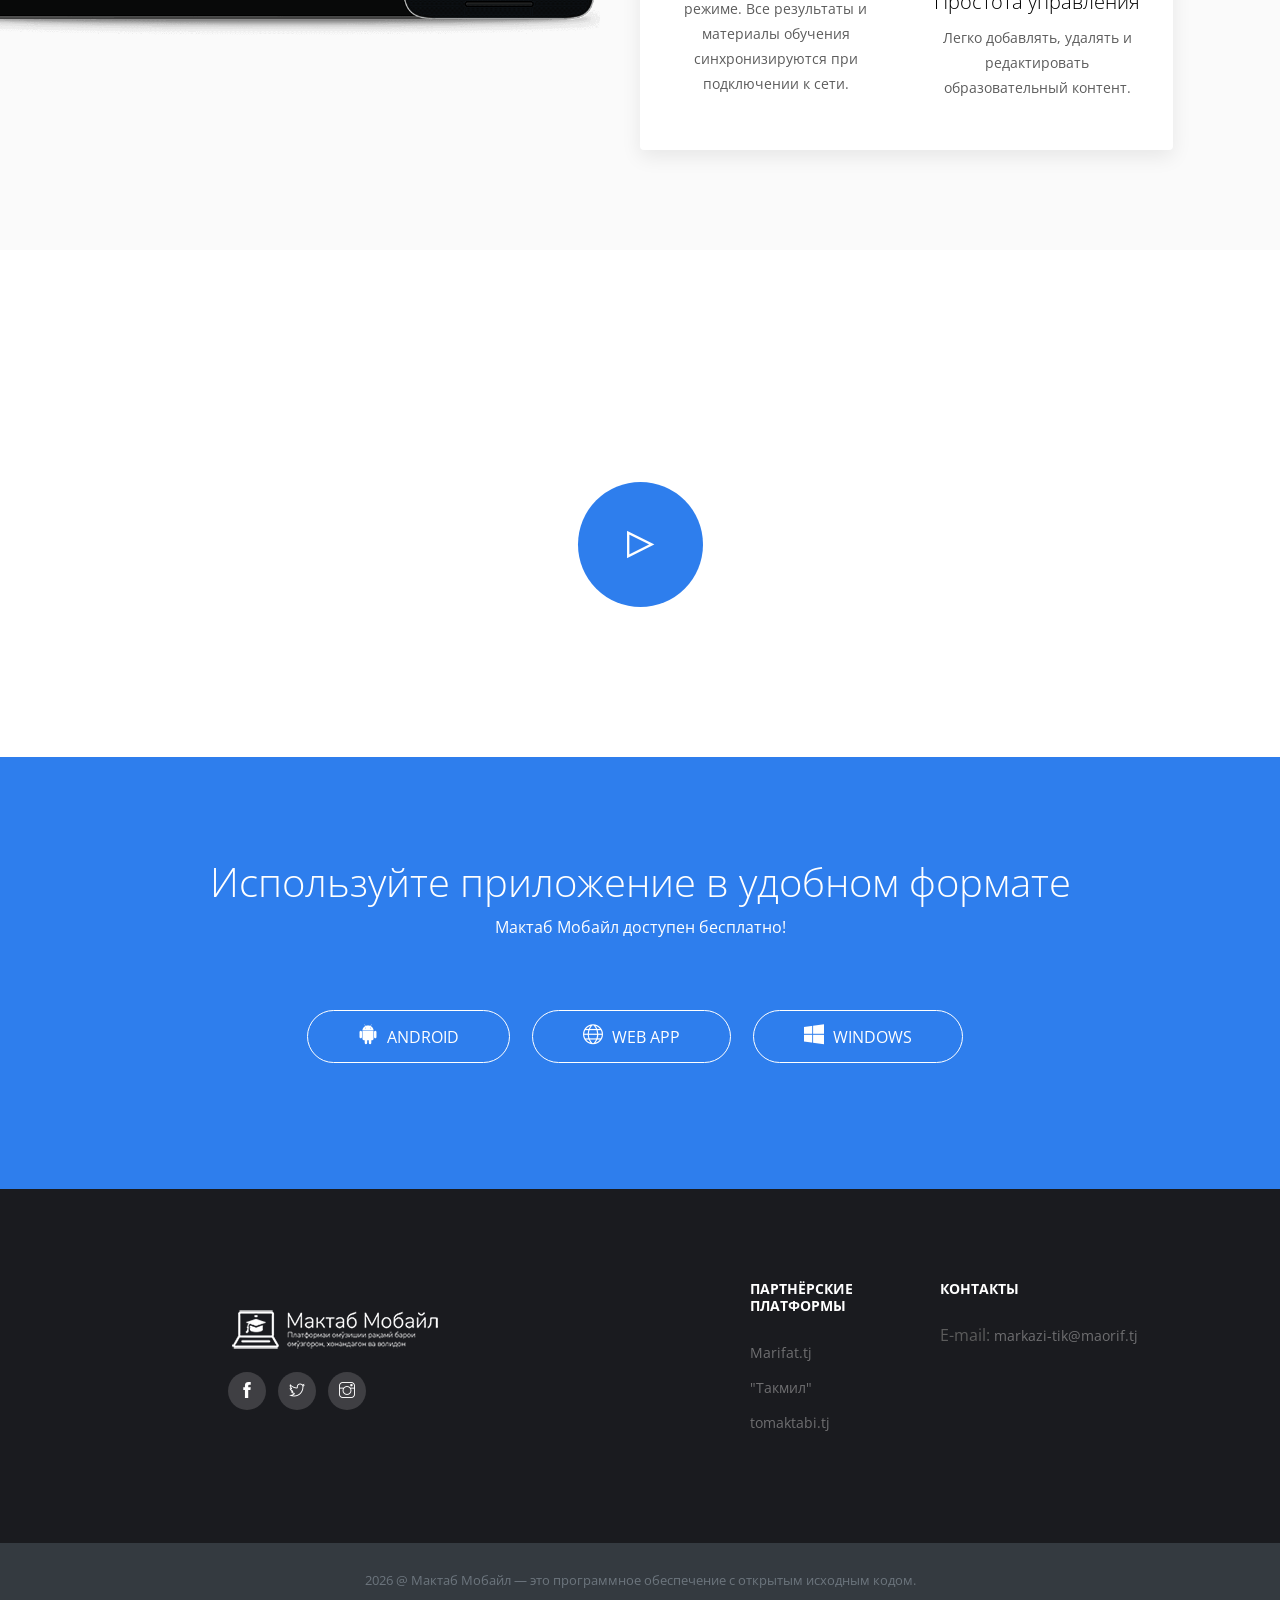
==== commit 8f9258b2: "main translation" ====
--- a/index.html
+++ b/index.html
@@ -27,9 +27,9 @@
 	<div class="container p-1">
 	<div class="row" style="height: 24px;">
 		<div class="col-lg-12 text-right" style="font-size:13px;">
-		<a href="" onclick="setLanguage('tj');" style="margin-right: 10px;" id="tajik_lang">Тоҷикӣ</a>
-		<a href="" onclick="setLanguage('ru');" style="margin-right: 10px;" id="russian_lang">Русский</a>
-		<a href="" onclick="setLanguage('en');" style="margin-right: 30px;" id="english_lang">English</a>
+		<a href="" style="margin-right: 10px;" id="tajik_lang" class="langPicker" langCode="tj">Тоҷикӣ</a>
+		<a href="" style="margin-right: 10px;" id="russian_lang" class="langPicker" langCode="ru">Русский</a>
+		<a href="" style="margin-right: 30px;" id="english_lang" class="langPicker" langCode="en">English</a>
 		
 		</div>
 	</div>
@@ -46,13 +46,13 @@
     <div class="collapse navbar-collapse" id="navbarNav">
       <ul class="navbar-nav ml-auto">
 		<li class="nav-item">
-          <a class="nav-link active" href="index.html" lngK="Main">Главная</a>
+          <a class="nav-link active translate" href="index.html" lngTXT="Main">Главная</a>
         </li>
         <li class="nav-item @@about">
-          <a class="nav-link" href="about.html" lngK="About">О платформе</a>
+          <a class="nav-link translate" href="about.html" lngTXT="About">О платформе</a>
         </li>
 		<li class="nav-item">
-          <a class="nav-link" href="https://school.maktabmobile.tj" target="_blank" lngK="WebVersion">Веб-версия</a>
+          <a class="nav-link translate" href="https://school.maktabmobile.tj" target="_blank" lngTXT="WebApp">Веб-версия</a>
         </li>
       </ul>
     </div>
@@ -84,9 +84,9 @@
 	<div class="container">
 		<div class="row align-items-center">
 			<div class="col-md-6 order-2 order-md-1 text-center text-md-left">
-				<h1 class="text-white font-weight-bold mb-4" lngK="MaktabMobile">Мактаб Мобайл</h1>
-				<p class="text-white mb-5" lngK="mainDescr">Это цифровая образовательная платформа для учителей, учеников и родителей. Она обладает простым и удобным пользовательским интерфейсом для обучения детей школьного возраста.</p>
-				<a href="https://play.google.com/store/apps/details?id=tj.maktabmobile.app" class="btn btn-main-md" style="border:1px solid #5b8fd8" lngK="Download">Скачать</a>
+				<h1 class="text-white font-weight-bold mb-4 translate" lngTXT="MaktabMobile">Мактаб Мобайл</h1>
+				<p class="text-white mb-5 translate" lngTXT="mainDescr">Это цифровая образовательная платформа для учителей, учеников и родителей. Она обладает простым и удобным пользовательским интерфейсом для обучения детей школьного возраста.</p>
+				<a href="https://play.google.com/store/apps/details?id=tj.maktabmobile.app" class="btn btn-main-md translate" style="border:1px solid #5b8fd8" lngTXT="Download">Скачать</a>
 			</div>
 			<div class="col-md-6 text-center order-1 order-md-2">
 				<img class="img-fluid" src="images/mm/mobile2.png" alt="MaktabMobile">
@@ -131,9 +131,9 @@
 			<div class="col-lg-6 mr-auto align-self-center">
 				<div class="feature-content">
 					<!-- Feature Title -->
-					<h2 lngK="mainH1">Цифровой инструмент позволяющий расширить возможности для обучения</h2>
+					<h2 class="translate" lngTXT="mainH1">Цифровой инструмент позволяющий расширить возможности для обучения</h2>
 					<!-- Feature Description -->
-					<p class="desc" lngK="mainD1">"Мактаб Мобайл" — это цифровая образовательная платформа, для среднеобразовательных учреждений, которая работает на различных видах устройств (компьютеры, планшеты, мобильные телефоны) как в режиме онлайн, так и в автономном режиме (мобильная версия), способствуя непрерывному обучению и приобретению компетенций. Платформа отлично подойдёт как дополнительный инструмент к основному учебному процессу.</p>
+					<p class="desc translate" lngTXT="mainD1">"Мактаб Мобайл" — это цифровая образовательная платформа, для среднеобразовательных учреждений, которая работает на различных видах устройств (компьютеры, планшеты, мобильные телефоны) как в режиме онлайн, так и в автономном режиме (мобильная версия), способствуя непрерывному обучению и приобретению компетенций. Платформа отлично подойдёт как дополнительный инструмент к основному учебному процессу.</p>
 				</div>
 			</div>
 		</div>
@@ -146,9 +146,9 @@
 			<div class="col-lg-6 ml-auto align-self-center">
 				<div class="feature-content">
 					<!-- Feature Title -->
-					<h2 lngK="mainH2">Преимущества использования платформы</h2>
+					<h2 class="translate" lngTXT="mainH2">Преимущества использования платформы</h2>
 					<!-- Feature Description -->
-					<p lngK="mainD2">Непрерывный и удалённый доступ к качественному учебному материалу для развития навыков с помощью индивидуальных программ обучения. Включение в процесс обучения всех детей (в том числе детей с ограниченными образовательными возможностями и т.д.). Возможности применения смешанного и дифференцированного обучения. Сокращение текущих расходов на образование (распечатка учебных материалов, инфраструктура и другие ресурсы).</p>
+					<p class="translate" lngTXT="mainD2">Непрерывный и удалённый доступ к качественному учебному материалу для развития навыков с помощью индивидуальных программ обучения. Включение в процесс обучения всех детей (в том числе детей с ограниченными образовательными возможностями и т.д.). Возможности применения смешанного и дифференцированного обучения. Сокращение текущих расходов на образование (распечатка учебных материалов, инфраструктура и другие ресурсы).</p>
 				</div>
 			</div>
 			<div class="col-lg-6 mr-auto justify-content-center">
@@ -170,8 +170,8 @@
 		<div class="row">
 			<div class="col-lg-12">
 				<div class="section-title">
-					<h2 lngK="mainH3">Основные возможности платформы</h2>
-					<p lngK="mainD3">«Мактаб Мобайл» является одним из шагов на пути к реализации инициатив цифрового обучения.</p>
+					<h2 class="translate" lngTXT="mainH3">Основные возможности платформы</h2>
+					<p class="translate" lngTXT="mainD3">«Мактаб Мобайл» является одним из шагов на пути к реализации инициатив цифрового обучения.</p>
 				</div>
 			</div>
 		</div>
@@ -191,9 +191,9 @@
 								<!-- Icon -->
 								<i class="ti-bookmark"></i>
 								<!-- Heading -->
-								<h3 lngK="mainH4">Управление учебными курсами</h3>
-								<!-- Description -->
-								<p lngK="mainD4">Курсы обучения, учебные модули и материалы, задания, обсуждения, оценки и прогресс учащихся.</p>
+								<h3 class="translate" lngTXT="mainH4">Управление учебными курсами</h3>
+								<!-- Description -->
+								<p class="translate" lngTXT="mainD4">Курсы обучения, учебные модули и материалы, задания, обсуждения, оценки и прогресс учащихся.</p>
 							</div>
 						</div>
 						<div class="col-md-6 col-xs-12">
@@ -202,9 +202,9 @@
 								<!-- Icon -->
 								<i class="ti-book"></i>
 								<!-- Heading -->
-								<h3>Электронная библиотека</h3>
-								<!-- Description -->
-								<p>Доступ к учебным ресурсам, электронным книгам (EPUB, PDF), интерактивным упражнениям (H5P/SCORM), аудиоматериалам и видеоурокам.</p>
+								<h3 class="translate" lngTXT="mainH5">Электронная библиотека</h3>
+								<!-- Description -->
+								<p class="translate" lngTXT="mainD5">Доступ к учебным ресурсам, электронным книгам (EPUB, PDF), интерактивным упражнениям (H5P/SCORM), аудиоматериалам и видеоурокам.</p>
 							</div>
 						</div>
 						<div class="col-md-6 col-xs-12">
@@ -213,9 +213,9 @@
 								<!-- Icon -->
 								<i class="ti-bar-chart"></i>
 								<!-- Heading -->
-								<h3>Поддержка автономной работы</h3>
-								<!-- Description -->
-								<p>Работа в онлайн или оффлайн режиме. Все результаты и материалы обучения синхронизируются при подключении к сети.</p>
+								<h3 class="translate" lngTXT="mainH6">Поддержка автономной работы</h3>
+								<!-- Description -->
+								<p class="translate" lngTXT="mainD6">Работа в онлайн или оффлайн режиме. Все результаты и материалы обучения синхронизируются при подключении к сети.</p>
 							</div>
 						</div>
 						<div class="col-md-6 col-xs-12">
@@ -224,13 +224,13 @@
 								<!-- Icon -->
 								<i class="ti-panel"></i>
 								<!-- Heading -->
-								<h3>Посещаемость</h3>
-								<!-- Description -->
-								<p>Управление сведениями о посещаемости учащихся.</p>
-								<!-- Heading -->
-								<h3>Простота обслуживания</h3>
-								<!-- Description -->
-								<p>Легко добавлять, удалять и редактировать образовательный контент.</p>
+								<h3 class="translate" lngTXT="mainH7">Посещаемость</h3>
+								<!-- Description -->
+								<p class="translate" lngTXT="mainD7">Управление сведениями о посещаемости учащихся.</p>
+								<!-- Heading -->
+								<h3 class="translate" lngTXT="mainH8">Простота обслуживания</h3>
+								<!-- Description -->
+								<p class="translate" lngTXT="mainD8">Легко добавлять, удалять и редактировать образовательный контент.</p>
 							</div>
 						</div>
 					</div>
@@ -251,7 +251,7 @@
 			<div class="col-lg-12">
 				<div class="content-block">
 					<!-- Heading -->
-					<h2>Демо видео - начало работы с платформой</h2>
+					<h2 class="translate" lngTXT="mainH9">Демо видео - начало работы с платформой</h2>
 					<!-- Promotional Speech -->
 					<!-- <p>Данный плейлист содержит серию видеороликов по основам работы с платформой</p> -->
 					<!-- Video -->
@@ -279,8 +279,8 @@
 	<div class="container">
 		<div class="row">
 			<div class="col-lg-12">
-				<h2>Используй приложение в удобном формате</h2>
-				<p>Мактаб Мобайл доступен бесплатно!
+				<h2 class="translate" lngTXT="mainH10">Используйте приложение в удобном формате</h2>
+				<p class="translate" lngTXT="mainD10">Мактаб Мобайл доступен бесплатно!</p>
 				<ul class="list-inline">
 					<li class="list-inline-item">
 						<a href="https://play.google.com/store/apps/details?id=tj.maktabmobile.app" class="btn btn-rounded-icon">
@@ -333,11 +333,11 @@
         <div class="col-lg-2 col-md-3 col-6 mt-5 mt-lg-0">
           <div class="block-2">
             <!-- heading -->
-            <h6>Партнёрские платформы</h6>
+            <h6 class="translate" lngTXT="mainH11">Партнёрские платформы</h6>
             <!-- links -->
             <ul>
               <li><a href="https://marifat.tj">Marifat.tj</a></li>
-              <li><a href="https://dl.rcict.net">Платформа "Такмил"</a></li>
+              <li><a href="https://dl.rcict.net">"Такмил"</a></li>
               <li><a href="https://tomaktabi.tj">tomaktabi.tj</a></li>
             </ul>
           </div>
@@ -345,7 +345,7 @@
         <div class="col-lg-3 col-md-3 col-6 mt-5 mt-lg-0">
           <div class="block-2">
             <!-- heading -->
-            <h6>Контакты</h6>
+            <h6 class="translate" lngTXT="mainH12">Контакты</h6>
             <!-- links -->
             <ul>
               <li>E-mail: <a href="mailto:markazi-tik@maorif.tj">markazi-tik@maorif.tj</a></li>
@@ -356,7 +356,7 @@
     </div>
   </div>
   <div class="text-center bg-dark py-4">
-    <small class="text-secondary"><script>document.write(new Date().getFullYear())</script> @ Maktab Mobile is Open-Source Software<a href="https://github.com/UstadMobile/UstadMobile/tree/release-maktab-mobile">.</a></small>
+    <small class="text-secondary"><script>document.write(new Date().getFullYear())</script> @ <span  class="translate" lngTXT="footer1">Maktab Mobile is Open-Source Software</span><a href="https://github.com/UstadMobile/UstadMobile/tree/release-maktab-mobile">.</a></small>
   </div>
 </footer>
 
@@ -375,6 +375,7 @@
   <script src="plugins/aos/aos.js"></script>
   
   <script src="js/script.js"></script>
+  <script src="js/translation.js"></script>
 </body>
 
 </html>
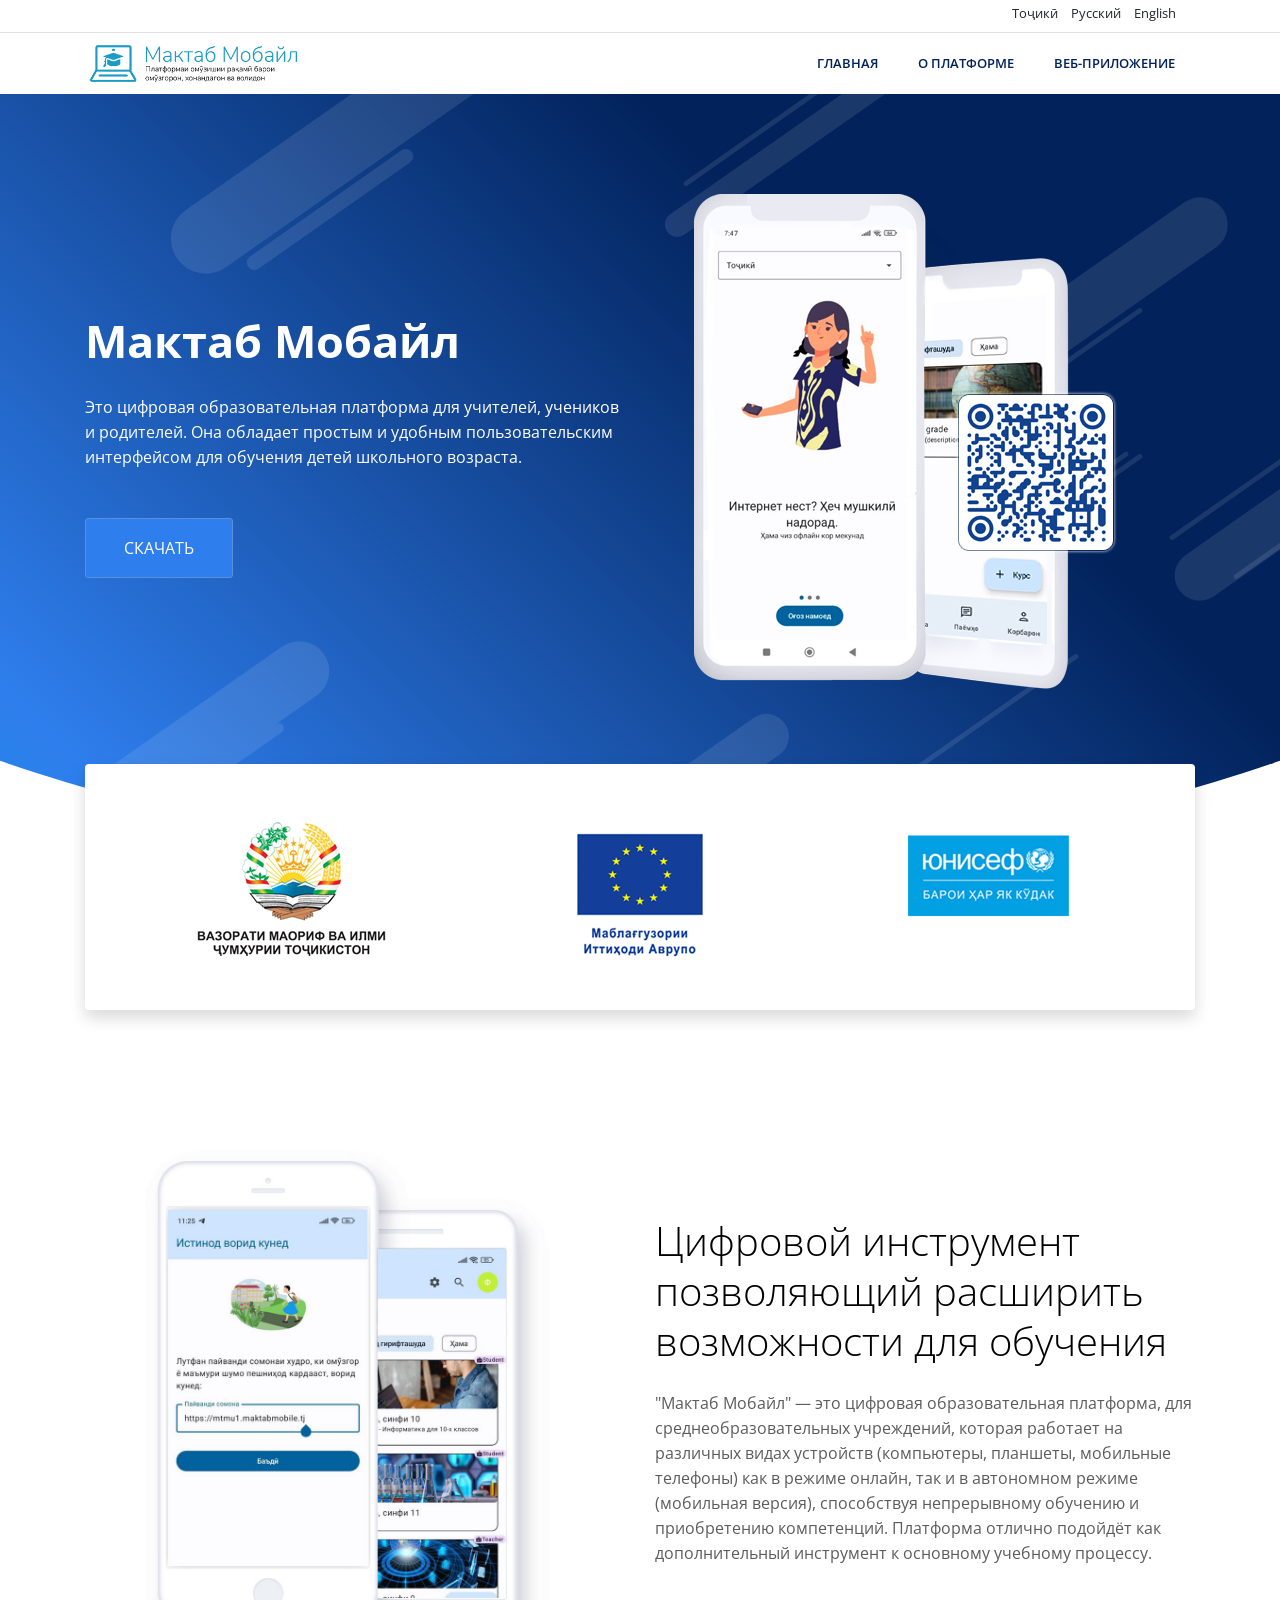
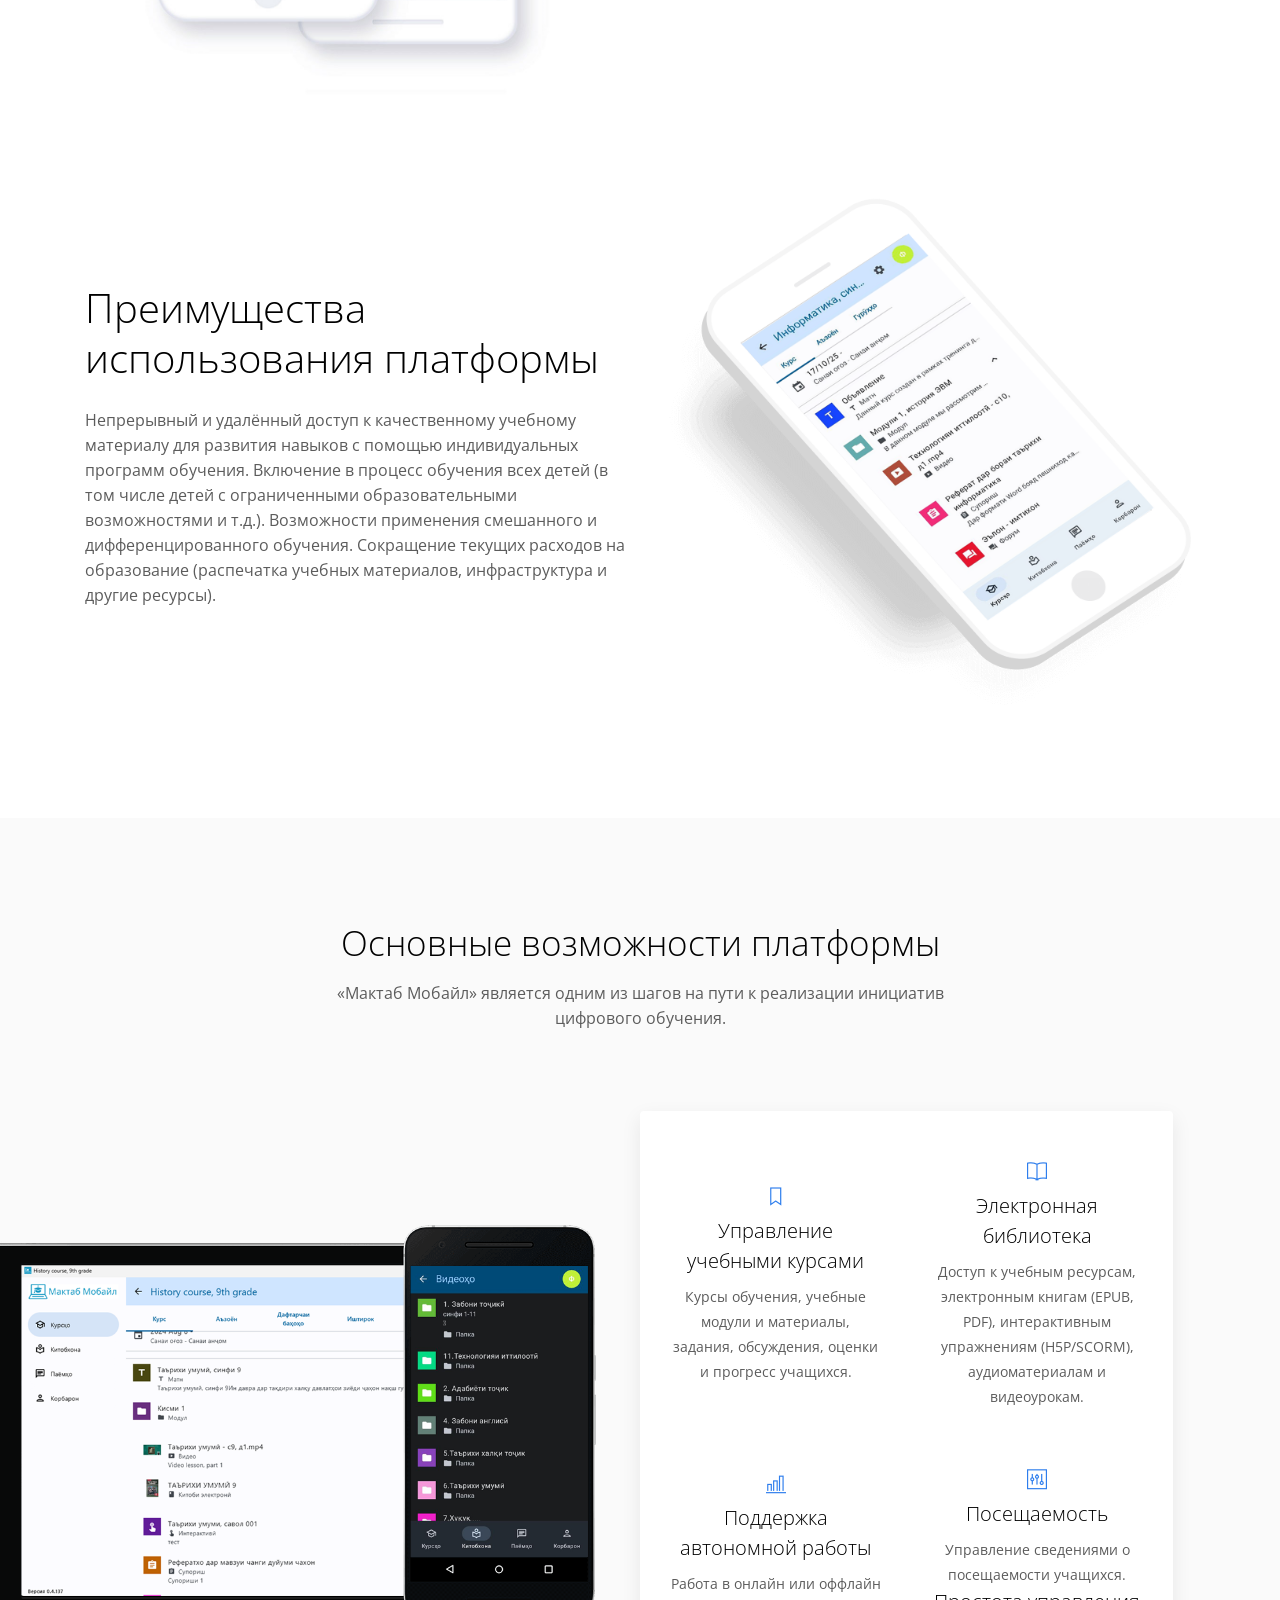
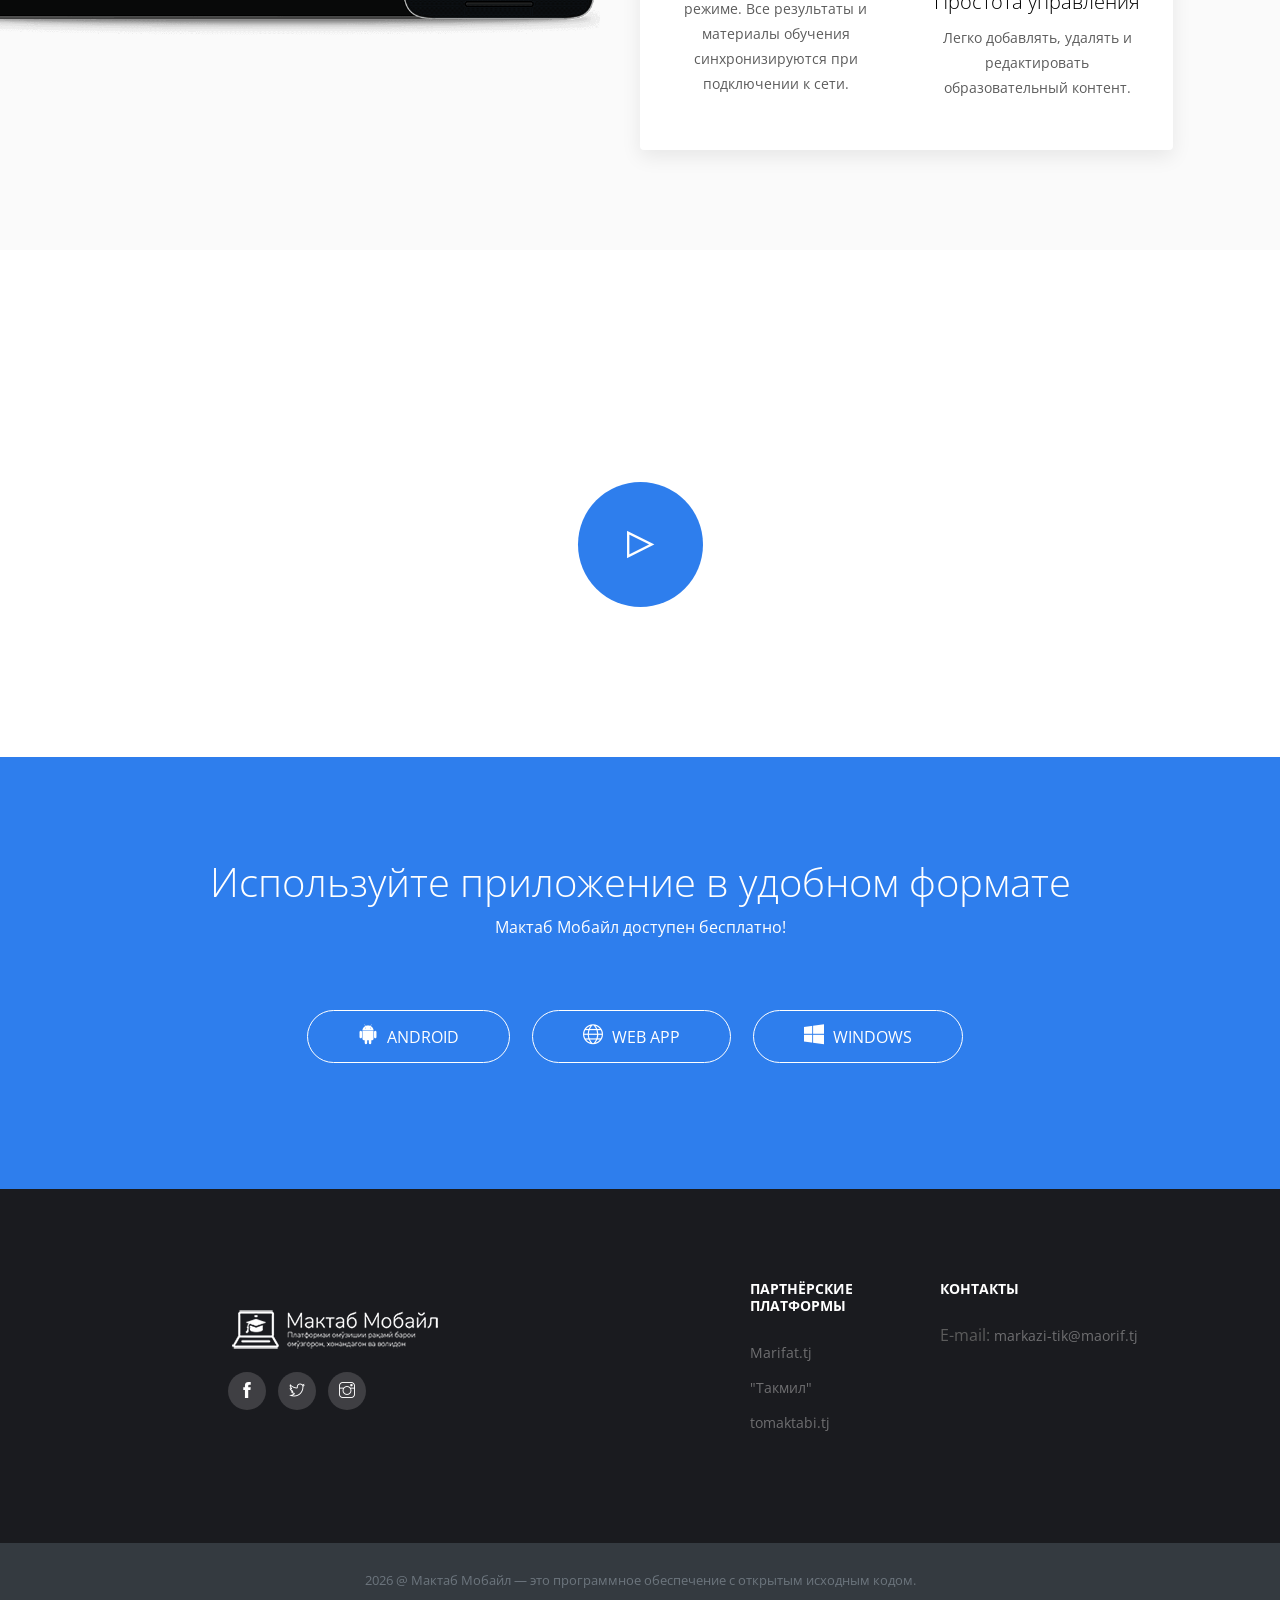
==== commit 773cf08d: "upd logo horizontal" ====
--- a/index.html
+++ b/index.html
@@ -30,7 +30,6 @@
 		<a href="" style="margin-right: 10px;" id="tajik_lang" class="langPicker" langCode="tj">Тоҷикӣ</a>
 		<a href="" style="margin-right: 10px;" id="russian_lang" class="langPicker" langCode="ru">Русский</a>
 		<a href="" style="margin-right: 30px;" id="english_lang" class="langPicker" langCode="en">English</a>
-		
 		</div>
 	</div>
 	</div>
@@ -38,7 +37,7 @@
 
 <nav class="navbar main-nav navbar-expand-lg px-2 px-sm-0 py-2 py-lg-0">
   <div class="container">
-    <a class="navbar-brand" href="index.html"><img src="images/mm/logo-horizontal.png" alt="logo"></a>
+    <a class="navbar-brand" href="index.html"><img src="images/mm/logo_80x400.png" height="45" alt="logo"></a>
     <button class="navbar-toggler" type="button" data-toggle="collapse" data-target="#navbarNav"
       aria-controls="navbarNav" aria-expanded="false" aria-label="Toggle navigation">
       <span class="ti-menu"></span>
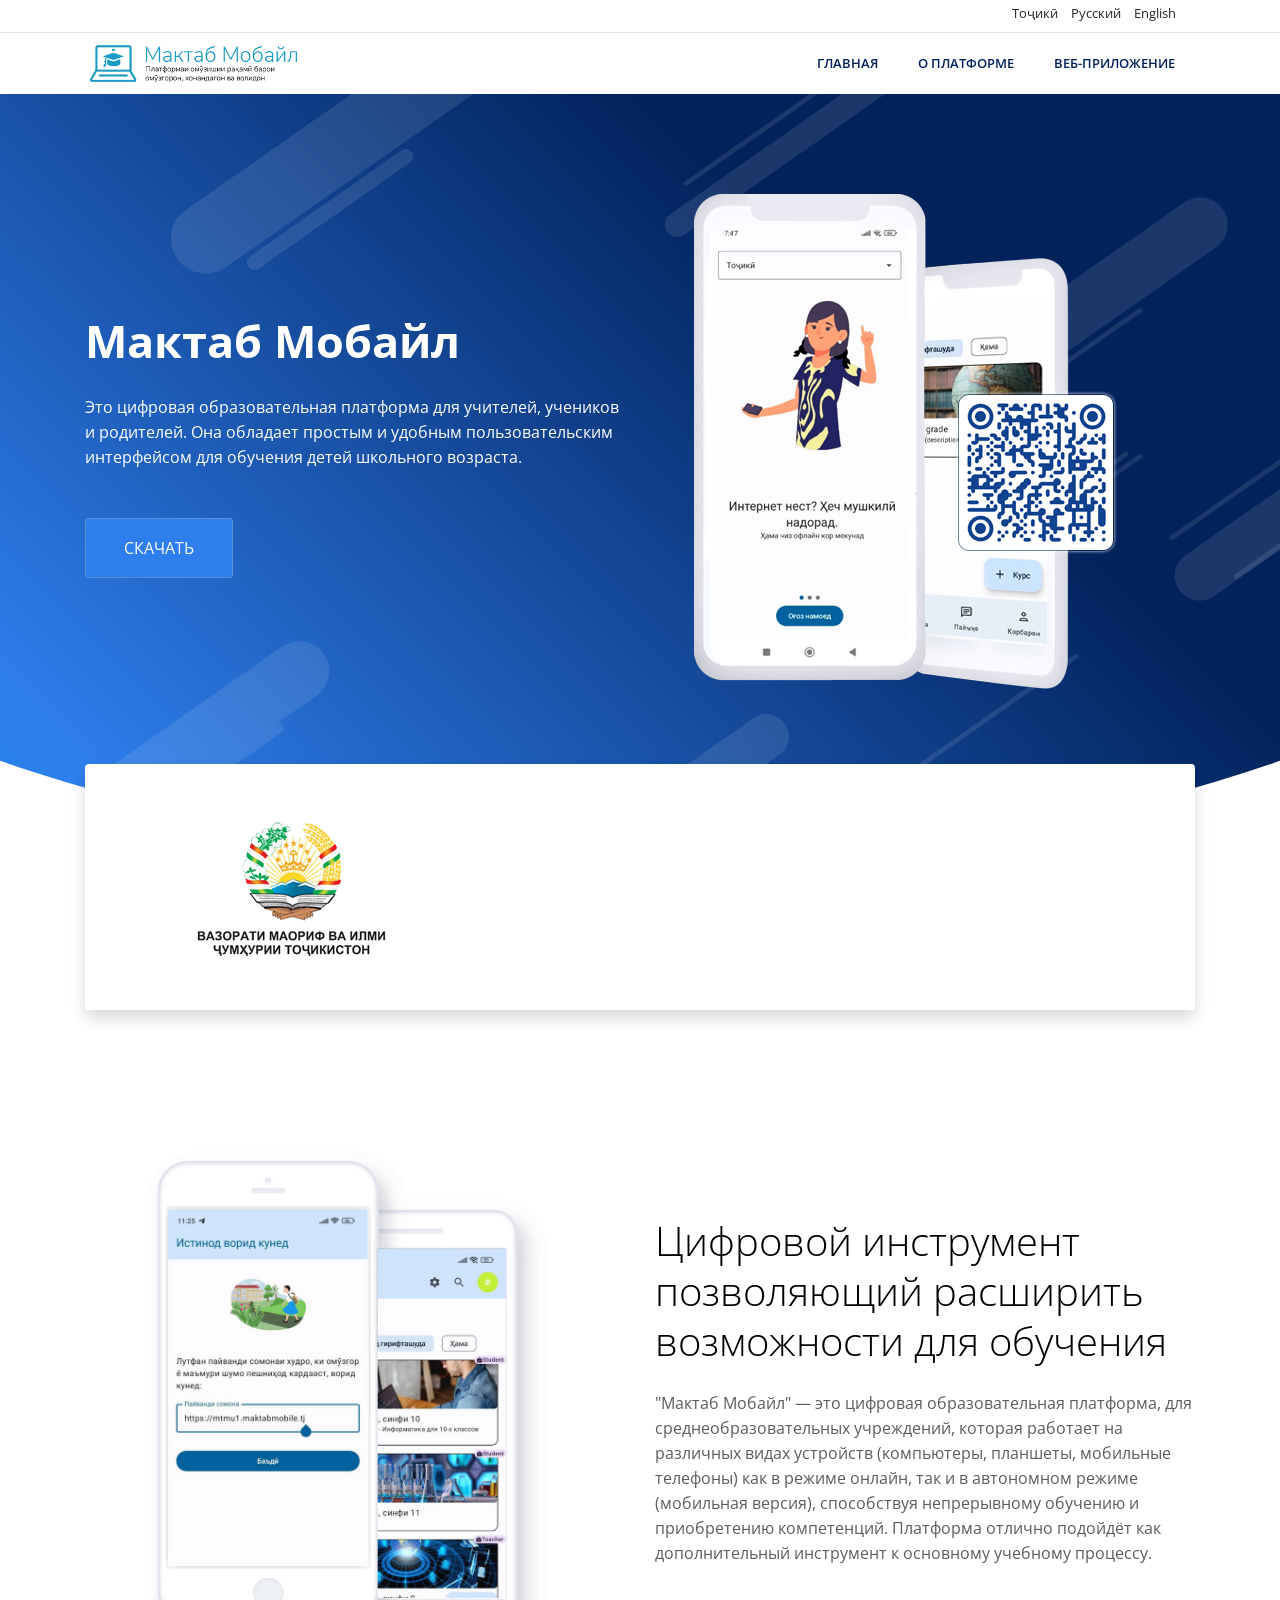
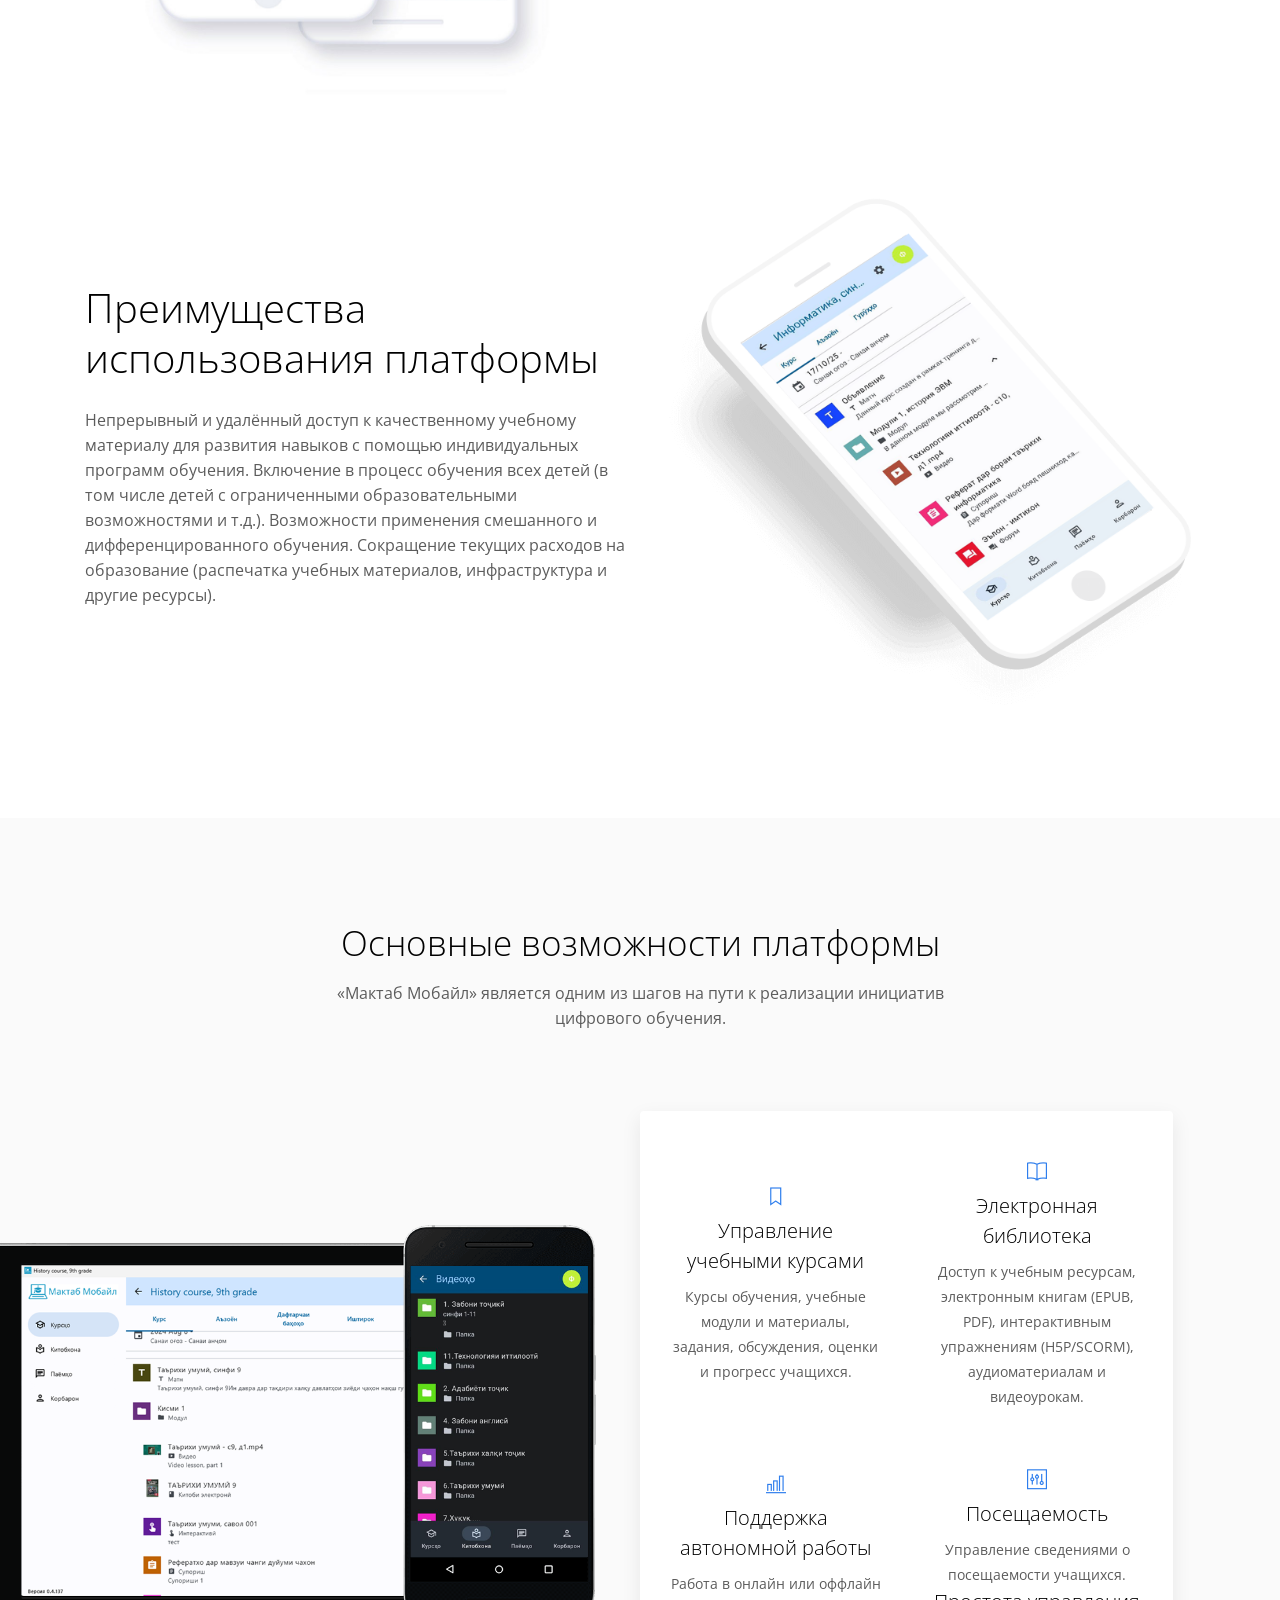
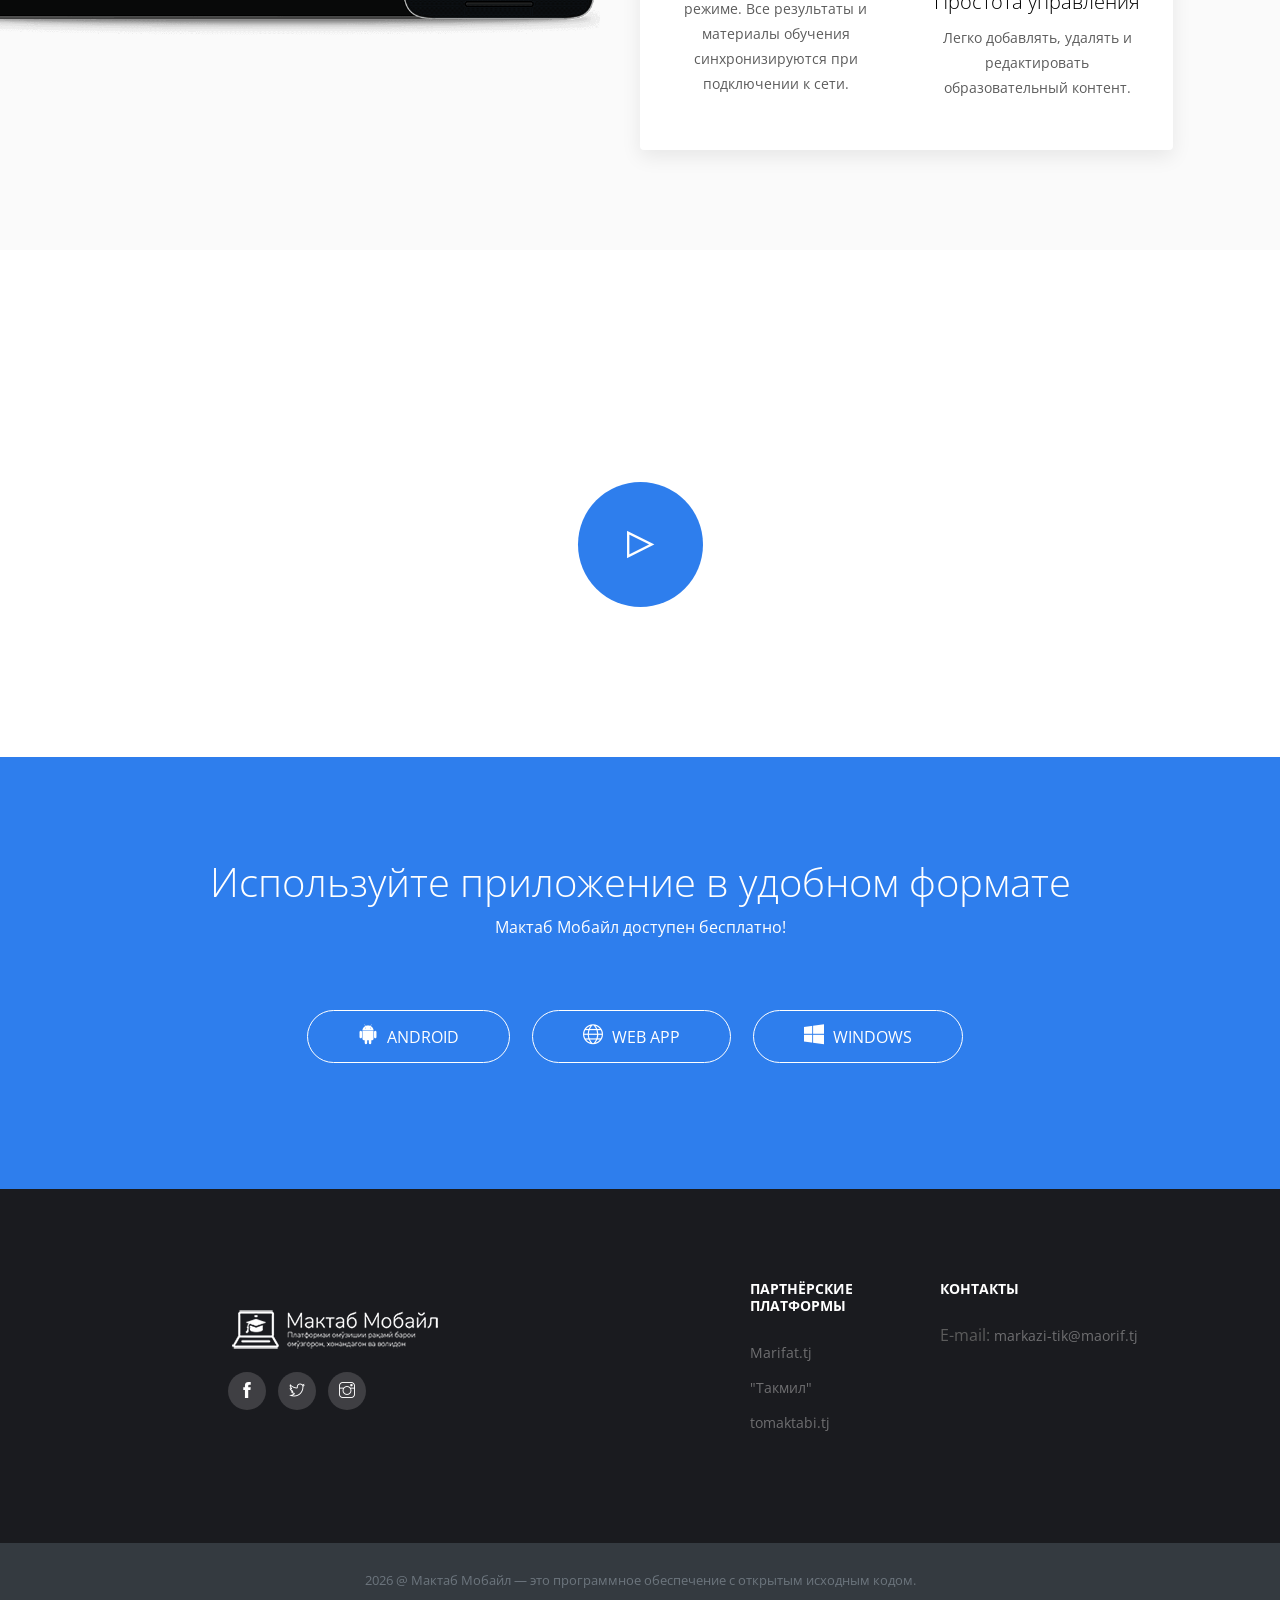
==== commit bacbee84: "Comment out logo sections in index.html Comment out EU and UNICEF logo sections in index.html" ====
--- a/index.html
+++ b/index.html
@@ -103,6 +103,7 @@
 				<div class="col-lg-4 col-md-6 mt-5 mt-md-0 text-center">
 					<img src="images/mm/logo/MoES.png">
 				</div>
+				<!--
 				<div class="col-lg-4 col-md-6 mt-5 mt-md-0 text-center">
 					<img src="images/mm/logo/EU.png">
 				</div>
@@ -110,6 +111,7 @@
 					<img src="images/mm/logo/UNICEF.png">
 					</p>
 				</div>
+				-->
 			</div>
 		</div>
 	</div>
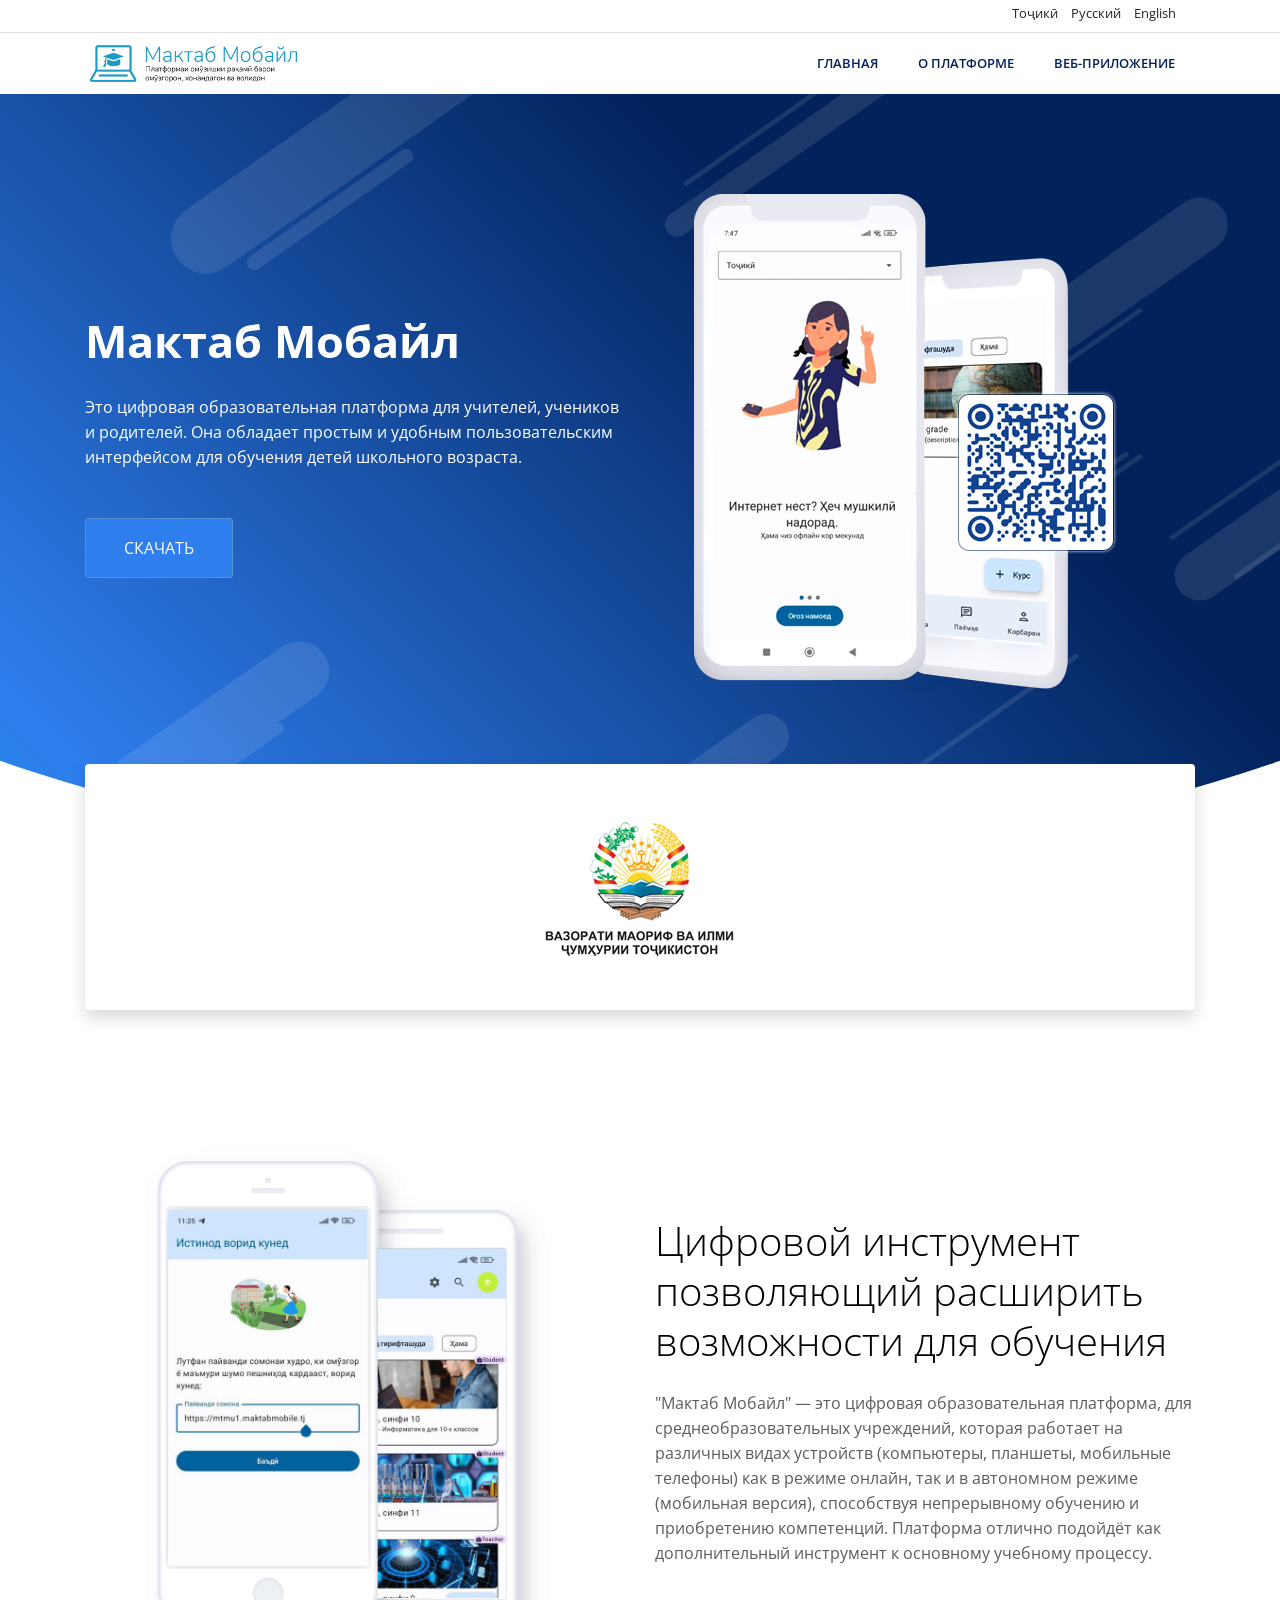
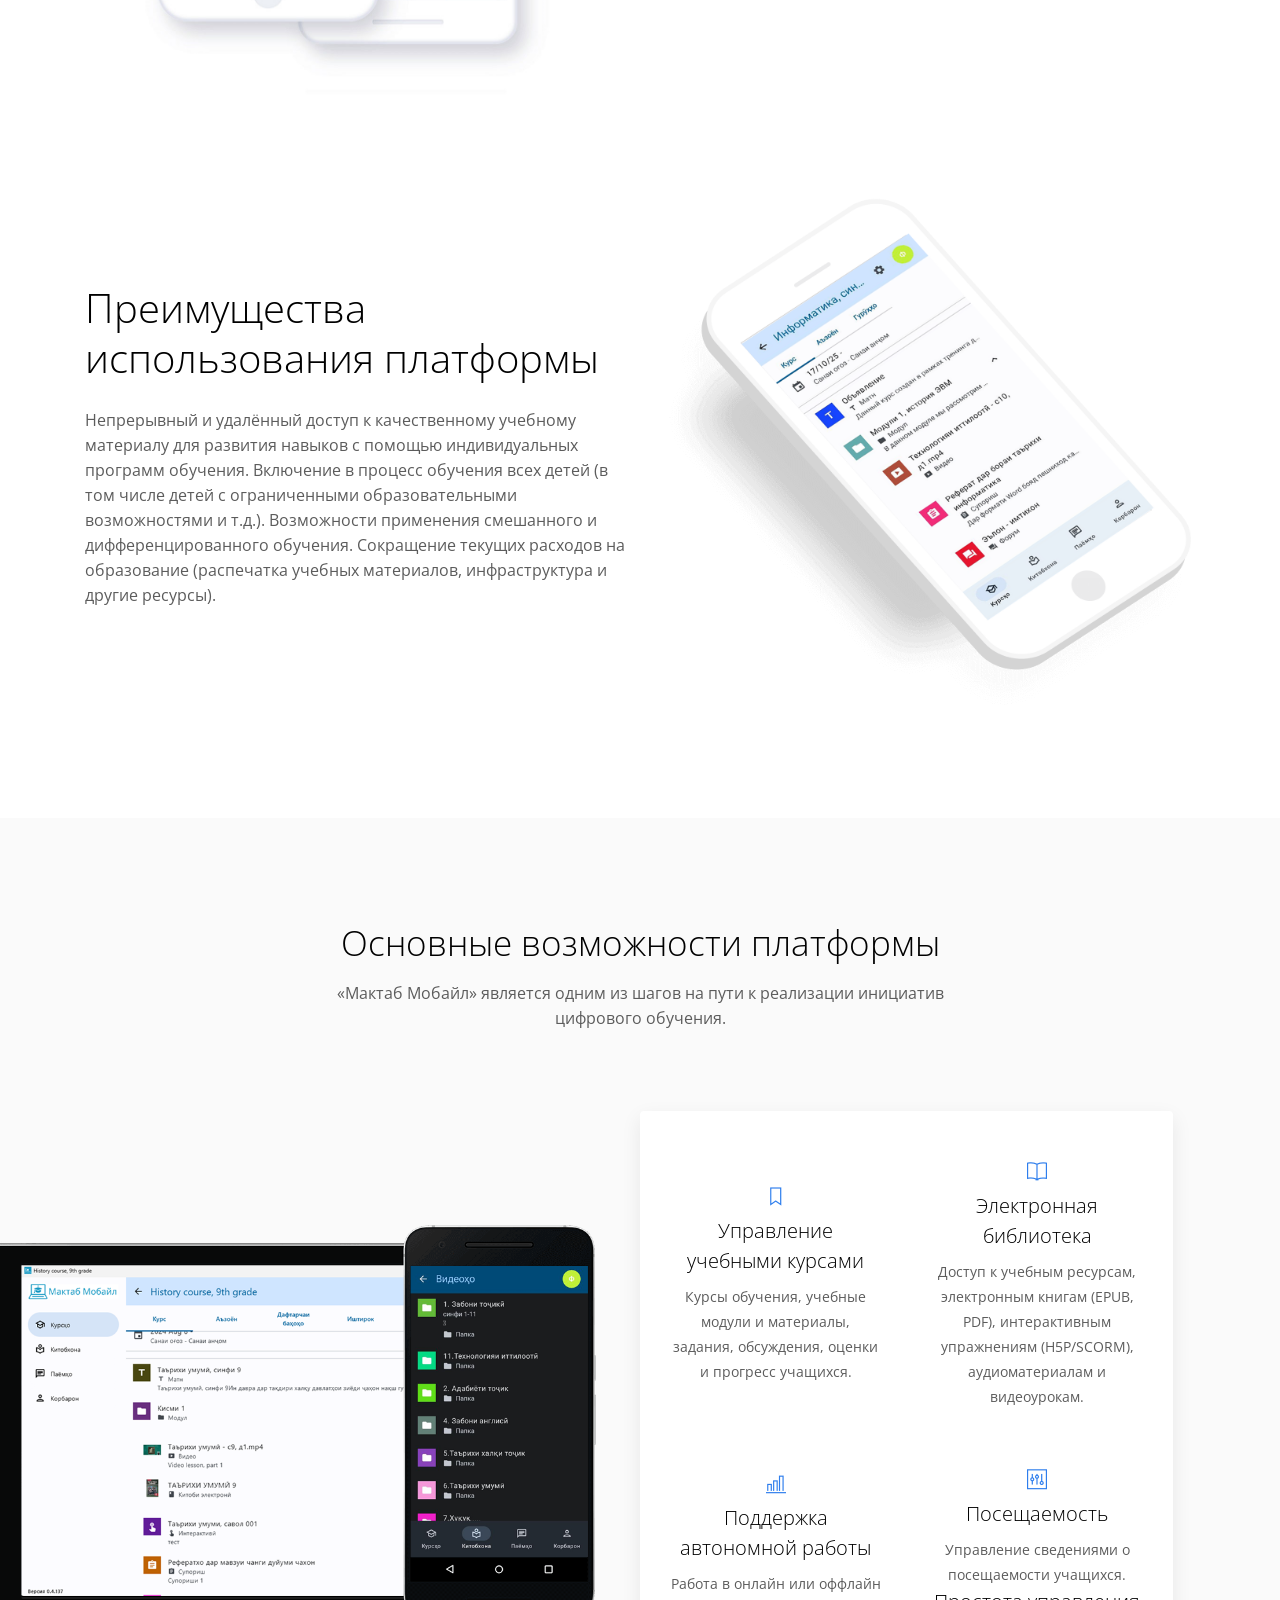
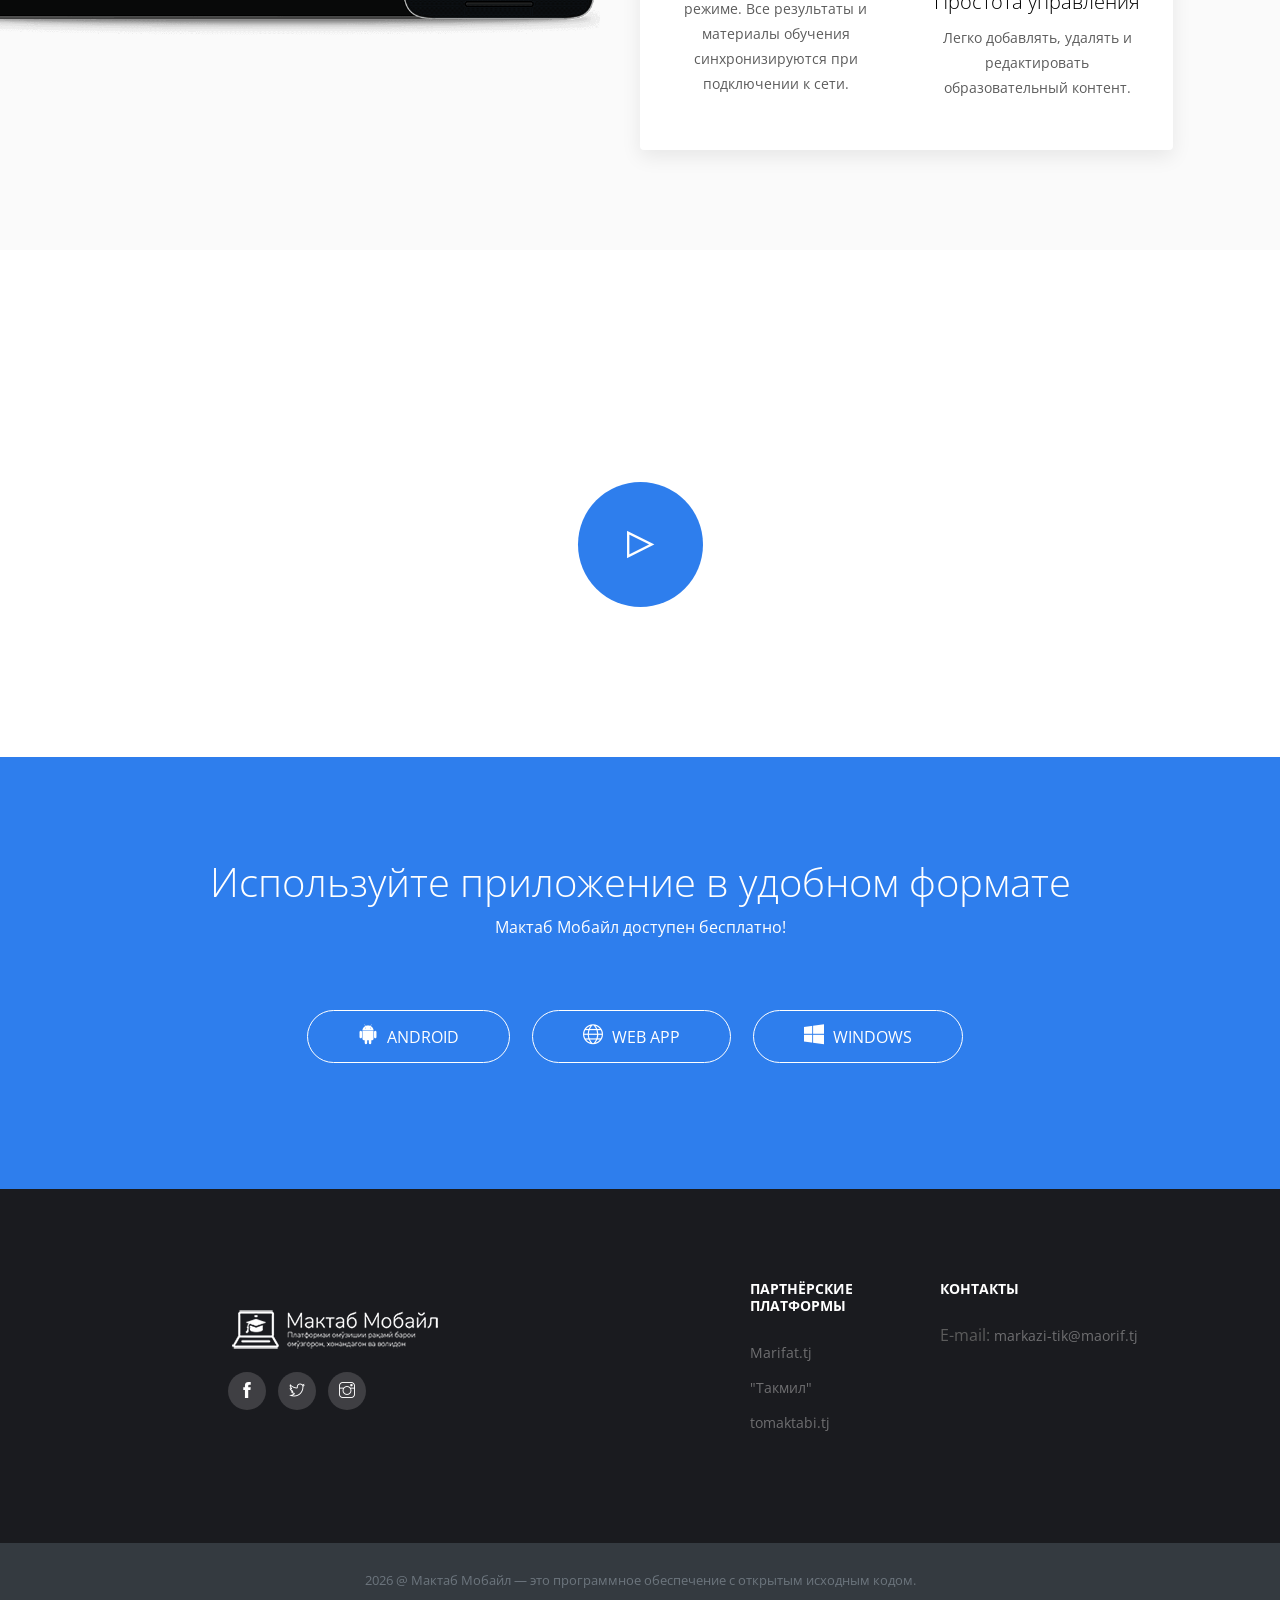
==== commit b199a5c2: "Update index.html" ====
--- a/index.html
+++ b/index.html
@@ -99,7 +99,7 @@
 <section class="section pt-0 position-relative pull-top">
 	<div class="container">
 		<div class="rounded shadow p-5 bg-white">
-			<div class="row">
+			<div class="row justify-content-center">
 				<div class="col-lg-4 col-md-6 mt-5 mt-md-0 text-center">
 					<img src="images/mm/logo/MoES.png">
 				</div>
